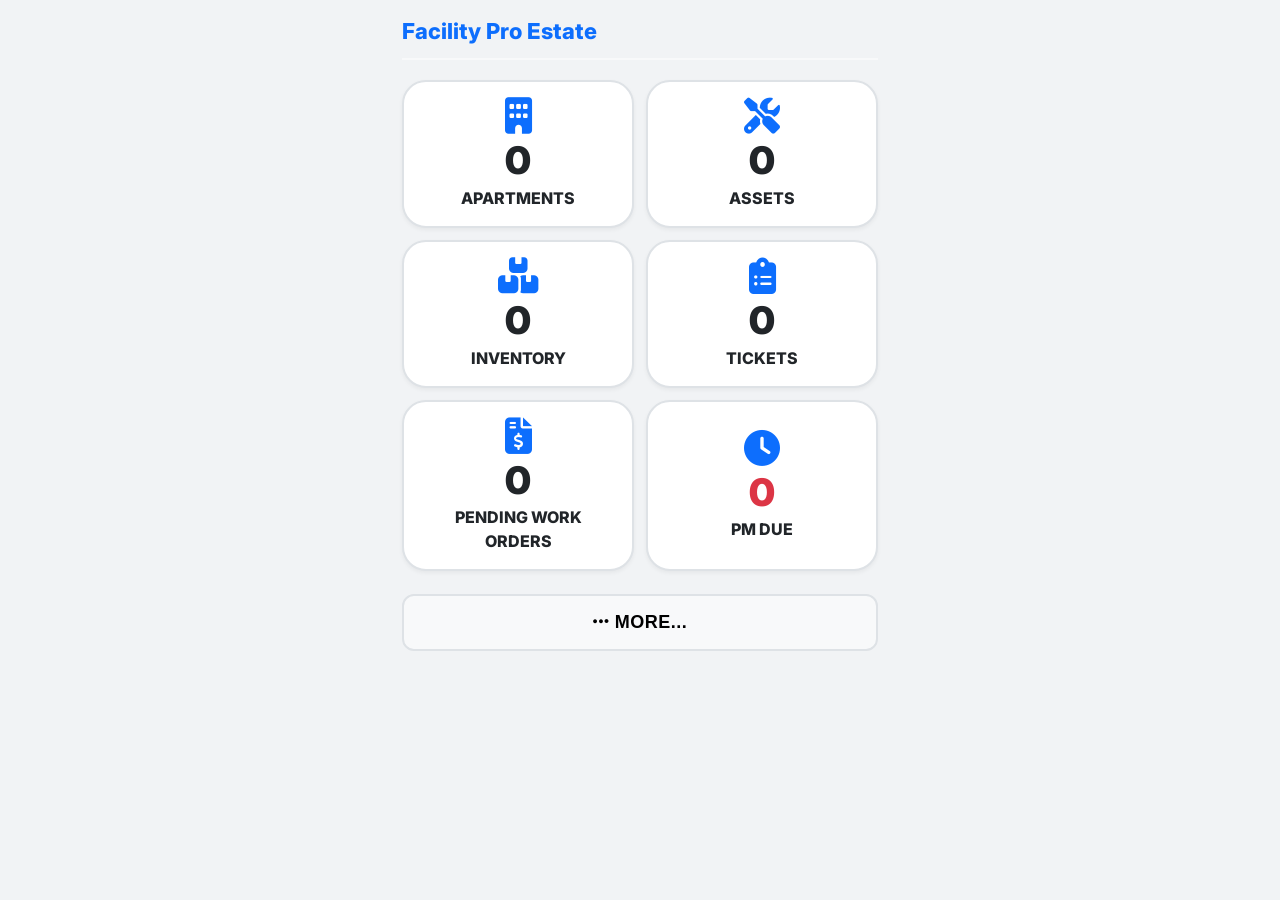
==== index.html @ bde61ac3 "Update index.html" ====
<!DOCTYPE html>
<html lang="en">
<head>
  <meta charset="UTF-8">
  <meta name="viewport" content="width=device-width, initial-scale=1.0, maximum-scale=1.0, user-scalable=no, viewport-fit=cover">
  
  <meta name="theme-color" content="#F1F3F5">

  <meta name="mobile-web-app-capable" content="yes">
  <meta name="apple-mobile-web-app-capable" content="yes">
  <meta name="apple-mobile-web-app-status-bar-style" content="default">
  <meta name="apple-mobile-web-app-title" content="Facility Pro">
  
  <link rel="apple-touch-icon" href="/facility-pro/logo.png">
  
  <link rel="icon" type="image/png" href="/facility-pro/logo.png">
  <title>Facility Pro Mobile</title>
  
  <link rel="manifest" href="/facility-pro/manifest.json">
  <link href="https://fonts.googleapis.com/css2?family=Inter:wght@400;500;600;700;800&display=swap" rel="stylesheet">
  <link rel="stylesheet" href="https://cdnjs.cloudflare.com/ajax/libs/font-awesome/6.4.0/css/all.min.css">  
  <script src="https://cdnjs.cloudflare.com/ajax/libs/html2pdf.js/0.10.1/html2pdf.bundle.min.js"></script>
  <script src="https://unpkg.com/pdf-lib@1.17.1/dist/pdf-lib.min.js"></script>

  <style>
    :root {
      --bg: #F1F3F5;           /* App background */
      --card: #FFFFFF;         /* Solid white for cards */
      --card-light: #F8F9FA;   /* Slightly off-white for hovered items */
      --border: #DEE2E6;       /* Clean gray borders */
      --text: #212529;         /* Near-black for high contrast readability */
      --muted: #6C757D;        /* Gray for secondary text */
      --primary: #0D6EFD;      /* Professional blue for main accents */
      --success: #198754;      /* Green for approvals/operational */
      --danger: #DC3545;       /* Red for declined/archived */
    }
    * { 
      margin: 0; 
      padding: 0; 
      box-sizing: border-box; 
      /* Stop blue tap highlights on mobile */
      -webkit-tap-highlight-color: transparent; 
    }

    body { 
      font-family: 'Inter', sans-serif; 
      background: var(--bg); 
      color: var(--text); 
      width: 100%; 
      overflow-x: hidden; 
      line-height: 1.5;
      /* Stop the "pull-to-refresh" browser bounce effect */
      overscroll-behavior-y: none; 
      /* Stop users from accidentally highlighting text while tapping */
      -webkit-user-select: none; 
      user-select: none; 
      /* Support for iPhone Notch Safe Areas */
      padding-top: env(safe-area-inset-top);
      padding-bottom: env(safe-area-inset-bottom);
    }

    /* Re-enable text selection ONLY for input fields so users can type and edit */
    input, textarea, select {
      -webkit-user-select: auto;
      user-select: auto;
    }
    
    .main { 
      width: 100%; 
      max-width: 500px; 
      margin: 0 auto; 
      padding: 15px 12px 100px 12px; 
      min-height: 100vh; 
    }

    .nav-grid { 
      display: grid; 
      grid-template-columns: repeat(2, 1fr); 
      gap: 12px; 
      margin-bottom: 15px; 
    }
    .nav-card {
      background: var(--card); 
      border: 2px solid var(--border); 
      border-radius: 24px; 
      padding: 16px;
      text-align: center; 
      display: flex; 
      flex-direction: column;
      justify-content: center; 
      align-items: center; 
      cursor: pointer; 
      box-shadow: 0 2px 4px rgba(0,0,0,0.05);
      min-height: 145px; 
    }
    .nav-card:active { background: var(--card-light); transform: scale(0.98); }
    .nav-card i { font-size: 36px; color: var(--primary); margin-bottom: 6px; } 
    .nav-card .count { font-size: 38px; font-weight: 900; color: var(--text); line-height: 1.1; } 
    .nav-card small { font-size: 16px; text-transform: uppercase; color: var(--text); font-weight: 800; margin-top: 4px; } 

    .nav-card-small {
      background: var(--card); border: 2px solid var(--border); border-radius: 16px; 
      padding: 12px; text-align: center; display: flex; flex-direction: column;
      justify-content: center; align-items: center; cursor: pointer; 
      box-shadow: 0 2px 4px rgba(0,0,0,0.05); min-height: 58px;
    }
    .nav-card-small:active { background: var(--card-light); transform: scale(0.98); }
    .nav-card-small i { font-size: 24px; color: var(--primary); margin-bottom: 4px; } 
    .nav-card-small small { font-size: 13px; text-transform: uppercase; color: var(--text); font-weight: 800; }

    .alert-banner {
      background: #FFF3CD; border: 2px solid #FFEBAA; color: #856404; padding: 14px;
      border-radius: 16px; margin-bottom: 15px; font-weight: 700; font-size: 15px;
      display: none; align-items: center; gap: 10px; cursor: pointer;
    }

    .page-header { 
      display: flex; align-items: center; justify-content: space-between; 
      margin-bottom: 20px; padding-bottom: 12px; border-bottom: 3px solid var(--text); 
    }
    .header-group { display: flex; align-items: center; gap: 10px; }
    .home-btn { background: var(--text); border: none; color: white; width: 44px; height: 44px; border-radius: 12px; display: flex; align-items: center; justify-content: center; cursor: pointer; }
    h2 { font-size: 22px; font-weight: 800; color: var(--text); }

    .card { 
      background: var(--bg); border-radius: 16px; padding: 16px; 
      border: 2px solid var(--border); margin-bottom: 12px; box-shadow: 0 2px 4px rgba(0,0,0,0.05);
    }
    
    label { 
      display: block; font-weight: 800; font-size: 15px; color: var(--text); 
      margin-bottom: 4px; margin-top: 10px; 
    }

    input, select, textarea { 
      width: 100%; padding: 14px; margin-bottom: 8px; border-radius: 10px; 
      border: 2px solid var(--text); background: white; color: black; 
      font-size: 18px !important; font-weight: 500;
    }
    
    input:disabled, select:disabled, textarea:disabled { background: #e9ecef; border-color: #adb5bd; color: #495057; opacity: 1; }

    .action-btn { 
      background: var(--text); color: white; border: none; padding: 16px; 
      border-radius: 12px; font-weight: 900; width: 100%; font-size: 18px; 
      text-transform: uppercase; letter-spacing: 0.5px; cursor: pointer;
    }

    .icon-upload-label {
      background: var(--card-light); border: 2px solid var(--text); width: 56px; height: 56px;
      border-radius: 50%; display: flex; align-items: center; justify-content: center;
      font-size: 22px; cursor: pointer; color: var(--text); margin: 10px auto;
      box-shadow: 0 2px 5px rgba(0,0,0,0.15);
    }
    .icon-upload-label:active { background: var(--border); }

    .modal-preview-grid {
      display: flex; flex-wrap: wrap; gap: 12px; justify-content: center;
      margin-top: 8px; background: var(--card); padding: 12px;
      border-radius: 10px; border: 1px dashed var(--border);
    }

    .passport-frame-container {
      position: relative; width: 110px; height: 110px; margin: 0 auto 12px auto; 
      border: 3px solid var(--text); border-radius: 14px; background: #ffffff; 
      overflow: hidden; display: flex; align-items: center; justify-content: center;
      box-shadow: 0 3px 6px rgba(0,0,0,0.1);
    }

    .modal-overlay { 
      position: fixed; inset: 0; background: rgba(255,255,255,0.96); 
      display: none; justify-content: center; align-items: center; 
      z-index: 5000; padding: 15px; 
    }
    .modal { 
      background: var(--bg); width: 100%; max-width: 480px; padding: 20px; 
      border-radius: 20px; border: 3px solid var(--text); 
      max-height: 90vh; overflow-y: auto; 
    }

    .page-view { display: none; }
    .active-view { display: block; }

    #report-print-container { display: none; }
    /* ========================================= */
    /* PRINT & PDF GENERATION STYLES             */
    /* ========================================= */
    @media print {
      /* 1. Completely collapse the main app so it takes ZERO space */
      .app, .modal-overlay, #sync-status, #pdf-toast { 
        display: none !important; 
      }
      
      /* 2. Strip background colors from the body */
      body {
        background: #ffffff !important;
        margin: 0;
        padding: 0;
      }

      /* 3. Let the print container flow naturally (No position: absolute!) */
      #report-print-container { 
        display: block !important; 
        position: relative !important;
        left: auto;
        top: auto;
        width: 100%; 
      }
      
      /* 4. Ensure your colored tags and headers print beautifully */
      #report-print-container * {
        visibility: visible;
        -webkit-print-color-adjust: exact !important; 
        print-color-adjust: exact !important;
      }

      @page { 
        size: A4 portrait; 
        margin: 15mm; 
      }
    }
   
  </style>
</head>
<body>

  <div id="sync-status" style="position:fixed; top:0; right:10px; z-index:9999; font-size:11px; background:rgba(0,0,0,0.7); color:#fff; padding:4px 10px; border-radius:0 0 8px 8px; font-weight:bold; display:none;">
    <i class="fas fa-sync-alt fa-spin"></i> Syncing Offline Data...
  </div>

  <div class="app">
    <main class="main">
      
      <div id="view-dashboard" class="page-view active-view">
        <div style="display: flex; align-items: center; gap: 12px; margin-bottom: 20px; padding-bottom: 10px; border-bottom: 2px solid var(--card-light);">
          <img id="app-header-logo" src="" alt="Logo" style="height: 45px; max-width: 130px; object-fit: contain;" onerror="this.style.display='none';">
          <h2 id="app-header-title" style="color:var(--primary); font-weight:800; margin: 0;">Facility Pro</h2>
        </div>

        <div id="pms-alert-banner" class="alert-banner" onclick="showPage('assets')">
          <i class="fas fa-exclamation-triangle"></i>
          <span id="pms-alert-text">0 Heavy Assets Overdue for Scheduled PM Check</span>
        </div>
        
        <div class="nav-grid">
          <div class="nav-card" onclick="showPage('apartments')">
            <i class="fas fa-building"></i>
            <div id="s-tenancy" class="count">--</div>
            <small>Apartments</small>
          </div>
          <div class="nav-card" onclick="showPage('assets')">
            <i class="fas fa-tools"></i>
            <div id="s-asset" class="count">--</div>
            <small>Assets</small>
          </div>
          <div class="nav-card" onclick="showPage('inventory')">
            <i class="fas fa-boxes"></i>
            <div id="s-inv" class="count">--</div>
            <small>Inventory</small>
          </div>
          <div class="nav-card" onclick="showPage('maint')">
            <i class="fas fa-clipboard-list"></i>
            <div id="count-maint" class="count">--</div> 
            <small>Tickets</small>
          </div>
          <div class="nav-card" onclick="showPage('workorders')">
            <i class="fas fa-file-invoice-dollar"></i>
            <div id="s-wo" class="count">--</div>
            <small>Pending Work Orders</small>
          </div>
          <div class="nav-card" onclick="showPage('assets')">
            <i class="fas fa-clock"></i>
            <div id="s-pm-due" class="count" style="color:var(--danger);">--</div>
            <small>PM Due</small>
          </div>
        </div>

        <button class="action-btn" style="background:var(--card-light); border:2px solid var(--border); color:#000; margin-top: 8px;" onclick="showPage('more')">
          <i class="fas fa-ellipsis-h"></i> More...
        </button>
      </div>

      <div id="view-more" class="page-view">
        <div class="page-header">
          <div class="header-group">
            <button class="home-btn" onclick="showPage('dashboard')"><i class="fas fa-home"></i></button>
            <h2>More Options</h2>
          </div>
        </div>
        
        <div class="nav-grid">
          <div class="nav-card-small" onclick="showPage('serviceunits')">
            <i class="fas fa-warehouse"></i>
            <small>Service Units</small>
          </div>
          <div class="nav-card-small" onclick="showPage('utilities')">
            <i class="fas fa-bolt"></i>
            <small>Utilities & Plant</small>
          </div>
          <div class="nav-card-small" onclick="showPage('expenserequests')">
            <i class="fas fa-file-signature"></i>
            <small>Expense Req</small>
          </div>
          <div class="nav-card-small" onclick="showPage('cashexpenses')">
            <i class="fas fa-money-bill-wave"></i>
            <small>Cash Expenses</small>
          </div>
          <div class="nav-card-small" onclick="showPage('payments')">
            <i class="fas fa-wallet"></i>
            <small>Ledger</small>
          </div>
          <div class="nav-card-small" onclick="showPage('staff')">
            <i class="fas fa-users"></i>
            <small>Staff</small>
          </div>
          <div class="nav-card-small" onclick="showPage('vendors')">
            <i class="fas fa-truck"></i>
            <small>Vendors</small>
          </div>
          <div class="nav-card-small" onclick="showPage('archived')">
            <i class="fas fa-archive"></i>
            <small>Archive Bin</small>
          </div>
          <div class="nav-card-small" onclick="showPage('reports')" style="grid-column: span 2;">
            <i class="fas fa-print"></i>
            <small>Reports Console</small>
          </div>
          <div class="nav-card-small" onclick="showPage('settings')" style="grid-column: span 2; background: #e9ecef;">
            <i class="fas fa-cog" style="color: #6c757d;"></i>
            <small style="color: #6c757d;">Settings</small>
          </div>
        </div>
      </div>

      <div id="view-apartments" class="page-view">
        <div class="page-header">
          <div class="header-group">
            <button class="home-btn" onclick="showPage('dashboard')"><i class="fas fa-home"></i></button>
            <h2>Apartments</h2>
          </div>
        </div>
        <div id="apt-list"></div>
      </div>

      <div id="view-serviceunits" class="page-view">
        <div class="page-header">
          <div class="header-group">
            <button class="home-btn" onclick="showPage('dashboard')"><i class="fas fa-home"></i></button>
            <h2>Service Units</h2>
          </div>
        </div>
        <div id="service-list"></div>
      </div>

      <div id="view-assets" class="page-view">
        <div class="page-header">
          <div class="header-group">
            <button class="home-btn" onclick="showPage('dashboard')"><i class="fas fa-home"></i></button>
            <h2>Assets</h2>
          </div>
          <button class="action-btn" style="width:auto; padding:10px 20px;" onclick="openModal('asset')">Add</button>
        </div>
        <div style="margin-bottom: 15px;">
          <label>VIEW BY UNIT:</label>
          <select id="asset-unit-filter" onchange="refreshData('assets')">
            <option value="ALL">-- ALL ASSETS --</option>
          </select>
        </div>
        <div id="asset-list"></div>
      </div>

      <div id="view-maint" class="page-view">
        <div class="page-header">
          <div class="header-group">
            <button class="home-btn" onclick="showPage('dashboard')"><i class="fas fa-home"></i></button>
            <h2>Maintenance</h2>
          </div>
          <button class="action-btn" style="width:auto; padding:10px 20px;" onclick="openModal('maintenance')">Add</button>
        </div>
        <div style="margin-bottom: 15px;">
          <label>FILTER BY STATUS:</label>
          <select id="maint-status-filter" onchange="refreshData('maintenance')">
            <option value="ALL">-- ALL TICKETS --</option>
            <option value="Open">Open</option>
            <option value="In Progress">In Progress</option>
            <option value="Resolved">Resolved</option>
          </select>
        </div>
        <div id="maint-list"></div>
      </div>

      <div id="view-workorders" class="page-view">
        <div class="page-header">
          <div class="header-group">
            <button class="home-btn" onclick="showPage('dashboard')"><i class="fas fa-home"></i></button>
            <h2>Work Orders</h2>
          </div>
          <button class="action-btn" style="width:auto; padding:10px 20px;" onclick="openModal('workorder')">Add</button>
        </div>
        <div style="margin-bottom: 15px;">
          <label>FILTER BY STATUS:</label>
          <select id="wo-status-filter" onchange="refreshData('workorders')">
            <option value="ALL">-- ALL RECORDS --</option>
            <option value="Pending Approval">Pending Approval</option>
            <option value="Approved">Approved</option>
            <option value="Declined">Declined</option>
          </select>
        </div>
        <div id="wo-list"></div>
      </div>

      <div id="view-expenserequests" class="page-view">
        <div class="page-header">
          <div class="header-group">
            <button class="home-btn" onclick="showPage('dashboard')"><i class="fas fa-home"></i></button>
            <h2>Expense Requests</h2>
          </div>
          <button class="action-btn" style="width:auto; padding:10px 20px;" onclick="openModal('expenserequest')">Add</button>
        </div>
        <div id="expense-req-list"></div>
      </div>

      <div id="view-cashexpenses" class="page-view">
        <div class="page-header">
          <div class="header-group">
            <button class="home-btn" onclick="showPage('dashboard')"><i class="fas fa-home"></i></button>
            <h2>Cash Expenses</h2>
          </div>
          <button class="action-btn" style="width:auto; padding:10px 20px;" onclick="openModal('cashexpense')">Add</button>
        </div>
        <div id="cash-expense-list"></div>
      </div>
      
      <div id="view-inventory" class="page-view">
        <div class="page-header">
          <div class="header-group">
            <button class="home-btn" onclick="showPage('dashboard')"><i class="fas fa-home"></i></button>
            <h2>Inventory</h2>
          </div>
          <button class="action-btn" style="width:auto; padding:10px 20px;" onclick="openModal('inventory')">Add</button>
        </div>
        <div id="inventory-list"></div>
      </div>

      <div id="view-payments" class="page-view">
        <div class="page-header" style="flex-direction: column; align-items: flex-start; gap: 10px; border-bottom: 3px solid var(--text); padding-bottom:15px;">
          <div style="display:flex; width:100%; justify-content:space-between; align-items:center;">
            <div class="header-group">
              <button class="home-btn" onclick="showPage('dashboard')"><i class="fas fa-home"></i></button>
              <h2>Ledger Transactions</h2>
            </div>
            <button class="action-btn" style="width:auto; padding:10px 20px;" onclick="openModal('payment')">Add</button>
          </div>
        </div>
        <div id="ledger-balance-card" class="card" style="background:#E8F0FE; border-color:#B3D1FF; margin-bottom:15px;">
          <h4><i class="fas fa-chart-pie"></i> Net Financial Position</h4>
          <p style="font-size:14px; font-weight:600; margin-top:4px;">Inflow (Payments) vs. Outflow (Cash Expenses)</p>
          <div id="s-ledger-balance" style="font-size:26px; font-weight:900; color:var(--text); margin-top:5px;">₦0.00</div>
        </div>
        <div id="payment-list" style="margin-top:15px;"></div>
      </div>

      <div id="view-utilities" class="page-view">
        <div class="page-header" style="flex-direction: column; align-items: flex-start; gap: 10px; border-bottom: 3px solid var(--text); padding-bottom:15px;">
          <div style="display:flex; width:100%; justify-content:space-between; align-items:center;">
            <div class="header-group">
              <button class="home-btn" onclick="showPage('dashboard')"><i class="fas fa-home"></i></button>
              <h2>Utilities & Plant</h2>
            </div>
          </div>
          <div style="display:flex; gap:10px; width:100%;">
            <button class="action-btn" style="flex:1; padding:12px; font-size:16px;" onclick="openModal('utility')"><i class="fas fa-bolt"></i> Meter Log</button>
            <button class="action-btn" style="flex:1; padding:12px; font-size:16px; background:var(--primary);" onclick="openModal('generator')"><i class="fas fa-charging-station"></i> Plant Log</button>
          </div>
        </div>
        <div id="generator-efficiency-card" class="card" style="background:#E8F0FE; border-color:#B3D1FF; display:none; margin-bottom:15px;"></div>
        <div id="util-list" style="margin-top:15px;"></div>
      </div>

      <div id="view-staff" class="page-view">
        <div class="page-header">
          <div class="header-group">
            <button class="home-btn" onclick="showPage('dashboard')"><i class="fas fa-home"></i></button>
            <h2>Staff Directory</h2>
          </div>
          <button class="action-btn" style="width:auto; padding:10px 20px;" onclick="openModal('staff')">Add</button>
        </div>
        <div id="staff-list"></div>
      </div>

      <div id="view-vendors" class="page-view">
        <div class="page-header">
          <div class="header-group">
            <button class="home-btn" onclick="showPage('dashboard')"><i class="fas fa-home"></i></button>
            <h2>Vendors</h2>
          </div>
          <button class="action-btn" style="width:auto; padding:10px 20px;" onclick="openModal('vendor')">Add</button>
        </div>
        <div id="vendor-list"></div>
      </div>

      <div id="view-archived" class="page-view">
        <div class="page-header">
          <div class="header-group">
            <button class="home-btn" onclick="showPage('dashboard')"><i class="fas fa-home"></i></button>
            <h2>Archive Bin</h2>
          </div>
        </div>
        <div style="margin-bottom: 15px;">
          <label>FILTER BY SYSTEM SEGMENT:</label>
          <select id="archive-segment-filter" onchange="refreshData('archived')">
            <option value="ALL">-- ALL ARCHIVED RECORDS --</option>
            <option value="assets">Assets</option>
            <option value="inventory">Inventory</option>
            <option value="staff">Staff</option>
            <option value="vendors">Vendors</option>
          </select>
        </div>
        <div id="archived-list"></div>
      </div>

      <div id="view-reports" class="page-view">
        <div class="page-header">
          <div class="header-group">
            <button class="home-btn" onclick="showPage('dashboard')"><i class="fas fa-home"></i></button>
            <h2>Reports Console</h2>
          </div>
        </div>
        <div class="card">
          <label>SELECT CATEGORY PROFILE</label>
          <select id="rep-profile-selector" onchange="handleReportProfileSwitch()">
            <option value="">-- Choose Profile Group --</option>
            <option value="apartments">Apartments / Tenancy</option>
            <option value="financials">Financials & Accounts</option>
          </select>

          <label>SELECT PRINT TYPE CONFIGURATION</label>
          <select id="rep-layout-selector" onchange="handleReportLayoutSwitch()"></select>
          <div id="rep-dynamic-parameters-frame"></div>
          <button class="action-btn" style="background:var(--primary); margin-top:15px;" onclick="compileReportPreview()">Generate Data Preview</button>
        </div>

        <div id="report-onscreen-preview-card" class="card" style="display:none; border:3px dashed var(--text);">
          <h4 style="text-transform:uppercase; font-weight:800; margin-bottom:10px;"><i class="fas fa-eye"></i> Layout Print Preview</h4>
          <div id="report-preview-viewport" style="max-height:320px; overflow-y:auto; font-size:12px; background:#ffffff; border:1px solid var(--border); padding:10px;"></div>
          <button class="action-btn" style="margin-top:15px; background:var(--success);" onclick="downloadCurrentReportPDF()"><i class="fas fa-file-pdf"></i> Download Master PDF</button>
        </div>
      </div>

      <div id="view-settings" class="page-view">
        <div class="page-header">
          <div class="header-group">
            <button class="home-btn" onclick="showPage('dashboard')"><i class="fas fa-home"></i></button>
            <h2>Settings Console</h2>
          </div>
        </div>
        <div class="card">
          <h4 style="font-weight: 800; text-transform: uppercase; margin-bottom: 10px; color: var(--primary);">Printout & Header Meta Configurations</h4>
          
          <label>ESTATE NAME</label>
          <input type="text" id="cfg-estate-name" placeholder="Loading...">
          
          <label>ESTATE ADDRESS</label>
          <input type="text" id="cfg-estate-address" placeholder="Loading...">
          
          <label>FM COMPANY NAME</label>
          <input type="text" id="cfg-fm-name" placeholder="Loading...">
          
          <label>FM COMPANY ADDRESS</label>
          <input type="text" id="cfg-fm-address" placeholder="Loading...">
          
          <label>COMPANY LOGO URL</label>
          <input type="text" id="cfg-logo-url" placeholder="Loading...">
          
          <button class="action-btn" style="background: var(--success); margin-top: 15px;" onclick="commitApplicationSettingsData()">Save Settings</button>
        </div>
      </div>

    </main>
  </div>

  <div id="report-print-container"></div>

  <div class="modal-overlay" id="modalOverlay">
    <div class="modal">
      <h3 id="modalTitle">Form</h3>
      <div id="modalBody" style="margin-top:15px;"></div>
      <div style="display:flex; gap:10px; margin-top:20px;">
        <button class="action-btn" style="background:#444" onclick="closeModal()">Cancel</button>
        <button class="action-btn" id="modalSubmit">Save</button>
      </div>
    </div>
  </div>

  <script>
    // REPLACE THIS URL WITH YOUR ACTUAL APP SCRIPT URL
    const GAS_URL = "https://script.google.com/macros/s/AKfycbywuJnim2WBgSIrM-uFvLxKyBtKvMevnbbs0QOHQBShlsHHtAHbUdJAxeaP524v_Boj/exec"; 
                       
    // --- FORMATTING HELPERS ---
    function formatMoney(amount) {
      return Number(amount || 0).toLocaleString('en-US', { 
        minimumFractionDigits: 2, 
        maximumFractionDigits: 2 
      });
    }

    function convertAmountToWords(amount) {
      const val = parseFloat(amount);
      if (isNaN(val) || val === 0) return "Zero Naira Only";

      const a = ['','One ','Two ','Three ','Four ','Five ','Six ','Seven ','Eight ','Nine ','Ten ','Eleven ','Twelve ','Thirteen ','Fourteen ','Fifteen ','Sixteen ','Seventeen ','Eighteen ','Nineteen '];
      const b = ['', '', 'Twenty ','Thirty ','Forty ','Fifty ','Sixty ','Seventy ','Eighty ','Ninety '];

      const toWords = (num) => {
        if (num === 0) return '';
        if (num < 20) return a[num];
        if (num < 100) return b[Math.floor(num / 10)] + a[num % 10];
        if (num < 1000) return a[Math.floor(num / 100)] + "Hundred " + (num % 100 > 0 ? "and " + toWords(num % 100) : "");
        if (num < 1000000) return toWords(Math.floor(num / 1000)) + "Thousand " + toWords(num % 1000);
        if (num < 1000000000) return toWords(Math.floor(num / 1000000)) + "Million " + toWords(num % 1000000);
        return toWords(Math.floor(num / 1000000000)) + "Billion " + toWords(num % 1000000000);
      };

      const naira = Math.floor(val);
      const kobo = Math.round((val - naira) * 100);

      let result = toWords(naira).trim() + " Naira";
      if (kobo > 0) result += " and " + toWords(kobo).trim() + " Kobo";
      
      return result + " Only";
    }

    // --- UNIFIED PDF COMPILER ENGINE (UPGRADED WITH SHARE API) ---
    function extractDriveFileId(url) {
      if (!url) return null;
      let match = url.match(/\/d\/(.+?)(\/|$)/);
      if (match) return match[1];
      match = url.match(/id=(.+?)(&|$)/);
      if (match) return match[1];
      return null;
    }

    async function compileAndDownloadUnifiedPDF(htmlContent, attachmentUrls, filename) {
  // 1. Bulletproof Cleanup: Remove ALL stuck layers from previous runs
  document.querySelectorAll('#pdf-render-box, #pdf-toast').forEach(el => el.remove());

  // 2. THE "PRINT PREVIEW" FIX: Show it actively on screen!
  const renderBox = document.createElement('div');
  renderBox.id = 'pdf-render-box';
  renderBox.style.cssText = 'position:fixed; top:0; left:0; width:100vw; height:100vh; background:#e9ecef; z-index:99998; overflow:auto; display:block; text-align:center; padding-top:20px;';
  
  // Wrap the HTML in an 800px card so html2canvas captures a perfect rectangle
  renderBox.innerHTML = `
    <div id="pdf-capture-target" style="width:800px; background:#ffffff; margin:0 auto 40px auto; text-align:left; box-shadow:0 5px 15px rgba(0,0,0,0.1);">
       ${htmlContent}
    </div>
  `;
  document.body.appendChild(renderBox);

  // 3. UI Toast for feedback
  const toast = document.createElement('div');
  toast.id = 'pdf-toast';
  toast.style.cssText = 'position:fixed; bottom:30px; left:50%; transform:translateX(-50%); background:#212529; color:#ffffff; padding:16px 32px; border-radius:50px; font-weight:800; font-size:16px; z-index:99999; box-shadow:0 10px 20px rgba(0,0,0,0.3); display:flex; align-items:center; gap:12px; white-space:nowrap;';
  toast.innerHTML = '<i class="fas fa-spinner fa-spin"></i> Generating Document...';
  document.body.appendChild(toast);

  // 4. Force browser GPU to paint the document
  await new Promise(resolve => setTimeout(resolve, 800));

  try {
    const target = document.getElementById('pdf-capture-target');
    
    const opt = {
      margin: [15, 0, 15, 0],
      filename: filename,
      image: { type: 'jpeg', quality: 0.98 },
      html2canvas: { 
        scale: 2, 
        useCORS: true, 
        logging: false,
        scrollY: 0, // Anchors capture to the top
        scrollX: 0, 
        windowY: 0  
      },
      jsPDF: { unit: 'mm', format: 'a4', orientation: 'portrait' }
    };

    // 5. Native Promise resolution for the ArrayBuffer
    const htmlPdfBuffer = await html2pdf().set(opt).from(target).output('arraybuffer');
    
    // 6. Merge Attachments
    const { PDFDocument } = PDFLib;
    const masterPdf = await PDFDocument.load(htmlPdfBuffer);

    if (attachmentUrls && attachmentUrls.length > 0) {
      toast.innerHTML = '<i class="fas fa-cog fa-spin"></i> Stitching Attachments...';
      for (let url of attachmentUrls) {
        const fileId = extractDriveFileId(url);
        if (!fileId) continue;
        try {
          const fileData = await callApi('getFileBase64', { id: fileId });
          if (fileData?.status === 'success') {
            const bytes = Uint8Array.from(atob(fileData.base64.replace(/\s/g, '')), c => c.charCodeAt(0));
            if (fileData.mimeType === 'application/pdf') {
              const extPdf = await PDFDocument.load(bytes);
              const pages = await masterPdf.copyPages(extPdf, extPdf.getPageIndices());
              pages.forEach(p => masterPdf.addPage(p));
            } else if (fileData.mimeType.startsWith('image/')) {
              const img = fileData.mimeType === 'image/png' ? await masterPdf.embedPng(bytes) : await masterPdf.embedJpg(bytes);
              const p = masterPdf.addPage();
              const dims = img.scale(0.5);
              p.drawImage(img, { x: 50, y: 50, width: dims.width, height: dims.height });
            }
          }
        } catch (e) { console.error("Attachment error", e); }
      }
    }

    // 7. Finalize & Direct Download
    toast.innerHTML = '<i class="fas fa-download"></i> Saving to device...';
    const finalPdfBytes = await masterPdf.save();
    const blob = new Blob([finalPdfBytes], { type: 'application/pdf' });

    const link = document.createElement('a');
    link.href = URL.createObjectURL(blob);
    link.download = filename + '.pdf';
    
    // Append, click, and remove for maximum browser compatibility
    document.body.appendChild(link);
    link.click();
    document.body.removeChild(link);

  } catch (err) {
    console.error("PDF Fail:", err);
    alert("PDF Generation Failed. Check console.");
  } finally {
    // 8. Bulletproof Cleanup: Ensure all layers are destroyed on exit
    document.querySelectorAll('#pdf-render-box, #pdf-toast').forEach(el => el.remove());
  }
}
    
    async function callApi(action, data = {}) {
      try {
        const response = await fetch(GAS_URL, { method: "POST", body: JSON.stringify({ action: action, data: data }) });
        const result = await response.json();
        
        if (action.startsWith('get')) {
          localStorage.setItem('facility_pro_backup_' + action, JSON.stringify(result));
        }
        
        return result;
      } catch (err) { 
        console.warn("Network Error / Offline:", err);
        
        if (action.startsWith('get')) {
          const backup = localStorage.getItem('facility_pro_backup_' + action);
          return backup ? JSON.parse(backup) : []; 
        }

        if (action === 'uploadImage') {
          alert("Cannot upload photos while offline. Please try again when connected.");
          return null; 
        }

        const queue = JSON.parse(localStorage.getItem('facility_pro_sync_queue') || '[]');
        queue.push({ action, data, timestamp: Date.now() });
        localStorage.setItem('facility_pro_sync_queue', JSON.stringify(queue));
        
        // Show sync status indicator globally
        document.getElementById('sync-status').style.display = 'block';
        alert("Connection lost. Your data was saved locally and will sync automatically when you regain signal.");
        return { status: "queued" };
      }
    }
    
    let cache = { apts: [], assets: [], tickets: [], staff: [], vendors: [], utilities: [], workorders: [], inventory: [], payments: [], expenseRequests: [], cashExpenses: [] };
    
    let currentModalFiles = [];
    let currentAvatarPhoto = "";
    let currentSelectedRecord = null;
    
    let appSettings = {
      estateName: "Facility Pro Estate",
      estateAddress: "123 Infrastructure Way, Lagos, Nigeria",
      fmName: "Facility Operations Management",
      fmAddress: "Primary Support Office Center",
      logoUrl: ""
    };

    window.onload = async () => { 
      await loadApplicationSettingsData();
      bootstrapDataRegistriesPipeline(); 
    };

    function generateNextId(prefix, list, idKey) {
      let maxId = 0;
      const safeList = Array.isArray(list) ? list : [];
      
      safeList.forEach(item => {
        const idVal = item[idKey] || item[idKey.charAt(0).toUpperCase() + idKey.slice(1)] || item[idKey.toUpperCase()];
        if (idVal && typeof idVal === 'string' && idVal.startsWith(prefix)) {
          const parts = idVal.split('-');
          if (parts.length > 1) {
            const numPart = parseInt(parts[1], 10);
            if (!isNaN(numPart) && numPart > maxId) maxId = numPart;
          }
        }
      });
      return `${prefix}-${String(maxId + 1).padStart(4, '0')}`;
    }


    async function loadApplicationSettingsData() {
      const stored = localStorage.getItem("facility_pro_config_meta");
      if (stored) {
        try {
          const parsed = JSON.parse(stored);
          if (parsed) appSettings = { ...appSettings, ...parsed };
        } catch(e) {}
      }
      applySettingsToUIHeaders();

      try {
        const cloudSettings = await callApi('getSettings', {});
        if (cloudSettings && (cloudSettings.estateName || cloudSettings.fmName)) {
          appSettings = { ...appSettings, ...cloudSettings };
          localStorage.setItem("facility_pro_config_meta", JSON.stringify(appSettings));
          applySettingsToUIHeaders();
          syncSettingsInputsToUIFields();
        }
      } catch(e) { console.error("Cloud configuration load failed:", e); }
    }

    function applySettingsToUIHeaders() {
      const logoEl = document.getElementById("app-header-logo");
      if (logoEl) {
        if (appSettings.logoUrl) {
          logoEl.src = appSettings.logoUrl;
          logoEl.style.display = "block";
        } else {
          logoEl.style.display = "none";
        }
      }
      const titleEl = document.getElementById("app-header-title");
      if (titleEl) {
        titleEl.innerText = appSettings.estateName || "Facility Pro";
      }
    }

    async function commitApplicationSettingsData() {
      appSettings.estateName = document.getElementById("cfg-estate-name").value.trim();
      appSettings.estateAddress = document.getElementById("cfg-estate-address").value.trim();
      appSettings.fmName = document.getElementById("cfg-fm-name").value.trim();
      appSettings.fmAddress = document.getElementById("cfg-fm-address").value.trim();
      appSettings.logoUrl = document.getElementById("cfg-logo-url").value.trim();
      
      localStorage.setItem("facility_pro_config_meta", JSON.stringify(appSettings));
      applySettingsToUIHeaders();
      
      try {
        await callApi('saveSettings', appSettings);
        alert("Settings successfully synchronized globally to Google Sheet across all devices!");
      } catch (err) {
        console.error("Cloud synchronization failing, saved locally:", err);
        alert("Saved locally! Cloud syncing is currently offline.");
      }
      showPage("dashboard");
    }

    function syncSettingsInputsToUIFields() {
      if (document.getElementById("cfg-estate-name")) {
        document.getElementById("cfg-estate-name").value = appSettings.estateName || "";
        document.getElementById("cfg-estate-address").value = appSettings.estateAddress || "";
        document.getElementById("cfg-fm-name").value = appSettings.fmName || "";
        document.getElementById("cfg-fm-address").value = appSettings.fmAddress || "";
        document.getElementById("cfg-logo-url").value = appSettings.logoUrl || "";
      }
    }

    async function bootstrapDataRegistriesPipeline() {
      const actions = [
        'getApartments', 'getAssets', 'getMaintenance', 'getStaff', 'getVendors', 
        'getUtilities', 'getWorkOrders', 'getInventory', 'getPayments', 
        'getExpenseRequests', 'getCashExpenses'
      ];
      const map = [
        'apts', 'assets', 'tickets', 'staff', 'vendors', 
        'utilities', 'workorders', 'inventory', 'payments', 
        'expenseRequests', 'cashExpenses'
      ];
      
      console.log("Starting Data Pipeline...");

      const results = await Promise.all(actions.map(async (act) => {
        try { return await callApi(act, {}); } 
        catch (e) { return []; }
      }));

      results.forEach((res, i) => { 
        if(res && res.status !== "queued") { cache[map[i]] = res; }
      });

      if (cache.apts) sortApartmentsCacheList();
      
      updateDashboardCounters();
      evalPreventiveMaintenanceAlerts();
      prepopulateStaticFilterSelectors();
      
      console.log("Registry Pipeline Finished.");
    }
    
    function getUnitNumber(u) {
      if (!u) return '';
      if (u.apt !== undefined) return u.apt;
      if (u.Apt !== undefined) return u.Apt;
      if (u.APT !== undefined) return u.APT;
      for (var key in u) {
        if (key.toLowerCase().trim() === 'apt') return u[key];
      }
      return '';
    }

    function fromSheetDate(dStr) {
      if (!dStr) return "";
      dStr = String(dStr).trim();
      if (dStr.match(/^\d{4}-\d{2}-\d{2}/)) return dStr.substring(0, 10);
      if (dStr.includes('/')) {
        const clean = dStr.split(' ')[0];
        const parts = clean.split('/');
        if (parts.length === 3) return `${parts[2]}-${parts[1].padStart(2, '0')}-${parts[0].padStart(2, '0')}`;
      }
      const parsed = Date.parse(dStr);
      if (!isNaN(parsed)) {
        const dt = new Date(parsed);
        const pad = (num) => String(num).padStart(2, '0');
        return `${dt.getFullYear()}-${pad(dt.getMonth() + 1)}-${pad(dt.getDate())}`;
      }
      return "";
    }

    function formatDateForDisplay(dStr) {
      if (!dStr) return "Not Tracked";
      dStr = String(dStr).trim();
      if (dStr.match(/^\d{2}\/\d{2}\/\d{4}$/)) return dStr;
      if (dStr.match(/^\d{4}-\d{2}-\d{2}/)) {
        const parts = dStr.substring(0, 10).split('-');
        return `${parts[2]}/${parts[1]}/${parts[0]}`;
      }
      if (dStr.includes('/')) {
        const clean = dStr.split(' ')[0];
        const parts = clean.split('/');
        if (parts.length === 3) return `${parts[0].padStart(2, '0')}/${parts[1].padStart(2, '0')}/${parts[2]}`;
      }
      const parsed = Date.parse(dStr);
      if (!isNaN(parsed)) {
        const dt = new Date(parsed);
        const pad = (num) => String(num).padStart(2, '0');
        return `${pad(dt.getDate())}/${pad(dt.getMonth() + 1)}/${dt.getFullYear()}`;
      }
      return dStr;
    }

    function parseToLocalDateObject(dateStr) {
      if (!dateStr) return null;
      const normalized = fromSheetDate(dateStr);
      if (!normalized) return null;
      const [y, m, d] = normalized.split('-');
      return new Date(parseInt(y, 10), parseInt(m, 10) - 1, parseInt(d, 10));
    }

    function sortApartmentsCacheList() {
      if (!cache.apts || !Array.isArray(cache.apts)) return;
      cache.apts.sort((a, b) => {
        const aNum = String(getUnitNumber(a)).replace(/[^0-9]/g, '');
        const bNum = String(getUnitNumber(b)).replace(/[^0-9]/g, '');
        const aVal = parseInt(aNum, 10) || 0;
        const bVal = parseInt(bNum, 10) || 0;
        return aVal - bVal;
      });
    }

    function prepopulateStaticFilterSelectors() {
      const uFilter = document.getElementById('asset-unit-filter');
      if (uFilter && cache.apts.length > 0) {
        uFilter.innerHTML = '<option value="ALL">-- ALL ASSETS --</option>';
        cache.apts.forEach(a => {
          const uNum = getUnitNumber(a);
          if (uNum !== undefined && uNum !== '') {
            const o = document.createElement('option'); o.value = uNum; o.innerText = `Unit ${uNum}`; uFilter.appendChild(o);
          }
        });
      }
    }

    function populateUnitDropdown(selectElementId, currentlySelectedValue) {
      const selectElement = document.getElementById(selectElementId);
      if (!selectElement) return;
      selectElement.innerHTML = '<option value="">-- Choose Unit Reference --</option>';
      
      function renderPickerOptions() {
        (cache.apts || []).forEach(u => {
          const uNum = getUnitNumber(u);
          if (uNum !== undefined && uNum !== '') {
            const statusLabel = String(u.status || u.Status || '').toLowerCase();
            if (statusLabel === 'services') return;
            const opt = document.createElement('option');
            opt.value = uNum;
            opt.innerText = 'Unit ' + uNum;
            if (currentlySelectedValue && String(uNum) === String(currentlySelectedValue)) opt.selected = true;
            selectElement.appendChild(opt);
          }
        });
      }

      if (!cache.apts || cache.apts.length === 0) {
        callApi('getApartments', {}).then(res => {
          if (res) {
            cache.apts = res;
            sortApartmentsCacheList();
            renderPickerOptions();
          }
        });
      } else {
        renderPickerOptions();
      }
    }

    function evalPreventiveMaintenanceAlerts() {
      if (!cache.assets) return;
      const today = new Date(); today.setHours(0,0,0,0);
      let overdueCount = 0;
      cache.assets.forEach(a => {
        if (String(a.status || a.Status || '') !== 'Archived' && String(a.archived || a.Archived || '') !== 'Yes') {
          const nextServiceDate = parseToLocalDateObject(a.nextService || a.NextService || '');
          if (nextServiceDate && nextServiceDate <= today) overdueCount++;
        }
      });
      const banner = document.getElementById('pms-alert-banner');
      const text = document.getElementById('pms-alert-text');
      if (overdueCount > 0 && banner && text) {
        text.innerText = `${overdueCount} Heavy Asset${overdueCount > 1 ? 's Are' : ' Is'} Overdue for Scheduled PM Check`;
        banner.style.display = 'flex';
      } else if (banner) {
        banner.style.display = 'none';
      }
    }

    function renderGeneratorEfficiencyLogs() {
      const card = document.getElementById('generator-efficiency-card'); if (!card) return;
      const plantLogs = (cache.utilities || []).filter(u => u.type === 'Plant Check' && String(getUnitNumber(u)).includes('GENERATOR')).sort((a,b) => parseFloat(b.reading || 0) - parseFloat(a.reading || 0));
      if (plantLogs.length < 2) { card.style.display = 'none'; return; }
      
      const current = plantLogs[0];
      const previous = plantLogs[1];
      const deltaHours = parseFloat(current.reading || 0) - parseFloat(previous.reading || 0);
      const litersAdded = parseFloat(current.amount || current.Amount || 0);
      if (deltaHours > 0 && litersAdded > 0) {
        const rate = (litersAdded / deltaHours).toFixed(2);
        card.innerHTML = `<h4><i class="fas fa-chart-line"></i> Generator Burn Analytics</h4>
                          <p style="font-size:14px; font-weight:600; margin-top:4px;">Last run logged <strong>${deltaHours} Hours</strong> with <strong>${litersAdded}L</strong> addition.</p>
                          <div style="font-size:22px; font-weight:900; color:var(--primary); margin-top:5px;">${rate} L / Hr <span style="font-size:12px; color:var(--muted);">Consumption Rate</span></div>`;
        card.style.display = 'block';
      } else {
        card.style.display = 'none';
      }
    }

    function renderTotalBalance() {
      const balEl = document.getElementById('s-ledger-balance');
      if (!balEl) return;
      
      let totalInflow = 0;
      let totalOutflow = 0;
      
      if (cache.payments) {
        cache.payments.forEach(p => {
          if (p.direction === 'OUTFLOW') totalOutflow += parseFloat(p.amount || p.Amount || 0);
          else totalInflow += parseFloat(p.amount || p.Amount || 0);
        });
      }
      
      if (cache.cashExpenses) {
        cache.cashExpenses.forEach(c => {
          totalOutflow += parseFloat(c.amount || c.Amount || 0);
        });
      }
      
      const netBalance = totalInflow - totalOutflow;
      
      balEl.innerText = `${netBalance >= 0 ? '+' : '-'}₦${formatMoney(Math.abs(netBalance))}`;
      balEl.style.color = netBalance >= 0 ? 'var(--success)' : 'var(--danger)';
    }
    
    function updateDashboardCounters() {
      const tenancyCount = cache.apts ? cache.apts.filter(a => {
        var status = String(a.status || a.Status || '').toLowerCase();
        var tenant = String(a.tenant || a.Tenant || '').toLowerCase();
        var type = String(a.type || a.Type || '').toLowerCase();
        return status !== 'services' && tenant !== 'services' && type !== 'services';
      }).length : 0;
      
      const assetCount = cache.assets ? cache.assets.filter(a => String(a.status || a.Status || '') !== 'Archived' && String(a.archived || a.Archived || '') !== 'Yes').length : 0;
      const invCount = cache.inventory ? cache.inventory.filter(i => String(i.archived || i.Archived || '') !== 'Yes').length : 0;
      const maintCount = cache.tickets ? cache.tickets.filter(t => String(t.status || t.Status || '') !== 'Resolved').length : 0;
      const woCount = cache.workorders ? cache.workorders.filter(w => String(w.status || w.Status || '') === 'Pending Approval').length : 0;

      const today = new Date(); today.setHours(0,0,0,0);
      const fourteenDaysLimit = new Date(); fourteenDaysLimit.setDate(today.getDate() + 14); fourteenDaysLimit.setHours(23,59,59,999);
      let pmCombinedSum = 0;
      
      if (cache.assets) {
        cache.assets.forEach(a => {
          if (String(a.status || a.Status || '') !== 'Archived' && String(a.archived || a.Archived || '') !== 'Yes') {
            const nextServiceDate = parseToLocalDateObject(a.nextService || a.NextService || '');
            if (nextServiceDate && nextServiceDate <= fourteenDaysLimit) pmCombinedSum++;
          }
        });
      }

      if (document.getElementById('s-tenancy')) document.getElementById('s-tenancy').innerText = tenancyCount || '0';
      if (document.getElementById('s-asset')) document.getElementById('s-asset').innerText = assetCount || '0';
      if (document.getElementById('s-inv')) document.getElementById('s-inv').innerText = invCount || '0';
      if (document.getElementById('count-maint')) document.getElementById('count-maint').innerText = maintCount || '0';
      if (document.getElementById('s-wo')) document.getElementById('s-wo').innerText = woCount || '0';
      if (document.getElementById('s-pm-due')) document.getElementById('s-pm-due').innerText = pmCombinedSum || '0';
    }

    function showPage(p) {
      document.querySelectorAll('.page-view').forEach(v => v.classList.remove('active-view'));
      document.getElementById('report-print-container').innerHTML = '';
      
      const target = document.getElementById('view-' + p);
      if (target) { target.classList.add('active-view'); window.scrollTo(0,0); }
      
      const homeBtn = document.querySelector('.active-view .home-btn');
      if (homeBtn) {
        const moreChildren = ['serviceunits', 'utilities', 'expenserequests', 'cashexpenses', 'payments', 'staff', 'vendors', 'archived', 'reports', 'settings'];
        homeBtn.onclick = () => showPage(moreChildren.includes(p) ? 'more' : 'dashboard');
      }
      
      if (p === 'dashboard') { updateDashboardCounters(); evalPreventiveMaintenanceAlerts(); }
      else if (p === 'reports') { initReportsEngine(); }
      else if (p === 'settings') { syncSettingsInputsToUIFields(); }
      else if (p === 'utilities') { refreshData('utilities'); setTimeout(renderGeneratorEfficiencyLogs, 500); }
      else if (p === 'payments') { refreshData('payments'); }
      else if (p !== 'more') { refreshData(p); }
    }

    function openRecordRow(type, lookupId) {
      let match = null;
      if (type === 'apartment') match = cache.apts.find(i => String(getUnitNumber(i)) === String(lookupId));
      if (type === 'asset') match = cache.assets.find(i => String(i.tag || i.Tag || i.TAG) === String(lookupId));
      if (type === 'maintenance') match = cache.tickets.find(i => String(i.ticketId || i.TicketId || i.TICKETID) === String(lookupId));
      if (type === 'staff') match = cache.staff.find(i => String(i.rowId || i.RowId || i.ROWID) === String(lookupId));
      if (type === 'vendor') match = cache.vendors.find(i => String(i.rowId || i.RowId || i.ROWID) === String(lookupId));
      if (type === 'workorder') match = cache.workorders.find(i => String(i.workOrderId || i.WorkOrderId || i.WORKORDERID) === String(lookupId));
      if (type === 'inventory') match = cache.inventory.find(i => String(i.itemId || i.ItemId || i.ITEMID) === String(lookupId));
      if (type === 'payment') match = cache.payments.find(i => String(i.paymentId || i.PaymentId) === String(lookupId));
      if (type === 'expenserequest') match = cache.expenseRequests.find(i => String(i.reqId) === String(lookupId));
      if (type === 'cashexpense') match = cache.cashExpenses.find(i => String(i.cashId) === String(lookupId));
      if (type === 'utility' || type === 'generator') {
        match = cache.utilities.find((i, idx) => String(i.rowId || i.id || idx) === String(lookupId));
      }
      
      if (match) openModal(type, match);
    }

    window.processExpenseAction = function(actionType, reqId) {
      const req = cache.expenseRequests.find(r => r.reqId === reqId);
      if(!req) return;

      if (actionType === 'DELETE') {
        if(confirm("Permanently delete this request?")) {
          callApi('deleteExpenseRequest', { reqId: reqId }).then(() => refreshData('expenserequests'));
        }
      } 
      else if (actionType === 'CREATE_WO') {
        openModal('workorder', { apt: req.apt, description: req.job, amount: req.cost, asset: req.assetTag });
        const originalSubmit = document.getElementById('modalSubmit').onclick;
        document.getElementById('modalSubmit').onclick = () => {
          originalSubmit();
          callApi('deleteExpenseRequest', { reqId: reqId }); 
        };
      }
      else if (actionType === 'CREATE_CASH') {
         openModal('cashexpense', { amount: req.cost, description: req.job, apt: req.apt });
         const originalSubmit = document.getElementById('modalSubmit').onclick;
         document.getElementById('modalSubmit').onclick = () => {
           originalSubmit();
           callApi('deleteExpenseRequest', { reqId: reqId });
         };
      }
    };

    function refreshData(p) {
      const idMap = { 
        'apartments': 'apt-list', 'serviceunits': 'service-list', 'assets': 'asset-list', 
        'maintenance': 'maint-list', 'maint': 'maint-list', 'utilities': 'util-list', 
        'staff': 'staff-list', 'vendors': 'vendor-list', 'workorders': 'wo-list', 
        'inventory': 'inventory-list', 'payments': 'payment-list', 'archived': 'archived-list',
        'expenserequests': 'expense-req-list', 'cashexpenses': 'cash-expense-list'
      };
      const listEl = document.getElementById(idMap[p]); if (!listEl) return;
      
      const isMaint = (p === 'maintenance' || p === 'maint');
      
      let apiCmd = p === 'assets' ? 'getAssets' : 
                   p === 'vendors' ? 'getVendors' : 
                   isMaint ? 'getMaintenance' : 
                   p === 'utilities' ? 'getUtilities' : 
                   p === 'staff' ? 'getStaff' : 
                   p === 'workorders' ? 'getWorkOrders' : 
                   p === 'inventory' ? 'getInventory' : 
                   p === 'payments' ? 'getPayments' : 
                   p === 'expenserequests' ? 'getExpenseRequests' :
                   p === 'cashexpenses' ? 'getCashExpenses' : 'getApartments';

      if (p === 'archived') { renderArchiveBinDashboardView(listEl); return; }

      callApi(apiCmd, {}).then(data => {
        let displayData = data || [];
        if (p === 'apartments' || p === 'serviceunits') { 
          cache.apts = displayData; sortApartmentsCacheList(); 
          if (p === 'apartments') {
            displayData = cache.apts.filter(item => item && String(item.type || item.Type || '').toLowerCase() !== 'services');
          } else {
            displayData = cache.apts.filter(item => item && String(item.type || item.Type || '').toLowerCase() === 'services');
          }
        }
        if (p === 'assets') { cache.assets = displayData; displayData = displayData.filter(item => item && String(item.status || item.Status || '') !== 'Archived' && String(item.archived || item.Archived || '') !== 'Yes'); }
        if (isMaint) cache.tickets = displayData;
        if (p === 'staff') { cache.staff = displayData; displayData = displayData.filter(item => item && String(item.archived || item.Archived || '') !== 'Yes'); }
        if (p === 'vendors') { cache.vendors = displayData; displayData = displayData.filter(item => item && String(item.archived || item.Archived || '') !== 'Yes'); }
        if (p === 'utilities') cache.utilities = displayData;
        if (p === 'workorders') cache.workorders = displayData;
        if (p === 'payments') {
            cache.payments = displayData; 
            if(!cache.cashExpenses || cache.cashExpenses.length === 0) {
               callApi('getCashExpenses', {}).then(cashData => {
                 cache.cashExpenses = cashData || [];
                 renderTotalBalance();
               });
            } else {
               renderTotalBalance();
            }
        }
        if (p === 'expenserequests') cache.expenseRequests = displayData;
        if (p === 'cashexpenses') {
             cache.cashExpenses = displayData;
             if(!cache.payments || cache.payments.length === 0) {
                callApi('getPayments', {}).then(payData => {
                    cache.payments = payData || [];
                    renderTotalBalance();
                });
             } else {
                 renderTotalBalance();
             }
        }
        if (p === 'inventory') { cache.inventory = displayData; displayData = displayData.filter(item => item && String(item.archived || item.Archived || '') !== 'Yes'); }
    
        if (p === 'assets') {
          const filter = document.getElementById('asset-unit-filter');
          if (filter && filter.value !== "ALL") displayData = displayData.filter(item => String(getUnitNumber(item)) === filter.value);
        }
        if (isMaint) {
          const filter = document.getElementById('maint-status-filter');
          if (filter && filter.value !== "ALL") displayData = displayData.filter(item => String(item.status || item.Status || '') === filter.value);
        }
        if (p === 'workorders') {
          const filter = document.getElementById('wo-status-filter');
          if (filter && filter.value !== "ALL") displayData = displayData.filter(item => String(item.status || item.Status || '') === filter.value);
        }
    
        listEl.innerHTML = displayData.map((item, idx) => {
          if (!item) return '';
          var unitId = getUnitNumber(item);
          
          if (p === 'expenserequests') {
            return `
              <div class="card">
                <div style="display:flex; justify-content:space-between; align-items:start;" onclick="openRecordRow('expenserequest', '${item.reqId}')">
                  <div><strong style="font-size:20px;">Unit ${unitId}</strong><br><small style="color:var(--muted); font-weight:700;">${item.reqId}</small></div>
                  <div style="font-size:20px; font-weight:900; color:var(--primary)">₦${formatMoney(item.cost)}</div>
                </div>
                <div style="font-size:15px; margin:8px 0; font-weight:600; color:#000;">${item.job || ''}</div>
                <div style="display:flex; gap:8px; margin-top:10px;">
                  <button onclick="processExpenseAction('CREATE_WO', '${item.reqId}')" style="flex:1; background:#000; color:#fff; padding:10px; border-radius:8px; font-weight:900; border:none; cursor:pointer;">New WO</button>
                  <button onclick="processExpenseAction('CREATE_CASH', '${item.reqId}')" style="flex:1; background:var(--primary); color:#fff; padding:10px; border-radius:8px; font-weight:900; border:none; cursor:pointer;">Cash Exp</button>
                  <button onclick="processExpenseAction('DELETE', '${item.reqId}')" style="background:var(--danger); color:#fff; padding:10px 15px; border-radius:8px; border:none; cursor:pointer;"><i class="fas fa-trash"></i></button>
                </div>
                <button onclick="event.stopPropagation(); printSingleExpenseRequestDirect('${item.reqId}')" style="width:100%; margin-top:8px; background:var(--card-light); color:#000; border:2px solid var(--border); padding:10px; border-radius:8px; font-size:12px; font-weight:800; cursor:pointer; text-transform:uppercase;">
                  <i class="fas fa-print"></i> Print Request
                </button>
              </div>`;
          }
          else if (p === 'cashexpenses') {
             return `
              <div class="card" onclick="openRecordRow('cashexpense', '${item.cashId}')">
                <div style="display:flex; justify-content:space-between; align-items:start; margin-bottom:4px;">
                  <div><strong style="font-size:20px;">Unit ${unitId || 'N/A'}</strong><br><small style="color:var(--muted); font-weight:700;">ID: ${item.cashId}</small></div>
                  <div style="display:flex; flex-direction:column; align-items:flex-end; gap:8px;">
                    <div style="text-align:right;"><span style="font-size:20px; font-weight:900; color:var(--danger);">-₦${formatMoney(item.amount)}</span><br><small style="font-size:11px; font-weight:700; color:var(--muted);">${formatDateForDisplay(item.date)}</small></div>
                    <button onclick="event.stopPropagation(); printSingleCashExpenseDirect('${item.cashId}')" style="background:var(--primary); color:#fff; border:none; padding:6px 12px; border-radius:6px; font-size:11px; font-weight:800; cursor:pointer; text-transform:uppercase;">
                      <i class="fas fa-print"></i> Print
                    </button>
                  </div>
                </div>
                <div style="font-size:15px; font-weight:600; color:#000;">${item.description || ''}</div>
              </div>`;
          }
          else if (isMaint) {
            return `
              <div class="card" onclick="openRecordRow('maintenance', '${item.ticketId || item.TicketId}')">
                <div style="display:flex; justify-content:space-between; align-items:start; margin-bottom:4px;">
                  <div><strong style="font-size:20px;">Unit ${unitId}</strong><br><small style="color:var(--muted); font-weight:700;">${item.ticketId || item.TicketId}</small></div>
                  <span style="padding:4px 10px; border:2px solid #000; border-radius:6px; font-size:12px; font-weight:900; background:${String(item.status || '').toLowerCase() === 'resolved' ? 'var(--success)' : 'var(--danger)'}; color:#fff;">${String(item.status || 'OPEN').toUpperCase()}</span>
                </div>
                <div style="font-size:16px; font-weight:800; color:var(--primary);">${item.category || item.Category || ''}</div>
                <div style="font-size:15px; color:#000; font-weight:600;">${item.description || item.Description || ''}</div>
              </div>`;
          } 
          else if (p === 'workorders') {
            const woId = item.workOrderId || item.WorkOrderId;
            
            const submittedPreview = (item.submittedValue || item.SubmittedValue) 
              ? `<span style="font-size:13px; font-weight:700; color:var(--muted); text-decoration:line-through; margin-left:8px;">₦${formatMoney(item.submittedValue || item.SubmittedValue)}</span>` 
              : '';

            return `
              <div class="card" onclick="openRecordRow('workorder', '${woId}')">
                <div style="display:flex; justify-content:space-between; align-items:start; margin-bottom:4px;">
                  <div>
                    <strong style="font-size:20px;">Unit ${unitId}</strong><br>
                    <small style="color:var(--muted); font-weight:700;">${woId}</small>
                  </div>
                  <div style="display:flex; flex-direction:column; align-items:flex-end; gap:8px;">
                    <span style="padding:4px 10px; border:2px solid #000; border-radius:6px; font-size:12px; font-weight:900; background:${String(item.status || '') === 'Approved' ? 'var(--success)' : String(item.status || '') === 'Declined' ? 'var(--danger)' : '#ffc107'}; color:#fff; text-align:center;">
                      ${String(item.status || 'PENDING').toUpperCase()}
                    </span>
                    
                    <div style="display:flex; gap:5px;">
                      <button onclick="event.stopPropagation(); printSingleWorkOrderDirect('${woId}', false)" style="background:var(--card-light); color:#000; border:2px solid var(--border); padding:6px 10px; border-radius:6px; font-size:11px; font-weight:800; cursor:pointer; text-transform:uppercase;">
                        <i class="fas fa-file-alt"></i> Text
                      </button>
                      <button onclick="event.stopPropagation(); printSingleWorkOrderDirect('${woId}', true)" style="background:var(--primary); color:#fff; border:none; padding:6px 10px; border-radius:6px; font-size:11px; font-weight:800; cursor:pointer; text-transform:uppercase;">
                        <i class="fas fa-paperclip"></i> Full
                      </button>
                    </div>

                  </div>
                </div>
                
                <div style="display:flex; align-items:baseline; margin:4px 0;">
                   <div style="font-size:18px; font-weight:900; color:var(--success)">₦${formatMoney(item.amount)}</div>
                   ${submittedPreview}
                </div>
                
                ${item.assigned ? `<div style="font-size:14px; font-weight:700; color:var(--muted); margin-bottom:4px;"><i class="fas fa-user-check"></i> ${item.assigned} ${item.duration ? `• ${item.duration}` : ''}</div>` : ''}
                <div style="font-size:15px; font-weight:600; color:#000;">${item.description || item.Description || ''}</div>
              </div>`;
          }
          else if (p === 'payments') {
            const isOutflow = item.direction === 'OUTFLOW';
            const color = isOutflow ? 'var(--danger)' : 'var(--success)';
            const sign = isOutflow ? '-' : '+';
            
            const reasonPreview = item.reason ? `<div style="font-size:13px; color:var(--muted); margin-top:2px;">${item.reason}</div>` : '';
            const linkPreview = item.reference ? `<span style="background:var(--card-light); padding:2px 6px; border:1px solid var(--border); border-radius:4px; font-size:10px; margin-left:6px;"><i class="fas fa-link"></i> ${item.reference}</span>` : '';
            const bankPreview = item.bank ? `${item.bank}: ` : 'Acc: ';
            
            // Generate Paperclip icon if attachments exist
            const hasAttachments = item.attachments || item.Attachments;
            const attachmentPreview = hasAttachments ? `<span style="background:#e8f4fd; color:#0D6EFD; padding:2px 6px; border:1px solid #b6d4fe; border-radius:4px; font-size:10px; margin-left:6px;"><i class="fas fa-paperclip"></i></span>` : '';
            
            return `
              <div class="card" onclick="openRecordRow('payment', '${item.paymentId || item.PaymentId}')">
                <div style="display:flex; justify-content:space-between; align-items:start; margin-bottom:4px;">
                  <div>
                    <strong style="font-size:18px;">${item.party || 'No Party Listed'}</strong><br>
                    <small style="color:var(--muted); font-weight:700;">ID: ${item.paymentId || item.PaymentId || ''} | ${bankPreview}${(item.account || item.Account) ? String(item.account || item.Account).padStart(10, '0') : 'N/A'}</small>
                  </div>
                  <div style="display:flex; flex-direction:column; align-items:flex-end; gap:8px;">
                    <div style="text-align:right;">
                      <span style="font-size:20px; font-weight:900; color:${color};">${sign}₦${formatMoney(item.amount)}</span><br>
                      <small style="font-size:11px; font-weight:700; color:var(--muted);">${formatDateForDisplay(item.date)}</small>
                    </div>
                    <button onclick="event.stopPropagation(); printSinglePaymentDirect('${item.paymentId || item.PaymentId}')" style="background:var(--primary); color:#fff; border:none; padding:6px 12px; border-radius:6px; font-size:11px; font-weight:800; cursor:pointer; text-transform:uppercase;">
                      <i class="fas fa-print"></i> Print
                    </button>
                  </div>
                </div>
                <div style="font-size:15px; font-weight:800; color:${color};">${item.direction || 'INFLOW'} &bull; ${item.type || 'General Record'} ${linkPreview} ${attachmentPreview}</div>
                ${reasonPreview}
              </div>`;
          }
          else if (p === 'inventory') {
            return `
              <div class="card" onclick="openRecordRow('inventory', '${item.itemId || item.ItemId}')">
                <div style="display:flex; justify-content:space-between; align-items:center;">
                  <div><strong style="font-size:20px;">Unit ${unitId}</strong><br><small style="color:var(--muted); font-weight:700;">ID: ${item.itemId || item.ItemId || ''} [${item.category || item.Category || 'General'}]</small></div>
                  <div style="text-align:right;"><span style="font-size:22px; font-weight:900; color:var(--primary);">${item.qty || item.Qty || 0}</span><br><small style="font-weight:800; font-size:10px; color:var(--muted)">UNITS</small></div>
                </div>
              </div>`;
          }
          else if (p === 'assets') {
            const nextDateStr = item.nextService || item.NextService || '';
            let isOverdue = false;
            const nextServiceDate = parseToLocalDateObject(nextDateStr);
            if (nextServiceDate) {
              isOverdue = nextServiceDate <= new Date().setHours(0,0,0,0);
            }
            return `
              <div class="card" onclick="openRecordRow('asset', '${item.tag || item.Tag}')" style="${isOverdue ? 'border-left: 6px solid var(--danger);' : ''}">
                <div style="display:flex; justify-content:space-between; align-items:start;">
                  <div><strong style="font-size:20px;">Unit ${unitId}</strong><br><span style="font-weight:800; color:var(--primary);">${item.type || item.Type || ''}</span></div>
                  <span style="padding:4px 10px; border:2px solid #000; border-radius:6px; font-size:12px; font-weight:900; background:#000; color:#fff;">${String(item.status || 'OPERATIONAL').toUpperCase()}</span>
                </div>
                <div style="font-size:14px; font-weight:700; margin-top:4px;">Tag Parameter: ${item.tag || item.Tag || ''}</div>
                <div style="font-size:13px; font-weight:700; margin-top:2px; color:${isOverdue ? 'var(--danger)' : 'var(--muted)'};">Next PM Check: ${formatDateForDisplay(nextDateStr)}</div>
              </div>`;
          }
          else if (p === 'staff') {
            return `
              <div class="card" onclick="openRecordRow('staff', '${item.rowId || item.RowId}')">
                <div style="display:flex; gap:12px; align-items:center;">
                  <img src="${getDirectImageUrl(item.passport || item.Passport) || 'data:image/svg+xml;utf8,<svg xmlns=%22http://www.w3.org/2000/svg%22 viewBox=%220 0 24 24%22 width=%2240%22 height=%2240%22><path d=%22M12 12c2.21 0 4-1.79 4-4s-1.79-4-4-4-4 1.79-4 4 1.79 4 4 4zm0 2c-2.67 0-8 1.34-8 4v2h16v-2c0-2.66-5.33-4-8-4z%22 fill=%22%23ccc%22/></svg>'}" style="width:60px; height:60px; object-fit:cover; border-radius:50%; border:2px solid #000;">
                  <div style="flex:1;"><strong style="font-size:18px;">${item.name || item.Name || ''}</strong><br><span style="font-weight:700; color:var(--muted); font-size:13px;">ID: ${item.rowId || item.RowId || ''}</span><br><span style="font-weight:700; color:var(--primary); font-size:14px;">${item.role || item.Role || ''}</span></div>
                </div>
              </div>`;
          }
          else if (p === 'vendors') {
            return `
              <div class="card" onclick="openRecordRow('vendor', '${item.rowId || item.RowId || ''}')">
                <div style="display:flex; gap:12px; align-items:center;">
                  <div style="flex:1;">
                    <strong style="font-size:18px;">${item.company || item.Company || 'Unnamed Corporate Vendor'}</strong><br>
                    <span style="font-weight:700; color:var(--muted); font-size:13px;">ID: ${item.rowId || item.RowId || ''}</span><br>
                    <span style="font-weight:700; color:var(--success); font-size:14px;">${String(item.trade || item.Trade || '').toUpperCase()}</span>
                  </div>
                </div>
              </div>`;
          }
          else if (p === 'utilities') {
            const isPlant = item.type === 'Plant Check' || String(unitId).includes('GENERATOR') || unitId === 'DIESEL-TANK';
            const itemType = isPlant ? 'generator' : 'utility';
            const lookupId = item.rowId || item.id || idx;
            return `
              <div class="card" onclick="openRecordRow('${itemType}', '${lookupId}')" style="border-left: 6px solid ${isPlant ? '#fd7e14' : 'var(--primary)'}; cursor: pointer;">
                <div style="display:flex; justify-content:space-between; align-items:start;">
                  <div><strong>${unitId}</strong><br><span style="font-size:12px; font-weight:800; color:var(--muted);">${String(item.type || '').toUpperCase()}</span></div>
                  <span style="padding:4px 10px; font-weight:900; background:#000; color:#fff; border-radius:6px; font-size:14px;">${item.reading || item.Reading || 0}</span>
                </div>
              </div>`;
          }
          else {
            return `
              <div class="card" onclick="openRecordRow('apartment', '${unitId}')">
                <div style="display:flex; justify-content:space-between; align-items:center;">
                  <div><strong style="font-size:22px;">Unit ${unitId}</strong><br><span style="font-weight:600; color:var(--muted);">${item.tenant || item.Tenant || 'Vacant Infrastructure'}</span></div>
                  <span style="padding:4px 10px; border:2px solid #000; border-radius:6px; font-size:12px; font-weight:900; background:${String(item.status || '') === 'Occupied' ? 'var(--success)' : String(item.status || '') === 'Common Area' ? 'var(--primary)' : 'var(--danger)'}; color:#fff;">${item.status || item.Status || 'Vacant'}</span>
                </div>
              </div>`;
          }
        }).join('');
      });
    }

    function renderArchiveBinDashboardView(targetContainerElement) {
      let archiveBundleHTML = "";
      const selectedFilterSegment = document.getElementById('archive-segment-filter') ? document.getElementById('archive-segment-filter').value : 'ALL';
      
      const archivedAssets = cache.assets.filter(a => a && (String(a.status || a.Status || '') === 'Archived' || String(a.archived || a.Archived || '') === 'Yes'));
      const archivedStaff = cache.staff.filter(s => s && String(s.archived || s.Archived || '') === 'Yes');
      const archivedVendors = cache.vendors.filter(v => v && String(v.archived || v.Archived || '') === 'Yes');
      const archivedInventory = cache.inventory.filter(i => i && String(i.archived || i.Archived || '') === 'Yes');

      if (selectedFilterSegment === 'ALL' || selectedFilterSegment === 'assets') {
        archivedAssets.forEach(a => { archiveBundleHTML += `<div class="card" style="border-left:5px solid var(--danger)"><strong>[ASSET ARCHIVE] ${a.type || 'Asset'}</strong><br><small>Tag Ref ID: ${a.tag || a.Tag} | Location: Unit ${getUnitNumber(a)}</small></div>`; });
      }
      if (selectedFilterSegment === 'ALL' || selectedFilterSegment === 'inventory') {
        archivedInventory.forEach(i => { archiveBundleHTML += `<div class="card" style="border-left:5px solid #ffc107"><strong>[INVENTORY ARCHIVE] ${i.name || i.Name || ''}</strong><br><small>Category: ${i.category || i.Category} | Qty: ${i.qty || i.Qty} | ID: ${i.itemId || i.ItemId}</small></div>`; });
      }
      if (selectedFilterSegment === 'ALL' || selectedFilterSegment === 'staff') {
        archivedStaff.forEach(s => { archiveBundleHTML += `<div class="card" style="border-left:5px solid var(--primary)"><strong>[STAFF ARCHIVE] ${s.name || s.Name || ''}</strong><br><small>Role: ${s.role || s.Role} | Staff ID: ${s.rowId || s.RowId}</small></div>`; });
      }
      if (selectedFilterSegment === 'ALL' || selectedFilterSegment === 'vendors') {
        archivedVendors.forEach(v => { archiveBundleHTML += `<div class="card" style="border-left:5px solid var(--success)"><strong>[VENDOR ARCHIVE] ${v.company || v.Company || ''}</strong><br><small>Trade Field: ${v.trade || v.Trade} | Vendor ID: ${v.rowId || v.RowId}</small></div>`; });
      }

      if(!archiveBundleHTML) {
        targetContainerElement.innerHTML = `<p style="text-align:center; padding:30px; font-weight:700; color:var(--muted)">No archived items match this selection profile.</p>`;
        return;
      }
      targetContainerElement.innerHTML = archiveBundleHTML;
    }

    function populateModalInlineImageGalleryPreviews(renderBoxId) {
      const box = document.getElementById(renderBoxId); if(!box) return;
      if(currentModalFiles.length === 0) { box.innerHTML = ''; box.style.display = 'none'; return; }
      box.style.display = 'flex';
      box.innerHTML = currentModalFiles.map((url, idx) => {
        const isPdf = url.toLowerCase().includes('.pdf') || url.toLowerCase().includes('pdf_');
        let content = isPdf 
          ? `<div style="width:100%; height:100%; border:2px solid var(--text); border-radius:6px; background:#fff; display:flex; align-items:center; justify-content:center;"><i class="fas fa-file-pdf" style="font-size:24px; color:var(--danger);"></i></div>`
          : `<img src="${getDirectImageUrl(url)}" style="width:100%; height:100%; object-fit:cover; border:2px solid var(--text); border-radius:6px; margin:0;">`;
        
        return `
          <div style="position: relative; width: 60px; height: 60px; flex-shrink: 0;">
            ${content}
            <div onclick="removeAttachmentByIndex(${idx}, '${renderBoxId}')" style="position: absolute; top: -6px; right: -6px; background: var(--danger); color: white; border: 2px solid white; border-radius: 50%; width: 22px; height: 22px; display: flex; align-items: center; justify-content: center; font-size: 12px; font-weight: 900; cursor: pointer; box-shadow: 0 1px 3px rgba(0,0,0,0.3); z-index: 10;">&times;</div>
          </div>
        `;
      }).join('');
    }

    function removeAttachmentByIndex(index, renderBoxId) {
      currentModalFiles.splice(index, 1);
      populateModalInlineImageGalleryPreviews(renderBoxId);
    }

    function clearAvatarPhotoFrame() {
      currentAvatarPhoto = "";
      document.getElementById('passport_frame_view').src = 'data:image/svg+xml;utf8,<svg xmlns=%22http://www.w3.org/2000/svg%22 viewBox=%220 0 24 24%22 width=%2250%22 height=%2250%22><path d=%22M12 12c2.21 0 4-1.79 4-4s-1.79-4-4-4-4 1.79-4 4 1.79 4 4 4zm0 2c-2.67 0-8 1.34-8 4v2h16v-2c0-2.66-5.33-4-8-4z%22 fill=%22%236c757d%22/></svg>';
      if(document.getElementById('p_avatar_remove_btn')) document.getElementById('p_avatar_remove_btn').style.display = 'none';
    }

    function processIncomingMultiAttachments(filesList, previewTargetId) {
      if(!filesList || filesList.length === 0) return;
      Array.from(filesList).forEach(file => {
        const isPdf = file.type === 'application/pdf' || file.name.toLowerCase().endsWith('.pdf');
        
        if (isPdf) {
          if (file.size > 500 * 1024) {
            alert(`Boundary Warning: "${file.name}" exceeds limits (PDF limit is 500KB). Skipped.`);
            return;
          }
          const reader = new FileReader();
          reader.onload = (evt) => {
            const generatedName = "pdf_" + Date.now() + "_" + file.name.replace(/[^a-zA-Z0-9.]/g, "_");
            callApi('uploadImage', { base64: evt.target.result, name: generatedName }).then(res => {
              if(res && res.url) {
                currentModalFiles.push(res.url);
                populateModalInlineImageGalleryPreviews(previewTargetId);
              }
            });
          };
          reader.readAsDataURL(file);
        } else {
          const reader = new FileReader();
          reader.onload = async (evt) => {
            let base64StringData = evt.target.result;
            if (file.size > 200 * 1024) {
              base64StringData = await compressImageToTargetLimit(evt.target.result, 185000);
            }
            const generatedName = "img_" + Date.now() + "_" + file.name.replace(/[^a-zA-Z0-9.]/g, "_");
            callApi('uploadImage', { base64: base64StringData, name: generatedName }).then(res => {
              if(res && res.url) {
                currentModalFiles.push(res.url);
                populateModalInlineImageGalleryPreviews(previewTargetId);
              }
            });
          };
          reader.readAsDataURL(file);
        }
      });
    }

    function openModal(type, editData = null) {
      const body = document.getElementById('modalBody'); const submit = document.getElementById('modalSubmit');
      const title = document.getElementById('modalTitle'); const overlay = document.getElementById('modalOverlay');
      const isEdit = !!editData; overlay.style.display = 'flex'; body.innerHTML = ''; submit.disabled = false; submit.style.display = 'block';
      submit.innerText = isEdit ? "Update" : "Save";
      
      const largeInput = 'style="font-size: 19px; padding: 12px; margin-bottom: 6px;"';
      const labelStyle = 'style="font-size: 15px; color: var(--text); font-weight:800; display: block; margin-top: 8px; margin-bottom: 2px;"';
      
      currentModalFiles = [];
      currentAvatarPhoto = "";
      currentSelectedRecord = editData; // SET ACTIVE RECORD FOR SHARING
      
      if (type === 'expenserequest') {
        const uniqueId = isEdit ? (editData.reqId || editData.ReqId) : generateNextId('EXR', cache.expenseRequests || [], 'reqId');
        title.innerText = isEdit ? "Update Expense Request" : "Draft Expense Request";
        if (isEdit && (editData.attachments || editData.Attachments)) currentModalFiles = (editData.attachments || editData.Attachments).split(',').filter(Boolean);
        
        body.innerHTML = `
          <label ${labelStyle}>Request ID</label><input type="text" value="${uniqueId}" disabled ${largeInput} style="background:#e9ecef; font-weight:900;">
          <label ${labelStyle}>Date Created</label><input id="er_date" type="date" value="${isEdit ? fromSheetDate(editData.date) : new Date().toISOString().split('T')[0]}" ${largeInput}>
          <label ${labelStyle}>Target Unit</label><select id="er_apt" ${largeInput}></select>
          <label ${labelStyle}>Asset Tag (Optional)</label><input id="er_asset" value="${isEdit ? (editData.assetTag || '') : ''}" placeholder="e.g. AST-12345" ${largeInput}>
          <label ${labelStyle}>Job Profile / Scope</label><textarea id="er_job" rows="3" placeholder="Multiline description..." ${largeInput}>${isEdit ? (editData.job || '') : ''}</textarea>
          <label ${labelStyle}>Estimated Cost (₦)</label><input id="er_cost" type="number" required placeholder="Amount (₦)" value="${isEdit ? (editData.cost || '') : ''}" ${largeInput}>
          
          <label ${labelStyle}>Supporting Attachments</label>
          <div id="erPreviews" class="modal-preview-grid" style="display:none;"></div>
          <label class="icon-upload-label"><i class="fas fa-paperclip"></i><input type="file" id="erCameraInput" accept="image/*,application/pdf" multiple style="display:none"></label>
        `;
        
        populateUnitDropdown('er_apt', isEdit ? getUnitNumber(editData) : '');
        if(isEdit && currentModalFiles.length > 0) populateModalInlineImageGalleryPreviews('erPreviews');
        document.getElementById('erCameraInput').onchange = (e) => { processIncomingMultiAttachments(e.target.files, 'erPreviews'); };
        
        submit.onclick = () => {
          if(!document.getElementById('er_cost').value) { alert("Estimated Cost is required."); return; }
          submit.disabled = true;
          callApi(isEdit ? 'updateExpenseRequest' : 'saveExpenseRequest', {
            reqId: uniqueId, 
            date: toSheetDate(document.getElementById('er_date').value), 
            apt: document.getElementById('er_apt').value,
            assetTag: document.getElementById('er_asset').value, 
            job: document.getElementById('er_job').value, 
            cost: document.getElementById('er_cost').value,
            attachments: currentModalFiles.join(',')
          }).then(() => { closeModal(); refreshData('expenserequests'); });
        };
    }
    else if (type === 'cashexpense') {
        const uniqueId = isEdit ? (editData.cashId || editData.CashId) : generateNextId('CSH', cache.cashExpenses || [], 'cashId');
        title.innerText = isEdit ? "Edit Cash Expense" : "Log Cash Expense";
        if (isEdit && (editData.attachments || editData.Attachments)) currentModalFiles = (editData.attachments || editData.Attachments).split(',').filter(Boolean);
        
        body.innerHTML = `
          <label ${labelStyle}>Cash ID</label><input type="text" value="${uniqueId}" disabled ${largeInput} style="background:#e9ecef; font-weight:900;">
          <label ${labelStyle}>Date</label><input id="ce_date" type="date" value="${isEdit ? fromSheetDate(editData.date) : new Date().toISOString().split('T')[0]}" ${largeInput}>
          <label ${labelStyle}>Target Unit</label><select id="ce_apt" ${largeInput}></select>
          <label ${labelStyle}>Amount (₦)</label><input id="ce_amount" type="number" required placeholder="Amount (₦)" value="${isEdit ? (editData.amount || '') : ''}" ${largeInput}>
          <label ${labelStyle}>Description / Notes</label><textarea id="ce_desc" rows="3" ${largeInput}>${isEdit ? (editData.description || '') : ''}</textarea>
          
          <label ${labelStyle}>Supporting Attachments</label>
          <div id="cePreviews" class="modal-preview-grid" style="display:none;"></div>
          <label class="icon-upload-label"><i class="fas fa-paperclip"></i><input type="file" id="ceCameraInput" accept="image/*,application/pdf" multiple style="display:none"></label>
        `;
        
        populateUnitDropdown('ce_apt', isEdit ? getUnitNumber(editData) : '');
        if(isEdit && currentModalFiles.length > 0) populateModalInlineImageGalleryPreviews('cePreviews');
        document.getElementById('ceCameraInput').onchange = (e) => { processIncomingMultiAttachments(e.target.files, 'cePreviews'); };

        submit.onclick = () => {
          if(!document.getElementById('ce_amount').value) { alert("Amount is required."); return; }
          submit.disabled = true;
          callApi(isEdit ? 'updateCashExpense' : 'saveCashExpense', {
            cashId: uniqueId, 
            date: toSheetDate(document.getElementById('ce_date').value), 
            apt: document.getElementById('ce_apt').value,
            amount: document.getElementById('ce_amount').value, 
            description: document.getElementById('ce_desc').value,
            attachments: currentModalFiles.join(',')
          }).then(() => { closeModal(); refreshData('cashexpenses'); });
        };
    }
      else if (type === 'apartment') {
        var currentUnit = getUnitNumber(editData);
        title.innerText = "Unit Profile: " + currentUnit;
        if (isEdit && (editData.photos || editData.Photos)) currentModalFiles = (editData.photos || editData.Photos).split(',').filter(Boolean);
        body.innerHTML = `
          <label ${labelStyle}>Tenant Name</label><input id="f_tenant" value="${editData.tenant || editData.Tenant || ''}" ${largeInput}>
          <label ${labelStyle}>Apartment Type</label><input id="f_type" value="${editData.type || editData.Type || 'Standard'}" disabled ${largeInput}>
          <label ${labelStyle}>Status State</label>
          <select id="f_status" ${largeInput}>
            <option value="Occupied" ${String(editData.status || editData.Status)==='Occupied'?'selected':''}>Occupied</option>
            <option value="Vacant" ${String(editData.status || editData.Status)==='Vacant'?'selected':''}>Vacant</option>
            <option value="Common Area" ${String(editData.status || editData.Status)==='Common Area'?'selected':''}>Common Area</option>
          </select>
          <label ${labelStyle}>Phone 1</label><input id="f_p1" type="tel" maxlength="11" oninput="this.value=this.value.replace(/[^0-9]/g,'')" value="${editData.phone1 || editData.Phone1 || ''}" ${largeInput}>
          <label ${labelStyle}>Phone 2</label><input id="f_p2" type="tel" maxlength="11" oninput="this.value=this.value.replace(/[^0-9]/g,'')" value="${editData.phone2 || editData.Phone2 || ''}" ${largeInput}>
          <label ${labelStyle}>Lease End</label><input id="f_lease" type="date" value="${fromSheetDate(editData.leaseEnd || editData.LeaseEnd)}" ${largeInput}>
          <label ${labelStyle}>Last Inspected</label><input id="f_inspected" type="date" value="${fromSheetDate(editData.inspected || editData.Inspected)}" ${largeInput}>
          <label ${labelStyle}>Notes</label><textarea id="f_notes" rows="2" ${largeInput}>${editData.notes || editData.Notes || ''}</textarea>
          
          <label ${labelStyle}>Form Attachments</label>
          <div id="aptPreviews" class="modal-preview-grid" style="display:none;"></div>
          <label class="icon-upload-label"><i class="fas fa-paperclip"></i><input type="file" id="cameraInput" accept="image/*,application/pdf" style="display:none"></label>`;
        
        if(isEdit && currentModalFiles.length > 0) populateModalInlineImageGalleryPreviews('aptPreviews');
        document.getElementById('cameraInput').onchange = (e) => { processIncomingMultiAttachments(e.target.files, 'aptPreviews'); };

        submit.onclick = () => {
          submit.disabled = true;
          callApi('updateApartment', { apt: currentUnit, tenant: document.getElementById('f_tenant').value, status: document.getElementById('f_status').value, phone1: String(document.getElementById('f_p1').value), phone2: String(document.getElementById('f_p2').value), leaseEnd: toSheetDate(document.getElementById('f_lease').value), inspected: toSheetDate(document.getElementById('f_inspected').value), notes: document.getElementById('f_notes').value, photos: currentModalFiles.join(','), type: editData.type || editData.Type || '', oldApt: currentUnit }).then(() => { closeModal(); refreshData('apartments'); });
        };
      }
      else if (type === 'asset') {
        const uniqueTag = isEdit ? (editData.tag || editData.Tag) : "AST-" + Math.random().toString(36).substr(2, 5).toUpperCase();
        
        title.innerText = isEdit ? "Update Asset" : "Register Facility Asset";
        if (isEdit && (editData.photos || editData.Photos)) currentModalFiles = (editData.photos || editData.Photos).split(',').filter(Boolean);
        
        let defaultInterval = "30";
        if (isEdit) {
          const lsNormalized = fromSheetDate(editData.lastServiced || editData.LastServiced || '');
          const nsNormalized = fromSheetDate(editData.nextService || editData.NextService || '');
          if (lsNormalized && nsNormalized) {
            const lsDate = new Date(lsNormalized);
            const nsDate = new Date(nsNormalized);
            const dTime = Math.abs(nsDate - lsDate);
            const dDays = Math.ceil(dTime / (1000 * 60 * 60 * 24));
            const optionsArr = [30, 60, 90, 120, 150, 180];
            const closest = optionsArr.reduce((prev, curr) => Math.abs(curr - dDays) < Math.abs(prev - dDays) ? curr : prev);
            defaultInterval = String(closest);
          }
        }

        body.innerHTML = `
          <label ${labelStyle}>Asset Tag (System ID)</label>
          <input type="text" value="${uniqueTag}" disabled ${largeInput} style="background: #e9ecef; font-weight: 900; color: #495057;">
          
          <label ${labelStyle}>Unit Connection Location</label><select id="a_apt" ${largeInput}></select>
          <label ${labelStyle}>Category Class Type</label><input id="a_type" value="${isEdit ? (editData.type || editData.Type) : ''}" ${largeInput}>
          <label ${labelStyle}>Asset Functional Status</label>
          <select id="a_status" ${largeInput}>
            <option value="Operational" ${isEdit&&String(editData.status || editData.Status)==='Operational'?'selected':''}>Operational</option>
            <option value="Faulty" ${isEdit&&String(editData.status || editData.Status)==='Faulty'?'selected':''}>Faulty</option>
            <option value="Under Repair" ${isEdit&&String(editData.status || editData.Status)==='Under Repair'?'selected':''}>Under Repair</option>
            <option value="Archived" ${isEdit&&String(editData.status || editData.Status)==='Archived'?'selected':''}>Archived</option>
          </select>
          <label ${labelStyle}>Specs Configuration Profile</label><input id="a_specs" value="${isEdit ? (editData.specs || editData.Specs) : ''}" ${largeInput}>
          <label ${labelStyle}>Internal Placement Area</label><input id="a_loc" value="${isEdit ? (editData.loc || editData.Loc) : ''}" ${largeInput}>
          <label ${labelStyle}>Last Serviced Date</label><input id="a_serviced" type="date" value="${isEdit ? fromSheetDate(editData.lastServiced || editData.LastServiced) : ''}" ${largeInput}>
          <label ${labelStyle}>Last Inspected Date</label><input id="a_inspected" type="date" value="${isEdit ? fromSheetDate(editData.lastInspected || editData.LastInspected) : ''}" ${largeInput}>
          
          <label ${labelStyle}>Next Scheduled PM Due in</label>
          <select id="a_nextServiceInterval" ${largeInput}>
            <option value="30" ${defaultInterval==='30'?'selected':''}>30 days</option>
            <option value="60" ${defaultInterval==='60'?'selected':''}>60 days</option>
            <option value="90" ${defaultInterval==='90'?'selected':''}>90 days</option>
            <option value="120" ${defaultInterval==='120'?'selected':''}>120 days</option>
            <option value="150" ${defaultInterval==='150'?'selected':''}>150 days</option>
            <option value="180" ${defaultInterval==='180'?'selected':''}>180 days</option>
          </select>

          <label ${labelStyle}>Notes</label><textarea id="a_notes" rows="2" ${largeInput}>${isEdit ? (editData.notes || editData.Notes) : ''}</textarea>
          
          <label ${labelStyle}>Form Attachments</label>
          <div id="assetPreviews" class="modal-preview-grid" style="display:none;"></div>
          <label class="icon-upload-label"><i class="fas fa-paperclip"></i><input type="file" id="assetCameraInput" accept="image/*,application/pdf" style="display:none"></label>`;
        
        populateUnitDropdown('a_apt', isEdit ? getUnitNumber(editData) : '');
        if(isEdit && currentModalFiles.length > 0) populateModalInlineImageGalleryPreviews('assetPreviews');
        document.getElementById('assetCameraInput').onchange = (e) => { processIncomingMultiAttachments(e.target.files, 'assetPreviews'); };

        submit.onclick = () => {
          submit.disabled = true;
          const lastServicedVal = document.getElementById('a_serviced').value;
          let calculatedNextServiceStr = "";
          
          if (lastServicedVal) {
            const [y, m, d] = lastServicedVal.split('-');
            const lastServicedDate = new Date(y, m - 1, d);
            const daysToAdd = parseInt(document.getElementById('a_nextServiceInterval').value, 10) || 30;
            lastServicedDate.setDate(lastServicedDate.getDate() + daysToAdd);
            const pad = (num) => String(num).padStart(2, '0');
            calculatedNextServiceStr = `${pad(lastServicedDate.getDate())}/${pad(lastServicedDate.getMonth() + 1)}/${lastServicedDate.getFullYear()}`;
          }

          callApi(isEdit?'updateAsset':'saveAsset', { 
            apt: document.getElementById('a_apt').value, 
            tag: uniqueTag, 
            type: document.getElementById('a_type').value, 
            status: document.getElementById('a_status').value, 
            specs: document.getElementById('a_specs').value, 
            loc: document.getElementById('a_loc').value, 
            lastServiced: toSheetDate(lastServicedVal), 
            lastInspected: toSheetDate(document.getElementById('a_inspected').value), 
            nextService: calculatedNextServiceStr, 
            notes: document.getElementById('a_notes').value, 
            photos: currentModalFiles.join(','), 
            archived: document.getElementById('a_status').value === "Archived" ? "Yes" : "No" 
          }).then(() => { closeModal(); refreshData('assets'); });
        };
      }
      else if (type === 'maintenance') {
        const uniqueTicket = isEdit ? (editData.ticketId || editData.TicketId) : generateNextId('TKT', cache.tickets, 'ticketId');
        title.innerText = isEdit ? "Update Ticket" : "Log Maintenance Issue";
        if (isEdit && (editData.photos || editData.Photos)) currentModalFiles = (editData.photos || editData.Photos).split(',').filter(Boolean);
        body.innerHTML = `
          <label ${labelStyle}>Ticket ID</label><input type="text" value="${uniqueTicket}" disabled ${largeInput} style="background:#e9ecef; font-weight:900;">
          <label ${labelStyle}>Property Target Unit Coordinate</label><select id="m_apt" ${largeInput}></select>
          <label ${labelStyle}>Issue Category</label><input id="m_category" value="${isEdit ? (editData.category || editData.Category) : ''}" ${largeInput}>
          <label ${labelStyle}>Priority Level</label>
          <select id="m_priority" ${largeInput}>
            <option value="Low" ${isEdit&&String(editData.priority || editData.Priority)==='Low'?'selected':''}>Low</option>
            <option value="Medium" ${isEdit&&String(editData.priority || editData.Priority)==='Medium'?'selected':''}>Medium</option>
            <option value="High" ${isEdit&&String(editData.priority || editData.Priority)==='High'?'selected':''}>High</option>
          </select>
          <label ${labelStyle}>Ticket Lifecycle Status</label>
          <select id="m_status" ${largeInput}>
            <option value="Open" ${isEdit&&String(editData.status || editData.Status)==='Open'?'selected':''}>Open</option>
            <option value="In Progress" ${isEdit&&String(editData.status || editData.Status)==='In Progress'?'selected':''}>In Progress</option>
            <option value="Resolved" ${isEdit&&String(editData.status || editData.Status)==='Resolved'?'selected':''}>Resolved</option>
          </select>
          <label ${labelStyle}>Assigned Responder Entity</label><select id="m_tech" ${largeInput}></select>
          <label ${labelStyle}>Problem Narrative Description</label><textarea id="m_desc" rows="3" ${largeInput}>${isEdit ? (editData.description || editData.Description) : ''}</textarea>
          
          <label ${labelStyle}>Form Attachments</label>
          <div id="maintPreviews" class="modal-preview-grid" style="display:none;"></div>
          <label class="icon-upload-label"><i class="fas fa-paperclip"></i><input type="file" id="maintCameraInput" accept="image/*,application/pdf" style="display:none"></label>`;

        populateUnitDropdown('m_apt', isEdit ? getUnitNumber(editData) : '');
        const tSel = document.getElementById('m_tech'); tSel.innerHTML = '<option value="">-- Unassigned Responder --</option>';
        (cache.staff || []).forEach(s => { const o=document.createElement('option'); o.value=`${s.name || s.Name} (${s.role || s.Role})`; o.innerText=`${s.name || s.Name} [Staff]`; if(isEdit&&(editData.tech || editData.Tech)===o.value) o.selected=true; tSel.appendChild(o); });
        (cache.vendors || []).forEach(v => { const o=document.createElement('option'); o.value=`${v.company || v.Company} (${v.trade || v.Trade})`; o.innerText=`${v.company || v.Company} [Vendor]`; if(isEdit&&(editData.tech || editData.Tech)===o.value) o.selected=true; tSel.appendChild(o); });
        
        if(isEdit && currentModalFiles.length > 0) populateModalInlineImageGalleryPreviews('maintPreviews');
        document.getElementById('maintCameraInput').onchange = (e) => { processIncomingMultiAttachments(e.target.files, 'maintPreviews'); };

        submit.onclick = () => {
          submit.disabled = true;
          callApi(isEdit?'updateMaintenance':'saveMaintenance', { ticketId: uniqueTicket, apt: document.getElementById('m_apt').value, category: document.getElementById('m_category').value, priority: document.getElementById('m_priority').value, status: document.getElementById('m_status').value, tech: tSel.value, description: document.getElementById('m_desc').value, photos: currentModalFiles.join(',') }).then(() => { closeModal(); refreshData('maintenance'); });
        };
      }
      else if (type === 'workorder') {
        const uniqueWO = isEdit ? (editData.workOrderId || editData.WorkOrderId) : generateNextId('WO', cache.workorders, 'workOrderId');
        title.innerText = isEdit ? "Work Order Portfolio" : "Log Work Order Expense";
        const isApproved = isEdit && String(editData.status || editData.Status) === "Approved";
        if (isEdit && (editData.attachments || editData.Attachments)) currentModalFiles = (editData.attachments || editData.Attachments).split(',').filter(Boolean);
        
        const communicationButtons = isEdit ? `
          <div style="margin-top:15px; margin-bottom:15px; border-top:2px solid var(--border); padding-top:15px; border-bottom:2px solid var(--border); padding-bottom:15px; display:flex; gap:10px;">
            <button type="button" onclick="printSingleWorkOrderDirect('${uniqueWO}', true)" style="flex:1; background:#0D6EFD; color:#fff; border:none; padding:12px; border-radius:8px; font-weight:800; cursor:pointer; font-size:12px; text-transform:uppercase; box-shadow:0 2px 4px rgba(0,0,0,0.1);">
              <i class="fas fa-paperclip"></i> Full PDF
            </button>
            <button type="button" onclick="printSingleWorkOrderDirect('${uniqueWO}', false)" style="flex:1; background:#6c757d; color:#fff; border:none; padding:12px; border-radius:8px; font-weight:800; cursor:pointer; font-size:12px; text-transform:uppercase; box-shadow:0 2px 4px rgba(0,0,0,0.1);">
              <i class="fas fa-file-alt"></i> Text Only
            </button>
          </div>
        ` : '';
        
        body.innerHTML = `
          <label ${labelStyle}>Work Order ID</label><input type="text" value="${uniqueWO}" disabled ${largeInput} style="background:#e9ecef; font-weight:900;">
          ${communicationButtons}
          <label ${labelStyle}>Date Logged</label><input id="w_date" type="date" value="${isEdit && (editData.date || editData.Date) ? fromSheetDate(editData.date || editData.Date) : new Date().toISOString().split('T')[0]}" ${largeInput} ${isApproved ? 'disabled' : ''}>
          <label ${labelStyle}>Unit Node</label><select id="w_apt" ${largeInput} ${isApproved ? 'disabled' : ''}></select>
          <label ${labelStyle}>Target Asset (Optional)</label><select id="w_asset" ${largeInput} ${isApproved ? 'disabled' : ''}><option value="">-- No Specific Asset --</option></select>
          <label ${labelStyle}>Assigned</label><select id="w_assigned" ${largeInput} ${isApproved ? 'disabled' : ''}></select>
          <label ${labelStyle}>Duration</label><input id="w_duration" type="text" value="${isEdit ? (editData.duration || editData.Duration || '') : ''}" placeholder="e.g. 3 Days, 1 Week" ${largeInput} ${isApproved ? 'disabled' : ''}>
          
          <label ${labelStyle}>Submitted Value (₦)</label><input id="w_submitted_val" type="number" placeholder="Initial proposed cost" value="${isEdit ? (editData.submittedValue || editData.SubmittedValue || '') : ''}" ${largeInput} ${isApproved ? 'disabled' : ''}>
          <label ${labelStyle}>Negotiated Value (₦)</label><input id="w_amount" type="number" required placeholder="Final agreed cost" value="${isEdit ? (editData.amount || editData.Amount || '') : ''}" ${largeInput} ${isApproved ? 'disabled' : ''}>
          
          <label ${labelStyle}>Authorization Status</label>
          <select id="w_status" ${largeInput} ${isApproved ? 'disabled' : ''}>
            <option value="Pending Approval" ${isEdit && String(editData.status || editData.Status)==='Pending Approval'?'selected':''}>Pending Approval</option>
            <option value="Approved" ${isEdit && String(editData.status || editData.Status)==='Approved'?'selected':''}>Approved</option>
            <option value="Declined" ${isEdit && String(editData.status || editData.Status)==='Declined'?'selected':''}>Declined</option>
          </select>
          <label ${labelStyle}>Scope / Narrative</label><textarea id="w_desc" rows="3" ${largeInput} ${isApproved ? 'disabled' : ''}>${isEdit ? (editData.description || editData.Description || '') : ''}</textarea>
          <label ${labelStyle}>Operational Remarks</label><textarea id="w_notes" rows="2" ${largeInput} ${isApproved ? 'disabled' : ''}>${isEdit ? (editData.notes || editData.Notes || '') : ''}</textarea>
          
          <label ${labelStyle}>Supporting Attachments</label>
          <div id="woPreviews" class="modal-preview-grid" style="display:none;"></div>
          <label class="icon-upload-label"><i class="fas fa-paperclip"></i><input type="file" id="woCameraInput" accept="image/*,application/pdf" multiple style="display:none" ${isApproved ? 'disabled' : ''}></label>
        `;       
        
        populateUnitDropdown('w_apt', isEdit ? getUnitNumber(editData) : '');
        
        const assetSel = document.getElementById('w_asset');
        const populateAssets = (unitNum) => {
            assetSel.innerHTML = '<option value="">-- No Specific Asset (Unit Level) --</option>';
            if (!unitNum) return;
            const related = cache.assets.filter(a => String(getUnitNumber(a)) === String(unitNum) && String(a.status || a.Status) !== 'Archived');
            related.forEach(a => {
                const o = document.createElement('option');
                o.value = a.tag || a.Tag;
                o.innerText = `${a.type || 'Asset'} (${a.tag || a.Tag})`;
                if (isEdit && String(editData.asset || editData.Asset) === String(o.value)) o.selected = true;
                assetSel.appendChild(o);
            });
        };
        setTimeout(() => populateAssets(isEdit ? getUnitNumber(editData) : ''), 100);
        document.getElementById('w_apt').addEventListener('change', (e) => populateAssets(e.target.value));

        const asSel = document.getElementById('w_assigned');
        asSel.innerHTML = '<option value="">-- Choose Participant --</option>';
        (cache.staff || []).forEach(s => { const o=document.createElement('option'); o.value=`${s.name || s.Name} (${s.role || s.Role})`; o.innerText=`${s.name || s.Name} [Staff]`; if(isEdit && (editData.assigned || editData.Assigned)===o.value) o.selected=true; asSel.appendChild(o); });
        (cache.vendors || []).forEach(v => { const o=document.createElement('option'); o.value=`${v.company || v.Company} (${v.trade || v.Trade})`; o.innerText=`${v.company || v.Company} [Vendor]`; if(isEdit && (editData.assigned || editData.Assigned)===o.value) o.selected=true; asSel.appendChild(o); });

        if(isEdit && currentModalFiles.length > 0) populateModalInlineImageGalleryPreviews('woPreviews');
        document.getElementById('woCameraInput').onchange = (e) => { processIncomingMultiAttachments(e.target.files, 'woPreviews'); };

        if (isApproved) { 
          submit.style.display = "none"; 
        } else {
          submit.onclick = () => {
            if(!document.getElementById('w_amount').value) { alert("Negotiated Value is required."); return; }
            submit.disabled = true;
            callApi(isEdit ? 'updateWorkOrder' : 'saveWorkOrder', { 
              workOrderId: uniqueWO, 
              date: toSheetDate(document.getElementById('w_date').value),
              apt: document.getElementById('w_apt').value, 
              asset: document.getElementById('w_asset').value,
              assigned: asSel.value,
              duration: document.getElementById('w_duration').value,
              submittedValue: document.getElementById('w_submitted_val').value, // Add new value to payload
              amount: document.getElementById('w_amount').value, 
              status: document.getElementById('w_status').value, 
              description: document.getElementById('w_desc').value, 
              notes: document.getElementById('w_notes').value,
              attachments: currentModalFiles.join(',') 
            }).then(() => { closeModal(); refreshData('workorders'); });
          };
        }
      }
      else if (type === 'payment') {
        const uniqueId = isEdit ? (editData.paymentId) : generateNextId('PAY', cache.payments, 'paymentId');
        title.innerText = isEdit ? "Edit Ledger Record" : "Log Financial Ledger";
        
        if (isEdit && (editData.attachments || editData.Attachments)) {
            currentModalFiles = (editData.attachments || editData.Attachments).split(',').filter(Boolean);
        }

        let partyOpts = '';
        (cache.apts || []).forEach(a => { if(a.tenant && a.tenant.toLowerCase() !== 'services') partyOpts += `<option value="${a.tenant}">`; });
        (cache.staff || []).forEach(s => { if(s.name) partyOpts += `<option value="${s.name}">`; });
        (cache.vendors || []).forEach(v => { if(v.company) partyOpts += `<option value="${v.company}">`; });

        let inflowRefOpts = '<option value="">-- No Linked Unit --</option>';
        (cache.apts || []).forEach(a => {
            const uNum = getUnitNumber(a);
            if(uNum && String(a.type).toLowerCase() !== 'services') {
                const valStr = `Unit ${uNum}`;
                inflowRefOpts += `<option value="${valStr}" ${isEdit && editData.reference === valStr ? 'selected' : ''}>${valStr} - ${a.tenant || 'Vacant'}</option>`;
            }
        });

        let outflowRefOpts = '<option value="">-- No Linked Record --</option>';
        const approvedWOs = (cache.workorders || []).filter(w => String(w.status) === 'Approved');
        const expReqs = cache.expenseRequests || [];
        
        if (approvedWOs.length > 0) {
            outflowRefOpts += '<optgroup label="Approved Work Orders">';
            approvedWOs.forEach(w => {
                const wid = w.workOrderId || w.WorkOrderId;
                outflowRefOpts += `<option value="${wid}" ${isEdit && editData.reference===wid?'selected':''}>${wid} - ₦${formatMoney(w.amount)}</option>`;
            });
            outflowRefOpts += '</optgroup>';
        }
        if (expReqs.length > 0) {
            outflowRefOpts += '<optgroup label="Expense Requests">';
            expReqs.forEach(r => {
                outflowRefOpts += `<option value="${r.reqId}" ${isEdit && editData.reference===r.reqId?'selected':''}>${r.reqId} - ₦${formatMoney(r.cost)}</option>`;
            });
            outflowRefOpts += '</optgroup>';
        }
        if (approvedWOs.length === 0 && expReqs.length === 0) {
            outflowRefOpts += '<option disabled>⚠️ No Approved Records Available</option>';
        }

        body.innerHTML = `
          <label ${labelStyle}>Payment ID</label><input type="text" value="${uniqueId}" disabled ${largeInput} style="background:#e9ecef; font-weight:900;">
          <label ${labelStyle}>Transaction Direction</label>
          <select id="p_direction" ${largeInput}>
            <option value="INFLOW" ${isEdit && editData.direction==='INFLOW'?'selected':''}>INFLOW (+ Receivables)</option>
            <option value="OUTFLOW" ${isEdit && editData.direction==='OUTFLOW'?'selected':''}>OUTFLOW (- Payables)</option>
          </select>
          
          <label ${labelStyle}>Party / Payer / Payee Name</label>
          <input list="party_list" id="p_party" value="${isEdit ? (editData.party || '') : ''}" placeholder="Type or select from list..." ${largeInput}>
          <datalist id="party_list">${partyOpts}</datalist>
          
          <label ${labelStyle}>Bank Name</label>
          <input list="bank_list" id="p_bank" type="text" value="${isEdit ? (editData.bank || editData.Bank || '') : ''}" placeholder="e.g. GTBank, Zenith, Access" ${largeInput}>
          <datalist id="bank_list">
            <option value="Access Bank"><option value="First Bank"><option value="GTBank"><option value="Kuda Bank"><option value="Moniepoint"><option value="Opay"><option value="UBA"><option value="Zenith Bank">
          </datalist>

          <label ${labelStyle}>Account Number (10 Digits)</label>
          <input id="p_account" type="text" inputmode="numeric" maxlength="10" oninput="this.value=this.value.replace(/[^0-9]/g,'')" value="${isEdit ? (editData.account || editData.Account || '') : ''}" placeholder="e.g. 0123456789" ${largeInput}>
          
          <label ${labelStyle}>Linked Record</label>
          <select id="p_reference" ${largeInput}></select>

          <label ${labelStyle}>Classification Note</label><input id="p_type" value="${isEdit ? (editData.type || '') : ''}" placeholder="e.g. Rent, Vendor Payment" ${largeInput}>
          <label ${labelStyle}>Reason / Justification</label><textarea id="p_reason" rows="2" placeholder="Describe the transaction..." ${largeInput}>${isEdit ? (editData.reason || '') : ''}</textarea>
          
          <div style="background:#f8f9fa; padding:15px; border-radius:8px; border:1px solid #dee2e6; margin:15px 0;">
            <h4 style="margin-top:0; margin-bottom:10px; font-size:13px; color:#6c757d; text-transform:uppercase; letter-spacing:0.5px;">Contract Financials</h4>
            
            <label ${labelStyle}>Total Job Value (₦)</label>
            <input id="p_total_job" type="number" value="${isEdit ? (editData.totalJobValue || editData.TotalJobValue || '') : ''}" placeholder="e.g. 500000" ${largeInput}>
            
            <label ${labelStyle}>Paid to Date (₦)</label>
            <input id="p_paid_todate" type="number" value="${isEdit ? (editData.paidToDate || editData.PaidToDate || '') : ''}" placeholder="Amount already paid" ${largeInput}>
            
            <label ${labelStyle}>Amount to Pay (₦)</label>
            <input id="p_amount" type="number" required value="${isEdit ? (editData.amount || '') : ''}" placeholder="Current payment amount" ${largeInput} style="border-color:var(--primary); border-width:3px;">
            
            <label ${labelStyle}>Balance Due (₦)</label>
            <input id="p_balance_due" type="number" value="${isEdit ? (editData.balanceDue || editData.BalanceDue || '') : ''}" placeholder="Remaining balance" ${largeInput}>
          </div>

          <label ${labelStyle}>Date</label><input id="p_date" type="date" value="${isEdit ? fromSheetDate(editData.date) : new Date().toISOString().split('T')[0]}" ${largeInput}>
          
          <label ${labelStyle}>Supporting Attachments</label>
          <div id="paymentPreviews" class="modal-preview-grid" style="display:none;"></div>
          <label class="icon-upload-label"><i class="fas fa-paperclip"></i><input type="file" id="p_multi_uploader" accept="image/*,application/pdf" multiple style="display:none"></label>
        `;
        
        const pDir = document.getElementById('p_direction');
        const pRef = document.getElementById('p_reference');
        
        const updateRefDropdown = () => { pRef.innerHTML = pDir.value === 'INFLOW' ? inflowRefOpts : outflowRefOpts; };
        pDir.addEventListener('change', updateRefDropdown);
        updateRefDropdown(); 
        // Auto-fill account details when a Staff or Vendor is selected
        document.getElementById('p_party').addEventListener('change', (e) => {
            const selectedParty = e.target.value.trim();
            if (!selectedParty) return;

            // 1. Check Vendors Registry
            const vendorMatch = cache.vendors.find(v => (v.company || v.Company) === selectedParty);
            if (vendorMatch && (vendorMatch.account || vendorMatch.Account)) {
                document.getElementById('p_bank').value = vendorMatch.bank || vendorMatch.Bank || '';
                document.getElementById('p_account').value = vendorMatch.account || vendorMatch.Account || '';
                return;
            }

            // 2. Check Staff Registry
            const staffMatch = cache.staff.find(s => (s.name || s.Name) === selectedParty);
            if (staffMatch && (staffMatch.account || staffMatch.Account)) {
                document.getElementById('p_bank').value = staffMatch.bank || staffMatch.Bank || '';
                document.getElementById('p_account').value = staffMatch.account || staffMatch.Account || '';
                return;
            }
        });

        // Auto-Calculate Balance Due UX
        const calcBalance = () => {
            const tjv = parseFloat(document.getElementById('p_total_job').value) || 0;
            const ptd = parseFloat(document.getElementById('p_paid_todate').value) || 0;
            const amt = parseFloat(document.getElementById('p_amount').value) || 0;
            if (tjv > 0) document.getElementById('p_balance_due').value = (tjv - ptd - amt);
        };
        ['p_total_job', 'p_paid_todate', 'p_amount'].forEach(id => {
            document.getElementById(id).addEventListener('input', calcBalance);
        });

        if(isEdit && currentModalFiles.length > 0) populateModalInlineImageGalleryPreviews('paymentPreviews');
        document.getElementById('p_multi_uploader').onchange = (e) => { processIncomingMultiAttachments(e.target.files, 'paymentPreviews'); };

        submit.onclick = () => {
          if(!document.getElementById('p_amount').value) { alert("Amount to Pay is required."); return; }
          
          // Grab the account and pad it to 10 digits if it exists
          let accVal = document.getElementById('p_account').value;
          if (accVal) accVal = String(accVal).padStart(10, '0');

          // (Optional) You can keep this check if you want to ensure they didn't type more than 10 digits
          if (accVal && accVal.length !== 10) { alert("Account Number must be exactly 10 digits."); return; }
          submit.disabled = true;
          submit.innerHTML = '<i class="fas fa-spinner fa-spin"></i> Saving...'; 

          callApi(isEdit ? 'updatePayment' : 'savePayment', {
            paymentId: uniqueId, 
            direction: document.getElementById('p_direction').value, 
            party: document.getElementById('p_party').value,
            bank: document.getElementById('p_bank').value,
            account: accVal, // Send the padded value
            reference: document.getElementById('p_reference').value,
            type: document.getElementById('p_type').value, 
            reason: document.getElementById('p_reason').value,
            
            // Send new payload items
            totalJobValue: document.getElementById('p_total_job').value,
            paidToDate: document.getElementById('p_paid_todate').value,
            amount: document.getElementById('p_amount').value, 
            balanceDue: document.getElementById('p_balance_due').value,
            
            date: toSheetDate(document.getElementById('p_date').value),
            attachments: currentModalFiles.join(',')
          }).then(() => { closeModal(); refreshData('payments'); })
            .catch(() => { submit.disabled = false; submit.innerHTML = isEdit ? "Update" : "Save"; });
        };
      }
      else if (type === 'inventory') {
        const uniqueItem = isEdit ? (editData.itemId || editData.ItemId) : generateNextId('INV', cache.inventory, 'itemId');
        title.innerText = isEdit ? "Edit Stock Ledger Item" : "Register New Inventory Item";
        body.innerHTML = `
          <label ${labelStyle}>Item Identity Code</label><input id="i_id" value="${uniqueItem}" disabled ${largeInput}>
          <label ${labelStyle}>Material Item / Resource Name</label><input id="i_name" value="${isEdit ? (editData.name || editData.Name) : ''}" placeholder="e.g. Led Bulb 18W" ${largeInput}>
          <label ${labelStyle}>Resource Stock Quantity</label><input id="i_qty" type="number" value="${isEdit ? (editData.qty || editData.Qty) : '0'}" ${largeInput}>
          <label ${labelStyle}>Material Category Classification</label><input id="i_category" value="${isEdit ? (editData.category || editData.Category) : ''}" placeholder="e.g. Electrical" ${largeInput}>
          <label ${labelStyle}>Restock Minimum Alert Threshold</label><input id="i_min" type="number" value="${isEdit ? (editData.minAlert || editData.MinAlert) : '5'}" ${largeInput}>
          <label ${labelStyle}>Warehouse Location Placement Notes</label><textarea id="i_notes" rows="2" ${largeInput}>${isEdit ? (editData.notes || editData.Notes) : ''}</textarea>
          
          <label ${labelStyle}>Archive Profile State</label>
          <select id="i_archived" ${largeInput}>
            <option value="No" ${isEdit && String(editData.archived || editData.Archived) === 'Yes' ? '' : 'selected'}>Active Asset Track</option>
            <option value="Yes" ${isEdit && String(editData.archived || editData.Archived) === 'Yes' ? 'selected' : ''}>Archived / Pinned Out</option>
          </select>`;
        
        submit.onclick = () => {
          submit.disabled = true;
          callApi(isEdit ? 'updateInventory' : 'saveInventory', { itemId: uniqueItem, name: document.getElementById('i_name').value, qty: document.getElementById('i_qty').value, category: document.getElementById('i_category').value, minAlert: document.getElementById('i_min').value, notes: document.getElementById('i_notes').value, archived: document.getElementById('i_archived').value }).then(() => { closeModal(); refreshData('inventory'); });
        };
      }
      else if (type === 'utility') {
        title.innerText = isEdit ? "Update Utility Data" : "Record Utility Data";
        body.innerHTML = `
          <label ${labelStyle}>Select Asset Unit</label><select id="u_apt" ${largeInput}></select>
          <label ${labelStyle}>Utility Profile Class</label>
          <select id="u_type" ${largeInput}>
            <option value="Electricity" ${isEdit && String(editData.type)==='Electricity'?'selected':''}>Electricity Meter</option>
            <option value="Water" ${isEdit && String(editData.type)==='Water'?'selected':''}>Water Gauge</option>
          </select>
          <label ${labelStyle}>Meter Box Serial No</label><input id="u_meter" value="${isEdit ? (editData.meterNo || '') : ''}" disabled ${largeInput}>
          <label ${labelStyle}>Consumption Meter Reading</label><input id="u_reading" type="number" value="${isEdit ? (editData.reading || '') : ''}" ${largeInput}>
          <label ${labelStyle}>Token Purchase Cost (₦)</label><input id="u_amount" type="number" value="${isEdit ? (editData.amount || editData.Amount || '') : ''}" ${largeInput}>
          <label ${labelStyle}>Log Notes</label><textarea id="u_notes" rows="2" ${largeInput}>${isEdit ? (editData.notes || '') : ''}</textarea>`;
        
        populateUnitDropdown('u_apt', isEdit ? getUnitNumber(editData) : '');
        submit.onclick = () => {
          submit.disabled = true;
          callApi(isEdit ? 'updateUtility' : 'saveUtility', { 
            rowId: isEdit ? (editData.rowId || editData.id || '') : '',
            apt: document.getElementById('u_apt').value, 
            type: document.getElementById('u_type').value, 
            meterNo: document.getElementById('u_meter').value, 
            reading: document.getElementById('u_reading').value, 
            amount: document.getElementById('u_amount').value, 
            notes: document.getElementById('u_notes').value, 
            photos: isEdit ? (editData.photos || '') : '' 
          }).then(() => { closeModal(); refreshData('utilities'); });
        };
      }
      else if (type === 'generator') {
        title.innerText = isEdit ? "Update Plant Status" : "Log Plant Status";
        body.innerHTML = `
          <label ${labelStyle}>Select Heavy Plant Machine</label>
          <select id="g_equipment" ${largeInput}>
            <option value="GENERATOR-1" ${isEdit && String(editData.apt || editData.Apt)==='GENERATOR-1'?'selected':''}>Generator 1 (Main)</option>
            <option value="GENERATOR-2" ${isEdit && String(editData.apt || editData.Apt)==='GENERATOR-2'?'selected':''}>Generator 2 (Backup)</option>
            <option value="DIESEL-TANK" ${isEdit && String(editData.apt || editData.Apt)==='DIESEL-TANK'?'selected':''}>Bulk Diesel Fuel Reservoir</option>
          </select>
          <label ${labelStyle}>S/N</label><input id="g_sn" value="${isEdit ? (editData.sn || editData.SN || '') : ''}" disabled ${largeInput}>
          <label ${labelStyle}>Engine Run Hours Meter</label><input id="g_reading" type="number" step="0.1" value="${isEdit ? (editData.reading || '') : ''}" ${largeInput}>
          <label ${labelStyle}>Tank Current Storage Capacity Level</label>
          <select id="g_tank" ${largeInput}>
            <option value="Tank Level: Full (100%)" ${isEdit && String(editData.meterNo)==='Tank Level: Full (100%)'?'selected':''}>Full (100%)</option>
            <option value="Tank Level: Half Full (50%)" ${isEdit && String(editData.meterNo)==='Tank Level: Half Full (50%)'?'selected':''}>Half Full (50%)</option>
            <option value="Tank Level: Critical (10%)" ${isEdit && String(editData.meterNo)==='Tank Level: Critical (10%)'?'selected':''}>Critical Threshold (10%)</option>
          </select>
          <label ${labelStyle}>Diesel Liters Added</label><input id="g_added" type="number" value="${isEdit ? (editData.amount || editData.Amount || '') : ''}" ${largeInput}>
          <label ${labelStyle}>Field Observations Remark</label><textarea id="g_notes" rows="2" ${largeInput}>${isEdit ? (editData.notes || '') : ''}</textarea>`;

        setTimeout(() => {
          const updatePlantSN = () => {
            const eq = document.getElementById('g_equipment').value;
            const snInput = document.getElementById('g_sn');
            if (!snInput) return;
            if (isEdit && editData.sn) { snInput.value = editData.sn; return; }
            if (eq === 'GENERATOR-1') snInput.value = 'SN-G1-MAIN-101';
            else if (eq === 'GENERATOR-2') snInput.value = 'SN-G2-STBY-202';
            else if (eq === 'DIESEL-TANK') snInput.value = 'SN-DT-BULK-303';
          };
          document.getElementById('g_equipment').addEventListener('change', updatePlantSN);
          updatePlantSN();
        }, 0);

        submit.onclick = () => {
          submit.disabled = true;
          callApi(isEdit ? 'updateUtility' : 'saveUtility', { 
            rowId: isEdit ? (editData.rowId || editData.id || '') : '',
            apt: document.getElementById('g_equipment').value, 
            type: "Plant Check", 
            meterNo: document.getElementById('g_tank').value, 
            reading: document.getElementById('g_reading').value, 
            amount: document.getElementById('g_added').value || 0, 
            notes: document.getElementById('g_notes').value, 
            photos: isEdit ? (editData.photos || '') : '',
            sn: document.getElementById('g_sn').value
          }).then(() => { closeModal(); refreshData('utilities'); });
        };
      }
      else if (type === 'staff') {
        const uniqueId = isEdit ? (editData.rowId || editData.RowId) : generateNextId('STF', cache.staff, 'rowId');
        title.innerText = "Staff Profile Management";
        currentAvatarPhoto = isEdit ? (editData.passport || editData.Passport) : "";
        if (isEdit && (editData.attachments || editData.Attachments)) currentModalFiles = (editData.attachments || editData.Attachments).split(',').filter(Boolean);

        body.innerHTML = `
          <div class="passport-frame-container" style="position:relative;">
            <img id="passport_frame_view" src="${currentAvatarPhoto ? getDirectImageUrl(currentAvatarPhoto) : 'data:image/svg+xml;utf8,<svg xmlns=%22http://www.w3.org/2000/svg%22 viewBox=%220 0 24 24%22 width=%2260%22 height=%2260%22><path d=%22M12 12c2.21 0 4-1.79 4-4s-1.79-4-4-4-4 1.79-4 4 1.79 4 4 4zm0 2c-2.67 0-8 1.34-8 4v2h16v-2c0-2.66-5.33-4-8-4z%22 fill=%22%236c757d%22/></svg>'}" style="width:100%; height:100%; object-fit:cover;">
            <label style="position:absolute; bottom:2px; right:2px; background:var(--primary); color:#fff; width:28px; height:28px; border-radius:50%; display:flex; align-items:center; justify-content:center; border:2px solid #fff; cursor:pointer;">
              <i class="fas fa-camera" style="font-size:12px;"></i>
              <input type="file" id="st_pass_uploader" accept="image/*" capture="environment" style="display:none">
            </label>
            <div id="p_avatar_remove_btn" onclick="clearAvatarPhotoFrame()" style="position:absolute; top:2px; right:2px; background:var(--danger); color:white; border:2px solid white; border-radius:50%; width:22px; height:22px; display:${currentAvatarPhoto?'flex':'none'}; align-items:center; justify-content:center; font-size:12px; font-weight:900; cursor:pointer; z-index:15;">&times;</div>
          </div>

          <label ${labelStyle}>Staff ID</label><input id="st_id" value="${uniqueId}" ${largeInput} ${isEdit?'disabled':''}>
          <label ${labelStyle}>Employee Full Name</label><input id="st_name" value="${isEdit ? (editData.name || editData.Name) : ''}" ${largeInput}>
          <label ${labelStyle}>Contact Address</label><input id="st_address" value="${isEdit ? (editData.address || editData.Address || '') : ''}" ${largeInput}>
          <label ${labelStyle}>Core Specialization / Role</label><input id="st_role" value="${isEdit ? (editData.role || editData.Role) : ''}" ${largeInput}>
          <label ${labelStyle}>Phone 1</label><input id="st_p1" type="tel" maxlength="11" inputmode="numeric" oninput="this.value=this.value.replace(/[^0-9]/g,'')" value="${isEdit?(editData.phone1 || editData.Phone1 || ''):''}" ${largeInput}>
          <label ${labelStyle}>Phone 2</label><input id="st_p2" type="tel" maxlength="11" inputmode="numeric" oninput="this.value=this.value.replace(/[^0-9]/g,'')" value="${isEdit?(editData.phone2 || editData.Phone2 || ''):''}" ${largeInput}>
          <label ${labelStyle}>Staff Email Address</label><input id="st_email" type="email" value="${isEdit?(editData.email || editData.Email || ''):''}" ${largeInput}>
          <label ${labelStyle}>Bank Name</label>
          <input list="bank_list" id="st_bank" value="${isEdit?(editData.bank || editData.Bank || ''):''}" placeholder="e.g. GTBank" ${largeInput}>
          <label ${labelStyle}>Account Number</label>
          <input id="st_account" type="text" inputmode="numeric" maxlength="10" oninput="this.value=this.value.replace(/[^0-9]/g,'')" value="${isEdit?(editData.account || editData.Account || ''):''}" placeholder="10 Digit Account Number" ${largeInput}>
          
          <label ${labelStyle}>Profile Archive Lifecycle Deployment State</label>
          <select id="st_archived" ${largeInput}>
            <option value="No" ${isEdit && String(editData.archived || editData.Archived) === 'No' ? 'selected' : ''}>Active Member</option>
            <option value="Yes" ${isEdit && String(editData.archived || editData.Archived) === 'Yes' ? 'selected' : ''}>Archived / Deactivated Account</option>
          </select>

          <label ${labelStyle}>Form Attachments</label>
          <div id="stAttachmentsPreviews" class="modal-preview-grid" style="display:none;"></div>
          <label class="icon-upload-label"><i class="fas fa-paperclip"></i><input type="file" id="st_multi_uploader" accept="image/*,application/pdf" multiple style="display:none"></label>`;

        if(isEdit && currentModalFiles.length > 0) populateModalInlineImageGalleryPreviews('stAttachmentsPreviews');

        document.getElementById('st_pass_uploader').onchange = (e) => {
          const file = e.target.files[0]; if(!file) return;
          const r = new FileReader(); r.onload = async (evt) => {
            let comp = evt.target.result;
            if (file.size > 200 * 1024) {
              comp = await compressImageToTargetLimit(evt.target.result, 185000);
            }
            callApi('uploadImage', { base64: comp, name: "pass_" + uniqueId + ".jpg" }).then(res => { if(res.url){ currentAvatarPhoto = res.url; document.getElementById('passport_frame_view').src = getDirectImageUrl(res.url); document.getElementById('p_avatar_remove_btn').style.display='flex'; } });
          }; r.readAsDataURL(file);
        };
        document.getElementById('st_multi_uploader').onchange = (e) => { processIncomingMultiAttachments(e.target.files, 'stAttachmentsPreviews'); };

        submit.onclick = () => {
          const p1 = document.getElementById('st_p1').value; const p2 = document.getElementById('st_p2').value;
          if(!p1 || p1.length !== 11) { alert("Phone 1 must be exactly 11 numeric digits."); return; }
          if(p2 && p2.length !== 11) { alert("Phone 2 must be exactly 11 numeric digits if provided."); return; }
          submit.disabled = true;
          
          callApi(isEdit?'updateStaff':'saveStaff', { 
            rowId: document.getElementById('st_id').value, 
            name: document.getElementById('st_name').value, 
            address: document.getElementById('st_address').value, 
            role: document.getElementById('st_role').value, 
            phone1: String(p1), 
            phone2: String(p2), 
            email: document.getElementById('st_email').value,
            bank: document.getElementById('st_bank').value,                   // NEW
            account: String(document.getElementById('st_account').value).padStart(10, '0'), // Auto-pads to 10 digits
            passport: currentAvatarPhoto, 
            attachments: currentModalFiles.join(','), 
            archived: document.getElementById('st_archived').value 
          }).then(() => { closeModal(); refreshData('staff'); });
        };
      }
      else if (type === 'vendor') {
        const uniqueId = isEdit ? (editData.rowId || editData.RowId) : generateNextId('VND', cache.vendors, 'rowId');
        title.innerText = "Vendor SLA Registry Profile";
        currentAvatarPhoto = isEdit ? (editData.passport || editData.Passport) : "";
        if (isEdit && (editData.attachments || editData.Attachments)) currentModalFiles = (editData.attachments || editData.Attachments).split(',').filter(Boolean);

        // Auto-restore stripped leading zeros from Google Sheets
        let vPhone1 = isEdit ? String(editData.phone1 || editData.Phone1 || '').replace(/[^0-9]/g, '') : '';
        if (vPhone1.length === 10 && !vPhone1.startsWith('0')) vPhone1 = '0' + vPhone1;

        let vPhone2 = isEdit ? String(editData.phone2 || editData.Phone2 || '').replace(/[^0-9]/g, '') : '';
        if (vPhone2.length === 10 && !vPhone2.startsWith('0')) vPhone2 = '0' + vPhone2;
        
        body.innerHTML = `
          <div class="passport-frame-container" style="position:relative;">
            <img id="vendor_frame_view" src="${currentAvatarPhoto ? getDirectImageUrl(currentAvatarPhoto) : 'data:image/svg+xml;utf8,<svg xmlns=%22http://www.w3.org/2000/svg%22 viewBox=%220 0 24 24%22 width=%2260%22 height=%2260%22><path d=%22M12 12c2.21 0 4-1.79 4-4s-1.79-4-4-4-4 1.79-4 4 1.79 4 4 4zm0 2c-2.67 0-8 1.34-8 4v2h16v-2c0-2.66-5.33-4-8-4z%22 fill=%22%236c757d%22/></svg>'}" style="width:100%; height:100%; object-fit:cover;">
            <label style="position:absolute; bottom:2px; right:2px; background:var(--primary); color:#fff; width:28px; height:28px; border-radius:50%; display:flex; align-items:center; justify-content:center; border:2px solid #fff; cursor:pointer;">
              <i class="fas fa-camera" style="font-size:12px;"></i>
              <input type="file" id="v_pass_uploader" accept="image/*" capture="environment" style="display:none">
            </label>
            <div id="p_avatar_remove_btn" onclick="clearAvatarPhotoFrame()" style="position:absolute; top:2px; right:2px; background:var(--danger); color:white; border:2px solid white; border-radius:50%; width:22px; height:22px; display:${currentAvatarPhoto?'flex':'none'}; align-items:center; justify-content:center; font-size:12px; font-weight:900; cursor:pointer; z-index:15;">&times;</div>
          </div>

          <label ${labelStyle}>Vendor ID</label><input id="v_id" value="${uniqueId}" ${largeInput} ${isEdit?'disabled':''}>
          <label ${labelStyle}>Corporate Entity Name</label><input id="v_company" value="${isEdit ? (editData.company || editData.Company) : ''}" ${largeInput}>
          <label ${labelStyle}>Business Address</label><input id="v_address" value="${isEdit ? (editData.address || editData.Address || '') : ''}" ${largeInput}>
          <label ${labelStyle}>Trade Domain Specialization</label><input id="v_trade" value="${isEdit ? (editData.trade || editData.Trade) : ''}" ${largeInput}>
          <label ${labelStyle}>Primary Account Contact Name</label><input id="v_contact" value="${isEdit ? (editData.contactName || editData.ContactName) : ''}" ${largeInput}>
          <label ${labelStyle}>Phone 1</label><input id="v_phone1" type="tel" maxlength="11" inputmode="numeric" oninput="this.value=this.value.replace(/[^0-9]/g,'')" value="${vPhone1}" ${largeInput}>
          <label ${labelStyle}>Phone 2</label><input id="v_phone2" type="tel" maxlength="11" inputmode="numeric" oninput="this.value=this.value.replace(/[^0-9]/g,'')" value="${vPhone2}" ${largeInput}>
          <label ${labelStyle}>Corporate Support Email</label><input id="v_email" type="email" value="${isEdit?(editData.email || editData.Email || ''):''}" ${largeInput}>
          <label ${labelStyle}>Bank Name</label>
          <input list="bank_list" id="v_bank" value="${isEdit?(editData.bank || editData.Bank || ''):''}" placeholder="e.g. Zenith Bank" ${largeInput}>
          <label ${labelStyle}>Account Number</label>
          <input id="v_account" type="text" inputmode="numeric" maxlength="10" oninput="this.value=this.value.replace(/[^0-9]/g,'')" value="${isEdit?(editData.account || editData.Account || ''):''}" placeholder="10 Digit Account Number" ${largeInput}>
          <label ${labelStyle}>SLA Contract Expiration Timeline</label><input id="v_end" type="date" value="${isEdit?fromSheetDate(editData.contractEnd || editData.ContractEnd):''}" ${largeInput}>
          
          <label ${labelStyle}>Archive Profile Account</label>
          <select id="v_archived" ${largeInput}>
            <option value="No" ${isEdit && String(editData.archived || editData.Archived) === 'No' ? 'selected' : ''}>Active Portfolio</option>
            <option value="Yes" ${isEdit && String(editData.archived || editData.Archived) === 'Yes' ? 'selected' : ''}>Archived</option>
          </select>

          <label ${labelStyle}>Form Attachments</label>
          <div id="vAttachmentsPreviews" class="modal-preview-grid" style="display:none;"></div>
          <label class="icon-upload-label"><i class="fas fa-paperclip"></i><input type="file" id="v_multi_uploader" accept="image/*,application/pdf" multiple style="display:none"></label>`;

        if(isEdit && currentModalFiles.length > 0) populateModalInlineImageGalleryPreviews('vAttachmentsPreviews');

        document.getElementById('v_pass_uploader').onchange = (e) => {
          const file = e.target.files[0]; if(!file) return;
          const r = new FileReader(); r.onload = async (evt) => {
            let comp = evt.target.result;
            if (file.size > 200 * 1024) {
              comp = await compressImageToTargetLimit(evt.target.result, 185000);
            }
            callApi('uploadImage', { base64: comp, name: "vpass_" + uniqueId + ".jpg" }).then(res => { if(res.url){ currentAvatarPhoto = res.url; document.getElementById('vendor_frame_view').src = getDirectImageUrl(res.url); document.getElementById('p_avatar_remove_btn').style.display='flex'; } });
          }; r.readAsDataURL(file);
        };
        document.getElementById('v_multi_uploader').onchange = (e) => { processIncomingMultiAttachments(e.target.files, 'vAttachmentsPreviews'); };

        submit.onclick = () => {
          const p1 = document.getElementById('v_phone1').value; const p2 = document.getElementById('v_phone2').value;
          if(!p1 || p1.length !== 11) { alert("Phone 1 must be exactly 11 numeric digits."); return; }
          if(p2 && p2.length !== 11) { alert("Phone 2 must be exactly 11 numeric digits if provided."); return; }
          submit.disabled = true;
          
          callApi(isEdit?'updateVendor':'saveVendor', { 
            rowId: document.getElementById('v_id').value, 
            company: document.getElementById('v_company').value, 
            address: document.getElementById('v_address').value, 
            trade: document.getElementById('v_trade').value, 
            contactName: document.getElementById('v_contact').value, 
            phone1: String(p1), 
            phone2: String(p2), 
            email: document.getElementById('v_email').value, 
            bank: document.getElementById('v_bank').value,                    // NEW
            account: String(document.getElementById('v_account').value).padStart(10, '0'), // Auto-pads to 10 digits
            contractEnd: toSheetDate(document.getElementById('v_end').value), 
            passport: currentAvatarPhoto, 
            attachments: currentModalFiles.join(','), 
            archived: document.getElementById('v_archived').value 
          }).then(() => { closeModal(); refreshData('vendors'); });
        };
      }
    }

    // --- PDF PRINT LAYOUT ENGINE ---
    function printSingleWorkOrderDirect(woId, includeAttachments = true) {
      const orderItem = cache.workorders.find(w => String(w.workOrderId || w.WorkOrderId) === woId); if(!orderItem) return;
      var unitId = getUnitNumber(orderItem);
      
      let assetInfo = "N/A";
      if (orderItem.asset || orderItem.Asset) {
          const ast = cache.assets.find(a => String(a.tag || a.Tag) === String(orderItem.asset || orderItem.Asset));
          assetInfo = ast ? `${ast.tag || 'N/A'}; ${ast.type || 'N/A'}; ${ast.specs || 'N/A'}; ${ast.loc || ast.Loc || 'N/A'}` : (orderItem.asset || orderItem.Asset);
      }
      
      // Dynamic Styling for the Approved Badge
      const woStatus = String(orderItem.status || orderItem.Status || 'PENDING').toUpperCase();
      const statusBadge = woStatus === 'APPROVED' 
        ? `<span style="background-color: #198754; color: #ffffff; padding: 4px 10px; border-radius: 4px;">${woStatus}</span>` 
        : woStatus;
      
      let invoiceLayoutHtml = `
        <div style="width: 800px; padding: 20px 40px; font-family:'Inter', sans-serif; color:#000; background:#fff; box-sizing: border-box;">
          <div style="display:flex; justify-content:space-between; align-items:center; border-bottom:3px solid #000; padding-bottom:10px; margin-bottom:20px;">
            <div>
              <h2 style="font-size:32px; margin:0; text-transform:uppercase;">${appSettings.estateName || 'Work Order Dossier'}</h2>
              <small style="display:block; font-weight:700; color:#444; margin-top:2px;">Managed by: ${appSettings.fmName || 'Facility Pro Engine'}</small>
            </div>
            <div style="text-align:right; font-size:12px; font-weight:800;">PRINT DATE:<br>${new Date().toLocaleDateString()}</div>
          </div>
          
          <h3 style="text-transform: uppercase; margin-bottom: 15px;">Work Order Authorization Form</h3>
          <table style="width:100%; border-collapse:collapse; margin-bottom:20px; font-size:14px;">
            <tr><th style="width:30%; padding:10px; border:1px solid #000; background:#f0f0f0; text-align:left;">Work Order Ref</th><td style="padding:10px; border:1px solid #000;"><strong>${orderItem.workOrderId || orderItem.WorkOrderId}</strong></td></tr>
            <tr><th style="padding:10px; border:1px solid #000; background:#f0f0f0; text-align:left;">Date Logged</th><td style="padding:10px; border:1px solid #000;">${formatDateForDisplay(orderItem.date || orderItem.Date)}</td></tr>
            <tr><th style="padding:10px; border:1px solid #000; background:#f0f0f0; text-align:left;">Target Node</th><td style="padding:10px; border:1px solid #000;">Unit ${unitId} | Asset: ${assetInfo}</td></tr>
            <tr><th style="padding:10px; border:1px solid #000; background:#f0f0f0; text-align:left;">Assigned</th><td style="padding:10px; border:1px solid #000;">${orderItem.assigned || orderItem.Assigned || 'Unassigned'}</td></tr>
            <tr><th style="padding:10px; border:1px solid #000; background:#f0f0f0; text-align:left;">Project Duration</th><td style="padding:10px; border:1px solid #000;">${orderItem.duration || orderItem.Duration || 'Not Specified'}</td></tr>
            
            <tr><th style="padding:10px; border:1px solid #000; background:#f9f9f9; text-align:left;">Submitted Value</th><td style="padding:10px; border:1px solid #000; background:#f9f9f9; font-size:15px; color:#555;"><strong>₦${formatMoney(orderItem.submittedValue || orderItem.SubmittedValue)}</strong></td></tr>
            <tr><th style="padding:10px; border:1px solid #000; background:#e8f4fd; text-align:left;">Negotiated Value</th><td style="padding:10px; border:1px solid #000; background:#e8f4fd; font-size:18px;"><strong>₦${formatMoney(orderItem.amount || orderItem.Amount)}</strong></td></tr>
            <tr><th style="padding:10px; border:1px solid #000; background:#f9f9f9; text-align:left;">Amount in Words</th><td style="padding:10px; border:1px solid #000; font-style:italic;"><strong>${convertAmountToWords(orderItem.amount || orderItem.Amount)}</strong></td></tr>
            
            <tr><th style="padding:10px; border:1px solid #000; background:#f0f0f0; text-align:left;">Lifecycle Auth Status</th><td style="padding:10px; border:1px solid #000;"><strong>${statusBadge}</strong></td></tr>
            <tr><th style="padding:10px; border:1px solid #000; background:#f0f0f0; text-align:left; vertical-align:top;">Scope / Narrative</th><td style="padding:10px; border:1px solid #000;">${orderItem.description || orderItem.Description || 'No description provided.'}</td></tr>
            <tr><th style="padding:10px; border:1px solid #000; background:#f0f0f0; text-align:left; vertical-align:top;">Operational Remarks</th><td style="padding:10px; border:1px solid #000;">${orderItem.notes || orderItem.Notes || 'No operational feedback logged.'}</td></tr>
          </table>
        </div>`;

      let attachmentsArr = [];
      // Respect the includeAttachments toggle
      if (includeAttachments && (orderItem.attachments || orderItem.Attachments)) {
          attachmentsArr = (orderItem.attachments || orderItem.Attachments).split(',').filter(Boolean);
      }
      compileAndDownloadUnifiedPDF(invoiceLayoutHtml, attachmentsArr, `WorkOrder_${woId}`);
    }
    
    function printSingleExpenseRequestDirect(reqId) {
      const orderItem = cache.expenseRequests.find(w => String(w.reqId || w.ReqId) === reqId); if(!orderItem) return;
      var unitId = getUnitNumber(orderItem);
      
      let invoiceLayoutHtml = `
        <div style="width: 800px; padding: 20px 40px; font-family:'Inter', sans-serif; color:#000; background:#fff; box-sizing: border-box;">
          <div style="display:flex; justify-content:space-between; align-items:center; border-bottom:3px solid #000; padding-bottom:10px; margin-bottom:20px;">
            <div>
              <h2 style="font-size:32px; margin:0; text-transform:uppercase;">${appSettings.estateName || 'Facility Pro'}</h2>
              <small style="display:block; font-weight:700; color:#444; margin-top:2px;">Expense Request Form</small>
            </div>
            <div style="text-align:right; font-size:12px; font-weight:800;">PRINT DATE:<br>${new Date().toLocaleDateString()}</div>
          </div>
          
          <table style="width:100%; border-collapse:collapse; margin-bottom:20px; font-size:14px;">
            <tr><th style="width:30%; padding:10px; border:1px solid #000; background:#f0f0f0; text-align:left;">Request Ref</th><td style="padding:10px; border:1px solid #000;"><strong>${orderItem.reqId || orderItem.ReqId}</strong></td></tr>
            <tr><th style="padding:10px; border:1px solid #000; background:#f0f0f0; text-align:left;">Apt : Asset</th><td style="padding:10px; border:1px solid #000;">Unit ${unitId} : ${orderItem.assetTag || 'N/A'}</td></tr>
            <tr><th style="padding:10px; border:1px solid #000; background:#e8f4fd; text-align:left;">Estimated Cost</th><td style="padding:10px; border:1px solid #000; background:#e8f4fd; font-size:18px;"><strong>₦${formatMoney(orderItem.cost || orderItem.Cost)}</strong></td></tr>
            <tr><th style="padding:10px; border:1px solid #000; background:#f9f9f9; text-align:left;">Amount in Words</th><td style="padding:10px; border:1px solid #000; font-style:italic;"><strong>${convertAmountToWords(orderItem.cost || orderItem.Cost)}</strong></td></tr>
            <tr><th style="padding:10px; border:1px solid #000; background:#f0f0f0; text-align:left; vertical-align:top;">Job Scope</th><td style="padding:10px; border:1px solid #000;">${orderItem.job || orderItem.Job || 'No description provided.'}</td></tr>
          </table>
        </div>`;

      let attachmentsArr = [];
      if (orderItem.attachments || orderItem.Attachments) {
          attachmentsArr = (orderItem.attachments || orderItem.Attachments).split(',').filter(Boolean);
      }
      compileAndDownloadUnifiedPDF(invoiceLayoutHtml, attachmentsArr, `ExpenseReq_${reqId}`);
    }

    function printSingleCashExpenseDirect(cashId) {
      const orderItem = cache.cashExpenses.find(w => String(w.cashId || w.CashId) === cashId); if(!orderItem) return;
      var unitId = getUnitNumber(orderItem);
      
      let invoiceLayoutHtml = `
        <div style="width: 800px; padding: 20px 40px; font-family:'Inter', sans-serif; color:#000; background:#fff; box-sizing: border-box;">
          <div style="display:flex; justify-content:space-between; align-items:center; border-bottom:3px solid #000; padding-bottom:10px; margin-bottom:20px;">
            <div>
              <h2 style="font-size:32px; margin:0; text-transform:uppercase;">${appSettings.estateName || 'Facility Pro'}</h2>
              <small style="display:block; font-weight:700; color:#444; margin-top:2px;">Cash Expense Voucher</small>
            </div>
            <div style="text-align:right; font-size:12px; font-weight:800;">PRINT DATE:<br>${new Date().toLocaleDateString()}</div>
          </div>
          
          <table style="width:100%; border-collapse:collapse; margin-bottom:20px; font-size:14px;">
            <tr><th style="width:30%; padding:10px; border:1px solid #000; background:#f0f0f0; text-align:left;">Voucher ID</th><td style="padding:10px; border:1px solid #000;"><strong>${orderItem.cashId || orderItem.CashId}</strong></td></tr>
            <tr><th style="padding:10px; border:1px solid #000; background:#f0f0f0; text-align:left;">Associated Unit</th><td style="padding:10px; border:1px solid #000;">Unit ${unitId}</td></tr>
            <tr><th style="padding:10px; border:1px solid #000; background:#e8f4fd; text-align:left;">Amount Dispensed</th><td style="padding:10px; border:1px solid #000; background:#e8f4fd; font-size:22px;"><strong>₦${formatMoney(orderItem.amount || orderItem.Amount)}</strong></td></tr>
            <tr><th style="padding:10px; border:1px solid #000; background:#f9f9f9; text-align:left;">Amount in Words</th><td style="padding:10px; border:1px solid #000; font-style:italic;"><strong>${convertAmountToWords(orderItem.amount || orderItem.Amount)}</strong></td></tr>
            <tr><th style="padding:10px; border:1px solid #000; background:#f0f0f0; text-align:left; vertical-align:top;">Justification</th><td style="padding:10px; border:1px solid #000;">${orderItem.description || orderItem.Description || 'No description provided.'}</td></tr>
          </table>
        </div>`;

      let attachmentsArr = [];
      if (orderItem.attachments || orderItem.Attachments) {
          attachmentsArr = (orderItem.attachments || orderItem.Attachments).split(',').filter(Boolean);
      }
      compileAndDownloadUnifiedPDF(invoiceLayoutHtml, attachmentsArr, `CashVoucher_${cashId}`);
    }

    function printSinglePaymentDirect(paymentId) {
      const orderItem = cache.payments.find(p => String(p.paymentId || p.PaymentId) === paymentId); 
      if(!orderItem) return;
      
      const isOutflow = orderItem.direction === 'OUTFLOW';
      const documentTitle = isOutflow ? 'Payment Voucher / Request' : 'Official Receipt';
      const partyLabel = isOutflow ? 'Payee / Vendor' : 'Received From';
      
      // 1. Get Payment Attachments
      const rawAttachments = orderItem.attachments || orderItem.Attachments;
      let combinedAttachmentsArray = rawAttachments ? String(rawAttachments).split(',').map(s => s.trim()).filter(Boolean) : [];
      
      // 2. Build the Primary Ledger HTML
      // 2. Build the Primary Ledger HTML
      let finalLayoutHtml = `
        <div style="width: 800px; padding: 20px 40px; font-family:'Inter', sans-serif; color:#000; background:#fff; box-sizing: border-box;">
          <div style="display:flex; justify-content:space-between; align-items:center; border-bottom:3px solid #000; padding-bottom:10px; margin-bottom:20px;">
            <div>
              <h2 style="font-size:32px; margin:0; text-transform:uppercase;">${appSettings.estateName || 'Facility Pro'}</h2>
              <small style="display:block; font-weight:700; color:#444; margin-top:2px;">${documentTitle}</small>
            </div>
            <div style="text-align:right; font-size:12px; font-weight:800;">PRINT DATE:<br>${new Date().toLocaleDateString()}</div>
          </div>
          
          <table style="width:100%; border-collapse:collapse; margin-bottom:10px; font-size:14px;">
            <tr><th style="width:30%; padding:10px; border:1px solid #000; background:#f0f0f0; text-align:left;">Transaction Ref</th><td style="padding:10px; border:1px solid #000;"><strong>${orderItem.paymentId || orderItem.PaymentId}</strong></td></tr>
            <tr><th style="padding:10px; border:1px solid #000; background:#f0f0f0; text-align:left;">Date Logged</th><td style="padding:10px; border:1px solid #000;">${formatDateForDisplay(orderItem.date || orderItem.Date)}</td></tr>
            ${(orderItem.reference || orderItem.Reference) ? `<tr><th style="padding:10px; border:1px solid #000; background:#f0f0f0; text-align:left;">Linked Record</th><td style="padding:10px; border:1px solid #000;"><strong>${orderItem.reference || orderItem.Reference}</strong></td></tr>` : ''}
            <tr><th style="padding:10px; border:1px solid #000; background:#f0f0f0; text-align:left;">Reason / Justification</th><td style="padding:10px; border:1px solid #000;">${orderItem.reason || orderItem.Reason || 'No specific reason provided.'}</td></tr>
            
            ${(orderItem.totalJobValue || orderItem.TotalJobValue) ? `<tr><th style="padding:10px; border:1px solid #000; background:#f0f0f0; text-align:left;">Total Job Value</th><td style="padding:10px; border:1px solid #000; font-size:16px;"><strong>₦${formatMoney(orderItem.totalJobValue || orderItem.TotalJobValue)}</strong></td></tr>` : ''}
            ${(orderItem.paidToDate || orderItem.PaidToDate) ? `<tr><th style="padding:10px; border:1px solid #000; background:#f0f0f0; text-align:left;">Paid to Date</th><td style="padding:10px; border:1px solid #000;">₦${formatMoney(orderItem.paidToDate || orderItem.PaidToDate)}</td></tr>` : ''}
            
            <tr><th style="padding:10px; border:1px solid #000; background:#e8f4fd; text-align:left;">Amount to Pay</th><td style="padding:10px; border:1px solid #000; background:#e8f4fd; font-size:18px;"><strong>₦${formatMoney(orderItem.amount || orderItem.Amount)}</strong></td></tr>
            <tr><th style="padding:10px; border:1px solid #000; background:#f9f9f9; text-align:left;">Amount in Words</th><td style="padding:10px; border:1px solid #000; font-style:italic;"><strong>${convertAmountToWords(orderItem.amount || orderItem.Amount)}</strong></td></tr>
            
            ${(orderItem.balanceDue || orderItem.BalanceDue) ? `<tr><th style="padding:10px; border:1px solid #000; background:#f0f0f0; text-align:left;">Balance Due</th><td style="padding:10px; border:1px solid #000; font-size:16px; color:#dc3545;"><strong>₦${formatMoney(orderItem.balanceDue || orderItem.BalanceDue)}</strong></td></tr>` : ''}
          </table>

          <div style="border: 2px dashed #000; padding: 20px; margin-top: 25px; background-color: #fafafa; border-radius: 8px; page-break-inside: avoid;">
            <h4 style="margin-top:0; margin-bottom: 15px; text-transform: uppercase; font-size: 14px; color: #444; border-bottom: 1px solid #ccc; padding-bottom: 5px;">Transaction Disbursement Details</h4>
            <div style="display: flex; justify-content: space-between; font-size: 16px; align-items: flex-end;">
              <div style="width: 35%;">
                <small style="color: #666; font-weight: 700; font-size: 12px; display: block; text-transform: uppercase;">${partyLabel}</small>
                <strong>${orderItem.party || orderItem.Party || 'N/A'}</strong>
              </div>
              <div style="width: 30%;">
                <small style="color: #666; font-weight: 700; font-size: 12px; display: block; text-transform: uppercase;">Bank Account</small>
                <strong>${(orderItem.account || orderItem.Account) ? String(orderItem.account || orderItem.Account).padStart(10, '0') : 'N/A'}</strong><br>
                <span style="font-size: 14px; color: #555;">${orderItem.bank || orderItem.Bank || ''}</span>
              </div>
              <div style="width: 35%; text-align: right;">
                <small style="color: #666; font-weight: 700; font-size: 12px; display: block; text-transform: uppercase; margin-bottom: 4px;">Amount to Pay</small>
                <span style="font-size: 30px; font-weight: 900; color: #000; display: block; line-height: 1;">₦${formatMoney(orderItem.amount || orderItem.Amount)}</span>
              </div>
            </div>
          </div>
        </div>`;
      
      // 3. Check for and stitch Linked Records (Work Orders or Expense Requests)
      const ref = orderItem.reference || orderItem.Reference;
      
      if (ref) {
          if (ref.startsWith('WO-')) {
              const wo = cache.workorders.find(w => String(w.workOrderId || w.WorkOrderId) === ref);
              if (wo) {
                  let assetInfo = "N/A";
                  if (wo.asset || wo.Asset) {
                      const ast = cache.assets.find(a => String(a.tag || a.Tag) === String(wo.asset || wo.Asset));
                      assetInfo = ast ? `${ast.tag || 'N/A'}; ${ast.type || 'N/A'}; ${ast.specs || 'N/A'}; ${ast.loc || ast.Loc || 'N/A'}` : (wo.asset || wo.Asset);
                  }
                  
                  finalLayoutHtml += `
                    <div style="page-break-before: always; height: 0; clear: both;"></div>
                    <div style="width: 800px; padding: 20px 40px; font-family:'Inter', sans-serif; color:#000; background:#fff; box-sizing: border-box;">
                      <div style="display:flex; justify-content:space-between; align-items:center; border-bottom:3px solid #000; padding-bottom:10px; margin-bottom:20px;">
                        <div>
                          <h2 style="font-size:32px; margin:0; text-transform:uppercase;">${appSettings.estateName || 'Work Order Dossier'}</h2>
                          <small style="display:block; font-weight:700; color:#444; margin-top:2px;">[SUPPORTING DOCUMENT] Managed by: ${appSettings.fmName || 'Facility Pro'}</small>
                        </div>
                        <div style="text-align:right; font-size:12px; font-weight:800;">PRINT DATE:<br>${new Date().toLocaleDateString()}</div>
                      </div>
                      <h3 style="text-transform: uppercase; margin-bottom: 15px;">Work Order Authorization Form</h3>
                      <table style="width:100%; border-collapse:collapse; margin-bottom:20px; font-size:14px;">
                        <tr><th style="width:30%; padding:10px; border:1px solid #000; background:#f0f0f0; text-align:left;">Work Order Ref</th><td style="padding:10px; border:1px solid #000;"><strong>${wo.workOrderId || wo.WorkOrderId}</strong></td></tr>
                        <tr><th style="padding:10px; border:1px solid #000; background:#f0f0f0; text-align:left;">Date Logged</th><td style="padding:10px; border:1px solid #000;">${formatDateForDisplay(wo.date || wo.Date)}</td></tr>
                        <tr><th style="padding:10px; border:1px solid #000; background:#f0f0f0; text-align:left;">Target Node</th><td style="padding:10px; border:1px solid #000;">Unit ${getUnitNumber(wo)} | Asset: ${assetInfo}</td></tr>
                        <tr><th style="padding:10px; border:1px solid #000; background:#f0f0f0; text-align:left;">Assigned</th><td style="padding:10px; border:1px solid #000;">${wo.assigned || wo.Assigned || 'Unassigned'}</td></tr>
                        <tr><th style="padding:10px; border:1px solid #000; background:#f0f0f0; text-align:left;">Project Duration</th><td style="padding:10px; border:1px solid #000;">${wo.duration || wo.Duration || 'Not Specified'}</td></tr>
                        <tr><th style="padding:10px; border:1px solid #000; background:#f9f9f9; text-align:left;">Submitted Value</th><td style="padding:10px; border:1px solid #000; background:#f9f9f9; font-size:15px; color:#555;"><strong>₦${formatMoney(wo.submittedValue || wo.SubmittedValue)}</strong></td></tr>
                        <tr><th style="padding:10px; border:1px solid #000; background:#e8f4fd; text-align:left;">Negotiated Value</th><td style="padding:10px; border:1px solid #000; background:#e8f4fd; font-size:18px;"><strong>₦${formatMoney(wo.amount || wo.Amount)}</strong></td></tr>
                        <tr><th style="padding:10px; border:1px solid #000; background:#f0f0f0; text-align:left;">Lifecycle Auth Status</th><td style="padding:10px; border:1px solid #000;"><strong>${String(wo.status || wo.Status || 'PENDING').toUpperCase()}</strong></td></tr>
                        <tr><th style="padding:10px; border:1px solid #000; background:#f0f0f0; text-align:left; vertical-align:top;">Scope / Narrative</th><td style="padding:10px; border:1px solid #000;">${wo.description || wo.Description || 'No description provided.'}</td></tr>
                      </table>
                    </div>`;
                    
                  if (wo.attachments || wo.Attachments) combinedAttachmentsArray.push(...(wo.attachments || wo.Attachments).split(',').filter(Boolean));
              }
          } 
          else if (ref.startsWith('EXR-')) {
              const exr = cache.expenseRequests.find(r => String(r.reqId || r.ReqId) === ref);
              if (exr) {
                  finalLayoutHtml += `
                    <div style="page-break-before: always; height: 0; clear: both;"></div>
                    <div style="width: 800px; padding: 20px 40px; font-family:'Inter', sans-serif; color:#000; background:#fff; box-sizing: border-box;">
                      <div style="display:flex; justify-content:space-between; align-items:center; border-bottom:3px solid #000; padding-bottom:10px; margin-bottom:20px;">
                        <div>
                          <h2 style="font-size:32px; margin:0; text-transform:uppercase;">${appSettings.estateName || 'Facility Pro'}</h2>
                          <small style="display:block; font-weight:700; color:#444; margin-top:2px;">[SUPPORTING DOCUMENT] Expense Request Form</small>
                        </div>
                        <div style="text-align:right; font-size:12px; font-weight:800;">PRINT DATE:<br>${new Date().toLocaleDateString()}</div>
                      </div>
                      <table style="width:100%; border-collapse:collapse; margin-bottom:20px; font-size:14px;">
                        <tr><th style="width:30%; padding:10px; border:1px solid #000; background:#f0f0f0; text-align:left;">Request Ref</th><td style="padding:10px; border:1px solid #000;"><strong>${exr.reqId || exr.ReqId}</strong></td></tr>
                        <tr><th style="padding:10px; border:1px solid #000; background:#f0f0f0; text-align:left;">Apt : Asset</th><td style="padding:10px; border:1px solid #000;">Unit ${getUnitNumber(exr)} : ${exr.assetTag || 'N/A'}</td></tr>
                        <tr><th style="padding:10px; border:1px solid #000; background:#e8f4fd; text-align:left;">Estimated Cost</th><td style="padding:10px; border:1px solid #000; background:#e8f4fd; font-size:18px;"><strong>₦${formatMoney(exr.cost || exr.Cost)}</strong></td></tr>
                        <tr><th style="padding:10px; border:1px solid #000; background:#f0f0f0; text-align:left; vertical-align:top;">Job Scope</th><td style="padding:10px; border:1px solid #000;">${exr.job || exr.Job || 'No description provided.'}</td></tr>
                      </table>
                    </div>`;
                    
                  if (exr.attachments || exr.Attachments) combinedAttachmentsArray.push(...(exr.attachments || exr.Attachments).split(',').filter(Boolean));
              }
          }
      }

      // 4. Clean up any duplicate attachments (in case the same receipt was uploaded to both)
      combinedAttachmentsArray = Array.from(new Set(combinedAttachmentsArray));

      // 5. Send everything to the PDF compiler
      compileAndDownloadUnifiedPDF(finalLayoutHtml, combinedAttachmentsArray, `Ledger_Dossier_${orderItem.paymentId || orderItem.PaymentId}`);
    }
    
    // ---------------------------------------------------------
    // COMPRESSION LOGIC
    // ---------------------------------------------------------
    function compressImageToTargetLimit(base64Str, targetMaxBytes) {
      return new Promise((resolve) => {
        const img = new Image(); img.src = base64Str; img.onload = () => {
          const canvas = document.createElement('canvas'); let w = img.width; let h = img.height;
          if (w > h) { if (w > 1000) { h *= 1000 / w; w = 1000; } } else { if (h > 1000) { w *= 1000 / h; h = 1000; } }
          canvas.width = w; canvas.height = h; const ctx = canvas.getContext('2d'); ctx.drawImage(img, 0, 0, w, h);
          let q = 0.8; let res = canvas.toDataURL('image/jpeg', q);
          while (res.length > targetMaxBytes && q > 0.15) { q -= 0.1; res = canvas.toDataURL('image/jpeg', q); }
          resolve(res);
        };
      });
    }

    function toSheetDate(dStr) { if (!dStr) return ""; const [y, m, d] = dStr.split('-'); return `${d}/${m}/${y}`; }
    function getDirectImageUrl(url) { if (!url) return ""; if (url.includes('drive.google.com')) { const fileId = url.split('/d/')[1]?.split('/')[0] || url.split('id=')[1]?.split('&')[0]; return `https://drive.google.com/thumbnail?id=${fileId}&sz=w800`; } return url; }
    function closeModal() { document.getElementById('modalOverlay').style.display = 'none'; bootstrapDataRegistriesPipeline(); }

    function initReportsEngine() {
      const pipeline = [
        callApi('getApartments', {}).then(r => cache.apts = r || []), 
        callApi('getAssets', {}).then(r => cache.assets = r || []), 
        callApi('getMaintenance', {}).then(r => cache.tickets = r || []), 
        callApi('getWorkOrders', {}).then(r => cache.workorders = r || [])
      ];
      Promise.all(pipeline).then(() => { 
        if(cache.apts) sortApartmentsCacheList();
        document.getElementById('rep-profile-selector').value = ""; 
        document.getElementById('rep-layout-selector').innerHTML = "<option value=''>-- Choose Configurations --</option>"; 
        document.getElementById('rep-dynamic-parameters-frame').innerHTML = ""; 
        document.getElementById('report-onscreen-preview-card').style.display = "none"; 
      });
    }

    function handleReportProfileSwitch() {
      const p = document.getElementById('rep-profile-selector').value; 
      const l = document.getElementById('rep-layout-selector');
      let out = "<option value=''>-- Choose Option Layout --</option>";
      
      if (p === "apartments") { 
        out += `<option value="apt_custom_print">Apartments Manifest</option>`; 
      } 
      else if (p === "financials") { 
        out += `
          <option value="fin_vendor">Vendor Account Ledger</option>
          <option value="fin_wo">Approved Work Orders (Time Period)</option>
          <option value="fin_cash">Cash Expenses (Time Period)</option>
          <option value="fin_income">Income Accounts (Inflows)</option>
          <option value="fin_pl">Full Account (Income & Expense)</option>`; 
      }
      l.innerHTML = out; 
      document.getElementById('rep-dynamic-parameters-frame').innerHTML = "";
    }

    function handleReportLayoutSwitch() {
      const layout = document.getElementById('rep-layout-selector').value; 
      const f = document.getElementById('rep-dynamic-parameters-frame'); 
      f.innerHTML = "";
      
      if (layout === "fin_wo" || layout === "fin_cash" || layout === "fin_pl" || layout === "fin_income") {
        f.innerHTML = `
          <label>START DATE:</label><input type="date" id="rep_start_date" style="font-size: 16px; padding: 10px; margin-bottom: 6px; width: 100%;">
          <label>END DATE:</label><input type="date" id="rep_end_date" style="font-size: 16px; padding: 10px; margin-bottom: 15px; width: 100%;">
        `;
      }
    }

    function compileReportPreview() {
      const layout = document.getElementById('rep-layout-selector').value;
      if (!layout) return;
      
      let headerStr = `<div style="display: flex; align-items: center; justify-content: space-between; padding-bottom: 12px; border-bottom: 3px solid #000; margin-bottom: 20px;">
        <div style="display: flex; align-items: center; gap: 14px;">
          <div style="text-align: left;">
            <h2 style="font-size: 32px; font-weight: 800; margin: 0; line-height: 1.2; text-transform:uppercase;">${appSettings.estateName || 'FACILITY OPERATIONS REPORT'}</h2>
            <small style="display: block; font-weight: 700; color: #444; margin-top: 4px;">${appSettings.estateAddress || ''}</small>
            <small style="display: block; font-weight: 700; color: #444; margin-top: 2px;">Managed by: ${appSettings.fmName || 'Facility Pro Engine'}</small>
          </div>
        </div>
        <div style="text-align: right; font-size: 11px; font-weight: 800; white-space: nowrap;">RUN DATE:<br><span>${new Date().toLocaleDateString()}</span></div>
      </div>`;

      let contentHtml = "";

      if (layout === "apt_custom_print") {
        const filteredApts = cache.apts.filter(a => String(a.type || a.Type || '').toLowerCase() !== 'services');
        contentHtml = `<h3 style="margin-bottom: 15px; text-transform: uppercase;">APARTMENTS MANIFEST</h3>`;

        filteredApts.forEach((a) => {
          const uNum = getUnitNumber(a);
          let meterNo = a.meterNo || a.MeterNo || ((cache.utilities || []).find(u => String(getUnitNumber(u)) === String(uNum) && String(u.type) === 'Electricity') || {}).meterNo || 'N/A';
          const relatedAssets = cache.assets.filter(ast => String(getUnitNumber(ast)) === String(uNum) && String(ast.status || ast.Status || '') !== 'Archived');

          let assetRows = "";
          for (let i = 0; i < relatedAssets.length; i += 2) {
            assetRows += "<tr>";
            for (let j = 0; j < 2; j++) {
              const ast = relatedAssets[i + j];
              assetRows += ast ? `<td style="width: 50%; padding: 3px; border: 1px dashed #ccc;">• <strong>${ast.type || 'Asset'}</strong> (${ast.tag || ''}) - ${ast.specs || ''}</td>` : `<td style="width: 50%;"></td>`;
            }
            assetRows += "</tr>";
          }

          contentHtml += `
            <div style="margin-bottom: 25px; padding-bottom: 20px; border-bottom: 4px solid #333; page-break-inside: avoid;">
              <table style="width: 100%; border-collapse: collapse; font-size: 11px; margin-bottom: 8px;">
                <tr><td style="padding: 4px; border: 1px solid #999; font-weight: 800; background: #f0f0f0;">Unit</td><td style="padding: 4px; border: 1px solid #999;">${uNum}</td><td style="padding: 4px; border: 1px solid #999; font-weight: 800; background: #f0f0f0;">Tenant</td><td style="padding: 4px; border: 1px solid #999;">${a.tenant || a.Tenant || 'VACANT'}</td></tr>
                <tr><td style="padding: 4px; border: 1px solid #999; font-weight: 800; background: #f0f0f0;">Type</td><td style="padding: 4px; border: 1px solid #999;">${a.type || a.Type || 'Standard'}</td><td style="padding: 4px; border: 1px solid #999; font-weight: 800; background: #f0f0f0;">Meter No</td><td style="padding: 4px; border: 1px solid #999;">${meterNo}</td></tr>
              </table>
              <div style="font-weight: 800; font-size: 11px; text-transform: uppercase; margin-bottom: 4px;">REGISTERED ASSETS:</div>
              <table style="width: 100%; border-collapse: collapse; font-size: 10px;">${assetRows}</table>
            </div>`;
        });
      }
      else if (layout === "fin_wo") {
        const startDate = new Date(document.getElementById('rep_start_date').value);
        const endDate = new Date(document.getElementById('rep_end_date').value);
        
        if (isNaN(startDate) || isNaN(endDate)) { alert("Please select a valid date range."); return; }
        
        const diffDays = (endDate - startDate) / (1000 * 60 * 60 * 24);
        if (diffDays > 30) { alert("Report period cannot exceed 30 days for this table."); return; }

        const filteredWOs = (cache.workorders || []).filter(w => {
          const wDate = parseToLocalDateObject(w.date || w.Date);
          const isApproved = String(w.status || w.Status) === "Approved";
          return isApproved && wDate >= startDate && wDate <= endDate;
        });

        let totalBudget = 0;
        let rows = filteredWOs.map(w => {
          const amt = parseFloat(w.amount || w.Amount || 0);
          totalBudget += amt;
          return `<tr>
            <td style="padding:8px; border:1px solid #000;">${w.workOrderId || w.WorkOrderId}</td>
            <td style="padding:8px; border:1px solid #000;">${formatDateForDisplay(w.date)}</td>
            <td style="padding:8px; border:1px solid #000;">${w.description || w.Description || ''}</td>
            <td style="padding:8px; border:1px solid #000; font-weight:800; text-align:right;">₦${formatMoney(amt)}</td>
          </tr>`;
        }).join('');

        contentHtml = `
          <h3 style="margin-bottom: 15px; text-transform: uppercase;">Approved Work Orders Ledger</h3>
          <p style="font-weight:700; margin-bottom:15px;">Period: ${startDate.toLocaleDateString()} to ${endDate.toLocaleDateString()}</p>
          <table style="width: 100%; border-collapse: collapse; font-size: 12px; margin-bottom: 15px;">
            <tr style="background:#f0f0f0;">
              <th style="padding:8px; border:1px solid #000; text-align:left;">WO #</th>
              <th style="padding:8px; border:1px solid #000; text-align:left;">Date</th>
              <th style="padding:8px; border:1px solid #000; text-align:left;">Scope</th>
              <th style="padding:8px; border:1px solid #000; text-align:right;">Budget (₦)</th>
            </tr>
            ${rows}
            <tr>
              <td colspan="3" style="padding:10px; border:1px solid #000; font-weight:900; text-align:right;">TOTAL BUDGET EXPENDITURE:</td>
              <td style="padding:10px; border:1px solid #000; font-weight:900; font-size:16px; text-align:right;">₦${formatMoney(totalBudget)}</td>
            </tr>
          </table>`;
      }
      else {
          contentHtml = `<p>This specific financial report layout is under construction. Please use the Work Orders layout to test the date filters.</p>`;
      }

      const out = headerStr + contentHtml;
      document.getElementById('report-preview-viewport').innerHTML = out;
      document.getElementById('report-print-container').innerHTML = out;
      document.getElementById('report-onscreen-preview-card').style.display = "block";
    }

    function downloadCurrentReportPDF() {
      const htmlData = document.getElementById('report-preview-viewport').innerHTML;
      compileAndDownloadUnifiedPDF(htmlData, [], "Facility_Report_" + new Date().getTime());
    }
    
    // ---------------------------------------------------------
    // OFFLINE SYNC & PWA REGISTRATION
    // ---------------------------------------------------------
    
    window.addEventListener('online', async () => {
      document.getElementById('sync-status').style.display = 'none';
      const queue = JSON.parse(localStorage.getItem('facility_pro_sync_queue') || '[]');
      if (queue.length === 0) return;

      alert("Connection restored! Syncing offline records to the server...");
      
      for (const item of queue) {
        await fetch(GAS_URL, { method: "POST", body: JSON.stringify({ action: item.action, data: item.data }) });
      }
      
      localStorage.removeItem('facility_pro_sync_queue');
      bootstrapDataRegistriesPipeline(); 
    });

    if ('serviceWorker' in navigator) {
      window.addEventListener('load', () => {
        navigator.serviceWorker.register('sw.js')
          .then(reg => console.log('Service Worker Registered Successfully!', reg))
          .catch(err => console.error('Service Worker Registration Failed:', err));
      });
    }

  </script>
</body>
</html>
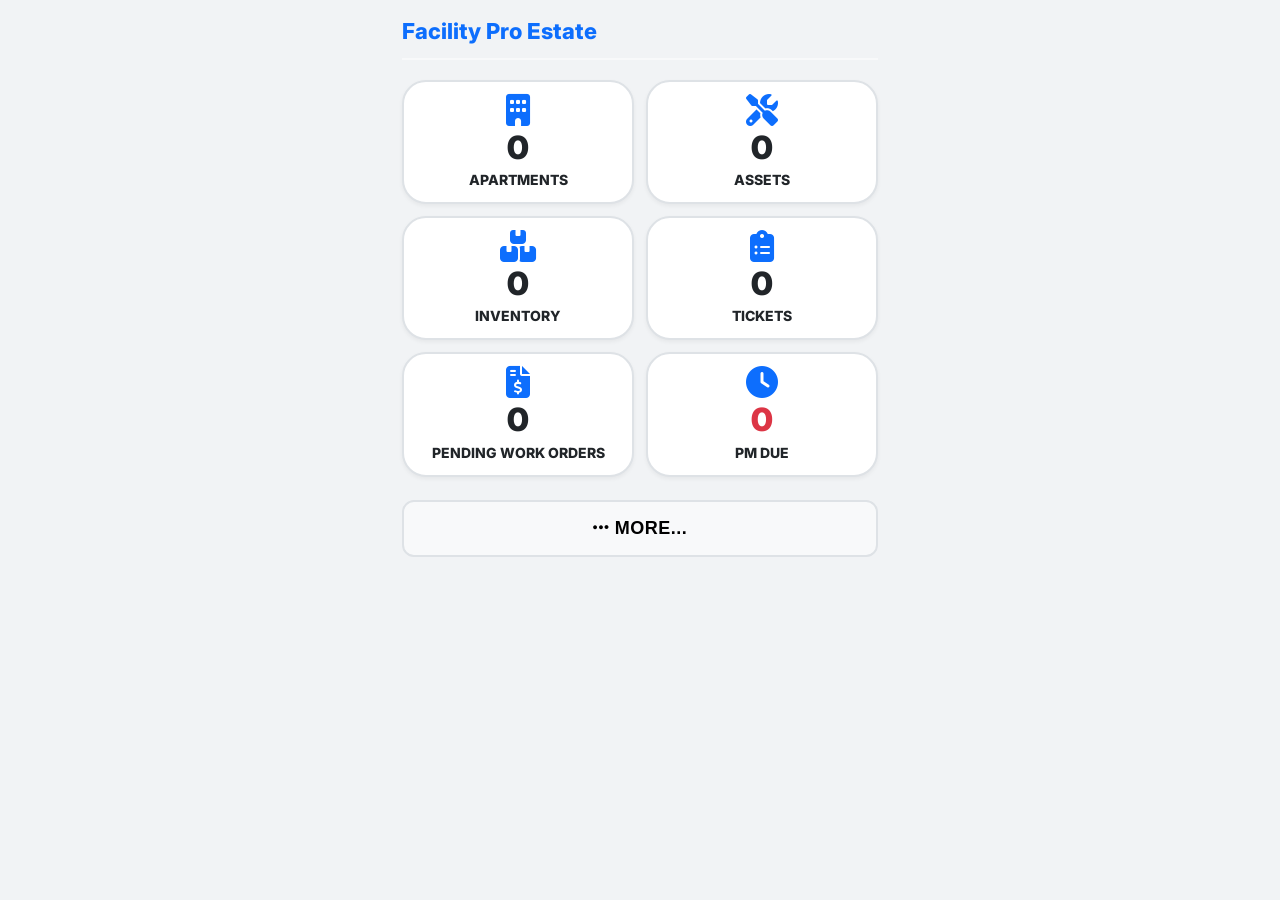
==== commit 76d8c3c5: "Add files via upload" ====
--- a/index.html
+++ b/index.html
@@ -11,216 +11,20 @@
   <meta name="apple-mobile-web-app-status-bar-style" content="default">
   <meta name="apple-mobile-web-app-title" content="Facility Pro">
   
-  <link rel="apple-touch-icon" href="/facility-pro/logo.png">
+  <link rel="apple-touch-icon" href="logo.png">
   
-  <link rel="icon" type="image/png" href="/facility-pro/logo.png">
+  <link rel="icon" type="image/png" href="logo.png">
   <title>Facility Pro Mobile</title>
   
-  <link rel="manifest" href="/facility-pro/manifest.json">
+  <link rel="manifest" href="manifest.json">
   <link href="https://fonts.googleapis.com/css2?family=Inter:wght@400;500;600;700;800&display=swap" rel="stylesheet">
   <link rel="stylesheet" href="https://cdnjs.cloudflare.com/ajax/libs/font-awesome/6.4.0/css/all.min.css">  
   <script src="https://cdnjs.cloudflare.com/ajax/libs/html2pdf.js/0.10.1/html2pdf.bundle.min.js"></script>
   <script src="https://unpkg.com/pdf-lib@1.17.1/dist/pdf-lib.min.js"></script>
 
-  <style>
-    :root {
-      --bg: #F1F3F5;           /* App background */
-      --card: #FFFFFF;         /* Solid white for cards */
-      --card-light: #F8F9FA;   /* Slightly off-white for hovered items */
-      --border: #DEE2E6;       /* Clean gray borders */
-      --text: #212529;         /* Near-black for high contrast readability */
-      --muted: #6C757D;        /* Gray for secondary text */
-      --primary: #0D6EFD;      /* Professional blue for main accents */
-      --success: #198754;      /* Green for approvals/operational */
-      --danger: #DC3545;       /* Red for declined/archived */
-    }
-    * { 
-      margin: 0; 
-      padding: 0; 
-      box-sizing: border-box; 
-      /* Stop blue tap highlights on mobile */
-      -webkit-tap-highlight-color: transparent; 
-    }
-
-    body { 
-      font-family: 'Inter', sans-serif; 
-      background: var(--bg); 
-      color: var(--text); 
-      width: 100%; 
-      overflow-x: hidden; 
-      line-height: 1.5;
-      /* Stop the "pull-to-refresh" browser bounce effect */
-      overscroll-behavior-y: none; 
-      /* Stop users from accidentally highlighting text while tapping */
-      -webkit-user-select: none; 
-      user-select: none; 
-      /* Support for iPhone Notch Safe Areas */
-      padding-top: env(safe-area-inset-top);
-      padding-bottom: env(safe-area-inset-bottom);
-    }
-
-    /* Re-enable text selection ONLY for input fields so users can type and edit */
-    input, textarea, select {
-      -webkit-user-select: auto;
-      user-select: auto;
-    }
-    
-    .main { 
-      width: 100%; 
-      max-width: 500px; 
-      margin: 0 auto; 
-      padding: 15px 12px 100px 12px; 
-      min-height: 100vh; 
-    }
-
-    .nav-grid { 
-      display: grid; 
-      grid-template-columns: repeat(2, 1fr); 
-      gap: 12px; 
-      margin-bottom: 15px; 
-    }
-    .nav-card {
-      background: var(--card); 
-      border: 2px solid var(--border); 
-      border-radius: 24px; 
-      padding: 16px;
-      text-align: center; 
-      display: flex; 
-      flex-direction: column;
-      justify-content: center; 
-      align-items: center; 
-      cursor: pointer; 
-      box-shadow: 0 2px 4px rgba(0,0,0,0.05);
-      min-height: 145px; 
-    }
-    .nav-card:active { background: var(--card-light); transform: scale(0.98); }
-    .nav-card i { font-size: 36px; color: var(--primary); margin-bottom: 6px; } 
-    .nav-card .count { font-size: 38px; font-weight: 900; color: var(--text); line-height: 1.1; } 
-    .nav-card small { font-size: 16px; text-transform: uppercase; color: var(--text); font-weight: 800; margin-top: 4px; } 
-
-    .nav-card-small {
-      background: var(--card); border: 2px solid var(--border); border-radius: 16px; 
-      padding: 12px; text-align: center; display: flex; flex-direction: column;
-      justify-content: center; align-items: center; cursor: pointer; 
-      box-shadow: 0 2px 4px rgba(0,0,0,0.05); min-height: 58px;
-    }
-    .nav-card-small:active { background: var(--card-light); transform: scale(0.98); }
-    .nav-card-small i { font-size: 24px; color: var(--primary); margin-bottom: 4px; } 
-    .nav-card-small small { font-size: 13px; text-transform: uppercase; color: var(--text); font-weight: 800; }
-
-    .alert-banner {
-      background: #FFF3CD; border: 2px solid #FFEBAA; color: #856404; padding: 14px;
-      border-radius: 16px; margin-bottom: 15px; font-weight: 700; font-size: 15px;
-      display: none; align-items: center; gap: 10px; cursor: pointer;
-    }
-
-    .page-header { 
-      display: flex; align-items: center; justify-content: space-between; 
-      margin-bottom: 20px; padding-bottom: 12px; border-bottom: 3px solid var(--text); 
-    }
-    .header-group { display: flex; align-items: center; gap: 10px; }
-    .home-btn { background: var(--text); border: none; color: white; width: 44px; height: 44px; border-radius: 12px; display: flex; align-items: center; justify-content: center; cursor: pointer; }
-    h2 { font-size: 22px; font-weight: 800; color: var(--text); }
-
-    .card { 
-      background: var(--bg); border-radius: 16px; padding: 16px; 
-      border: 2px solid var(--border); margin-bottom: 12px; box-shadow: 0 2px 4px rgba(0,0,0,0.05);
-    }
-    
-    label { 
-      display: block; font-weight: 800; font-size: 15px; color: var(--text); 
-      margin-bottom: 4px; margin-top: 10px; 
-    }
-
-    input, select, textarea { 
-      width: 100%; padding: 14px; margin-bottom: 8px; border-radius: 10px; 
-      border: 2px solid var(--text); background: white; color: black; 
-      font-size: 18px !important; font-weight: 500;
-    }
-    
-    input:disabled, select:disabled, textarea:disabled { background: #e9ecef; border-color: #adb5bd; color: #495057; opacity: 1; }
-
-    .action-btn { 
-      background: var(--text); color: white; border: none; padding: 16px; 
-      border-radius: 12px; font-weight: 900; width: 100%; font-size: 18px; 
-      text-transform: uppercase; letter-spacing: 0.5px; cursor: pointer;
-    }
-
-    .icon-upload-label {
-      background: var(--card-light); border: 2px solid var(--text); width: 56px; height: 56px;
-      border-radius: 50%; display: flex; align-items: center; justify-content: center;
-      font-size: 22px; cursor: pointer; color: var(--text); margin: 10px auto;
-      box-shadow: 0 2px 5px rgba(0,0,0,0.15);
-    }
-    .icon-upload-label:active { background: var(--border); }
-
-    .modal-preview-grid {
-      display: flex; flex-wrap: wrap; gap: 12px; justify-content: center;
-      margin-top: 8px; background: var(--card); padding: 12px;
-      border-radius: 10px; border: 1px dashed var(--border);
-    }
-
-    .passport-frame-container {
-      position: relative; width: 110px; height: 110px; margin: 0 auto 12px auto; 
-      border: 3px solid var(--text); border-radius: 14px; background: #ffffff; 
-      overflow: hidden; display: flex; align-items: center; justify-content: center;
-      box-shadow: 0 3px 6px rgba(0,0,0,0.1);
-    }
-
-    .modal-overlay { 
-      position: fixed; inset: 0; background: rgba(255,255,255,0.96); 
-      display: none; justify-content: center; align-items: center; 
-      z-index: 5000; padding: 15px; 
-    }
-    .modal { 
-      background: var(--bg); width: 100%; max-width: 480px; padding: 20px; 
-      border-radius: 20px; border: 3px solid var(--text); 
-      max-height: 90vh; overflow-y: auto; 
-    }
-
-    .page-view { display: none; }
-    .active-view { display: block; }
-
-    #report-print-container { display: none; }
-    /* ========================================= */
-    /* PRINT & PDF GENERATION STYLES             */
-    /* ========================================= */
-    @media print {
-      /* 1. Completely collapse the main app so it takes ZERO space */
-      .app, .modal-overlay, #sync-status, #pdf-toast { 
-        display: none !important; 
-      }
-      
-      /* 2. Strip background colors from the body */
-      body {
-        background: #ffffff !important;
-        margin: 0;
-        padding: 0;
-      }
-
-      /* 3. Let the print container flow naturally (No position: absolute!) */
-      #report-print-container { 
-        display: block !important; 
-        position: relative !important;
-        left: auto;
-        top: auto;
-        width: 100%; 
-      }
-      
-      /* 4. Ensure your colored tags and headers print beautifully */
-      #report-print-container * {
-        visibility: visible;
-        -webkit-print-color-adjust: exact !important; 
-        print-color-adjust: exact !important;
-      }
-
-      @page { 
-        size: A4 portrait; 
-        margin: 15mm; 
-      }
-    }
-   
-  </style>
+  <link rel="stylesheet" href="styles.css">
+
+  <script src="app.js" defer></script>
 </head>
 <body>
 
@@ -529,21 +333,26 @@
         <div class="card">
           <label>SELECT CATEGORY PROFILE</label>
           <select id="rep-profile-selector" onchange="handleReportProfileSwitch()">
-            <option value="">-- Choose Profile Group --</option>
-            <option value="apartments">Apartments / Tenancy</option>
-            <option value="financials">Financials & Accounts</option>
+            <option value="">-- Select Category --</option>
+            <option value="apartments">Apartments & Tenancy</option>
+            <option value="equipment">Assets, Equipment & Maintenance</option>
+            <option value="financials">Financials & Ledger</option>
+            <option value="executive">Executive & Dashboards (Phase 3)</option>
           </select>
 
           <label>SELECT PRINT TYPE CONFIGURATION</label>
           <select id="rep-layout-selector" onchange="handleReportLayoutSwitch()"></select>
           <div id="rep-dynamic-parameters-frame"></div>
-          <button class="action-btn" style="background:var(--primary); margin-top:15px;" onclick="compileReportPreview()">Generate Data Preview</button>
+          <button class="action-btn" style="background:var(--primary); margin-top:15px;" onclick="compileReportPreview()">Generate Preview</button>
         </div>
 
         <div id="report-onscreen-preview-card" class="card" style="display:none; border:3px dashed var(--text);">
           <h4 style="text-transform:uppercase; font-weight:800; margin-bottom:10px;"><i class="fas fa-eye"></i> Layout Print Preview</h4>
           <div id="report-preview-viewport" style="max-height:320px; overflow-y:auto; font-size:12px; background:#ffffff; border:1px solid var(--border); padding:10px;"></div>
-          <button class="action-btn" style="margin-top:15px; background:var(--success);" onclick="downloadCurrentReportPDF()"><i class="fas fa-file-pdf"></i> Download Master PDF</button>
+          <div style="display:grid; grid-template-columns:1fr 1fr; gap:10px; margin-top:15px;">
+            <button class="action-btn" style="background:var(--success); font-size:14px; padding:13px;" onclick="downloadCurrentReportPDF()"><i class="fas fa-share-alt"></i> Share / Save PDF</button>
+            <button class="action-btn" style="background:var(--text); font-size:14px; padding:13px;" onclick="printCurrentReport()"><i class="fas fa-print"></i> Print</button>
+          </div>
         </div>
       </div>
 
@@ -592,2193 +401,5 @@
     </div>
   </div>
 
-  <script>
-    // REPLACE THIS URL WITH YOUR ACTUAL APP SCRIPT URL
-    const GAS_URL = "https://script.google.com/macros/s/AKfycbywuJnim2WBgSIrM-uFvLxKyBtKvMevnbbs0QOHQBShlsHHtAHbUdJAxeaP524v_Boj/exec"; 
-                       
-    // --- FORMATTING HELPERS ---
-    function formatMoney(amount) {
-      return Number(amount || 0).toLocaleString('en-US', { 
-        minimumFractionDigits: 2, 
-        maximumFractionDigits: 2 
-      });
-    }
-
-    function convertAmountToWords(amount) {
-      const val = parseFloat(amount);
-      if (isNaN(val) || val === 0) return "Zero Naira Only";
-
-      const a = ['','One ','Two ','Three ','Four ','Five ','Six ','Seven ','Eight ','Nine ','Ten ','Eleven ','Twelve ','Thirteen ','Fourteen ','Fifteen ','Sixteen ','Seventeen ','Eighteen ','Nineteen '];
-      const b = ['', '', 'Twenty ','Thirty ','Forty ','Fifty ','Sixty ','Seventy ','Eighty ','Ninety '];
-
-      const toWords = (num) => {
-        if (num === 0) return '';
-        if (num < 20) return a[num];
-        if (num < 100) return b[Math.floor(num / 10)] + a[num % 10];
-        if (num < 1000) return a[Math.floor(num / 100)] + "Hundred " + (num % 100 > 0 ? "and " + toWords(num % 100) : "");
-        if (num < 1000000) return toWords(Math.floor(num / 1000)) + "Thousand " + toWords(num % 1000);
-        if (num < 1000000000) return toWords(Math.floor(num / 1000000)) + "Million " + toWords(num % 1000000);
-        return toWords(Math.floor(num / 1000000000)) + "Billion " + toWords(num % 1000000000);
-      };
-
-      const naira = Math.floor(val);
-      const kobo = Math.round((val - naira) * 100);
-
-      let result = toWords(naira).trim() + " Naira";
-      if (kobo > 0) result += " and " + toWords(kobo).trim() + " Kobo";
-      
-      return result + " Only";
-    }
-
-    // --- UNIFIED PDF COMPILER ENGINE (UPGRADED WITH SHARE API) ---
-    function extractDriveFileId(url) {
-      if (!url) return null;
-      let match = url.match(/\/d\/(.+?)(\/|$)/);
-      if (match) return match[1];
-      match = url.match(/id=(.+?)(&|$)/);
-      if (match) return match[1];
-      return null;
-    }
-
-    async function compileAndDownloadUnifiedPDF(htmlContent, attachmentUrls, filename) {
-  // 1. Bulletproof Cleanup: Remove ALL stuck layers from previous runs
-  document.querySelectorAll('#pdf-render-box, #pdf-toast').forEach(el => el.remove());
-
-  // 2. THE "PRINT PREVIEW" FIX: Show it actively on screen!
-  const renderBox = document.createElement('div');
-  renderBox.id = 'pdf-render-box';
-  renderBox.style.cssText = 'position:fixed; top:0; left:0; width:100vw; height:100vh; background:#e9ecef; z-index:99998; overflow:auto; display:block; text-align:center; padding-top:20px;';
-  
-  // Wrap the HTML in an 800px card so html2canvas captures a perfect rectangle
-  renderBox.innerHTML = `
-    <div id="pdf-capture-target" style="width:800px; background:#ffffff; margin:0 auto 40px auto; text-align:left; box-shadow:0 5px 15px rgba(0,0,0,0.1);">
-       ${htmlContent}
-    </div>
-  `;
-  document.body.appendChild(renderBox);
-
-  // 3. UI Toast for feedback
-  const toast = document.createElement('div');
-  toast.id = 'pdf-toast';
-  toast.style.cssText = 'position:fixed; bottom:30px; left:50%; transform:translateX(-50%); background:#212529; color:#ffffff; padding:16px 32px; border-radius:50px; font-weight:800; font-size:16px; z-index:99999; box-shadow:0 10px 20px rgba(0,0,0,0.3); display:flex; align-items:center; gap:12px; white-space:nowrap;';
-  toast.innerHTML = '<i class="fas fa-spinner fa-spin"></i> Generating Document...';
-  document.body.appendChild(toast);
-
-  // 4. Force browser GPU to paint the document
-  await new Promise(resolve => setTimeout(resolve, 800));
-
-  try {
-    const target = document.getElementById('pdf-capture-target');
-    
-    const opt = {
-      margin: [15, 0, 15, 0],
-      filename: filename,
-      image: { type: 'jpeg', quality: 0.98 },
-      html2canvas: { 
-        scale: 2, 
-        useCORS: true, 
-        logging: false,
-        scrollY: 0, // Anchors capture to the top
-        scrollX: 0, 
-        windowY: 0  
-      },
-      jsPDF: { unit: 'mm', format: 'a4', orientation: 'portrait' }
-    };
-
-    // 5. Native Promise resolution for the ArrayBuffer
-    const htmlPdfBuffer = await html2pdf().set(opt).from(target).output('arraybuffer');
-    
-    // 6. Merge Attachments
-    const { PDFDocument } = PDFLib;
-    const masterPdf = await PDFDocument.load(htmlPdfBuffer);
-
-    if (attachmentUrls && attachmentUrls.length > 0) {
-      toast.innerHTML = '<i class="fas fa-cog fa-spin"></i> Stitching Attachments...';
-      for (let url of attachmentUrls) {
-        const fileId = extractDriveFileId(url);
-        if (!fileId) continue;
-        try {
-          const fileData = await callApi('getFileBase64', { id: fileId });
-          if (fileData?.status === 'success') {
-            const bytes = Uint8Array.from(atob(fileData.base64.replace(/\s/g, '')), c => c.charCodeAt(0));
-            if (fileData.mimeType === 'application/pdf') {
-              const extPdf = await PDFDocument.load(bytes);
-              const pages = await masterPdf.copyPages(extPdf, extPdf.getPageIndices());
-              pages.forEach(p => masterPdf.addPage(p));
-            } else if (fileData.mimeType.startsWith('image/')) {
-              const img = fileData.mimeType === 'image/png' ? await masterPdf.embedPng(bytes) : await masterPdf.embedJpg(bytes);
-              const p = masterPdf.addPage();
-              const dims = img.scale(0.5);
-              p.drawImage(img, { x: 50, y: 50, width: dims.width, height: dims.height });
-            }
-          }
-        } catch (e) { console.error("Attachment error", e); }
-      }
-    }
-
-    // 7. Finalize & Direct Download
-    toast.innerHTML = '<i class="fas fa-download"></i> Saving to device...';
-    const finalPdfBytes = await masterPdf.save();
-    const blob = new Blob([finalPdfBytes], { type: 'application/pdf' });
-
-    const link = document.createElement('a');
-    link.href = URL.createObjectURL(blob);
-    link.download = filename + '.pdf';
-    
-    // Append, click, and remove for maximum browser compatibility
-    document.body.appendChild(link);
-    link.click();
-    document.body.removeChild(link);
-
-  } catch (err) {
-    console.error("PDF Fail:", err);
-    alert("PDF Generation Failed. Check console.");
-  } finally {
-    // 8. Bulletproof Cleanup: Ensure all layers are destroyed on exit
-    document.querySelectorAll('#pdf-render-box, #pdf-toast').forEach(el => el.remove());
-  }
-}
-    
-    async function callApi(action, data = {}) {
-      try {
-        const response = await fetch(GAS_URL, { method: "POST", body: JSON.stringify({ action: action, data: data }) });
-        const result = await response.json();
-        
-        if (action.startsWith('get')) {
-          localStorage.setItem('facility_pro_backup_' + action, JSON.stringify(result));
-        }
-        
-        return result;
-      } catch (err) { 
-        console.warn("Network Error / Offline:", err);
-        
-        if (action.startsWith('get')) {
-          const backup = localStorage.getItem('facility_pro_backup_' + action);
-          return backup ? JSON.parse(backup) : []; 
-        }
-
-        if (action === 'uploadImage') {
-          alert("Cannot upload photos while offline. Please try again when connected.");
-          return null; 
-        }
-
-        const queue = JSON.parse(localStorage.getItem('facility_pro_sync_queue') || '[]');
-        queue.push({ action, data, timestamp: Date.now() });
-        localStorage.setItem('facility_pro_sync_queue', JSON.stringify(queue));
-        
-        // Show sync status indicator globally
-        document.getElementById('sync-status').style.display = 'block';
-        alert("Connection lost. Your data was saved locally and will sync automatically when you regain signal.");
-        return { status: "queued" };
-      }
-    }
-    
-    let cache = { apts: [], assets: [], tickets: [], staff: [], vendors: [], utilities: [], workorders: [], inventory: [], payments: [], expenseRequests: [], cashExpenses: [] };
-    
-    let currentModalFiles = [];
-    let currentAvatarPhoto = "";
-    let currentSelectedRecord = null;
-    
-    let appSettings = {
-      estateName: "Facility Pro Estate",
-      estateAddress: "123 Infrastructure Way, Lagos, Nigeria",
-      fmName: "Facility Operations Management",
-      fmAddress: "Primary Support Office Center",
-      logoUrl: ""
-    };
-
-    window.onload = async () => { 
-      await loadApplicationSettingsData();
-      bootstrapDataRegistriesPipeline(); 
-    };
-
-    function generateNextId(prefix, list, idKey) {
-      let maxId = 0;
-      const safeList = Array.isArray(list) ? list : [];
-      
-      safeList.forEach(item => {
-        const idVal = item[idKey] || item[idKey.charAt(0).toUpperCase() + idKey.slice(1)] || item[idKey.toUpperCase()];
-        if (idVal && typeof idVal === 'string' && idVal.startsWith(prefix)) {
-          const parts = idVal.split('-');
-          if (parts.length > 1) {
-            const numPart = parseInt(parts[1], 10);
-            if (!isNaN(numPart) && numPart > maxId) maxId = numPart;
-          }
-        }
-      });
-      return `${prefix}-${String(maxId + 1).padStart(4, '0')}`;
-    }
-
-
-    async function loadApplicationSettingsData() {
-      const stored = localStorage.getItem("facility_pro_config_meta");
-      if (stored) {
-        try {
-          const parsed = JSON.parse(stored);
-          if (parsed) appSettings = { ...appSettings, ...parsed };
-        } catch(e) {}
-      }
-      applySettingsToUIHeaders();
-
-      try {
-        const cloudSettings = await callApi('getSettings', {});
-        if (cloudSettings && (cloudSettings.estateName || cloudSettings.fmName)) {
-          appSettings = { ...appSettings, ...cloudSettings };
-          localStorage.setItem("facility_pro_config_meta", JSON.stringify(appSettings));
-          applySettingsToUIHeaders();
-          syncSettingsInputsToUIFields();
-        }
-      } catch(e) { console.error("Cloud configuration load failed:", e); }
-    }
-
-    function applySettingsToUIHeaders() {
-      const logoEl = document.getElementById("app-header-logo");
-      if (logoEl) {
-        if (appSettings.logoUrl) {
-          logoEl.src = appSettings.logoUrl;
-          logoEl.style.display = "block";
-        } else {
-          logoEl.style.display = "none";
-        }
-      }
-      const titleEl = document.getElementById("app-header-title");
-      if (titleEl) {
-        titleEl.innerText = appSettings.estateName || "Facility Pro";
-      }
-    }
-
-    async function commitApplicationSettingsData() {
-      appSettings.estateName = document.getElementById("cfg-estate-name").value.trim();
-      appSettings.estateAddress = document.getElementById("cfg-estate-address").value.trim();
-      appSettings.fmName = document.getElementById("cfg-fm-name").value.trim();
-      appSettings.fmAddress = document.getElementById("cfg-fm-address").value.trim();
-      appSettings.logoUrl = document.getElementById("cfg-logo-url").value.trim();
-      
-      localStorage.setItem("facility_pro_config_meta", JSON.stringify(appSettings));
-      applySettingsToUIHeaders();
-      
-      try {
-        await callApi('saveSettings', appSettings);
-        alert("Settings successfully synchronized globally to Google Sheet across all devices!");
-      } catch (err) {
-        console.error("Cloud synchronization failing, saved locally:", err);
-        alert("Saved locally! Cloud syncing is currently offline.");
-      }
-      showPage("dashboard");
-    }
-
-    function syncSettingsInputsToUIFields() {
-      if (document.getElementById("cfg-estate-name")) {
-        document.getElementById("cfg-estate-name").value = appSettings.estateName || "";
-        document.getElementById("cfg-estate-address").value = appSettings.estateAddress || "";
-        document.getElementById("cfg-fm-name").value = appSettings.fmName || "";
-        document.getElementById("cfg-fm-address").value = appSettings.fmAddress || "";
-        document.getElementById("cfg-logo-url").value = appSettings.logoUrl || "";
-      }
-    }
-
-    async function bootstrapDataRegistriesPipeline() {
-      const actions = [
-        'getApartments', 'getAssets', 'getMaintenance', 'getStaff', 'getVendors', 
-        'getUtilities', 'getWorkOrders', 'getInventory', 'getPayments', 
-        'getExpenseRequests', 'getCashExpenses'
-      ];
-      const map = [
-        'apts', 'assets', 'tickets', 'staff', 'vendors', 
-        'utilities', 'workorders', 'inventory', 'payments', 
-        'expenseRequests', 'cashExpenses'
-      ];
-      
-      console.log("Starting Data Pipeline...");
-
-      const results = await Promise.all(actions.map(async (act) => {
-        try { return await callApi(act, {}); } 
-        catch (e) { return []; }
-      }));
-
-      results.forEach((res, i) => { 
-        if(res && res.status !== "queued") { cache[map[i]] = res; }
-      });
-
-      if (cache.apts) sortApartmentsCacheList();
-      
-      updateDashboardCounters();
-      evalPreventiveMaintenanceAlerts();
-      prepopulateStaticFilterSelectors();
-      
-      console.log("Registry Pipeline Finished.");
-    }
-    
-    function getUnitNumber(u) {
-      if (!u) return '';
-      if (u.apt !== undefined) return u.apt;
-      if (u.Apt !== undefined) return u.Apt;
-      if (u.APT !== undefined) return u.APT;
-      for (var key in u) {
-        if (key.toLowerCase().trim() === 'apt') return u[key];
-      }
-      return '';
-    }
-
-    function fromSheetDate(dStr) {
-      if (!dStr) return "";
-      dStr = String(dStr).trim();
-      if (dStr.match(/^\d{4}-\d{2}-\d{2}/)) return dStr.substring(0, 10);
-      if (dStr.includes('/')) {
-        const clean = dStr.split(' ')[0];
-        const parts = clean.split('/');
-        if (parts.length === 3) return `${parts[2]}-${parts[1].padStart(2, '0')}-${parts[0].padStart(2, '0')}`;
-      }
-      const parsed = Date.parse(dStr);
-      if (!isNaN(parsed)) {
-        const dt = new Date(parsed);
-        const pad = (num) => String(num).padStart(2, '0');
-        return `${dt.getFullYear()}-${pad(dt.getMonth() + 1)}-${pad(dt.getDate())}`;
-      }
-      return "";
-    }
-
-    function formatDateForDisplay(dStr) {
-      if (!dStr) return "Not Tracked";
-      dStr = String(dStr).trim();
-      if (dStr.match(/^\d{2}\/\d{2}\/\d{4}$/)) return dStr;
-      if (dStr.match(/^\d{4}-\d{2}-\d{2}/)) {
-        const parts = dStr.substring(0, 10).split('-');
-        return `${parts[2]}/${parts[1]}/${parts[0]}`;
-      }
-      if (dStr.includes('/')) {
-        const clean = dStr.split(' ')[0];
-        const parts = clean.split('/');
-        if (parts.length === 3) return `${parts[0].padStart(2, '0')}/${parts[1].padStart(2, '0')}/${parts[2]}`;
-      }
-      const parsed = Date.parse(dStr);
-      if (!isNaN(parsed)) {
-        const dt = new Date(parsed);
-        const pad = (num) => String(num).padStart(2, '0');
-        return `${pad(dt.getDate())}/${pad(dt.getMonth() + 1)}/${dt.getFullYear()}`;
-      }
-      return dStr;
-    }
-
-    function parseToLocalDateObject(dateStr) {
-      if (!dateStr) return null;
-      const normalized = fromSheetDate(dateStr);
-      if (!normalized) return null;
-      const [y, m, d] = normalized.split('-');
-      return new Date(parseInt(y, 10), parseInt(m, 10) - 1, parseInt(d, 10));
-    }
-
-    function sortApartmentsCacheList() {
-      if (!cache.apts || !Array.isArray(cache.apts)) return;
-      cache.apts.sort((a, b) => {
-        const aNum = String(getUnitNumber(a)).replace(/[^0-9]/g, '');
-        const bNum = String(getUnitNumber(b)).replace(/[^0-9]/g, '');
-        const aVal = parseInt(aNum, 10) || 0;
-        const bVal = parseInt(bNum, 10) || 0;
-        return aVal - bVal;
-      });
-    }
-
-    function prepopulateStaticFilterSelectors() {
-      const uFilter = document.getElementById('asset-unit-filter');
-      if (uFilter && cache.apts.length > 0) {
-        uFilter.innerHTML = '<option value="ALL">-- ALL ASSETS --</option>';
-        cache.apts.forEach(a => {
-          const uNum = getUnitNumber(a);
-          if (uNum !== undefined && uNum !== '') {
-            const o = document.createElement('option'); o.value = uNum; o.innerText = `Unit ${uNum}`; uFilter.appendChild(o);
-          }
-        });
-      }
-    }
-
-    function populateUnitDropdown(selectElementId, currentlySelectedValue) {
-      const selectElement = document.getElementById(selectElementId);
-      if (!selectElement) return;
-      selectElement.innerHTML = '<option value="">-- Choose Unit Reference --</option>';
-      
-      function renderPickerOptions() {
-        (cache.apts || []).forEach(u => {
-          const uNum = getUnitNumber(u);
-          if (uNum !== undefined && uNum !== '') {
-            const statusLabel = String(u.status || u.Status || '').toLowerCase();
-            if (statusLabel === 'services') return;
-            const opt = document.createElement('option');
-            opt.value = uNum;
-            opt.innerText = 'Unit ' + uNum;
-            if (currentlySelectedValue && String(uNum) === String(currentlySelectedValue)) opt.selected = true;
-            selectElement.appendChild(opt);
-          }
-        });
-      }
-
-      if (!cache.apts || cache.apts.length === 0) {
-        callApi('getApartments', {}).then(res => {
-          if (res) {
-            cache.apts = res;
-            sortApartmentsCacheList();
-            renderPickerOptions();
-          }
-        });
-      } else {
-        renderPickerOptions();
-      }
-    }
-
-    function evalPreventiveMaintenanceAlerts() {
-      if (!cache.assets) return;
-      const today = new Date(); today.setHours(0,0,0,0);
-      let overdueCount = 0;
-      cache.assets.forEach(a => {
-        if (String(a.status || a.Status || '') !== 'Archived' && String(a.archived || a.Archived || '') !== 'Yes') {
-          const nextServiceDate = parseToLocalDateObject(a.nextService || a.NextService || '');
-          if (nextServiceDate && nextServiceDate <= today) overdueCount++;
-        }
-      });
-      const banner = document.getElementById('pms-alert-banner');
-      const text = document.getElementById('pms-alert-text');
-      if (overdueCount > 0 && banner && text) {
-        text.innerText = `${overdueCount} Heavy Asset${overdueCount > 1 ? 's Are' : ' Is'} Overdue for Scheduled PM Check`;
-        banner.style.display = 'flex';
-      } else if (banner) {
-        banner.style.display = 'none';
-      }
-    }
-
-    function renderGeneratorEfficiencyLogs() {
-      const card = document.getElementById('generator-efficiency-card'); if (!card) return;
-      const plantLogs = (cache.utilities || []).filter(u => u.type === 'Plant Check' && String(getUnitNumber(u)).includes('GENERATOR')).sort((a,b) => parseFloat(b.reading || 0) - parseFloat(a.reading || 0));
-      if (plantLogs.length < 2) { card.style.display = 'none'; return; }
-      
-      const current = plantLogs[0];
-      const previous = plantLogs[1];
-      const deltaHours = parseFloat(current.reading || 0) - parseFloat(previous.reading || 0);
-      const litersAdded = parseFloat(current.amount || current.Amount || 0);
-      if (deltaHours > 0 && litersAdded > 0) {
-        const rate = (litersAdded / deltaHours).toFixed(2);
-        card.innerHTML = `<h4><i class="fas fa-chart-line"></i> Generator Burn Analytics</h4>
-                          <p style="font-size:14px; font-weight:600; margin-top:4px;">Last run logged <strong>${deltaHours} Hours</strong> with <strong>${litersAdded}L</strong> addition.</p>
-                          <div style="font-size:22px; font-weight:900; color:var(--primary); margin-top:5px;">${rate} L / Hr <span style="font-size:12px; color:var(--muted);">Consumption Rate</span></div>`;
-        card.style.display = 'block';
-      } else {
-        card.style.display = 'none';
-      }
-    }
-
-    function renderTotalBalance() {
-      const balEl = document.getElementById('s-ledger-balance');
-      if (!balEl) return;
-      
-      let totalInflow = 0;
-      let totalOutflow = 0;
-      
-      if (cache.payments) {
-        cache.payments.forEach(p => {
-          if (p.direction === 'OUTFLOW') totalOutflow += parseFloat(p.amount || p.Amount || 0);
-          else totalInflow += parseFloat(p.amount || p.Amount || 0);
-        });
-      }
-      
-      if (cache.cashExpenses) {
-        cache.cashExpenses.forEach(c => {
-          totalOutflow += parseFloat(c.amount || c.Amount || 0);
-        });
-      }
-      
-      const netBalance = totalInflow - totalOutflow;
-      
-      balEl.innerText = `${netBalance >= 0 ? '+' : '-'}₦${formatMoney(Math.abs(netBalance))}`;
-      balEl.style.color = netBalance >= 0 ? 'var(--success)' : 'var(--danger)';
-    }
-    
-    function updateDashboardCounters() {
-      const tenancyCount = cache.apts ? cache.apts.filter(a => {
-        var status = String(a.status || a.Status || '').toLowerCase();
-        var tenant = String(a.tenant || a.Tenant || '').toLowerCase();
-        var type = String(a.type || a.Type || '').toLowerCase();
-        return status !== 'services' && tenant !== 'services' && type !== 'services';
-      }).length : 0;
-      
-      const assetCount = cache.assets ? cache.assets.filter(a => String(a.status || a.Status || '') !== 'Archived' && String(a.archived || a.Archived || '') !== 'Yes').length : 0;
-      const invCount = cache.inventory ? cache.inventory.filter(i => String(i.archived || i.Archived || '') !== 'Yes').length : 0;
-      const maintCount = cache.tickets ? cache.tickets.filter(t => String(t.status || t.Status || '') !== 'Resolved').length : 0;
-      const woCount = cache.workorders ? cache.workorders.filter(w => String(w.status || w.Status || '') === 'Pending Approval').length : 0;
-
-      const today = new Date(); today.setHours(0,0,0,0);
-      const fourteenDaysLimit = new Date(); fourteenDaysLimit.setDate(today.getDate() + 14); fourteenDaysLimit.setHours(23,59,59,999);
-      let pmCombinedSum = 0;
-      
-      if (cache.assets) {
-        cache.assets.forEach(a => {
-          if (String(a.status || a.Status || '') !== 'Archived' && String(a.archived || a.Archived || '') !== 'Yes') {
-            const nextServiceDate = parseToLocalDateObject(a.nextService || a.NextService || '');
-            if (nextServiceDate && nextServiceDate <= fourteenDaysLimit) pmCombinedSum++;
-          }
-        });
-      }
-
-      if (document.getElementById('s-tenancy')) document.getElementById('s-tenancy').innerText = tenancyCount || '0';
-      if (document.getElementById('s-asset')) document.getElementById('s-asset').innerText = assetCount || '0';
-      if (document.getElementById('s-inv')) document.getElementById('s-inv').innerText = invCount || '0';
-      if (document.getElementById('count-maint')) document.getElementById('count-maint').innerText = maintCount || '0';
-      if (document.getElementById('s-wo')) document.getElementById('s-wo').innerText = woCount || '0';
-      if (document.getElementById('s-pm-due')) document.getElementById('s-pm-due').innerText = pmCombinedSum || '0';
-    }
-
-    function showPage(p) {
-      document.querySelectorAll('.page-view').forEach(v => v.classList.remove('active-view'));
-      document.getElementById('report-print-container').innerHTML = '';
-      
-      const target = document.getElementById('view-' + p);
-      if (target) { target.classList.add('active-view'); window.scrollTo(0,0); }
-      
-      const homeBtn = document.querySelector('.active-view .home-btn');
-      if (homeBtn) {
-        const moreChildren = ['serviceunits', 'utilities', 'expenserequests', 'cashexpenses', 'payments', 'staff', 'vendors', 'archived', 'reports', 'settings'];
-        homeBtn.onclick = () => showPage(moreChildren.includes(p) ? 'more' : 'dashboard');
-      }
-      
-      if (p === 'dashboard') { updateDashboardCounters(); evalPreventiveMaintenanceAlerts(); }
-      else if (p === 'reports') { initReportsEngine(); }
-      else if (p === 'settings') { syncSettingsInputsToUIFields(); }
-      else if (p === 'utilities') { refreshData('utilities'); setTimeout(renderGeneratorEfficiencyLogs, 500); }
-      else if (p === 'payments') { refreshData('payments'); }
-      else if (p !== 'more') { refreshData(p); }
-    }
-
-    function openRecordRow(type, lookupId) {
-      let match = null;
-      if (type === 'apartment') match = cache.apts.find(i => String(getUnitNumber(i)) === String(lookupId));
-      if (type === 'asset') match = cache.assets.find(i => String(i.tag || i.Tag || i.TAG) === String(lookupId));
-      if (type === 'maintenance') match = cache.tickets.find(i => String(i.ticketId || i.TicketId || i.TICKETID) === String(lookupId));
-      if (type === 'staff') match = cache.staff.find(i => String(i.rowId || i.RowId || i.ROWID) === String(lookupId));
-      if (type === 'vendor') match = cache.vendors.find(i => String(i.rowId || i.RowId || i.ROWID) === String(lookupId));
-      if (type === 'workorder') match = cache.workorders.find(i => String(i.workOrderId || i.WorkOrderId || i.WORKORDERID) === String(lookupId));
-      if (type === 'inventory') match = cache.inventory.find(i => String(i.itemId || i.ItemId || i.ITEMID) === String(lookupId));
-      if (type === 'payment') match = cache.payments.find(i => String(i.paymentId || i.PaymentId) === String(lookupId));
-      if (type === 'expenserequest') match = cache.expenseRequests.find(i => String(i.reqId) === String(lookupId));
-      if (type === 'cashexpense') match = cache.cashExpenses.find(i => String(i.cashId) === String(lookupId));
-      if (type === 'utility' || type === 'generator') {
-        match = cache.utilities.find((i, idx) => String(i.rowId || i.id || idx) === String(lookupId));
-      }
-      
-      if (match) openModal(type, match);
-    }
-
-    window.processExpenseAction = function(actionType, reqId) {
-      const req = cache.expenseRequests.find(r => r.reqId === reqId);
-      if(!req) return;
-
-      if (actionType === 'DELETE') {
-        if(confirm("Permanently delete this request?")) {
-          callApi('deleteExpenseRequest', { reqId: reqId }).then(() => refreshData('expenserequests'));
-        }
-      } 
-      else if (actionType === 'CREATE_WO') {
-        openModal('workorder', { apt: req.apt, description: req.job, amount: req.cost, asset: req.assetTag });
-        const originalSubmit = document.getElementById('modalSubmit').onclick;
-        document.getElementById('modalSubmit').onclick = () => {
-          originalSubmit();
-          callApi('deleteExpenseRequest', { reqId: reqId }); 
-        };
-      }
-      else if (actionType === 'CREATE_CASH') {
-         openModal('cashexpense', { amount: req.cost, description: req.job, apt: req.apt });
-         const originalSubmit = document.getElementById('modalSubmit').onclick;
-         document.getElementById('modalSubmit').onclick = () => {
-           originalSubmit();
-           callApi('deleteExpenseRequest', { reqId: reqId });
-         };
-      }
-    };
-
-    function refreshData(p) {
-      const idMap = { 
-        'apartments': 'apt-list', 'serviceunits': 'service-list', 'assets': 'asset-list', 
-        'maintenance': 'maint-list', 'maint': 'maint-list', 'utilities': 'util-list', 
-        'staff': 'staff-list', 'vendors': 'vendor-list', 'workorders': 'wo-list', 
-        'inventory': 'inventory-list', 'payments': 'payment-list', 'archived': 'archived-list',
-        'expenserequests': 'expense-req-list', 'cashexpenses': 'cash-expense-list'
-      };
-      const listEl = document.getElementById(idMap[p]); if (!listEl) return;
-      
-      const isMaint = (p === 'maintenance' || p === 'maint');
-      
-      let apiCmd = p === 'assets' ? 'getAssets' : 
-                   p === 'vendors' ? 'getVendors' : 
-                   isMaint ? 'getMaintenance' : 
-                   p === 'utilities' ? 'getUtilities' : 
-                   p === 'staff' ? 'getStaff' : 
-                   p === 'workorders' ? 'getWorkOrders' : 
-                   p === 'inventory' ? 'getInventory' : 
-                   p === 'payments' ? 'getPayments' : 
-                   p === 'expenserequests' ? 'getExpenseRequests' :
-                   p === 'cashexpenses' ? 'getCashExpenses' : 'getApartments';
-
-      if (p === 'archived') { renderArchiveBinDashboardView(listEl); return; }
-
-      callApi(apiCmd, {}).then(data => {
-        let displayData = data || [];
-        if (p === 'apartments' || p === 'serviceunits') { 
-          cache.apts = displayData; sortApartmentsCacheList(); 
-          if (p === 'apartments') {
-            displayData = cache.apts.filter(item => item && String(item.type || item.Type || '').toLowerCase() !== 'services');
-          } else {
-            displayData = cache.apts.filter(item => item && String(item.type || item.Type || '').toLowerCase() === 'services');
-          }
-        }
-        if (p === 'assets') { cache.assets = displayData; displayData = displayData.filter(item => item && String(item.status || item.Status || '') !== 'Archived' && String(item.archived || item.Archived || '') !== 'Yes'); }
-        if (isMaint) cache.tickets = displayData;
-        if (p === 'staff') { cache.staff = displayData; displayData = displayData.filter(item => item && String(item.archived || item.Archived || '') !== 'Yes'); }
-        if (p === 'vendors') { cache.vendors = displayData; displayData = displayData.filter(item => item && String(item.archived || item.Archived || '') !== 'Yes'); }
-        if (p === 'utilities') cache.utilities = displayData;
-        if (p === 'workorders') cache.workorders = displayData;
-        if (p === 'payments') {
-            cache.payments = displayData; 
-            if(!cache.cashExpenses || cache.cashExpenses.length === 0) {
-               callApi('getCashExpenses', {}).then(cashData => {
-                 cache.cashExpenses = cashData || [];
-                 renderTotalBalance();
-               });
-            } else {
-               renderTotalBalance();
-            }
-        }
-        if (p === 'expenserequests') cache.expenseRequests = displayData;
-        if (p === 'cashexpenses') {
-             cache.cashExpenses = displayData;
-             if(!cache.payments || cache.payments.length === 0) {
-                callApi('getPayments', {}).then(payData => {
-                    cache.payments = payData || [];
-                    renderTotalBalance();
-                });
-             } else {
-                 renderTotalBalance();
-             }
-        }
-        if (p === 'inventory') { cache.inventory = displayData; displayData = displayData.filter(item => item && String(item.archived || item.Archived || '') !== 'Yes'); }
-    
-        if (p === 'assets') {
-          const filter = document.getElementById('asset-unit-filter');
-          if (filter && filter.value !== "ALL") displayData = displayData.filter(item => String(getUnitNumber(item)) === filter.value);
-        }
-        if (isMaint) {
-          const filter = document.getElementById('maint-status-filter');
-          if (filter && filter.value !== "ALL") displayData = displayData.filter(item => String(item.status || item.Status || '') === filter.value);
-        }
-        if (p === 'workorders') {
-          const filter = document.getElementById('wo-status-filter');
-          if (filter && filter.value !== "ALL") displayData = displayData.filter(item => String(item.status || item.Status || '') === filter.value);
-        }
-    
-        listEl.innerHTML = displayData.map((item, idx) => {
-          if (!item) return '';
-          var unitId = getUnitNumber(item);
-          
-          if (p === 'expenserequests') {
-            return `
-              <div class="card">
-                <div style="display:flex; justify-content:space-between; align-items:start;" onclick="openRecordRow('expenserequest', '${item.reqId}')">
-                  <div><strong style="font-size:20px;">Unit ${unitId}</strong><br><small style="color:var(--muted); font-weight:700;">${item.reqId}</small></div>
-                  <div style="font-size:20px; font-weight:900; color:var(--primary)">₦${formatMoney(item.cost)}</div>
-                </div>
-                <div style="font-size:15px; margin:8px 0; font-weight:600; color:#000;">${item.job || ''}</div>
-                <div style="display:flex; gap:8px; margin-top:10px;">
-                  <button onclick="processExpenseAction('CREATE_WO', '${item.reqId}')" style="flex:1; background:#000; color:#fff; padding:10px; border-radius:8px; font-weight:900; border:none; cursor:pointer;">New WO</button>
-                  <button onclick="processExpenseAction('CREATE_CASH', '${item.reqId}')" style="flex:1; background:var(--primary); color:#fff; padding:10px; border-radius:8px; font-weight:900; border:none; cursor:pointer;">Cash Exp</button>
-                  <button onclick="processExpenseAction('DELETE', '${item.reqId}')" style="background:var(--danger); color:#fff; padding:10px 15px; border-radius:8px; border:none; cursor:pointer;"><i class="fas fa-trash"></i></button>
-                </div>
-                <button onclick="event.stopPropagation(); printSingleExpenseRequestDirect('${item.reqId}')" style="width:100%; margin-top:8px; background:var(--card-light); color:#000; border:2px solid var(--border); padding:10px; border-radius:8px; font-size:12px; font-weight:800; cursor:pointer; text-transform:uppercase;">
-                  <i class="fas fa-print"></i> Print Request
-                </button>
-              </div>`;
-          }
-          else if (p === 'cashexpenses') {
-             return `
-              <div class="card" onclick="openRecordRow('cashexpense', '${item.cashId}')">
-                <div style="display:flex; justify-content:space-between; align-items:start; margin-bottom:4px;">
-                  <div><strong style="font-size:20px;">Unit ${unitId || 'N/A'}</strong><br><small style="color:var(--muted); font-weight:700;">ID: ${item.cashId}</small></div>
-                  <div style="display:flex; flex-direction:column; align-items:flex-end; gap:8px;">
-                    <div style="text-align:right;"><span style="font-size:20px; font-weight:900; color:var(--danger);">-₦${formatMoney(item.amount)}</span><br><small style="font-size:11px; font-weight:700; color:var(--muted);">${formatDateForDisplay(item.date)}</small></div>
-                    <button onclick="event.stopPropagation(); printSingleCashExpenseDirect('${item.cashId}')" style="background:var(--primary); color:#fff; border:none; padding:6px 12px; border-radius:6px; font-size:11px; font-weight:800; cursor:pointer; text-transform:uppercase;">
-                      <i class="fas fa-print"></i> Print
-                    </button>
-                  </div>
-                </div>
-                <div style="font-size:15px; font-weight:600; color:#000;">${item.description || ''}</div>
-              </div>`;
-          }
-          else if (isMaint) {
-            return `
-              <div class="card" onclick="openRecordRow('maintenance', '${item.ticketId || item.TicketId}')">
-                <div style="display:flex; justify-content:space-between; align-items:start; margin-bottom:4px;">
-                  <div><strong style="font-size:20px;">Unit ${unitId}</strong><br><small style="color:var(--muted); font-weight:700;">${item.ticketId || item.TicketId}</small></div>
-                  <span style="padding:4px 10px; border:2px solid #000; border-radius:6px; font-size:12px; font-weight:900; background:${String(item.status || '').toLowerCase() === 'resolved' ? 'var(--success)' : 'var(--danger)'}; color:#fff;">${String(item.status || 'OPEN').toUpperCase()}</span>
-                </div>
-                <div style="font-size:16px; font-weight:800; color:var(--primary);">${item.category || item.Category || ''}</div>
-                <div style="font-size:15px; color:#000; font-weight:600;">${item.description || item.Description || ''}</div>
-              </div>`;
-          } 
-          else if (p === 'workorders') {
-            const woId = item.workOrderId || item.WorkOrderId;
-            
-            const submittedPreview = (item.submittedValue || item.SubmittedValue) 
-              ? `<span style="font-size:13px; font-weight:700; color:var(--muted); text-decoration:line-through; margin-left:8px;">₦${formatMoney(item.submittedValue || item.SubmittedValue)}</span>` 
-              : '';
-
-            return `
-              <div class="card" onclick="openRecordRow('workorder', '${woId}')">
-                <div style="display:flex; justify-content:space-between; align-items:start; margin-bottom:4px;">
-                  <div>
-                    <strong style="font-size:20px;">Unit ${unitId}</strong><br>
-                    <small style="color:var(--muted); font-weight:700;">${woId}</small>
-                  </div>
-                  <div style="display:flex; flex-direction:column; align-items:flex-end; gap:8px;">
-                    <span style="padding:4px 10px; border:2px solid #000; border-radius:6px; font-size:12px; font-weight:900; background:${String(item.status || '') === 'Approved' ? 'var(--success)' : String(item.status || '') === 'Declined' ? 'var(--danger)' : '#ffc107'}; color:#fff; text-align:center;">
-                      ${String(item.status || 'PENDING').toUpperCase()}
-                    </span>
-                    
-                    <div style="display:flex; gap:5px;">
-                      <button onclick="event.stopPropagation(); printSingleWorkOrderDirect('${woId}', false)" style="background:var(--card-light); color:#000; border:2px solid var(--border); padding:6px 10px; border-radius:6px; font-size:11px; font-weight:800; cursor:pointer; text-transform:uppercase;">
-                        <i class="fas fa-file-alt"></i> Text
-                      </button>
-                      <button onclick="event.stopPropagation(); printSingleWorkOrderDirect('${woId}', true)" style="background:var(--primary); color:#fff; border:none; padding:6px 10px; border-radius:6px; font-size:11px; font-weight:800; cursor:pointer; text-transform:uppercase;">
-                        <i class="fas fa-paperclip"></i> Full
-                      </button>
-                    </div>
-
-                  </div>
-                </div>
-                
-                <div style="display:flex; align-items:baseline; margin:4px 0;">
-                   <div style="font-size:18px; font-weight:900; color:var(--success)">₦${formatMoney(item.amount)}</div>
-                   ${submittedPreview}
-                </div>
-                
-                ${item.assigned ? `<div style="font-size:14px; font-weight:700; color:var(--muted); margin-bottom:4px;"><i class="fas fa-user-check"></i> ${item.assigned} ${item.duration ? `• ${item.duration}` : ''}</div>` : ''}
-                <div style="font-size:15px; font-weight:600; color:#000;">${item.description || item.Description || ''}</div>
-              </div>`;
-          }
-          else if (p === 'payments') {
-            const isOutflow = item.direction === 'OUTFLOW';
-            const color = isOutflow ? 'var(--danger)' : 'var(--success)';
-            const sign = isOutflow ? '-' : '+';
-            
-            const reasonPreview = item.reason ? `<div style="font-size:13px; color:var(--muted); margin-top:2px;">${item.reason}</div>` : '';
-            const linkPreview = item.reference ? `<span style="background:var(--card-light); padding:2px 6px; border:1px solid var(--border); border-radius:4px; font-size:10px; margin-left:6px;"><i class="fas fa-link"></i> ${item.reference}</span>` : '';
-            const bankPreview = item.bank ? `${item.bank}: ` : 'Acc: ';
-            
-            // Generate Paperclip icon if attachments exist
-            const hasAttachments = item.attachments || item.Attachments;
-            const attachmentPreview = hasAttachments ? `<span style="background:#e8f4fd; color:#0D6EFD; padding:2px 6px; border:1px solid #b6d4fe; border-radius:4px; font-size:10px; margin-left:6px;"><i class="fas fa-paperclip"></i></span>` : '';
-            
-            return `
-              <div class="card" onclick="openRecordRow('payment', '${item.paymentId || item.PaymentId}')">
-                <div style="display:flex; justify-content:space-between; align-items:start; margin-bottom:4px;">
-                  <div>
-                    <strong style="font-size:18px;">${item.party || 'No Party Listed'}</strong><br>
-                    <small style="color:var(--muted); font-weight:700;">ID: ${item.paymentId || item.PaymentId || ''} | ${bankPreview}${(item.account || item.Account) ? String(item.account || item.Account).padStart(10, '0') : 'N/A'}</small>
-                  </div>
-                  <div style="display:flex; flex-direction:column; align-items:flex-end; gap:8px;">
-                    <div style="text-align:right;">
-                      <span style="font-size:20px; font-weight:900; color:${color};">${sign}₦${formatMoney(item.amount)}</span><br>
-                      <small style="font-size:11px; font-weight:700; color:var(--muted);">${formatDateForDisplay(item.date)}</small>
-                    </div>
-                    <button onclick="event.stopPropagation(); printSinglePaymentDirect('${item.paymentId || item.PaymentId}')" style="background:var(--primary); color:#fff; border:none; padding:6px 12px; border-radius:6px; font-size:11px; font-weight:800; cursor:pointer; text-transform:uppercase;">
-                      <i class="fas fa-print"></i> Print
-                    </button>
-                  </div>
-                </div>
-                <div style="font-size:15px; font-weight:800; color:${color};">${item.direction || 'INFLOW'} &bull; ${item.type || 'General Record'} ${linkPreview} ${attachmentPreview}</div>
-                ${reasonPreview}
-              </div>`;
-          }
-          else if (p === 'inventory') {
-            return `
-              <div class="card" onclick="openRecordRow('inventory', '${item.itemId || item.ItemId}')">
-                <div style="display:flex; justify-content:space-between; align-items:center;">
-                  <div><strong style="font-size:20px;">Unit ${unitId}</strong><br><small style="color:var(--muted); font-weight:700;">ID: ${item.itemId || item.ItemId || ''} [${item.category || item.Category || 'General'}]</small></div>
-                  <div style="text-align:right;"><span style="font-size:22px; font-weight:900; color:var(--primary);">${item.qty || item.Qty || 0}</span><br><small style="font-weight:800; font-size:10px; color:var(--muted)">UNITS</small></div>
-                </div>
-              </div>`;
-          }
-          else if (p === 'assets') {
-            const nextDateStr = item.nextService || item.NextService || '';
-            let isOverdue = false;
-            const nextServiceDate = parseToLocalDateObject(nextDateStr);
-            if (nextServiceDate) {
-              isOverdue = nextServiceDate <= new Date().setHours(0,0,0,0);
-            }
-            return `
-              <div class="card" onclick="openRecordRow('asset', '${item.tag || item.Tag}')" style="${isOverdue ? 'border-left: 6px solid var(--danger);' : ''}">
-                <div style="display:flex; justify-content:space-between; align-items:start;">
-                  <div><strong style="font-size:20px;">Unit ${unitId}</strong><br><span style="font-weight:800; color:var(--primary);">${item.type || item.Type || ''}</span></div>
-                  <span style="padding:4px 10px; border:2px solid #000; border-radius:6px; font-size:12px; font-weight:900; background:#000; color:#fff;">${String(item.status || 'OPERATIONAL').toUpperCase()}</span>
-                </div>
-                <div style="font-size:14px; font-weight:700; margin-top:4px;">Tag Parameter: ${item.tag || item.Tag || ''}</div>
-                <div style="font-size:13px; font-weight:700; margin-top:2px; color:${isOverdue ? 'var(--danger)' : 'var(--muted)'};">Next PM Check: ${formatDateForDisplay(nextDateStr)}</div>
-              </div>`;
-          }
-          else if (p === 'staff') {
-            return `
-              <div class="card" onclick="openRecordRow('staff', '${item.rowId || item.RowId}')">
-                <div style="display:flex; gap:12px; align-items:center;">
-                  <img src="${getDirectImageUrl(item.passport || item.Passport) || 'data:image/svg+xml;utf8,<svg xmlns=%22http://www.w3.org/2000/svg%22 viewBox=%220 0 24 24%22 width=%2240%22 height=%2240%22><path d=%22M12 12c2.21 0 4-1.79 4-4s-1.79-4-4-4-4 1.79-4 4 1.79 4 4 4zm0 2c-2.67 0-8 1.34-8 4v2h16v-2c0-2.66-5.33-4-8-4z%22 fill=%22%23ccc%22/></svg>'}" style="width:60px; height:60px; object-fit:cover; border-radius:50%; border:2px solid #000;">
-                  <div style="flex:1;"><strong style="font-size:18px;">${item.name || item.Name || ''}</strong><br><span style="font-weight:700; color:var(--muted); font-size:13px;">ID: ${item.rowId || item.RowId || ''}</span><br><span style="font-weight:700; color:var(--primary); font-size:14px;">${item.role || item.Role || ''}</span></div>
-                </div>
-              </div>`;
-          }
-          else if (p === 'vendors') {
-            return `
-              <div class="card" onclick="openRecordRow('vendor', '${item.rowId || item.RowId || ''}')">
-                <div style="display:flex; gap:12px; align-items:center;">
-                  <div style="flex:1;">
-                    <strong style="font-size:18px;">${item.company || item.Company || 'Unnamed Corporate Vendor'}</strong><br>
-                    <span style="font-weight:700; color:var(--muted); font-size:13px;">ID: ${item.rowId || item.RowId || ''}</span><br>
-                    <span style="font-weight:700; color:var(--success); font-size:14px;">${String(item.trade || item.Trade || '').toUpperCase()}</span>
-                  </div>
-                </div>
-              </div>`;
-          }
-          else if (p === 'utilities') {
-            const isPlant = item.type === 'Plant Check' || String(unitId).includes('GENERATOR') || unitId === 'DIESEL-TANK';
-            const itemType = isPlant ? 'generator' : 'utility';
-            const lookupId = item.rowId || item.id || idx;
-            return `
-              <div class="card" onclick="openRecordRow('${itemType}', '${lookupId}')" style="border-left: 6px solid ${isPlant ? '#fd7e14' : 'var(--primary)'}; cursor: pointer;">
-                <div style="display:flex; justify-content:space-between; align-items:start;">
-                  <div><strong>${unitId}</strong><br><span style="font-size:12px; font-weight:800; color:var(--muted);">${String(item.type || '').toUpperCase()}</span></div>
-                  <span style="padding:4px 10px; font-weight:900; background:#000; color:#fff; border-radius:6px; font-size:14px;">${item.reading || item.Reading || 0}</span>
-                </div>
-              </div>`;
-          }
-          else {
-            return `
-              <div class="card" onclick="openRecordRow('apartment', '${unitId}')">
-                <div style="display:flex; justify-content:space-between; align-items:center;">
-                  <div><strong style="font-size:22px;">Unit ${unitId}</strong><br><span style="font-weight:600; color:var(--muted);">${item.tenant || item.Tenant || 'Vacant Infrastructure'}</span></div>
-                  <span style="padding:4px 10px; border:2px solid #000; border-radius:6px; font-size:12px; font-weight:900; background:${String(item.status || '') === 'Occupied' ? 'var(--success)' : String(item.status || '') === 'Common Area' ? 'var(--primary)' : 'var(--danger)'}; color:#fff;">${item.status || item.Status || 'Vacant'}</span>
-                </div>
-              </div>`;
-          }
-        }).join('');
-      });
-    }
-
-    function renderArchiveBinDashboardView(targetContainerElement) {
-      let archiveBundleHTML = "";
-      const selectedFilterSegment = document.getElementById('archive-segment-filter') ? document.getElementById('archive-segment-filter').value : 'ALL';
-      
-      const archivedAssets = cache.assets.filter(a => a && (String(a.status || a.Status || '') === 'Archived' || String(a.archived || a.Archived || '') === 'Yes'));
-      const archivedStaff = cache.staff.filter(s => s && String(s.archived || s.Archived || '') === 'Yes');
-      const archivedVendors = cache.vendors.filter(v => v && String(v.archived || v.Archived || '') === 'Yes');
-      const archivedInventory = cache.inventory.filter(i => i && String(i.archived || i.Archived || '') === 'Yes');
-
-      if (selectedFilterSegment === 'ALL' || selectedFilterSegment === 'assets') {
-        archivedAssets.forEach(a => { archiveBundleHTML += `<div class="card" style="border-left:5px solid var(--danger)"><strong>[ASSET ARCHIVE] ${a.type || 'Asset'}</strong><br><small>Tag Ref ID: ${a.tag || a.Tag} | Location: Unit ${getUnitNumber(a)}</small></div>`; });
-      }
-      if (selectedFilterSegment === 'ALL' || selectedFilterSegment === 'inventory') {
-        archivedInventory.forEach(i => { archiveBundleHTML += `<div class="card" style="border-left:5px solid #ffc107"><strong>[INVENTORY ARCHIVE] ${i.name || i.Name || ''}</strong><br><small>Category: ${i.category || i.Category} | Qty: ${i.qty || i.Qty} | ID: ${i.itemId || i.ItemId}</small></div>`; });
-      }
-      if (selectedFilterSegment === 'ALL' || selectedFilterSegment === 'staff') {
-        archivedStaff.forEach(s => { archiveBundleHTML += `<div class="card" style="border-left:5px solid var(--primary)"><strong>[STAFF ARCHIVE] ${s.name || s.Name || ''}</strong><br><small>Role: ${s.role || s.Role} | Staff ID: ${s.rowId || s.RowId}</small></div>`; });
-      }
-      if (selectedFilterSegment === 'ALL' || selectedFilterSegment === 'vendors') {
-        archivedVendors.forEach(v => { archiveBundleHTML += `<div class="card" style="border-left:5px solid var(--success)"><strong>[VENDOR ARCHIVE] ${v.company || v.Company || ''}</strong><br><small>Trade Field: ${v.trade || v.Trade} | Vendor ID: ${v.rowId || v.RowId}</small></div>`; });
-      }
-
-      if(!archiveBundleHTML) {
-        targetContainerElement.innerHTML = `<p style="text-align:center; padding:30px; font-weight:700; color:var(--muted)">No archived items match this selection profile.</p>`;
-        return;
-      }
-      targetContainerElement.innerHTML = archiveBundleHTML;
-    }
-
-    function populateModalInlineImageGalleryPreviews(renderBoxId) {
-      const box = document.getElementById(renderBoxId); if(!box) return;
-      if(currentModalFiles.length === 0) { box.innerHTML = ''; box.style.display = 'none'; return; }
-      box.style.display = 'flex';
-      box.innerHTML = currentModalFiles.map((url, idx) => {
-        const isPdf = url.toLowerCase().includes('.pdf') || url.toLowerCase().includes('pdf_');
-        let content = isPdf 
-          ? `<div style="width:100%; height:100%; border:2px solid var(--text); border-radius:6px; background:#fff; display:flex; align-items:center; justify-content:center;"><i class="fas fa-file-pdf" style="font-size:24px; color:var(--danger);"></i></div>`
-          : `<img src="${getDirectImageUrl(url)}" style="width:100%; height:100%; object-fit:cover; border:2px solid var(--text); border-radius:6px; margin:0;">`;
-        
-        return `
-          <div style="position: relative; width: 60px; height: 60px; flex-shrink: 0;">
-            ${content}
-            <div onclick="removeAttachmentByIndex(${idx}, '${renderBoxId}')" style="position: absolute; top: -6px; right: -6px; background: var(--danger); color: white; border: 2px solid white; border-radius: 50%; width: 22px; height: 22px; display: flex; align-items: center; justify-content: center; font-size: 12px; font-weight: 900; cursor: pointer; box-shadow: 0 1px 3px rgba(0,0,0,0.3); z-index: 10;">&times;</div>
-          </div>
-        `;
-      }).join('');
-    }
-
-    function removeAttachmentByIndex(index, renderBoxId) {
-      currentModalFiles.splice(index, 1);
-      populateModalInlineImageGalleryPreviews(renderBoxId);
-    }
-
-    function clearAvatarPhotoFrame() {
-      currentAvatarPhoto = "";
-      document.getElementById('passport_frame_view').src = 'data:image/svg+xml;utf8,<svg xmlns=%22http://www.w3.org/2000/svg%22 viewBox=%220 0 24 24%22 width=%2250%22 height=%2250%22><path d=%22M12 12c2.21 0 4-1.79 4-4s-1.79-4-4-4-4 1.79-4 4 1.79 4 4 4zm0 2c-2.67 0-8 1.34-8 4v2h16v-2c0-2.66-5.33-4-8-4z%22 fill=%22%236c757d%22/></svg>';
-      if(document.getElementById('p_avatar_remove_btn')) document.getElementById('p_avatar_remove_btn').style.display = 'none';
-    }
-
-    function processIncomingMultiAttachments(filesList, previewTargetId) {
-      if(!filesList || filesList.length === 0) return;
-      Array.from(filesList).forEach(file => {
-        const isPdf = file.type === 'application/pdf' || file.name.toLowerCase().endsWith('.pdf');
-        
-        if (isPdf) {
-          if (file.size > 500 * 1024) {
-            alert(`Boundary Warning: "${file.name}" exceeds limits (PDF limit is 500KB). Skipped.`);
-            return;
-          }
-          const reader = new FileReader();
-          reader.onload = (evt) => {
-            const generatedName = "pdf_" + Date.now() + "_" + file.name.replace(/[^a-zA-Z0-9.]/g, "_");
-            callApi('uploadImage', { base64: evt.target.result, name: generatedName }).then(res => {
-              if(res && res.url) {
-                currentModalFiles.push(res.url);
-                populateModalInlineImageGalleryPreviews(previewTargetId);
-              }
-            });
-          };
-          reader.readAsDataURL(file);
-        } else {
-          const reader = new FileReader();
-          reader.onload = async (evt) => {
-            let base64StringData = evt.target.result;
-            if (file.size > 200 * 1024) {
-              base64StringData = await compressImageToTargetLimit(evt.target.result, 185000);
-            }
-            const generatedName = "img_" + Date.now() + "_" + file.name.replace(/[^a-zA-Z0-9.]/g, "_");
-            callApi('uploadImage', { base64: base64StringData, name: generatedName }).then(res => {
-              if(res && res.url) {
-                currentModalFiles.push(res.url);
-                populateModalInlineImageGalleryPreviews(previewTargetId);
-              }
-            });
-          };
-          reader.readAsDataURL(file);
-        }
-      });
-    }
-
-    function openModal(type, editData = null) {
-      const body = document.getElementById('modalBody'); const submit = document.getElementById('modalSubmit');
-      const title = document.getElementById('modalTitle'); const overlay = document.getElementById('modalOverlay');
-      const isEdit = !!editData; overlay.style.display = 'flex'; body.innerHTML = ''; submit.disabled = false; submit.style.display = 'block';
-      submit.innerText = isEdit ? "Update" : "Save";
-      
-      const largeInput = 'style="font-size: 19px; padding: 12px; margin-bottom: 6px;"';
-      const labelStyle = 'style="font-size: 15px; color: var(--text); font-weight:800; display: block; margin-top: 8px; margin-bottom: 2px;"';
-      
-      currentModalFiles = [];
-      currentAvatarPhoto = "";
-      currentSelectedRecord = editData; // SET ACTIVE RECORD FOR SHARING
-      
-      if (type === 'expenserequest') {
-        const uniqueId = isEdit ? (editData.reqId || editData.ReqId) : generateNextId('EXR', cache.expenseRequests || [], 'reqId');
-        title.innerText = isEdit ? "Update Expense Request" : "Draft Expense Request";
-        if (isEdit && (editData.attachments || editData.Attachments)) currentModalFiles = (editData.attachments || editData.Attachments).split(',').filter(Boolean);
-        
-        body.innerHTML = `
-          <label ${labelStyle}>Request ID</label><input type="text" value="${uniqueId}" disabled ${largeInput} style="background:#e9ecef; font-weight:900;">
-          <label ${labelStyle}>Date Created</label><input id="er_date" type="date" value="${isEdit ? fromSheetDate(editData.date) : new Date().toISOString().split('T')[0]}" ${largeInput}>
-          <label ${labelStyle}>Target Unit</label><select id="er_apt" ${largeInput}></select>
-          <label ${labelStyle}>Asset Tag (Optional)</label><input id="er_asset" value="${isEdit ? (editData.assetTag || '') : ''}" placeholder="e.g. AST-12345" ${largeInput}>
-          <label ${labelStyle}>Job Profile / Scope</label><textarea id="er_job" rows="3" placeholder="Multiline description..." ${largeInput}>${isEdit ? (editData.job || '') : ''}</textarea>
-          <label ${labelStyle}>Estimated Cost (₦)</label><input id="er_cost" type="number" required placeholder="Amount (₦)" value="${isEdit ? (editData.cost || '') : ''}" ${largeInput}>
-          
-          <label ${labelStyle}>Supporting Attachments</label>
-          <div id="erPreviews" class="modal-preview-grid" style="display:none;"></div>
-          <label class="icon-upload-label"><i class="fas fa-paperclip"></i><input type="file" id="erCameraInput" accept="image/*,application/pdf" multiple style="display:none"></label>
-        `;
-        
-        populateUnitDropdown('er_apt', isEdit ? getUnitNumber(editData) : '');
-        if(isEdit && currentModalFiles.length > 0) populateModalInlineImageGalleryPreviews('erPreviews');
-        document.getElementById('erCameraInput').onchange = (e) => { processIncomingMultiAttachments(e.target.files, 'erPreviews'); };
-        
-        submit.onclick = () => {
-          if(!document.getElementById('er_cost').value) { alert("Estimated Cost is required."); return; }
-          submit.disabled = true;
-          callApi(isEdit ? 'updateExpenseRequest' : 'saveExpenseRequest', {
-            reqId: uniqueId, 
-            date: toSheetDate(document.getElementById('er_date').value), 
-            apt: document.getElementById('er_apt').value,
-            assetTag: document.getElementById('er_asset').value, 
-            job: document.getElementById('er_job').value, 
-            cost: document.getElementById('er_cost').value,
-            attachments: currentModalFiles.join(',')
-          }).then(() => { closeModal(); refreshData('expenserequests'); });
-        };
-    }
-    else if (type === 'cashexpense') {
-        const uniqueId = isEdit ? (editData.cashId || editData.CashId) : generateNextId('CSH', cache.cashExpenses || [], 'cashId');
-        title.innerText = isEdit ? "Edit Cash Expense" : "Log Cash Expense";
-        if (isEdit && (editData.attachments || editData.Attachments)) currentModalFiles = (editData.attachments || editData.Attachments).split(',').filter(Boolean);
-        
-        body.innerHTML = `
-          <label ${labelStyle}>Cash ID</label><input type="text" value="${uniqueId}" disabled ${largeInput} style="background:#e9ecef; font-weight:900;">
-          <label ${labelStyle}>Date</label><input id="ce_date" type="date" value="${isEdit ? fromSheetDate(editData.date) : new Date().toISOString().split('T')[0]}" ${largeInput}>
-          <label ${labelStyle}>Target Unit</label><select id="ce_apt" ${largeInput}></select>
-          <label ${labelStyle}>Amount (₦)</label><input id="ce_amount" type="number" required placeholder="Amount (₦)" value="${isEdit ? (editData.amount || '') : ''}" ${largeInput}>
-          <label ${labelStyle}>Description / Notes</label><textarea id="ce_desc" rows="3" ${largeInput}>${isEdit ? (editData.description || '') : ''}</textarea>
-          
-          <label ${labelStyle}>Supporting Attachments</label>
-          <div id="cePreviews" class="modal-preview-grid" style="display:none;"></div>
-          <label class="icon-upload-label"><i class="fas fa-paperclip"></i><input type="file" id="ceCameraInput" accept="image/*,application/pdf" multiple style="display:none"></label>
-        `;
-        
-        populateUnitDropdown('ce_apt', isEdit ? getUnitNumber(editData) : '');
-        if(isEdit && currentModalFiles.length > 0) populateModalInlineImageGalleryPreviews('cePreviews');
-        document.getElementById('ceCameraInput').onchange = (e) => { processIncomingMultiAttachments(e.target.files, 'cePreviews'); };
-
-        submit.onclick = () => {
-          if(!document.getElementById('ce_amount').value) { alert("Amount is required."); return; }
-          submit.disabled = true;
-          callApi(isEdit ? 'updateCashExpense' : 'saveCashExpense', {
-            cashId: uniqueId, 
-            date: toSheetDate(document.getElementById('ce_date').value), 
-            apt: document.getElementById('ce_apt').value,
-            amount: document.getElementById('ce_amount').value, 
-            description: document.getElementById('ce_desc').value,
-            attachments: currentModalFiles.join(',')
-          }).then(() => { closeModal(); refreshData('cashexpenses'); });
-        };
-    }
-      else if (type === 'apartment') {
-        var currentUnit = getUnitNumber(editData);
-        title.innerText = "Unit Profile: " + currentUnit;
-        if (isEdit && (editData.photos || editData.Photos)) currentModalFiles = (editData.photos || editData.Photos).split(',').filter(Boolean);
-        body.innerHTML = `
-          <label ${labelStyle}>Tenant Name</label><input id="f_tenant" value="${editData.tenant || editData.Tenant || ''}" ${largeInput}>
-          <label ${labelStyle}>Apartment Type</label><input id="f_type" value="${editData.type || editData.Type || 'Standard'}" disabled ${largeInput}>
-          <label ${labelStyle}>Status State</label>
-          <select id="f_status" ${largeInput}>
-            <option value="Occupied" ${String(editData.status || editData.Status)==='Occupied'?'selected':''}>Occupied</option>
-            <option value="Vacant" ${String(editData.status || editData.Status)==='Vacant'?'selected':''}>Vacant</option>
-            <option value="Common Area" ${String(editData.status || editData.Status)==='Common Area'?'selected':''}>Common Area</option>
-          </select>
-          <label ${labelStyle}>Phone 1</label><input id="f_p1" type="tel" maxlength="11" oninput="this.value=this.value.replace(/[^0-9]/g,'')" value="${editData.phone1 || editData.Phone1 || ''}" ${largeInput}>
-          <label ${labelStyle}>Phone 2</label><input id="f_p2" type="tel" maxlength="11" oninput="this.value=this.value.replace(/[^0-9]/g,'')" value="${editData.phone2 || editData.Phone2 || ''}" ${largeInput}>
-          <label ${labelStyle}>Lease End</label><input id="f_lease" type="date" value="${fromSheetDate(editData.leaseEnd || editData.LeaseEnd)}" ${largeInput}>
-          <label ${labelStyle}>Last Inspected</label><input id="f_inspected" type="date" value="${fromSheetDate(editData.inspected || editData.Inspected)}" ${largeInput}>
-          <label ${labelStyle}>Notes</label><textarea id="f_notes" rows="2" ${largeInput}>${editData.notes || editData.Notes || ''}</textarea>
-          
-          <label ${labelStyle}>Form Attachments</label>
-          <div id="aptPreviews" class="modal-preview-grid" style="display:none;"></div>
-          <label class="icon-upload-label"><i class="fas fa-paperclip"></i><input type="file" id="cameraInput" accept="image/*,application/pdf" style="display:none"></label>`;
-        
-        if(isEdit && currentModalFiles.length > 0) populateModalInlineImageGalleryPreviews('aptPreviews');
-        document.getElementById('cameraInput').onchange = (e) => { processIncomingMultiAttachments(e.target.files, 'aptPreviews'); };
-
-        submit.onclick = () => {
-          submit.disabled = true;
-          callApi('updateApartment', { apt: currentUnit, tenant: document.getElementById('f_tenant').value, status: document.getElementById('f_status').value, phone1: String(document.getElementById('f_p1').value), phone2: String(document.getElementById('f_p2').value), leaseEnd: toSheetDate(document.getElementById('f_lease').value), inspected: toSheetDate(document.getElementById('f_inspected').value), notes: document.getElementById('f_notes').value, photos: currentModalFiles.join(','), type: editData.type || editData.Type || '', oldApt: currentUnit }).then(() => { closeModal(); refreshData('apartments'); });
-        };
-      }
-      else if (type === 'asset') {
-        const uniqueTag = isEdit ? (editData.tag || editData.Tag) : "AST-" + Math.random().toString(36).substr(2, 5).toUpperCase();
-        
-        title.innerText = isEdit ? "Update Asset" : "Register Facility Asset";
-        if (isEdit && (editData.photos || editData.Photos)) currentModalFiles = (editData.photos || editData.Photos).split(',').filter(Boolean);
-        
-        let defaultInterval = "30";
-        if (isEdit) {
-          const lsNormalized = fromSheetDate(editData.lastServiced || editData.LastServiced || '');
-          const nsNormalized = fromSheetDate(editData.nextService || editData.NextService || '');
-          if (lsNormalized && nsNormalized) {
-            const lsDate = new Date(lsNormalized);
-            const nsDate = new Date(nsNormalized);
-            const dTime = Math.abs(nsDate - lsDate);
-            const dDays = Math.ceil(dTime / (1000 * 60 * 60 * 24));
-            const optionsArr = [30, 60, 90, 120, 150, 180];
-            const closest = optionsArr.reduce((prev, curr) => Math.abs(curr - dDays) < Math.abs(prev - dDays) ? curr : prev);
-            defaultInterval = String(closest);
-          }
-        }
-
-        body.innerHTML = `
-          <label ${labelStyle}>Asset Tag (System ID)</label>
-          <input type="text" value="${uniqueTag}" disabled ${largeInput} style="background: #e9ecef; font-weight: 900; color: #495057;">
-          
-          <label ${labelStyle}>Unit Connection Location</label><select id="a_apt" ${largeInput}></select>
-          <label ${labelStyle}>Category Class Type</label><input id="a_type" value="${isEdit ? (editData.type || editData.Type) : ''}" ${largeInput}>
-          <label ${labelStyle}>Asset Functional Status</label>
-          <select id="a_status" ${largeInput}>
-            <option value="Operational" ${isEdit&&String(editData.status || editData.Status)==='Operational'?'selected':''}>Operational</option>
-            <option value="Faulty" ${isEdit&&String(editData.status || editData.Status)==='Faulty'?'selected':''}>Faulty</option>
-            <option value="Under Repair" ${isEdit&&String(editData.status || editData.Status)==='Under Repair'?'selected':''}>Under Repair</option>
-            <option value="Archived" ${isEdit&&String(editData.status || editData.Status)==='Archived'?'selected':''}>Archived</option>
-          </select>
-          <label ${labelStyle}>Specs Configuration Profile</label><input id="a_specs" value="${isEdit ? (editData.specs || editData.Specs) : ''}" ${largeInput}>
-          <label ${labelStyle}>Internal Placement Area</label><input id="a_loc" value="${isEdit ? (editData.loc || editData.Loc) : ''}" ${largeInput}>
-          <label ${labelStyle}>Last Serviced Date</label><input id="a_serviced" type="date" value="${isEdit ? fromSheetDate(editData.lastServiced || editData.LastServiced) : ''}" ${largeInput}>
-          <label ${labelStyle}>Last Inspected Date</label><input id="a_inspected" type="date" value="${isEdit ? fromSheetDate(editData.lastInspected || editData.LastInspected) : ''}" ${largeInput}>
-          
-          <label ${labelStyle}>Next Scheduled PM Due in</label>
-          <select id="a_nextServiceInterval" ${largeInput}>
-            <option value="30" ${defaultInterval==='30'?'selected':''}>30 days</option>
-            <option value="60" ${defaultInterval==='60'?'selected':''}>60 days</option>
-            <option value="90" ${defaultInterval==='90'?'selected':''}>90 days</option>
-            <option value="120" ${defaultInterval==='120'?'selected':''}>120 days</option>
-            <option value="150" ${defaultInterval==='150'?'selected':''}>150 days</option>
-            <option value="180" ${defaultInterval==='180'?'selected':''}>180 days</option>
-          </select>
-
-          <label ${labelStyle}>Notes</label><textarea id="a_notes" rows="2" ${largeInput}>${isEdit ? (editData.notes || editData.Notes) : ''}</textarea>
-          
-          <label ${labelStyle}>Form Attachments</label>
-          <div id="assetPreviews" class="modal-preview-grid" style="display:none;"></div>
-          <label class="icon-upload-label"><i class="fas fa-paperclip"></i><input type="file" id="assetCameraInput" accept="image/*,application/pdf" style="display:none"></label>`;
-        
-        populateUnitDropdown('a_apt', isEdit ? getUnitNumber(editData) : '');
-        if(isEdit && currentModalFiles.length > 0) populateModalInlineImageGalleryPreviews('assetPreviews');
-        document.getElementById('assetCameraInput').onchange = (e) => { processIncomingMultiAttachments(e.target.files, 'assetPreviews'); };
-
-        submit.onclick = () => {
-          submit.disabled = true;
-          const lastServicedVal = document.getElementById('a_serviced').value;
-          let calculatedNextServiceStr = "";
-          
-          if (lastServicedVal) {
-            const [y, m, d] = lastServicedVal.split('-');
-            const lastServicedDate = new Date(y, m - 1, d);
-            const daysToAdd = parseInt(document.getElementById('a_nextServiceInterval').value, 10) || 30;
-            lastServicedDate.setDate(lastServicedDate.getDate() + daysToAdd);
-            const pad = (num) => String(num).padStart(2, '0');
-            calculatedNextServiceStr = `${pad(lastServicedDate.getDate())}/${pad(lastServicedDate.getMonth() + 1)}/${lastServicedDate.getFullYear()}`;
-          }
-
-          callApi(isEdit?'updateAsset':'saveAsset', { 
-            apt: document.getElementById('a_apt').value, 
-            tag: uniqueTag, 
-            type: document.getElementById('a_type').value, 
-            status: document.getElementById('a_status').value, 
-            specs: document.getElementById('a_specs').value, 
-            loc: document.getElementById('a_loc').value, 
-            lastServiced: toSheetDate(lastServicedVal), 
-            lastInspected: toSheetDate(document.getElementById('a_inspected').value), 
-            nextService: calculatedNextServiceStr, 
-            notes: document.getElementById('a_notes').value, 
-            photos: currentModalFiles.join(','), 
-            archived: document.getElementById('a_status').value === "Archived" ? "Yes" : "No" 
-          }).then(() => { closeModal(); refreshData('assets'); });
-        };
-      }
-      else if (type === 'maintenance') {
-        const uniqueTicket = isEdit ? (editData.ticketId || editData.TicketId) : generateNextId('TKT', cache.tickets, 'ticketId');
-        title.innerText = isEdit ? "Update Ticket" : "Log Maintenance Issue";
-        if (isEdit && (editData.photos || editData.Photos)) currentModalFiles = (editData.photos || editData.Photos).split(',').filter(Boolean);
-        body.innerHTML = `
-          <label ${labelStyle}>Ticket ID</label><input type="text" value="${uniqueTicket}" disabled ${largeInput} style="background:#e9ecef; font-weight:900;">
-          <label ${labelStyle}>Property Target Unit Coordinate</label><select id="m_apt" ${largeInput}></select>
-          <label ${labelStyle}>Issue Category</label><input id="m_category" value="${isEdit ? (editData.category || editData.Category) : ''}" ${largeInput}>
-          <label ${labelStyle}>Priority Level</label>
-          <select id="m_priority" ${largeInput}>
-            <option value="Low" ${isEdit&&String(editData.priority || editData.Priority)==='Low'?'selected':''}>Low</option>
-            <option value="Medium" ${isEdit&&String(editData.priority || editData.Priority)==='Medium'?'selected':''}>Medium</option>
-            <option value="High" ${isEdit&&String(editData.priority || editData.Priority)==='High'?'selected':''}>High</option>
-          </select>
-          <label ${labelStyle}>Ticket Lifecycle Status</label>
-          <select id="m_status" ${largeInput}>
-            <option value="Open" ${isEdit&&String(editData.status || editData.Status)==='Open'?'selected':''}>Open</option>
-            <option value="In Progress" ${isEdit&&String(editData.status || editData.Status)==='In Progress'?'selected':''}>In Progress</option>
-            <option value="Resolved" ${isEdit&&String(editData.status || editData.Status)==='Resolved'?'selected':''}>Resolved</option>
-          </select>
-          <label ${labelStyle}>Assigned Responder Entity</label><select id="m_tech" ${largeInput}></select>
-          <label ${labelStyle}>Problem Narrative Description</label><textarea id="m_desc" rows="3" ${largeInput}>${isEdit ? (editData.description || editData.Description) : ''}</textarea>
-          
-          <label ${labelStyle}>Form Attachments</label>
-          <div id="maintPreviews" class="modal-preview-grid" style="display:none;"></div>
-          <label class="icon-upload-label"><i class="fas fa-paperclip"></i><input type="file" id="maintCameraInput" accept="image/*,application/pdf" style="display:none"></label>`;
-
-        populateUnitDropdown('m_apt', isEdit ? getUnitNumber(editData) : '');
-        const tSel = document.getElementById('m_tech'); tSel.innerHTML = '<option value="">-- Unassigned Responder --</option>';
-        (cache.staff || []).forEach(s => { const o=document.createElement('option'); o.value=`${s.name || s.Name} (${s.role || s.Role})`; o.innerText=`${s.name || s.Name} [Staff]`; if(isEdit&&(editData.tech || editData.Tech)===o.value) o.selected=true; tSel.appendChild(o); });
-        (cache.vendors || []).forEach(v => { const o=document.createElement('option'); o.value=`${v.company || v.Company} (${v.trade || v.Trade})`; o.innerText=`${v.company || v.Company} [Vendor]`; if(isEdit&&(editData.tech || editData.Tech)===o.value) o.selected=true; tSel.appendChild(o); });
-        
-        if(isEdit && currentModalFiles.length > 0) populateModalInlineImageGalleryPreviews('maintPreviews');
-        document.getElementById('maintCameraInput').onchange = (e) => { processIncomingMultiAttachments(e.target.files, 'maintPreviews'); };
-
-        submit.onclick = () => {
-          submit.disabled = true;
-          callApi(isEdit?'updateMaintenance':'saveMaintenance', { ticketId: uniqueTicket, apt: document.getElementById('m_apt').value, category: document.getElementById('m_category').value, priority: document.getElementById('m_priority').value, status: document.getElementById('m_status').value, tech: tSel.value, description: document.getElementById('m_desc').value, photos: currentModalFiles.join(',') }).then(() => { closeModal(); refreshData('maintenance'); });
-        };
-      }
-      else if (type === 'workorder') {
-        const uniqueWO = isEdit ? (editData.workOrderId || editData.WorkOrderId) : generateNextId('WO', cache.workorders, 'workOrderId');
-        title.innerText = isEdit ? "Work Order Portfolio" : "Log Work Order Expense";
-        const isApproved = isEdit && String(editData.status || editData.Status) === "Approved";
-        if (isEdit && (editData.attachments || editData.Attachments)) currentModalFiles = (editData.attachments || editData.Attachments).split(',').filter(Boolean);
-        
-        const communicationButtons = isEdit ? `
-          <div style="margin-top:15px; margin-bottom:15px; border-top:2px solid var(--border); padding-top:15px; border-bottom:2px solid var(--border); padding-bottom:15px; display:flex; gap:10px;">
-            <button type="button" onclick="printSingleWorkOrderDirect('${uniqueWO}', true)" style="flex:1; background:#0D6EFD; color:#fff; border:none; padding:12px; border-radius:8px; font-weight:800; cursor:pointer; font-size:12px; text-transform:uppercase; box-shadow:0 2px 4px rgba(0,0,0,0.1);">
-              <i class="fas fa-paperclip"></i> Full PDF
-            </button>
-            <button type="button" onclick="printSingleWorkOrderDirect('${uniqueWO}', false)" style="flex:1; background:#6c757d; color:#fff; border:none; padding:12px; border-radius:8px; font-weight:800; cursor:pointer; font-size:12px; text-transform:uppercase; box-shadow:0 2px 4px rgba(0,0,0,0.1);">
-              <i class="fas fa-file-alt"></i> Text Only
-            </button>
-          </div>
-        ` : '';
-        
-        body.innerHTML = `
-          <label ${labelStyle}>Work Order ID</label><input type="text" value="${uniqueWO}" disabled ${largeInput} style="background:#e9ecef; font-weight:900;">
-          ${communicationButtons}
-          <label ${labelStyle}>Date Logged</label><input id="w_date" type="date" value="${isEdit && (editData.date || editData.Date) ? fromSheetDate(editData.date || editData.Date) : new Date().toISOString().split('T')[0]}" ${largeInput} ${isApproved ? 'disabled' : ''}>
-          <label ${labelStyle}>Unit Node</label><select id="w_apt" ${largeInput} ${isApproved ? 'disabled' : ''}></select>
-          <label ${labelStyle}>Target Asset (Optional)</label><select id="w_asset" ${largeInput} ${isApproved ? 'disabled' : ''}><option value="">-- No Specific Asset --</option></select>
-          <label ${labelStyle}>Assigned</label><select id="w_assigned" ${largeInput} ${isApproved ? 'disabled' : ''}></select>
-          <label ${labelStyle}>Duration</label><input id="w_duration" type="text" value="${isEdit ? (editData.duration || editData.Duration || '') : ''}" placeholder="e.g. 3 Days, 1 Week" ${largeInput} ${isApproved ? 'disabled' : ''}>
-          
-          <label ${labelStyle}>Submitted Value (₦)</label><input id="w_submitted_val" type="number" placeholder="Initial proposed cost" value="${isEdit ? (editData.submittedValue || editData.SubmittedValue || '') : ''}" ${largeInput} ${isApproved ? 'disabled' : ''}>
-          <label ${labelStyle}>Negotiated Value (₦)</label><input id="w_amount" type="number" required placeholder="Final agreed cost" value="${isEdit ? (editData.amount || editData.Amount || '') : ''}" ${largeInput} ${isApproved ? 'disabled' : ''}>
-          
-          <label ${labelStyle}>Authorization Status</label>
-          <select id="w_status" ${largeInput} ${isApproved ? 'disabled' : ''}>
-            <option value="Pending Approval" ${isEdit && String(editData.status || editData.Status)==='Pending Approval'?'selected':''}>Pending Approval</option>
-            <option value="Approved" ${isEdit && String(editData.status || editData.Status)==='Approved'?'selected':''}>Approved</option>
-            <option value="Declined" ${isEdit && String(editData.status || editData.Status)==='Declined'?'selected':''}>Declined</option>
-          </select>
-          <label ${labelStyle}>Scope / Narrative</label><textarea id="w_desc" rows="3" ${largeInput} ${isApproved ? 'disabled' : ''}>${isEdit ? (editData.description || editData.Description || '') : ''}</textarea>
-          <label ${labelStyle}>Operational Remarks</label><textarea id="w_notes" rows="2" ${largeInput} ${isApproved ? 'disabled' : ''}>${isEdit ? (editData.notes || editData.Notes || '') : ''}</textarea>
-          
-          <label ${labelStyle}>Supporting Attachments</label>
-          <div id="woPreviews" class="modal-preview-grid" style="display:none;"></div>
-          <label class="icon-upload-label"><i class="fas fa-paperclip"></i><input type="file" id="woCameraInput" accept="image/*,application/pdf" multiple style="display:none" ${isApproved ? 'disabled' : ''}></label>
-        `;       
-        
-        populateUnitDropdown('w_apt', isEdit ? getUnitNumber(editData) : '');
-        
-        const assetSel = document.getElementById('w_asset');
-        const populateAssets = (unitNum) => {
-            assetSel.innerHTML = '<option value="">-- No Specific Asset (Unit Level) --</option>';
-            if (!unitNum) return;
-            const related = cache.assets.filter(a => String(getUnitNumber(a)) === String(unitNum) && String(a.status || a.Status) !== 'Archived');
-            related.forEach(a => {
-                const o = document.createElement('option');
-                o.value = a.tag || a.Tag;
-                o.innerText = `${a.type || 'Asset'} (${a.tag || a.Tag})`;
-                if (isEdit && String(editData.asset || editData.Asset) === String(o.value)) o.selected = true;
-                assetSel.appendChild(o);
-            });
-        };
-        setTimeout(() => populateAssets(isEdit ? getUnitNumber(editData) : ''), 100);
-        document.getElementById('w_apt').addEventListener('change', (e) => populateAssets(e.target.value));
-
-        const asSel = document.getElementById('w_assigned');
-        asSel.innerHTML = '<option value="">-- Choose Participant --</option>';
-        (cache.staff || []).forEach(s => { const o=document.createElement('option'); o.value=`${s.name || s.Name} (${s.role || s.Role})`; o.innerText=`${s.name || s.Name} [Staff]`; if(isEdit && (editData.assigned || editData.Assigned)===o.value) o.selected=true; asSel.appendChild(o); });
-        (cache.vendors || []).forEach(v => { const o=document.createElement('option'); o.value=`${v.company || v.Company} (${v.trade || v.Trade})`; o.innerText=`${v.company || v.Company} [Vendor]`; if(isEdit && (editData.assigned || editData.Assigned)===o.value) o.selected=true; asSel.appendChild(o); });
-
-        if(isEdit && currentModalFiles.length > 0) populateModalInlineImageGalleryPreviews('woPreviews');
-        document.getElementById('woCameraInput').onchange = (e) => { processIncomingMultiAttachments(e.target.files, 'woPreviews'); };
-
-        if (isApproved) { 
-          submit.style.display = "none"; 
-        } else {
-          submit.onclick = () => {
-            if(!document.getElementById('w_amount').value) { alert("Negotiated Value is required."); return; }
-            submit.disabled = true;
-            callApi(isEdit ? 'updateWorkOrder' : 'saveWorkOrder', { 
-              workOrderId: uniqueWO, 
-              date: toSheetDate(document.getElementById('w_date').value),
-              apt: document.getElementById('w_apt').value, 
-              asset: document.getElementById('w_asset').value,
-              assigned: asSel.value,
-              duration: document.getElementById('w_duration').value,
-              submittedValue: document.getElementById('w_submitted_val').value, // Add new value to payload
-              amount: document.getElementById('w_amount').value, 
-              status: document.getElementById('w_status').value, 
-              description: document.getElementById('w_desc').value, 
-              notes: document.getElementById('w_notes').value,
-              attachments: currentModalFiles.join(',') 
-            }).then(() => { closeModal(); refreshData('workorders'); });
-          };
-        }
-      }
-      else if (type === 'payment') {
-        const uniqueId = isEdit ? (editData.paymentId) : generateNextId('PAY', cache.payments, 'paymentId');
-        title.innerText = isEdit ? "Edit Ledger Record" : "Log Financial Ledger";
-        
-        if (isEdit && (editData.attachments || editData.Attachments)) {
-            currentModalFiles = (editData.attachments || editData.Attachments).split(',').filter(Boolean);
-        }
-
-        let partyOpts = '';
-        (cache.apts || []).forEach(a => { if(a.tenant && a.tenant.toLowerCase() !== 'services') partyOpts += `<option value="${a.tenant}">`; });
-        (cache.staff || []).forEach(s => { if(s.name) partyOpts += `<option value="${s.name}">`; });
-        (cache.vendors || []).forEach(v => { if(v.company) partyOpts += `<option value="${v.company}">`; });
-
-        let inflowRefOpts = '<option value="">-- No Linked Unit --</option>';
-        (cache.apts || []).forEach(a => {
-            const uNum = getUnitNumber(a);
-            if(uNum && String(a.type).toLowerCase() !== 'services') {
-                const valStr = `Unit ${uNum}`;
-                inflowRefOpts += `<option value="${valStr}" ${isEdit && editData.reference === valStr ? 'selected' : ''}>${valStr} - ${a.tenant || 'Vacant'}</option>`;
-            }
-        });
-
-        let outflowRefOpts = '<option value="">-- No Linked Record --</option>';
-        const approvedWOs = (cache.workorders || []).filter(w => String(w.status) === 'Approved');
-        const expReqs = cache.expenseRequests || [];
-        
-        if (approvedWOs.length > 0) {
-            outflowRefOpts += '<optgroup label="Approved Work Orders">';
-            approvedWOs.forEach(w => {
-                const wid = w.workOrderId || w.WorkOrderId;
-                outflowRefOpts += `<option value="${wid}" ${isEdit && editData.reference===wid?'selected':''}>${wid} - ₦${formatMoney(w.amount)}</option>`;
-            });
-            outflowRefOpts += '</optgroup>';
-        }
-        if (expReqs.length > 0) {
-            outflowRefOpts += '<optgroup label="Expense Requests">';
-            expReqs.forEach(r => {
-                outflowRefOpts += `<option value="${r.reqId}" ${isEdit && editData.reference===r.reqId?'selected':''}>${r.reqId} - ₦${formatMoney(r.cost)}</option>`;
-            });
-            outflowRefOpts += '</optgroup>';
-        }
-        if (approvedWOs.length === 0 && expReqs.length === 0) {
-            outflowRefOpts += '<option disabled>⚠️ No Approved Records Available</option>';
-        }
-
-        body.innerHTML = `
-          <label ${labelStyle}>Payment ID</label><input type="text" value="${uniqueId}" disabled ${largeInput} style="background:#e9ecef; font-weight:900;">
-          <label ${labelStyle}>Transaction Direction</label>
-          <select id="p_direction" ${largeInput}>
-            <option value="INFLOW" ${isEdit && editData.direction==='INFLOW'?'selected':''}>INFLOW (+ Receivables)</option>
-            <option value="OUTFLOW" ${isEdit && editData.direction==='OUTFLOW'?'selected':''}>OUTFLOW (- Payables)</option>
-          </select>
-          
-          <label ${labelStyle}>Party / Payer / Payee Name</label>
-          <input list="party_list" id="p_party" value="${isEdit ? (editData.party || '') : ''}" placeholder="Type or select from list..." ${largeInput}>
-          <datalist id="party_list">${partyOpts}</datalist>
-          
-          <label ${labelStyle}>Bank Name</label>
-          <input list="bank_list" id="p_bank" type="text" value="${isEdit ? (editData.bank || editData.Bank || '') : ''}" placeholder="e.g. GTBank, Zenith, Access" ${largeInput}>
-          <datalist id="bank_list">
-            <option value="Access Bank"><option value="First Bank"><option value="GTBank"><option value="Kuda Bank"><option value="Moniepoint"><option value="Opay"><option value="UBA"><option value="Zenith Bank">
-          </datalist>
-
-          <label ${labelStyle}>Account Number (10 Digits)</label>
-          <input id="p_account" type="text" inputmode="numeric" maxlength="10" oninput="this.value=this.value.replace(/[^0-9]/g,'')" value="${isEdit ? (editData.account || editData.Account || '') : ''}" placeholder="e.g. 0123456789" ${largeInput}>
-          
-          <label ${labelStyle}>Linked Record</label>
-          <select id="p_reference" ${largeInput}></select>
-
-          <label ${labelStyle}>Classification Note</label><input id="p_type" value="${isEdit ? (editData.type || '') : ''}" placeholder="e.g. Rent, Vendor Payment" ${largeInput}>
-          <label ${labelStyle}>Reason / Justification</label><textarea id="p_reason" rows="2" placeholder="Describe the transaction..." ${largeInput}>${isEdit ? (editData.reason || '') : ''}</textarea>
-          
-          <div style="background:#f8f9fa; padding:15px; border-radius:8px; border:1px solid #dee2e6; margin:15px 0;">
-            <h4 style="margin-top:0; margin-bottom:10px; font-size:13px; color:#6c757d; text-transform:uppercase; letter-spacing:0.5px;">Contract Financials</h4>
-            
-            <label ${labelStyle}>Total Job Value (₦)</label>
-            <input id="p_total_job" type="number" value="${isEdit ? (editData.totalJobValue || editData.TotalJobValue || '') : ''}" placeholder="e.g. 500000" ${largeInput}>
-            
-            <label ${labelStyle}>Paid to Date (₦)</label>
-            <input id="p_paid_todate" type="number" value="${isEdit ? (editData.paidToDate || editData.PaidToDate || '') : ''}" placeholder="Amount already paid" ${largeInput}>
-            
-            <label ${labelStyle}>Amount to Pay (₦)</label>
-            <input id="p_amount" type="number" required value="${isEdit ? (editData.amount || '') : ''}" placeholder="Current payment amount" ${largeInput} style="border-color:var(--primary); border-width:3px;">
-            
-            <label ${labelStyle}>Balance Due (₦)</label>
-            <input id="p_balance_due" type="number" value="${isEdit ? (editData.balanceDue || editData.BalanceDue || '') : ''}" placeholder="Remaining balance" ${largeInput}>
-          </div>
-
-          <label ${labelStyle}>Date</label><input id="p_date" type="date" value="${isEdit ? fromSheetDate(editData.date) : new Date().toISOString().split('T')[0]}" ${largeInput}>
-          
-          <label ${labelStyle}>Supporting Attachments</label>
-          <div id="paymentPreviews" class="modal-preview-grid" style="display:none;"></div>
-          <label class="icon-upload-label"><i class="fas fa-paperclip"></i><input type="file" id="p_multi_uploader" accept="image/*,application/pdf" multiple style="display:none"></label>
-        `;
-        
-        const pDir = document.getElementById('p_direction');
-        const pRef = document.getElementById('p_reference');
-        
-        const updateRefDropdown = () => { pRef.innerHTML = pDir.value === 'INFLOW' ? inflowRefOpts : outflowRefOpts; };
-        pDir.addEventListener('change', updateRefDropdown);
-        updateRefDropdown(); 
-        // Auto-fill account details when a Staff or Vendor is selected
-        document.getElementById('p_party').addEventListener('change', (e) => {
-            const selectedParty = e.target.value.trim();
-            if (!selectedParty) return;
-
-            // 1. Check Vendors Registry
-            const vendorMatch = cache.vendors.find(v => (v.company || v.Company) === selectedParty);
-            if (vendorMatch && (vendorMatch.account || vendorMatch.Account)) {
-                document.getElementById('p_bank').value = vendorMatch.bank || vendorMatch.Bank || '';
-                document.getElementById('p_account').value = vendorMatch.account || vendorMatch.Account || '';
-                return;
-            }
-
-            // 2. Check Staff Registry
-            const staffMatch = cache.staff.find(s => (s.name || s.Name) === selectedParty);
-            if (staffMatch && (staffMatch.account || staffMatch.Account)) {
-                document.getElementById('p_bank').value = staffMatch.bank || staffMatch.Bank || '';
-                document.getElementById('p_account').value = staffMatch.account || staffMatch.Account || '';
-                return;
-            }
-        });
-
-        // Auto-Calculate Balance Due UX
-        const calcBalance = () => {
-            const tjv = parseFloat(document.getElementById('p_total_job').value) || 0;
-            const ptd = parseFloat(document.getElementById('p_paid_todate').value) || 0;
-            const amt = parseFloat(document.getElementById('p_amount').value) || 0;
-            if (tjv > 0) document.getElementById('p_balance_due').value = (tjv - ptd - amt);
-        };
-        ['p_total_job', 'p_paid_todate', 'p_amount'].forEach(id => {
-            document.getElementById(id).addEventListener('input', calcBalance);
-        });
-
-        if(isEdit && currentModalFiles.length > 0) populateModalInlineImageGalleryPreviews('paymentPreviews');
-        document.getElementById('p_multi_uploader').onchange = (e) => { processIncomingMultiAttachments(e.target.files, 'paymentPreviews'); };
-
-        submit.onclick = () => {
-          if(!document.getElementById('p_amount').value) { alert("Amount to Pay is required."); return; }
-          
-          // Grab the account and pad it to 10 digits if it exists
-          let accVal = document.getElementById('p_account').value;
-          if (accVal) accVal = String(accVal).padStart(10, '0');
-
-          // (Optional) You can keep this check if you want to ensure they didn't type more than 10 digits
-          if (accVal && accVal.length !== 10) { alert("Account Number must be exactly 10 digits."); return; }
-          submit.disabled = true;
-          submit.innerHTML = '<i class="fas fa-spinner fa-spin"></i> Saving...'; 
-
-          callApi(isEdit ? 'updatePayment' : 'savePayment', {
-            paymentId: uniqueId, 
-            direction: document.getElementById('p_direction').value, 
-            party: document.getElementById('p_party').value,
-            bank: document.getElementById('p_bank').value,
-            account: accVal, // Send the padded value
-            reference: document.getElementById('p_reference').value,
-            type: document.getElementById('p_type').value, 
-            reason: document.getElementById('p_reason').value,
-            
-            // Send new payload items
-            totalJobValue: document.getElementById('p_total_job').value,
-            paidToDate: document.getElementById('p_paid_todate').value,
-            amount: document.getElementById('p_amount').value, 
-            balanceDue: document.getElementById('p_balance_due').value,
-            
-            date: toSheetDate(document.getElementById('p_date').value),
-            attachments: currentModalFiles.join(',')
-          }).then(() => { closeModal(); refreshData('payments'); })
-            .catch(() => { submit.disabled = false; submit.innerHTML = isEdit ? "Update" : "Save"; });
-        };
-      }
-      else if (type === 'inventory') {
-        const uniqueItem = isEdit ? (editData.itemId || editData.ItemId) : generateNextId('INV', cache.inventory, 'itemId');
-        title.innerText = isEdit ? "Edit Stock Ledger Item" : "Register New Inventory Item";
-        body.innerHTML = `
-          <label ${labelStyle}>Item Identity Code</label><input id="i_id" value="${uniqueItem}" disabled ${largeInput}>
-          <label ${labelStyle}>Material Item / Resource Name</label><input id="i_name" value="${isEdit ? (editData.name || editData.Name) : ''}" placeholder="e.g. Led Bulb 18W" ${largeInput}>
-          <label ${labelStyle}>Resource Stock Quantity</label><input id="i_qty" type="number" value="${isEdit ? (editData.qty || editData.Qty) : '0'}" ${largeInput}>
-          <label ${labelStyle}>Material Category Classification</label><input id="i_category" value="${isEdit ? (editData.category || editData.Category) : ''}" placeholder="e.g. Electrical" ${largeInput}>
-          <label ${labelStyle}>Restock Minimum Alert Threshold</label><input id="i_min" type="number" value="${isEdit ? (editData.minAlert || editData.MinAlert) : '5'}" ${largeInput}>
-          <label ${labelStyle}>Warehouse Location Placement Notes</label><textarea id="i_notes" rows="2" ${largeInput}>${isEdit ? (editData.notes || editData.Notes) : ''}</textarea>
-          
-          <label ${labelStyle}>Archive Profile State</label>
-          <select id="i_archived" ${largeInput}>
-            <option value="No" ${isEdit && String(editData.archived || editData.Archived) === 'Yes' ? '' : 'selected'}>Active Asset Track</option>
-            <option value="Yes" ${isEdit && String(editData.archived || editData.Archived) === 'Yes' ? 'selected' : ''}>Archived / Pinned Out</option>
-          </select>`;
-        
-        submit.onclick = () => {
-          submit.disabled = true;
-          callApi(isEdit ? 'updateInventory' : 'saveInventory', { itemId: uniqueItem, name: document.getElementById('i_name').value, qty: document.getElementById('i_qty').value, category: document.getElementById('i_category').value, minAlert: document.getElementById('i_min').value, notes: document.getElementById('i_notes').value, archived: document.getElementById('i_archived').value }).then(() => { closeModal(); refreshData('inventory'); });
-        };
-      }
-      else if (type === 'utility') {
-        title.innerText = isEdit ? "Update Utility Data" : "Record Utility Data";
-        body.innerHTML = `
-          <label ${labelStyle}>Select Asset Unit</label><select id="u_apt" ${largeInput}></select>
-          <label ${labelStyle}>Utility Profile Class</label>
-          <select id="u_type" ${largeInput}>
-            <option value="Electricity" ${isEdit && String(editData.type)==='Electricity'?'selected':''}>Electricity Meter</option>
-            <option value="Water" ${isEdit && String(editData.type)==='Water'?'selected':''}>Water Gauge</option>
-          </select>
-          <label ${labelStyle}>Meter Box Serial No</label><input id="u_meter" value="${isEdit ? (editData.meterNo || '') : ''}" disabled ${largeInput}>
-          <label ${labelStyle}>Consumption Meter Reading</label><input id="u_reading" type="number" value="${isEdit ? (editData.reading || '') : ''}" ${largeInput}>
-          <label ${labelStyle}>Token Purchase Cost (₦)</label><input id="u_amount" type="number" value="${isEdit ? (editData.amount || editData.Amount || '') : ''}" ${largeInput}>
-          <label ${labelStyle}>Log Notes</label><textarea id="u_notes" rows="2" ${largeInput}>${isEdit ? (editData.notes || '') : ''}</textarea>`;
-        
-        populateUnitDropdown('u_apt', isEdit ? getUnitNumber(editData) : '');
-        submit.onclick = () => {
-          submit.disabled = true;
-          callApi(isEdit ? 'updateUtility' : 'saveUtility', { 
-            rowId: isEdit ? (editData.rowId || editData.id || '') : '',
-            apt: document.getElementById('u_apt').value, 
-            type: document.getElementById('u_type').value, 
-            meterNo: document.getElementById('u_meter').value, 
-            reading: document.getElementById('u_reading').value, 
-            amount: document.getElementById('u_amount').value, 
-            notes: document.getElementById('u_notes').value, 
-            photos: isEdit ? (editData.photos || '') : '' 
-          }).then(() => { closeModal(); refreshData('utilities'); });
-        };
-      }
-      else if (type === 'generator') {
-        title.innerText = isEdit ? "Update Plant Status" : "Log Plant Status";
-        body.innerHTML = `
-          <label ${labelStyle}>Select Heavy Plant Machine</label>
-          <select id="g_equipment" ${largeInput}>
-            <option value="GENERATOR-1" ${isEdit && String(editData.apt || editData.Apt)==='GENERATOR-1'?'selected':''}>Generator 1 (Main)</option>
-            <option value="GENERATOR-2" ${isEdit && String(editData.apt || editData.Apt)==='GENERATOR-2'?'selected':''}>Generator 2 (Backup)</option>
-            <option value="DIESEL-TANK" ${isEdit && String(editData.apt || editData.Apt)==='DIESEL-TANK'?'selected':''}>Bulk Diesel Fuel Reservoir</option>
-          </select>
-          <label ${labelStyle}>S/N</label><input id="g_sn" value="${isEdit ? (editData.sn || editData.SN || '') : ''}" disabled ${largeInput}>
-          <label ${labelStyle}>Engine Run Hours Meter</label><input id="g_reading" type="number" step="0.1" value="${isEdit ? (editData.reading || '') : ''}" ${largeInput}>
-          <label ${labelStyle}>Tank Current Storage Capacity Level</label>
-          <select id="g_tank" ${largeInput}>
-            <option value="Tank Level: Full (100%)" ${isEdit && String(editData.meterNo)==='Tank Level: Full (100%)'?'selected':''}>Full (100%)</option>
-            <option value="Tank Level: Half Full (50%)" ${isEdit && String(editData.meterNo)==='Tank Level: Half Full (50%)'?'selected':''}>Half Full (50%)</option>
-            <option value="Tank Level: Critical (10%)" ${isEdit && String(editData.meterNo)==='Tank Level: Critical (10%)'?'selected':''}>Critical Threshold (10%)</option>
-          </select>
-          <label ${labelStyle}>Diesel Liters Added</label><input id="g_added" type="number" value="${isEdit ? (editData.amount || editData.Amount || '') : ''}" ${largeInput}>
-          <label ${labelStyle}>Field Observations Remark</label><textarea id="g_notes" rows="2" ${largeInput}>${isEdit ? (editData.notes || '') : ''}</textarea>`;
-
-        setTimeout(() => {
-          const updatePlantSN = () => {
-            const eq = document.getElementById('g_equipment').value;
-            const snInput = document.getElementById('g_sn');
-            if (!snInput) return;
-            if (isEdit && editData.sn) { snInput.value = editData.sn; return; }
-            if (eq === 'GENERATOR-1') snInput.value = 'SN-G1-MAIN-101';
-            else if (eq === 'GENERATOR-2') snInput.value = 'SN-G2-STBY-202';
-            else if (eq === 'DIESEL-TANK') snInput.value = 'SN-DT-BULK-303';
-          };
-          document.getElementById('g_equipment').addEventListener('change', updatePlantSN);
-          updatePlantSN();
-        }, 0);
-
-        submit.onclick = () => {
-          submit.disabled = true;
-          callApi(isEdit ? 'updateUtility' : 'saveUtility', { 
-            rowId: isEdit ? (editData.rowId || editData.id || '') : '',
-            apt: document.getElementById('g_equipment').value, 
-            type: "Plant Check", 
-            meterNo: document.getElementById('g_tank').value, 
-            reading: document.getElementById('g_reading').value, 
-            amount: document.getElementById('g_added').value || 0, 
-            notes: document.getElementById('g_notes').value, 
-            photos: isEdit ? (editData.photos || '') : '',
-            sn: document.getElementById('g_sn').value
-          }).then(() => { closeModal(); refreshData('utilities'); });
-        };
-      }
-      else if (type === 'staff') {
-        const uniqueId = isEdit ? (editData.rowId || editData.RowId) : generateNextId('STF', cache.staff, 'rowId');
-        title.innerText = "Staff Profile Management";
-        currentAvatarPhoto = isEdit ? (editData.passport || editData.Passport) : "";
-        if (isEdit && (editData.attachments || editData.Attachments)) currentModalFiles = (editData.attachments || editData.Attachments).split(',').filter(Boolean);
-
-        body.innerHTML = `
-          <div class="passport-frame-container" style="position:relative;">
-            <img id="passport_frame_view" src="${currentAvatarPhoto ? getDirectImageUrl(currentAvatarPhoto) : 'data:image/svg+xml;utf8,<svg xmlns=%22http://www.w3.org/2000/svg%22 viewBox=%220 0 24 24%22 width=%2260%22 height=%2260%22><path d=%22M12 12c2.21 0 4-1.79 4-4s-1.79-4-4-4-4 1.79-4 4 1.79 4 4 4zm0 2c-2.67 0-8 1.34-8 4v2h16v-2c0-2.66-5.33-4-8-4z%22 fill=%22%236c757d%22/></svg>'}" style="width:100%; height:100%; object-fit:cover;">
-            <label style="position:absolute; bottom:2px; right:2px; background:var(--primary); color:#fff; width:28px; height:28px; border-radius:50%; display:flex; align-items:center; justify-content:center; border:2px solid #fff; cursor:pointer;">
-              <i class="fas fa-camera" style="font-size:12px;"></i>
-              <input type="file" id="st_pass_uploader" accept="image/*" capture="environment" style="display:none">
-            </label>
-            <div id="p_avatar_remove_btn" onclick="clearAvatarPhotoFrame()" style="position:absolute; top:2px; right:2px; background:var(--danger); color:white; border:2px solid white; border-radius:50%; width:22px; height:22px; display:${currentAvatarPhoto?'flex':'none'}; align-items:center; justify-content:center; font-size:12px; font-weight:900; cursor:pointer; z-index:15;">&times;</div>
-          </div>
-
-          <label ${labelStyle}>Staff ID</label><input id="st_id" value="${uniqueId}" ${largeInput} ${isEdit?'disabled':''}>
-          <label ${labelStyle}>Employee Full Name</label><input id="st_name" value="${isEdit ? (editData.name || editData.Name) : ''}" ${largeInput}>
-          <label ${labelStyle}>Contact Address</label><input id="st_address" value="${isEdit ? (editData.address || editData.Address || '') : ''}" ${largeInput}>
-          <label ${labelStyle}>Core Specialization / Role</label><input id="st_role" value="${isEdit ? (editData.role || editData.Role) : ''}" ${largeInput}>
-          <label ${labelStyle}>Phone 1</label><input id="st_p1" type="tel" maxlength="11" inputmode="numeric" oninput="this.value=this.value.replace(/[^0-9]/g,'')" value="${isEdit?(editData.phone1 || editData.Phone1 || ''):''}" ${largeInput}>
-          <label ${labelStyle}>Phone 2</label><input id="st_p2" type="tel" maxlength="11" inputmode="numeric" oninput="this.value=this.value.replace(/[^0-9]/g,'')" value="${isEdit?(editData.phone2 || editData.Phone2 || ''):''}" ${largeInput}>
-          <label ${labelStyle}>Staff Email Address</label><input id="st_email" type="email" value="${isEdit?(editData.email || editData.Email || ''):''}" ${largeInput}>
-          <label ${labelStyle}>Bank Name</label>
-          <input list="bank_list" id="st_bank" value="${isEdit?(editData.bank || editData.Bank || ''):''}" placeholder="e.g. GTBank" ${largeInput}>
-          <label ${labelStyle}>Account Number</label>
-          <input id="st_account" type="text" inputmode="numeric" maxlength="10" oninput="this.value=this.value.replace(/[^0-9]/g,'')" value="${isEdit?(editData.account || editData.Account || ''):''}" placeholder="10 Digit Account Number" ${largeInput}>
-          
-          <label ${labelStyle}>Profile Archive Lifecycle Deployment State</label>
-          <select id="st_archived" ${largeInput}>
-            <option value="No" ${isEdit && String(editData.archived || editData.Archived) === 'No' ? 'selected' : ''}>Active Member</option>
-            <option value="Yes" ${isEdit && String(editData.archived || editData.Archived) === 'Yes' ? 'selected' : ''}>Archived / Deactivated Account</option>
-          </select>
-
-          <label ${labelStyle}>Form Attachments</label>
-          <div id="stAttachmentsPreviews" class="modal-preview-grid" style="display:none;"></div>
-          <label class="icon-upload-label"><i class="fas fa-paperclip"></i><input type="file" id="st_multi_uploader" accept="image/*,application/pdf" multiple style="display:none"></label>`;
-
-        if(isEdit && currentModalFiles.length > 0) populateModalInlineImageGalleryPreviews('stAttachmentsPreviews');
-
-        document.getElementById('st_pass_uploader').onchange = (e) => {
-          const file = e.target.files[0]; if(!file) return;
-          const r = new FileReader(); r.onload = async (evt) => {
-            let comp = evt.target.result;
-            if (file.size > 200 * 1024) {
-              comp = await compressImageToTargetLimit(evt.target.result, 185000);
-            }
-            callApi('uploadImage', { base64: comp, name: "pass_" + uniqueId + ".jpg" }).then(res => { if(res.url){ currentAvatarPhoto = res.url; document.getElementById('passport_frame_view').src = getDirectImageUrl(res.url); document.getElementById('p_avatar_remove_btn').style.display='flex'; } });
-          }; r.readAsDataURL(file);
-        };
-        document.getElementById('st_multi_uploader').onchange = (e) => { processIncomingMultiAttachments(e.target.files, 'stAttachmentsPreviews'); };
-
-        submit.onclick = () => {
-          const p1 = document.getElementById('st_p1').value; const p2 = document.getElementById('st_p2').value;
-          if(!p1 || p1.length !== 11) { alert("Phone 1 must be exactly 11 numeric digits."); return; }
-          if(p2 && p2.length !== 11) { alert("Phone 2 must be exactly 11 numeric digits if provided."); return; }
-          submit.disabled = true;
-          
-          callApi(isEdit?'updateStaff':'saveStaff', { 
-            rowId: document.getElementById('st_id').value, 
-            name: document.getElementById('st_name').value, 
-            address: document.getElementById('st_address').value, 
-            role: document.getElementById('st_role').value, 
-            phone1: String(p1), 
-            phone2: String(p2), 
-            email: document.getElementById('st_email').value,
-            bank: document.getElementById('st_bank').value,                   // NEW
-            account: String(document.getElementById('st_account').value).padStart(10, '0'), // Auto-pads to 10 digits
-            passport: currentAvatarPhoto, 
-            attachments: currentModalFiles.join(','), 
-            archived: document.getElementById('st_archived').value 
-          }).then(() => { closeModal(); refreshData('staff'); });
-        };
-      }
-      else if (type === 'vendor') {
-        const uniqueId = isEdit ? (editData.rowId || editData.RowId) : generateNextId('VND', cache.vendors, 'rowId');
-        title.innerText = "Vendor SLA Registry Profile";
-        currentAvatarPhoto = isEdit ? (editData.passport || editData.Passport) : "";
-        if (isEdit && (editData.attachments || editData.Attachments)) currentModalFiles = (editData.attachments || editData.Attachments).split(',').filter(Boolean);
-
-        // Auto-restore stripped leading zeros from Google Sheets
-        let vPhone1 = isEdit ? String(editData.phone1 || editData.Phone1 || '').replace(/[^0-9]/g, '') : '';
-        if (vPhone1.length === 10 && !vPhone1.startsWith('0')) vPhone1 = '0' + vPhone1;
-
-        let vPhone2 = isEdit ? String(editData.phone2 || editData.Phone2 || '').replace(/[^0-9]/g, '') : '';
-        if (vPhone2.length === 10 && !vPhone2.startsWith('0')) vPhone2 = '0' + vPhone2;
-        
-        body.innerHTML = `
-          <div class="passport-frame-container" style="position:relative;">
-            <img id="vendor_frame_view" src="${currentAvatarPhoto ? getDirectImageUrl(currentAvatarPhoto) : 'data:image/svg+xml;utf8,<svg xmlns=%22http://www.w3.org/2000/svg%22 viewBox=%220 0 24 24%22 width=%2260%22 height=%2260%22><path d=%22M12 12c2.21 0 4-1.79 4-4s-1.79-4-4-4-4 1.79-4 4 1.79 4 4 4zm0 2c-2.67 0-8 1.34-8 4v2h16v-2c0-2.66-5.33-4-8-4z%22 fill=%22%236c757d%22/></svg>'}" style="width:100%; height:100%; object-fit:cover;">
-            <label style="position:absolute; bottom:2px; right:2px; background:var(--primary); color:#fff; width:28px; height:28px; border-radius:50%; display:flex; align-items:center; justify-content:center; border:2px solid #fff; cursor:pointer;">
-              <i class="fas fa-camera" style="font-size:12px;"></i>
-              <input type="file" id="v_pass_uploader" accept="image/*" capture="environment" style="display:none">
-            </label>
-            <div id="p_avatar_remove_btn" onclick="clearAvatarPhotoFrame()" style="position:absolute; top:2px; right:2px; background:var(--danger); color:white; border:2px solid white; border-radius:50%; width:22px; height:22px; display:${currentAvatarPhoto?'flex':'none'}; align-items:center; justify-content:center; font-size:12px; font-weight:900; cursor:pointer; z-index:15;">&times;</div>
-          </div>
-
-          <label ${labelStyle}>Vendor ID</label><input id="v_id" value="${uniqueId}" ${largeInput} ${isEdit?'disabled':''}>
-          <label ${labelStyle}>Corporate Entity Name</label><input id="v_company" value="${isEdit ? (editData.company || editData.Company) : ''}" ${largeInput}>
-          <label ${labelStyle}>Business Address</label><input id="v_address" value="${isEdit ? (editData.address || editData.Address || '') : ''}" ${largeInput}>
-          <label ${labelStyle}>Trade Domain Specialization</label><input id="v_trade" value="${isEdit ? (editData.trade || editData.Trade) : ''}" ${largeInput}>
-          <label ${labelStyle}>Primary Account Contact Name</label><input id="v_contact" value="${isEdit ? (editData.contactName || editData.ContactName) : ''}" ${largeInput}>
-          <label ${labelStyle}>Phone 1</label><input id="v_phone1" type="tel" maxlength="11" inputmode="numeric" oninput="this.value=this.value.replace(/[^0-9]/g,'')" value="${vPhone1}" ${largeInput}>
-          <label ${labelStyle}>Phone 2</label><input id="v_phone2" type="tel" maxlength="11" inputmode="numeric" oninput="this.value=this.value.replace(/[^0-9]/g,'')" value="${vPhone2}" ${largeInput}>
-          <label ${labelStyle}>Corporate Support Email</label><input id="v_email" type="email" value="${isEdit?(editData.email || editData.Email || ''):''}" ${largeInput}>
-          <label ${labelStyle}>Bank Name</label>
-          <input list="bank_list" id="v_bank" value="${isEdit?(editData.bank || editData.Bank || ''):''}" placeholder="e.g. Zenith Bank" ${largeInput}>
-          <label ${labelStyle}>Account Number</label>
-          <input id="v_account" type="text" inputmode="numeric" maxlength="10" oninput="this.value=this.value.replace(/[^0-9]/g,'')" value="${isEdit?(editData.account || editData.Account || ''):''}" placeholder="10 Digit Account Number" ${largeInput}>
-          <label ${labelStyle}>SLA Contract Expiration Timeline</label><input id="v_end" type="date" value="${isEdit?fromSheetDate(editData.contractEnd || editData.ContractEnd):''}" ${largeInput}>
-          
-          <label ${labelStyle}>Archive Profile Account</label>
-          <select id="v_archived" ${largeInput}>
-            <option value="No" ${isEdit && String(editData.archived || editData.Archived) === 'No' ? 'selected' : ''}>Active Portfolio</option>
-            <option value="Yes" ${isEdit && String(editData.archived || editData.Archived) === 'Yes' ? 'selected' : ''}>Archived</option>
-          </select>
-
-          <label ${labelStyle}>Form Attachments</label>
-          <div id="vAttachmentsPreviews" class="modal-preview-grid" style="display:none;"></div>
-          <label class="icon-upload-label"><i class="fas fa-paperclip"></i><input type="file" id="v_multi_uploader" accept="image/*,application/pdf" multiple style="display:none"></label>`;
-
-        if(isEdit && currentModalFiles.length > 0) populateModalInlineImageGalleryPreviews('vAttachmentsPreviews');
-
-        document.getElementById('v_pass_uploader').onchange = (e) => {
-          const file = e.target.files[0]; if(!file) return;
-          const r = new FileReader(); r.onload = async (evt) => {
-            let comp = evt.target.result;
-            if (file.size > 200 * 1024) {
-              comp = await compressImageToTargetLimit(evt.target.result, 185000);
-            }
-            callApi('uploadImage', { base64: comp, name: "vpass_" + uniqueId + ".jpg" }).then(res => { if(res.url){ currentAvatarPhoto = res.url; document.getElementById('vendor_frame_view').src = getDirectImageUrl(res.url); document.getElementById('p_avatar_remove_btn').style.display='flex'; } });
-          }; r.readAsDataURL(file);
-        };
-        document.getElementById('v_multi_uploader').onchange = (e) => { processIncomingMultiAttachments(e.target.files, 'vAttachmentsPreviews'); };
-
-        submit.onclick = () => {
-          const p1 = document.getElementById('v_phone1').value; const p2 = document.getElementById('v_phone2').value;
-          if(!p1 || p1.length !== 11) { alert("Phone 1 must be exactly 11 numeric digits."); return; }
-          if(p2 && p2.length !== 11) { alert("Phone 2 must be exactly 11 numeric digits if provided."); return; }
-          submit.disabled = true;
-          
-          callApi(isEdit?'updateVendor':'saveVendor', { 
-            rowId: document.getElementById('v_id').value, 
-            company: document.getElementById('v_company').value, 
-            address: document.getElementById('v_address').value, 
-            trade: document.getElementById('v_trade').value, 
-            contactName: document.getElementById('v_contact').value, 
-            phone1: String(p1), 
-            phone2: String(p2), 
-            email: document.getElementById('v_email').value, 
-            bank: document.getElementById('v_bank').value,                    // NEW
-            account: String(document.getElementById('v_account').value).padStart(10, '0'), // Auto-pads to 10 digits
-            contractEnd: toSheetDate(document.getElementById('v_end').value), 
-            passport: currentAvatarPhoto, 
-            attachments: currentModalFiles.join(','), 
-            archived: document.getElementById('v_archived').value 
-          }).then(() => { closeModal(); refreshData('vendors'); });
-        };
-      }
-    }
-
-    // --- PDF PRINT LAYOUT ENGINE ---
-    function printSingleWorkOrderDirect(woId, includeAttachments = true) {
-      const orderItem = cache.workorders.find(w => String(w.workOrderId || w.WorkOrderId) === woId); if(!orderItem) return;
-      var unitId = getUnitNumber(orderItem);
-      
-      let assetInfo = "N/A";
-      if (orderItem.asset || orderItem.Asset) {
-          const ast = cache.assets.find(a => String(a.tag || a.Tag) === String(orderItem.asset || orderItem.Asset));
-          assetInfo = ast ? `${ast.tag || 'N/A'}; ${ast.type || 'N/A'}; ${ast.specs || 'N/A'}; ${ast.loc || ast.Loc || 'N/A'}` : (orderItem.asset || orderItem.Asset);
-      }
-      
-      // Dynamic Styling for the Approved Badge
-      const woStatus = String(orderItem.status || orderItem.Status || 'PENDING').toUpperCase();
-      const statusBadge = woStatus === 'APPROVED' 
-        ? `<span style="background-color: #198754; color: #ffffff; padding: 4px 10px; border-radius: 4px;">${woStatus}</span>` 
-        : woStatus;
-      
-      let invoiceLayoutHtml = `
-        <div style="width: 800px; padding: 20px 40px; font-family:'Inter', sans-serif; color:#000; background:#fff; box-sizing: border-box;">
-          <div style="display:flex; justify-content:space-between; align-items:center; border-bottom:3px solid #000; padding-bottom:10px; margin-bottom:20px;">
-            <div>
-              <h2 style="font-size:32px; margin:0; text-transform:uppercase;">${appSettings.estateName || 'Work Order Dossier'}</h2>
-              <small style="display:block; font-weight:700; color:#444; margin-top:2px;">Managed by: ${appSettings.fmName || 'Facility Pro Engine'}</small>
-            </div>
-            <div style="text-align:right; font-size:12px; font-weight:800;">PRINT DATE:<br>${new Date().toLocaleDateString()}</div>
-          </div>
-          
-          <h3 style="text-transform: uppercase; margin-bottom: 15px;">Work Order Authorization Form</h3>
-          <table style="width:100%; border-collapse:collapse; margin-bottom:20px; font-size:14px;">
-            <tr><th style="width:30%; padding:10px; border:1px solid #000; background:#f0f0f0; text-align:left;">Work Order Ref</th><td style="padding:10px; border:1px solid #000;"><strong>${orderItem.workOrderId || orderItem.WorkOrderId}</strong></td></tr>
-            <tr><th style="padding:10px; border:1px solid #000; background:#f0f0f0; text-align:left;">Date Logged</th><td style="padding:10px; border:1px solid #000;">${formatDateForDisplay(orderItem.date || orderItem.Date)}</td></tr>
-            <tr><th style="padding:10px; border:1px solid #000; background:#f0f0f0; text-align:left;">Target Node</th><td style="padding:10px; border:1px solid #000;">Unit ${unitId} | Asset: ${assetInfo}</td></tr>
-            <tr><th style="padding:10px; border:1px solid #000; background:#f0f0f0; text-align:left;">Assigned</th><td style="padding:10px; border:1px solid #000;">${orderItem.assigned || orderItem.Assigned || 'Unassigned'}</td></tr>
-            <tr><th style="padding:10px; border:1px solid #000; background:#f0f0f0; text-align:left;">Project Duration</th><td style="padding:10px; border:1px solid #000;">${orderItem.duration || orderItem.Duration || 'Not Specified'}</td></tr>
-            
-            <tr><th style="padding:10px; border:1px solid #000; background:#f9f9f9; text-align:left;">Submitted Value</th><td style="padding:10px; border:1px solid #000; background:#f9f9f9; font-size:15px; color:#555;"><strong>₦${formatMoney(orderItem.submittedValue || orderItem.SubmittedValue)}</strong></td></tr>
-            <tr><th style="padding:10px; border:1px solid #000; background:#e8f4fd; text-align:left;">Negotiated Value</th><td style="padding:10px; border:1px solid #000; background:#e8f4fd; font-size:18px;"><strong>₦${formatMoney(orderItem.amount || orderItem.Amount)}</strong></td></tr>
-            <tr><th style="padding:10px; border:1px solid #000; background:#f9f9f9; text-align:left;">Amount in Words</th><td style="padding:10px; border:1px solid #000; font-style:italic;"><strong>${convertAmountToWords(orderItem.amount || orderItem.Amount)}</strong></td></tr>
-            
-            <tr><th style="padding:10px; border:1px solid #000; background:#f0f0f0; text-align:left;">Lifecycle Auth Status</th><td style="padding:10px; border:1px solid #000;"><strong>${statusBadge}</strong></td></tr>
-            <tr><th style="padding:10px; border:1px solid #000; background:#f0f0f0; text-align:left; vertical-align:top;">Scope / Narrative</th><td style="padding:10px; border:1px solid #000;">${orderItem.description || orderItem.Description || 'No description provided.'}</td></tr>
-            <tr><th style="padding:10px; border:1px solid #000; background:#f0f0f0; text-align:left; vertical-align:top;">Operational Remarks</th><td style="padding:10px; border:1px solid #000;">${orderItem.notes || orderItem.Notes || 'No operational feedback logged.'}</td></tr>
-          </table>
-        </div>`;
-
-      let attachmentsArr = [];
-      // Respect the includeAttachments toggle
-      if (includeAttachments && (orderItem.attachments || orderItem.Attachments)) {
-          attachmentsArr = (orderItem.attachments || orderItem.Attachments).split(',').filter(Boolean);
-      }
-      compileAndDownloadUnifiedPDF(invoiceLayoutHtml, attachmentsArr, `WorkOrder_${woId}`);
-    }
-    
-    function printSingleExpenseRequestDirect(reqId) {
-      const orderItem = cache.expenseRequests.find(w => String(w.reqId || w.ReqId) === reqId); if(!orderItem) return;
-      var unitId = getUnitNumber(orderItem);
-      
-      let invoiceLayoutHtml = `
-        <div style="width: 800px; padding: 20px 40px; font-family:'Inter', sans-serif; color:#000; background:#fff; box-sizing: border-box;">
-          <div style="display:flex; justify-content:space-between; align-items:center; border-bottom:3px solid #000; padding-bottom:10px; margin-bottom:20px;">
-            <div>
-              <h2 style="font-size:32px; margin:0; text-transform:uppercase;">${appSettings.estateName || 'Facility Pro'}</h2>
-              <small style="display:block; font-weight:700; color:#444; margin-top:2px;">Expense Request Form</small>
-            </div>
-            <div style="text-align:right; font-size:12px; font-weight:800;">PRINT DATE:<br>${new Date().toLocaleDateString()}</div>
-          </div>
-          
-          <table style="width:100%; border-collapse:collapse; margin-bottom:20px; font-size:14px;">
-            <tr><th style="width:30%; padding:10px; border:1px solid #000; background:#f0f0f0; text-align:left;">Request Ref</th><td style="padding:10px; border:1px solid #000;"><strong>${orderItem.reqId || orderItem.ReqId}</strong></td></tr>
-            <tr><th style="padding:10px; border:1px solid #000; background:#f0f0f0; text-align:left;">Apt : Asset</th><td style="padding:10px; border:1px solid #000;">Unit ${unitId} : ${orderItem.assetTag || 'N/A'}</td></tr>
-            <tr><th style="padding:10px; border:1px solid #000; background:#e8f4fd; text-align:left;">Estimated Cost</th><td style="padding:10px; border:1px solid #000; background:#e8f4fd; font-size:18px;"><strong>₦${formatMoney(orderItem.cost || orderItem.Cost)}</strong></td></tr>
-            <tr><th style="padding:10px; border:1px solid #000; background:#f9f9f9; text-align:left;">Amount in Words</th><td style="padding:10px; border:1px solid #000; font-style:italic;"><strong>${convertAmountToWords(orderItem.cost || orderItem.Cost)}</strong></td></tr>
-            <tr><th style="padding:10px; border:1px solid #000; background:#f0f0f0; text-align:left; vertical-align:top;">Job Scope</th><td style="padding:10px; border:1px solid #000;">${orderItem.job || orderItem.Job || 'No description provided.'}</td></tr>
-          </table>
-        </div>`;
-
-      let attachmentsArr = [];
-      if (orderItem.attachments || orderItem.Attachments) {
-          attachmentsArr = (orderItem.attachments || orderItem.Attachments).split(',').filter(Boolean);
-      }
-      compileAndDownloadUnifiedPDF(invoiceLayoutHtml, attachmentsArr, `ExpenseReq_${reqId}`);
-    }
-
-    function printSingleCashExpenseDirect(cashId) {
-      const orderItem = cache.cashExpenses.find(w => String(w.cashId || w.CashId) === cashId); if(!orderItem) return;
-      var unitId = getUnitNumber(orderItem);
-      
-      let invoiceLayoutHtml = `
-        <div style="width: 800px; padding: 20px 40px; font-family:'Inter', sans-serif; color:#000; background:#fff; box-sizing: border-box;">
-          <div style="display:flex; justify-content:space-between; align-items:center; border-bottom:3px solid #000; padding-bottom:10px; margin-bottom:20px;">
-            <div>
-              <h2 style="font-size:32px; margin:0; text-transform:uppercase;">${appSettings.estateName || 'Facility Pro'}</h2>
-              <small style="display:block; font-weight:700; color:#444; margin-top:2px;">Cash Expense Voucher</small>
-            </div>
-            <div style="text-align:right; font-size:12px; font-weight:800;">PRINT DATE:<br>${new Date().toLocaleDateString()}</div>
-          </div>
-          
-          <table style="width:100%; border-collapse:collapse; margin-bottom:20px; font-size:14px;">
-            <tr><th style="width:30%; padding:10px; border:1px solid #000; background:#f0f0f0; text-align:left;">Voucher ID</th><td style="padding:10px; border:1px solid #000;"><strong>${orderItem.cashId || orderItem.CashId}</strong></td></tr>
-            <tr><th style="padding:10px; border:1px solid #000; background:#f0f0f0; text-align:left;">Associated Unit</th><td style="padding:10px; border:1px solid #000;">Unit ${unitId}</td></tr>
-            <tr><th style="padding:10px; border:1px solid #000; background:#e8f4fd; text-align:left;">Amount Dispensed</th><td style="padding:10px; border:1px solid #000; background:#e8f4fd; font-size:22px;"><strong>₦${formatMoney(orderItem.amount || orderItem.Amount)}</strong></td></tr>
-            <tr><th style="padding:10px; border:1px solid #000; background:#f9f9f9; text-align:left;">Amount in Words</th><td style="padding:10px; border:1px solid #000; font-style:italic;"><strong>${convertAmountToWords(orderItem.amount || orderItem.Amount)}</strong></td></tr>
-            <tr><th style="padding:10px; border:1px solid #000; background:#f0f0f0; text-align:left; vertical-align:top;">Justification</th><td style="padding:10px; border:1px solid #000;">${orderItem.description || orderItem.Description || 'No description provided.'}</td></tr>
-          </table>
-        </div>`;
-
-      let attachmentsArr = [];
-      if (orderItem.attachments || orderItem.Attachments) {
-          attachmentsArr = (orderItem.attachments || orderItem.Attachments).split(',').filter(Boolean);
-      }
-      compileAndDownloadUnifiedPDF(invoiceLayoutHtml, attachmentsArr, `CashVoucher_${cashId}`);
-    }
-
-    function printSinglePaymentDirect(paymentId) {
-      const orderItem = cache.payments.find(p => String(p.paymentId || p.PaymentId) === paymentId); 
-      if(!orderItem) return;
-      
-      const isOutflow = orderItem.direction === 'OUTFLOW';
-      const documentTitle = isOutflow ? 'Payment Voucher / Request' : 'Official Receipt';
-      const partyLabel = isOutflow ? 'Payee / Vendor' : 'Received From';
-      
-      // 1. Get Payment Attachments
-      const rawAttachments = orderItem.attachments || orderItem.Attachments;
-      let combinedAttachmentsArray = rawAttachments ? String(rawAttachments).split(',').map(s => s.trim()).filter(Boolean) : [];
-      
-      // 2. Build the Primary Ledger HTML
-      // 2. Build the Primary Ledger HTML
-      let finalLayoutHtml = `
-        <div style="width: 800px; padding: 20px 40px; font-family:'Inter', sans-serif; color:#000; background:#fff; box-sizing: border-box;">
-          <div style="display:flex; justify-content:space-between; align-items:center; border-bottom:3px solid #000; padding-bottom:10px; margin-bottom:20px;">
-            <div>
-              <h2 style="font-size:32px; margin:0; text-transform:uppercase;">${appSettings.estateName || 'Facility Pro'}</h2>
-              <small style="display:block; font-weight:700; color:#444; margin-top:2px;">${documentTitle}</small>
-            </div>
-            <div style="text-align:right; font-size:12px; font-weight:800;">PRINT DATE:<br>${new Date().toLocaleDateString()}</div>
-          </div>
-          
-          <table style="width:100%; border-collapse:collapse; margin-bottom:10px; font-size:14px;">
-            <tr><th style="width:30%; padding:10px; border:1px solid #000; background:#f0f0f0; text-align:left;">Transaction Ref</th><td style="padding:10px; border:1px solid #000;"><strong>${orderItem.paymentId || orderItem.PaymentId}</strong></td></tr>
-            <tr><th style="padding:10px; border:1px solid #000; background:#f0f0f0; text-align:left;">Date Logged</th><td style="padding:10px; border:1px solid #000;">${formatDateForDisplay(orderItem.date || orderItem.Date)}</td></tr>
-            ${(orderItem.reference || orderItem.Reference) ? `<tr><th style="padding:10px; border:1px solid #000; background:#f0f0f0; text-align:left;">Linked Record</th><td style="padding:10px; border:1px solid #000;"><strong>${orderItem.reference || orderItem.Reference}</strong></td></tr>` : ''}
-            <tr><th style="padding:10px; border:1px solid #000; background:#f0f0f0; text-align:left;">Reason / Justification</th><td style="padding:10px; border:1px solid #000;">${orderItem.reason || orderItem.Reason || 'No specific reason provided.'}</td></tr>
-            
-            ${(orderItem.totalJobValue || orderItem.TotalJobValue) ? `<tr><th style="padding:10px; border:1px solid #000; background:#f0f0f0; text-align:left;">Total Job Value</th><td style="padding:10px; border:1px solid #000; font-size:16px;"><strong>₦${formatMoney(orderItem.totalJobValue || orderItem.TotalJobValue)}</strong></td></tr>` : ''}
-            ${(orderItem.paidToDate || orderItem.PaidToDate) ? `<tr><th style="padding:10px; border:1px solid #000; background:#f0f0f0; text-align:left;">Paid to Date</th><td style="padding:10px; border:1px solid #000;">₦${formatMoney(orderItem.paidToDate || orderItem.PaidToDate)}</td></tr>` : ''}
-            
-            <tr><th style="padding:10px; border:1px solid #000; background:#e8f4fd; text-align:left;">Amount to Pay</th><td style="padding:10px; border:1px solid #000; background:#e8f4fd; font-size:18px;"><strong>₦${formatMoney(orderItem.amount || orderItem.Amount)}</strong></td></tr>
-            <tr><th style="padding:10px; border:1px solid #000; background:#f9f9f9; text-align:left;">Amount in Words</th><td style="padding:10px; border:1px solid #000; font-style:italic;"><strong>${convertAmountToWords(orderItem.amount || orderItem.Amount)}</strong></td></tr>
-            
-            ${(orderItem.balanceDue || orderItem.BalanceDue) ? `<tr><th style="padding:10px; border:1px solid #000; background:#f0f0f0; text-align:left;">Balance Due</th><td style="padding:10px; border:1px solid #000; font-size:16px; color:#dc3545;"><strong>₦${formatMoney(orderItem.balanceDue || orderItem.BalanceDue)}</strong></td></tr>` : ''}
-          </table>
-
-          <div style="border: 2px dashed #000; padding: 20px; margin-top: 25px; background-color: #fafafa; border-radius: 8px; page-break-inside: avoid;">
-            <h4 style="margin-top:0; margin-bottom: 15px; text-transform: uppercase; font-size: 14px; color: #444; border-bottom: 1px solid #ccc; padding-bottom: 5px;">Transaction Disbursement Details</h4>
-            <div style="display: flex; justify-content: space-between; font-size: 16px; align-items: flex-end;">
-              <div style="width: 35%;">
-                <small style="color: #666; font-weight: 700; font-size: 12px; display: block; text-transform: uppercase;">${partyLabel}</small>
-                <strong>${orderItem.party || orderItem.Party || 'N/A'}</strong>
-              </div>
-              <div style="width: 30%;">
-                <small style="color: #666; font-weight: 700; font-size: 12px; display: block; text-transform: uppercase;">Bank Account</small>
-                <strong>${(orderItem.account || orderItem.Account) ? String(orderItem.account || orderItem.Account).padStart(10, '0') : 'N/A'}</strong><br>
-                <span style="font-size: 14px; color: #555;">${orderItem.bank || orderItem.Bank || ''}</span>
-              </div>
-              <div style="width: 35%; text-align: right;">
-                <small style="color: #666; font-weight: 700; font-size: 12px; display: block; text-transform: uppercase; margin-bottom: 4px;">Amount to Pay</small>
-                <span style="font-size: 30px; font-weight: 900; color: #000; display: block; line-height: 1;">₦${formatMoney(orderItem.amount || orderItem.Amount)}</span>
-              </div>
-            </div>
-          </div>
-        </div>`;
-      
-      // 3. Check for and stitch Linked Records (Work Orders or Expense Requests)
-      const ref = orderItem.reference || orderItem.Reference;
-      
-      if (ref) {
-          if (ref.startsWith('WO-')) {
-              const wo = cache.workorders.find(w => String(w.workOrderId || w.WorkOrderId) === ref);
-              if (wo) {
-                  let assetInfo = "N/A";
-                  if (wo.asset || wo.Asset) {
-                      const ast = cache.assets.find(a => String(a.tag || a.Tag) === String(wo.asset || wo.Asset));
-                      assetInfo = ast ? `${ast.tag || 'N/A'}; ${ast.type || 'N/A'}; ${ast.specs || 'N/A'}; ${ast.loc || ast.Loc || 'N/A'}` : (wo.asset || wo.Asset);
-                  }
-                  
-                  finalLayoutHtml += `
-                    <div style="page-break-before: always; height: 0; clear: both;"></div>
-                    <div style="width: 800px; padding: 20px 40px; font-family:'Inter', sans-serif; color:#000; background:#fff; box-sizing: border-box;">
-                      <div style="display:flex; justify-content:space-between; align-items:center; border-bottom:3px solid #000; padding-bottom:10px; margin-bottom:20px;">
-                        <div>
-                          <h2 style="font-size:32px; margin:0; text-transform:uppercase;">${appSettings.estateName || 'Work Order Dossier'}</h2>
-                          <small style="display:block; font-weight:700; color:#444; margin-top:2px;">[SUPPORTING DOCUMENT] Managed by: ${appSettings.fmName || 'Facility Pro'}</small>
-                        </div>
-                        <div style="text-align:right; font-size:12px; font-weight:800;">PRINT DATE:<br>${new Date().toLocaleDateString()}</div>
-                      </div>
-                      <h3 style="text-transform: uppercase; margin-bottom: 15px;">Work Order Authorization Form</h3>
-                      <table style="width:100%; border-collapse:collapse; margin-bottom:20px; font-size:14px;">
-                        <tr><th style="width:30%; padding:10px; border:1px solid #000; background:#f0f0f0; text-align:left;">Work Order Ref</th><td style="padding:10px; border:1px solid #000;"><strong>${wo.workOrderId || wo.WorkOrderId}</strong></td></tr>
-                        <tr><th style="padding:10px; border:1px solid #000; background:#f0f0f0; text-align:left;">Date Logged</th><td style="padding:10px; border:1px solid #000;">${formatDateForDisplay(wo.date || wo.Date)}</td></tr>
-                        <tr><th style="padding:10px; border:1px solid #000; background:#f0f0f0; text-align:left;">Target Node</th><td style="padding:10px; border:1px solid #000;">Unit ${getUnitNumber(wo)} | Asset: ${assetInfo}</td></tr>
-                        <tr><th style="padding:10px; border:1px solid #000; background:#f0f0f0; text-align:left;">Assigned</th><td style="padding:10px; border:1px solid #000;">${wo.assigned || wo.Assigned || 'Unassigned'}</td></tr>
-                        <tr><th style="padding:10px; border:1px solid #000; background:#f0f0f0; text-align:left;">Project Duration</th><td style="padding:10px; border:1px solid #000;">${wo.duration || wo.Duration || 'Not Specified'}</td></tr>
-                        <tr><th style="padding:10px; border:1px solid #000; background:#f9f9f9; text-align:left;">Submitted Value</th><td style="padding:10px; border:1px solid #000; background:#f9f9f9; font-size:15px; color:#555;"><strong>₦${formatMoney(wo.submittedValue || wo.SubmittedValue)}</strong></td></tr>
-                        <tr><th style="padding:10px; border:1px solid #000; background:#e8f4fd; text-align:left;">Negotiated Value</th><td style="padding:10px; border:1px solid #000; background:#e8f4fd; font-size:18px;"><strong>₦${formatMoney(wo.amount || wo.Amount)}</strong></td></tr>
-                        <tr><th style="padding:10px; border:1px solid #000; background:#f0f0f0; text-align:left;">Lifecycle Auth Status</th><td style="padding:10px; border:1px solid #000;"><strong>${String(wo.status || wo.Status || 'PENDING').toUpperCase()}</strong></td></tr>
-                        <tr><th style="padding:10px; border:1px solid #000; background:#f0f0f0; text-align:left; vertical-align:top;">Scope / Narrative</th><td style="padding:10px; border:1px solid #000;">${wo.description || wo.Description || 'No description provided.'}</td></tr>
-                      </table>
-                    </div>`;
-                    
-                  if (wo.attachments || wo.Attachments) combinedAttachmentsArray.push(...(wo.attachments || wo.Attachments).split(',').filter(Boolean));
-              }
-          } 
-          else if (ref.startsWith('EXR-')) {
-              const exr = cache.expenseRequests.find(r => String(r.reqId || r.ReqId) === ref);
-              if (exr) {
-                  finalLayoutHtml += `
-                    <div style="page-break-before: always; height: 0; clear: both;"></div>
-                    <div style="width: 800px; padding: 20px 40px; font-family:'Inter', sans-serif; color:#000; background:#fff; box-sizing: border-box;">
-                      <div style="display:flex; justify-content:space-between; align-items:center; border-bottom:3px solid #000; padding-bottom:10px; margin-bottom:20px;">
-                        <div>
-                          <h2 style="font-size:32px; margin:0; text-transform:uppercase;">${appSettings.estateName || 'Facility Pro'}</h2>
-                          <small style="display:block; font-weight:700; color:#444; margin-top:2px;">[SUPPORTING DOCUMENT] Expense Request Form</small>
-                        </div>
-                        <div style="text-align:right; font-size:12px; font-weight:800;">PRINT DATE:<br>${new Date().toLocaleDateString()}</div>
-                      </div>
-                      <table style="width:100%; border-collapse:collapse; margin-bottom:20px; font-size:14px;">
-                        <tr><th style="width:30%; padding:10px; border:1px solid #000; background:#f0f0f0; text-align:left;">Request Ref</th><td style="padding:10px; border:1px solid #000;"><strong>${exr.reqId || exr.ReqId}</strong></td></tr>
-                        <tr><th style="padding:10px; border:1px solid #000; background:#f0f0f0; text-align:left;">Apt : Asset</th><td style="padding:10px; border:1px solid #000;">Unit ${getUnitNumber(exr)} : ${exr.assetTag || 'N/A'}</td></tr>
-                        <tr><th style="padding:10px; border:1px solid #000; background:#e8f4fd; text-align:left;">Estimated Cost</th><td style="padding:10px; border:1px solid #000; background:#e8f4fd; font-size:18px;"><strong>₦${formatMoney(exr.cost || exr.Cost)}</strong></td></tr>
-                        <tr><th style="padding:10px; border:1px solid #000; background:#f0f0f0; text-align:left; vertical-align:top;">Job Scope</th><td style="padding:10px; border:1px solid #000;">${exr.job || exr.Job || 'No description provided.'}</td></tr>
-                      </table>
-                    </div>`;
-                    
-                  if (exr.attachments || exr.Attachments) combinedAttachmentsArray.push(...(exr.attachments || exr.Attachments).split(',').filter(Boolean));
-              }
-          }
-      }
-
-      // 4. Clean up any duplicate attachments (in case the same receipt was uploaded to both)
-      combinedAttachmentsArray = Array.from(new Set(combinedAttachmentsArray));
-
-      // 5. Send everything to the PDF compiler
-      compileAndDownloadUnifiedPDF(finalLayoutHtml, combinedAttachmentsArray, `Ledger_Dossier_${orderItem.paymentId || orderItem.PaymentId}`);
-    }
-    
-    // ---------------------------------------------------------
-    // COMPRESSION LOGIC
-    // ---------------------------------------------------------
-    function compressImageToTargetLimit(base64Str, targetMaxBytes) {
-      return new Promise((resolve) => {
-        const img = new Image(); img.src = base64Str; img.onload = () => {
-          const canvas = document.createElement('canvas'); let w = img.width; let h = img.height;
-          if (w > h) { if (w > 1000) { h *= 1000 / w; w = 1000; } } else { if (h > 1000) { w *= 1000 / h; h = 1000; } }
-          canvas.width = w; canvas.height = h; const ctx = canvas.getContext('2d'); ctx.drawImage(img, 0, 0, w, h);
-          let q = 0.8; let res = canvas.toDataURL('image/jpeg', q);
-          while (res.length > targetMaxBytes && q > 0.15) { q -= 0.1; res = canvas.toDataURL('image/jpeg', q); }
-          resolve(res);
-        };
-      });
-    }
-
-    function toSheetDate(dStr) { if (!dStr) return ""; const [y, m, d] = dStr.split('-'); return `${d}/${m}/${y}`; }
-    function getDirectImageUrl(url) { if (!url) return ""; if (url.includes('drive.google.com')) { const fileId = url.split('/d/')[1]?.split('/')[0] || url.split('id=')[1]?.split('&')[0]; return `https://drive.google.com/thumbnail?id=${fileId}&sz=w800`; } return url; }
-    function closeModal() { document.getElementById('modalOverlay').style.display = 'none'; bootstrapDataRegistriesPipeline(); }
-
-    function initReportsEngine() {
-      const pipeline = [
-        callApi('getApartments', {}).then(r => cache.apts = r || []), 
-        callApi('getAssets', {}).then(r => cache.assets = r || []), 
-        callApi('getMaintenance', {}).then(r => cache.tickets = r || []), 
-        callApi('getWorkOrders', {}).then(r => cache.workorders = r || [])
-      ];
-      Promise.all(pipeline).then(() => { 
-        if(cache.apts) sortApartmentsCacheList();
-        document.getElementById('rep-profile-selector').value = ""; 
-        document.getElementById('rep-layout-selector').innerHTML = "<option value=''>-- Choose Configurations --</option>"; 
-        document.getElementById('rep-dynamic-parameters-frame').innerHTML = ""; 
-        document.getElementById('report-onscreen-preview-card').style.display = "none"; 
-      });
-    }
-
-    function handleReportProfileSwitch() {
-      const p = document.getElementById('rep-profile-selector').value; 
-      const l = document.getElementById('rep-layout-selector');
-      let out = "<option value=''>-- Choose Option Layout --</option>";
-      
-      if (p === "apartments") { 
-        out += `<option value="apt_custom_print">Apartments Manifest</option>`; 
-      } 
-      else if (p === "financials") { 
-        out += `
-          <option value="fin_vendor">Vendor Account Ledger</option>
-          <option value="fin_wo">Approved Work Orders (Time Period)</option>
-          <option value="fin_cash">Cash Expenses (Time Period)</option>
-          <option value="fin_income">Income Accounts (Inflows)</option>
-          <option value="fin_pl">Full Account (Income & Expense)</option>`; 
-      }
-      l.innerHTML = out; 
-      document.getElementById('rep-dynamic-parameters-frame').innerHTML = "";
-    }
-
-    function handleReportLayoutSwitch() {
-      const layout = document.getElementById('rep-layout-selector').value; 
-      const f = document.getElementById('rep-dynamic-parameters-frame'); 
-      f.innerHTML = "";
-      
-      if (layout === "fin_wo" || layout === "fin_cash" || layout === "fin_pl" || layout === "fin_income") {
-        f.innerHTML = `
-          <label>START DATE:</label><input type="date" id="rep_start_date" style="font-size: 16px; padding: 10px; margin-bottom: 6px; width: 100%;">
-          <label>END DATE:</label><input type="date" id="rep_end_date" style="font-size: 16px; padding: 10px; margin-bottom: 15px; width: 100%;">
-        `;
-      }
-    }
-
-    function compileReportPreview() {
-      const layout = document.getElementById('rep-layout-selector').value;
-      if (!layout) return;
-      
-      let headerStr = `<div style="display: flex; align-items: center; justify-content: space-between; padding-bottom: 12px; border-bottom: 3px solid #000; margin-bottom: 20px;">
-        <div style="display: flex; align-items: center; gap: 14px;">
-          <div style="text-align: left;">
-            <h2 style="font-size: 32px; font-weight: 800; margin: 0; line-height: 1.2; text-transform:uppercase;">${appSettings.estateName || 'FACILITY OPERATIONS REPORT'}</h2>
-            <small style="display: block; font-weight: 700; color: #444; margin-top: 4px;">${appSettings.estateAddress || ''}</small>
-            <small style="display: block; font-weight: 700; color: #444; margin-top: 2px;">Managed by: ${appSettings.fmName || 'Facility Pro Engine'}</small>
-          </div>
-        </div>
-        <div style="text-align: right; font-size: 11px; font-weight: 800; white-space: nowrap;">RUN DATE:<br><span>${new Date().toLocaleDateString()}</span></div>
-      </div>`;
-
-      let contentHtml = "";
-
-      if (layout === "apt_custom_print") {
-        const filteredApts = cache.apts.filter(a => String(a.type || a.Type || '').toLowerCase() !== 'services');
-        contentHtml = `<h3 style="margin-bottom: 15px; text-transform: uppercase;">APARTMENTS MANIFEST</h3>`;
-
-        filteredApts.forEach((a) => {
-          const uNum = getUnitNumber(a);
-          let meterNo = a.meterNo || a.MeterNo || ((cache.utilities || []).find(u => String(getUnitNumber(u)) === String(uNum) && String(u.type) === 'Electricity') || {}).meterNo || 'N/A';
-          const relatedAssets = cache.assets.filter(ast => String(getUnitNumber(ast)) === String(uNum) && String(ast.status || ast.Status || '') !== 'Archived');
-
-          let assetRows = "";
-          for (let i = 0; i < relatedAssets.length; i += 2) {
-            assetRows += "<tr>";
-            for (let j = 0; j < 2; j++) {
-              const ast = relatedAssets[i + j];
-              assetRows += ast ? `<td style="width: 50%; padding: 3px; border: 1px dashed #ccc;">• <strong>${ast.type || 'Asset'}</strong> (${ast.tag || ''}) - ${ast.specs || ''}</td>` : `<td style="width: 50%;"></td>`;
-            }
-            assetRows += "</tr>";
-          }
-
-          contentHtml += `
-            <div style="margin-bottom: 25px; padding-bottom: 20px; border-bottom: 4px solid #333; page-break-inside: avoid;">
-              <table style="width: 100%; border-collapse: collapse; font-size: 11px; margin-bottom: 8px;">
-                <tr><td style="padding: 4px; border: 1px solid #999; font-weight: 800; background: #f0f0f0;">Unit</td><td style="padding: 4px; border: 1px solid #999;">${uNum}</td><td style="padding: 4px; border: 1px solid #999; font-weight: 800; background: #f0f0f0;">Tenant</td><td style="padding: 4px; border: 1px solid #999;">${a.tenant || a.Tenant || 'VACANT'}</td></tr>
-                <tr><td style="padding: 4px; border: 1px solid #999; font-weight: 800; background: #f0f0f0;">Type</td><td style="padding: 4px; border: 1px solid #999;">${a.type || a.Type || 'Standard'}</td><td style="padding: 4px; border: 1px solid #999; font-weight: 800; background: #f0f0f0;">Meter No</td><td style="padding: 4px; border: 1px solid #999;">${meterNo}</td></tr>
-              </table>
-              <div style="font-weight: 800; font-size: 11px; text-transform: uppercase; margin-bottom: 4px;">REGISTERED ASSETS:</div>
-              <table style="width: 100%; border-collapse: collapse; font-size: 10px;">${assetRows}</table>
-            </div>`;
-        });
-      }
-      else if (layout === "fin_wo") {
-        const startDate = new Date(document.getElementById('rep_start_date').value);
-        const endDate = new Date(document.getElementById('rep_end_date').value);
-        
-        if (isNaN(startDate) || isNaN(endDate)) { alert("Please select a valid date range."); return; }
-        
-        const diffDays = (endDate - startDate) / (1000 * 60 * 60 * 24);
-        if (diffDays > 30) { alert("Report period cannot exceed 30 days for this table."); return; }
-
-        const filteredWOs = (cache.workorders || []).filter(w => {
-          const wDate = parseToLocalDateObject(w.date || w.Date);
-          const isApproved = String(w.status || w.Status) === "Approved";
-          return isApproved && wDate >= startDate && wDate <= endDate;
-        });
-
-        let totalBudget = 0;
-        let rows = filteredWOs.map(w => {
-          const amt = parseFloat(w.amount || w.Amount || 0);
-          totalBudget += amt;
-          return `<tr>
-            <td style="padding:8px; border:1px solid #000;">${w.workOrderId || w.WorkOrderId}</td>
-            <td style="padding:8px; border:1px solid #000;">${formatDateForDisplay(w.date)}</td>
-            <td style="padding:8px; border:1px solid #000;">${w.description || w.Description || ''}</td>
-            <td style="padding:8px; border:1px solid #000; font-weight:800; text-align:right;">₦${formatMoney(amt)}</td>
-          </tr>`;
-        }).join('');
-
-        contentHtml = `
-          <h3 style="margin-bottom: 15px; text-transform: uppercase;">Approved Work Orders Ledger</h3>
-          <p style="font-weight:700; margin-bottom:15px;">Period: ${startDate.toLocaleDateString()} to ${endDate.toLocaleDateString()}</p>
-          <table style="width: 100%; border-collapse: collapse; font-size: 12px; margin-bottom: 15px;">
-            <tr style="background:#f0f0f0;">
-              <th style="padding:8px; border:1px solid #000; text-align:left;">WO #</th>
-              <th style="padding:8px; border:1px solid #000; text-align:left;">Date</th>
-              <th style="padding:8px; border:1px solid #000; text-align:left;">Scope</th>
-              <th style="padding:8px; border:1px solid #000; text-align:right;">Budget (₦)</th>
-            </tr>
-            ${rows}
-            <tr>
-              <td colspan="3" style="padding:10px; border:1px solid #000; font-weight:900; text-align:right;">TOTAL BUDGET EXPENDITURE:</td>
-              <td style="padding:10px; border:1px solid #000; font-weight:900; font-size:16px; text-align:right;">₦${formatMoney(totalBudget)}</td>
-            </tr>
-          </table>`;
-      }
-      else {
-          contentHtml = `<p>This specific financial report layout is under construction. Please use the Work Orders layout to test the date filters.</p>`;
-      }
-
-      const out = headerStr + contentHtml;
-      document.getElementById('report-preview-viewport').innerHTML = out;
-      document.getElementById('report-print-container').innerHTML = out;
-      document.getElementById('report-onscreen-preview-card').style.display = "block";
-    }
-
-    function downloadCurrentReportPDF() {
-      const htmlData = document.getElementById('report-preview-viewport').innerHTML;
-      compileAndDownloadUnifiedPDF(htmlData, [], "Facility_Report_" + new Date().getTime());
-    }
-    
-    // ---------------------------------------------------------
-    // OFFLINE SYNC & PWA REGISTRATION
-    // ---------------------------------------------------------
-    
-    window.addEventListener('online', async () => {
-      document.getElementById('sync-status').style.display = 'none';
-      const queue = JSON.parse(localStorage.getItem('facility_pro_sync_queue') || '[]');
-      if (queue.length === 0) return;
-
-      alert("Connection restored! Syncing offline records to the server...");
-      
-      for (const item of queue) {
-        await fetch(GAS_URL, { method: "POST", body: JSON.stringify({ action: item.action, data: item.data }) });
-      }
-      
-      localStorage.removeItem('facility_pro_sync_queue');
-      bootstrapDataRegistriesPipeline(); 
-    });
-
-    if ('serviceWorker' in navigator) {
-      window.addEventListener('load', () => {
-        navigator.serviceWorker.register('sw.js')
-          .then(reg => console.log('Service Worker Registered Successfully!', reg))
-          .catch(err => console.error('Service Worker Registration Failed:', err));
-      });
-    }
-
-  </script>
-</body>
+  </body>
 </html>
--- a/styles.css
+++ b/styles.css
@@ -0,0 +1,202 @@
+    :root {
+      --bg: #F1F3F5;           /* App background */
+      --card: #FFFFFF;         /* Solid white for cards */
+      --card-light: #F8F9FA;   /* Slightly off-white for hovered items */
+      --border: #DEE2E6;       /* Clean gray borders */
+      --text: #212529;         /* Near-black for high contrast readability */
+      --muted: #6C757D;        /* Gray for secondary text */
+      --primary: #0D6EFD;      /* Professional blue for main accents */
+      --success: #198754;      /* Green for approvals/operational */
+      --danger: #DC3545;       /* Red for declined/archived */
+    }
+    * { 
+      margin: 0; 
+      padding: 0; 
+      box-sizing: border-box; 
+      /* Stop blue tap highlights on mobile */
+      -webkit-tap-highlight-color: transparent; 
+    }
+
+    body { 
+      font-family: 'Inter', sans-serif; 
+      background: var(--bg); 
+      color: var(--text); 
+      width: 100%; 
+      overflow-x: hidden; 
+      line-height: 1.5;
+      /* Stop the "pull-to-refresh" browser bounce effect */
+      overscroll-behavior-y: none; 
+      /* Stop users from accidentally highlighting text while tapping */
+      -webkit-user-select: none; 
+      user-select: none; 
+      /* Support for iPhone Notch Safe Areas */
+      padding-top: env(safe-area-inset-top);
+      padding-bottom: env(safe-area-inset-bottom);
+    }
+
+    /* Re-enable text selection ONLY for input fields so users can type and edit */
+    input, textarea, select {
+      -webkit-user-select: auto;
+      user-select: auto;
+    }
+    
+    .main { 
+      width: 100%; 
+      max-width: 500px; 
+      margin: 0 auto; 
+      padding: 15px 12px 100px 12px; 
+      min-height: 100vh; 
+    }
+
+    .nav-grid { 
+      display: grid; 
+      grid-template-columns: repeat(2, 1fr); 
+      grid-auto-rows: 1fr; 
+      gap: 12px; 
+      margin-bottom: 15px; 
+    }
+    
+.nav-card {
+      background: var(--card); 
+      border: 2px solid var(--border); 
+      border-radius: 24px; 
+      padding: 12px;           /* Reduced padding from 16px */
+      text-align: center; 
+      display: flex; 
+      flex-direction: column;
+      justify-content: center; 
+      align-items: center; 
+      cursor: pointer; 
+      box-shadow: 0 2px 4px rgba(0,0,0,0.05);
+      height: 100%; 
+      min-height: 110px;       /* Reduced from 145px to make buttons shorter */
+    }
+    .nav-card:active { background: var(--card-light); transform: scale(0.98); }
+    .nav-card i { font-size: 32px; color: var(--primary); margin-bottom: 4px; } /* Slightly smaller icon */
+    .nav-card .count { font-size: 32px; font-weight: 900; color: var(--text); line-height: 1.1; } /* Scaled down from 38px */
+    .nav-card small { font-size: 14px; text-transform: uppercase; color: var(--text); font-weight: 800; margin-top: 4px; }
+
+    .nav-card-small {
+      background: var(--card); border: 2px solid var(--border); border-radius: 16px; 
+      padding: 12px; text-align: center; display: flex; flex-direction: column;
+      justify-content: center; align-items: center; cursor: pointer; 
+      box-shadow: 0 2px 4px rgba(0,0,0,0.05); 
+      height: 100%;
+      min-height: 58px;
+    }
+    .nav-card-small:active { background: var(--card-light); transform: scale(0.98); }
+    .nav-card-small i { font-size: 24px; color: var(--primary); margin-bottom: 4px; } 
+    .nav-card-small small { font-size: 13px; text-transform: uppercase; color: var(--text); font-weight: 800; }
+
+    .alert-banner {
+      background: #FFF3CD; border: 2px solid #FFEBAA; color: #856404; padding: 14px;
+      border-radius: 16px; margin-bottom: 15px; font-weight: 700; font-size: 15px;
+      display: none; align-items: center; gap: 10px; cursor: pointer;
+    }
+
+    .page-header { 
+      display: flex; align-items: center; justify-content: space-between; 
+      margin-bottom: 20px; padding-bottom: 12px; border-bottom: 3px solid var(--text); 
+    }
+    .header-group { display: flex; align-items: center; gap: 10px; }
+    .home-btn { background: var(--text); border: none; color: white; width: 44px; height: 44px; border-radius: 12px; display: flex; align-items: center; justify-content: center; cursor: pointer; }
+    h2 { font-size: 22px; font-weight: 800; color: var(--text); }
+
+    .card { 
+      background: var(--bg); border-radius: 16px; padding: 16px; 
+      border: 2px solid var(--border); margin-bottom: 12px; box-shadow: 0 2px 4px rgba(0,0,0,0.05);
+    }
+    
+    label { 
+      display: block; font-weight: 800; font-size: 15px; color: var(--text); 
+      margin-bottom: 4px; margin-top: 10px; 
+    }
+
+    input, select, textarea { 
+      width: 100%; padding: 14px; margin-bottom: 8px; border-radius: 10px; 
+      border: 2px solid var(--text); background: white; color: black; 
+      font-size: 18px !important; font-weight: 500;
+    }
+    
+    input:disabled, select:disabled, textarea:disabled { background: #e9ecef; border-color: #adb5bd; color: #495057; opacity: 1; }
+
+    .action-btn { 
+      background: var(--text); color: white; border: none; padding: 16px; 
+      border-radius: 12px; font-weight: 900; width: 100%; font-size: 18px; 
+      text-transform: uppercase; letter-spacing: 0.5px; cursor: pointer;
+    }
+
+    .icon-upload-label {
+      background: var(--card-light); border: 2px solid var(--text); width: 56px; height: 56px;
+      border-radius: 50%; display: flex; align-items: center; justify-content: center;
+      font-size: 22px; cursor: pointer; color: var(--text); margin: 10px auto;
+      box-shadow: 0 2px 5px rgba(0,0,0,0.15);
+    }
+    .icon-upload-label:active { background: var(--border); }
+
+    .modal-preview-grid {
+      display: flex; flex-wrap: wrap; gap: 12px; justify-content: center;
+      margin-top: 8px; background: var(--card); padding: 12px;
+      border-radius: 10px; border: 1px dashed var(--border);
+    }
+
+    .passport-frame-container {
+      position: relative; width: 110px; height: 110px; margin: 0 auto 12px auto; 
+      border: 3px solid var(--text); border-radius: 14px; background: #ffffff; 
+      overflow: hidden; display: flex; align-items: center; justify-content: center;
+      box-shadow: 0 3px 6px rgba(0,0,0,0.1);
+    }
+
+    .modal-overlay { 
+      position: fixed; inset: 0; background: rgba(255,255,255,0.96); 
+      display: none; justify-content: center; align-items: center; 
+      z-index: 5000; padding: 15px; 
+    }
+    .modal { 
+      background: var(--bg); width: 100%; max-width: 480px; padding: 20px; 
+      border-radius: 20px; border: 3px solid var(--text); 
+      max-height: 90vh; overflow-y: auto; 
+    }
+
+    .page-view { display: none; }
+    .active-view { display: block; }
+
+    #report-print-container { display: none; }
+    /* ========================================= */
+    /* PRINT & PDF GENERATION STYLES             */
+    /* ========================================= */
+    @media print {
+      /* 1. Completely collapse the main app so it takes ZERO space */
+      .app, .modal-overlay, #sync-status, #pdf-toast { 
+        display: none !important; 
+      }
+      
+      /* 2. Strip background colors from the body */
+      body {
+        background: #ffffff !important;
+        margin: 0;
+        padding: 0;
+      }
+
+      /* 3. Let the print container flow naturally (No position: absolute!) */
+      #report-print-container { 
+        display: block !important; 
+        position: relative !important;
+        left: auto;
+        top: auto;
+        width: 100%; 
+      }
+      
+      /* 4. Ensure your colored tags and headers print beautifully */
+      #report-print-container * {
+        visibility: visible;
+        -webkit-print-color-adjust: exact !important; 
+        print-color-adjust: exact !important;
+      }
+
+      @page { 
+        size: A4 portrait; 
+        margin: 15mm; 
+      }
+    }
+   
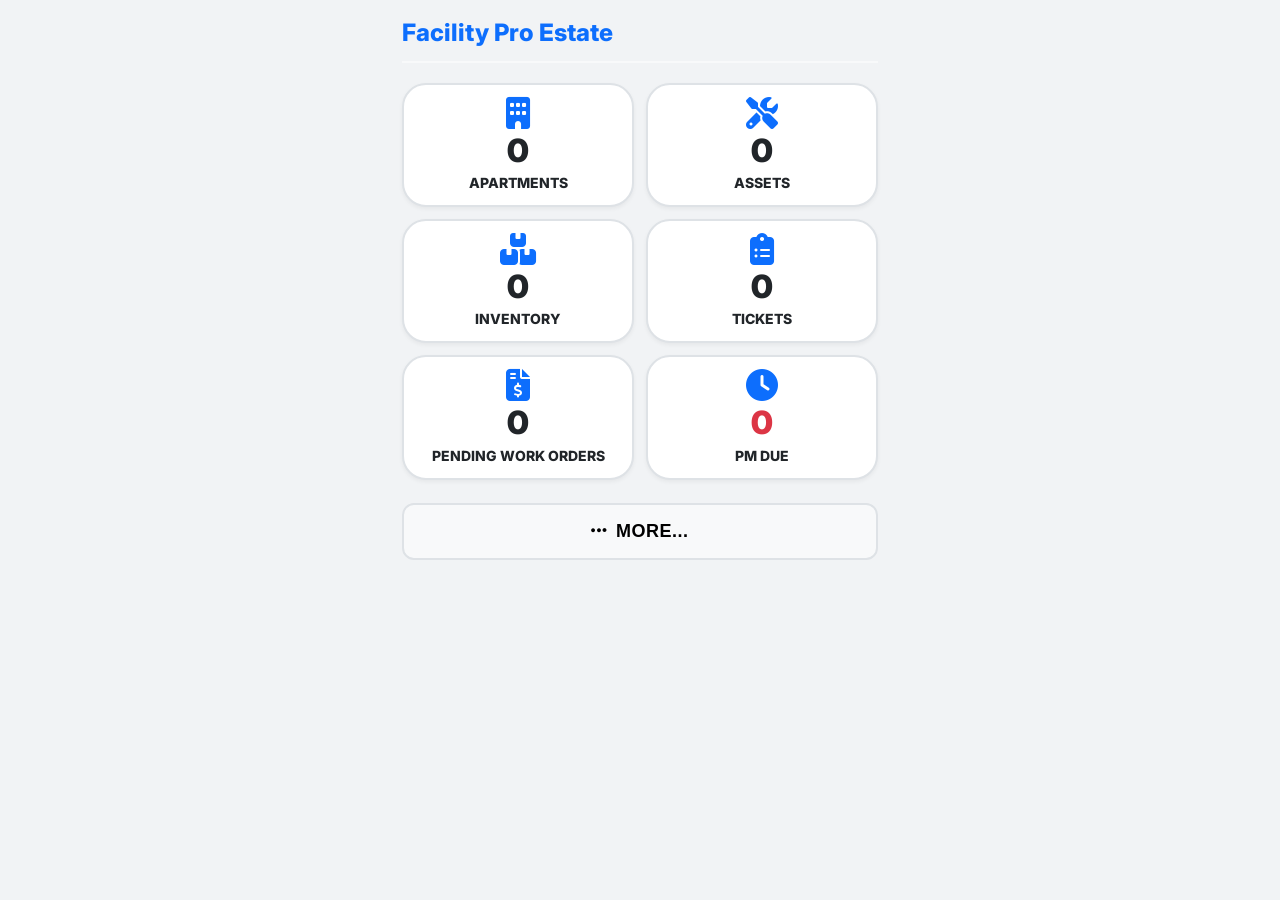
==== commit 9fb2e338: "Update" ====
--- a/index.html
+++ b/index.html
@@ -1,405 +1,1026 @@
-<!DOCTYPE html>
+<!doctype html>
 <html lang="en">
-<head>
-  <meta charset="UTF-8">
-  <meta name="viewport" content="width=device-width, initial-scale=1.0, maximum-scale=1.0, user-scalable=no, viewport-fit=cover">
-  
-  <meta name="theme-color" content="#F1F3F5">
-
-  <meta name="mobile-web-app-capable" content="yes">
-  <meta name="apple-mobile-web-app-capable" content="yes">
-  <meta name="apple-mobile-web-app-status-bar-style" content="default">
-  <meta name="apple-mobile-web-app-title" content="Facility Pro">
-  
-  <link rel="apple-touch-icon" href="logo.png">
-  
-  <link rel="icon" type="image/png" href="logo.png">
-  <title>Facility Pro Mobile</title>
-  
-  <link rel="manifest" href="manifest.json">
-  <link href="https://fonts.googleapis.com/css2?family=Inter:wght@400;500;600;700;800&display=swap" rel="stylesheet">
-  <link rel="stylesheet" href="https://cdnjs.cloudflare.com/ajax/libs/font-awesome/6.4.0/css/all.min.css">  
-  <script src="https://cdnjs.cloudflare.com/ajax/libs/html2pdf.js/0.10.1/html2pdf.bundle.min.js"></script>
-  <script src="https://unpkg.com/pdf-lib@1.17.1/dist/pdf-lib.min.js"></script>
-
-  <link rel="stylesheet" href="styles.css">
-
-  <script src="app.js" defer></script>
-</head>
-<body>
-
-  <div id="sync-status" style="position:fixed; top:0; right:10px; z-index:9999; font-size:11px; background:rgba(0,0,0,0.7); color:#fff; padding:4px 10px; border-radius:0 0 8px 8px; font-weight:bold; display:none;">
-    <i class="fas fa-sync-alt fa-spin"></i> Syncing Offline Data...
-  </div>
-
-  <div class="app">
-    <main class="main">
-      
-      <div id="view-dashboard" class="page-view active-view">
-        <div style="display: flex; align-items: center; gap: 12px; margin-bottom: 20px; padding-bottom: 10px; border-bottom: 2px solid var(--card-light);">
-          <img id="app-header-logo" src="" alt="Logo" style="height: 45px; max-width: 130px; object-fit: contain;" onerror="this.style.display='none';">
-          <h2 id="app-header-title" style="color:var(--primary); font-weight:800; margin: 0;">Facility Pro</h2>
-        </div>
-
-        <div id="pms-alert-banner" class="alert-banner" onclick="showPage('assets')">
-          <i class="fas fa-exclamation-triangle"></i>
-          <span id="pms-alert-text">0 Heavy Assets Overdue for Scheduled PM Check</span>
-        </div>
-        
-        <div class="nav-grid">
-          <div class="nav-card" onclick="showPage('apartments')">
+  <head>
+    <meta charset="UTF-8" />
+    <meta
+      name="viewport"
+      content="width=device-width, initial-scale=1.0, maximum-scale=1.0, user-scalable=no, viewport-fit=cover"
+    />
+    <meta name="theme-color" content="#F1F3F5" />
+    <meta name="mobile-web-app-capable" content="yes" />
+    <meta name="apple-mobile-web-app-capable" content="yes" />
+    <meta name="apple-mobile-web-app-status-bar-style" content="default" />
+    <meta name="apple-mobile-web-app-title" content="Facility Pro" />
+    <link rel="apple-touch-icon" href="logo.png" />
+    <link rel="icon" type="image/png" href="logo.png" />
+    <title>Facility Pro Mobile</title>
+    <link rel="manifest" href="manifest.json" />
+    <link
+      href="https://fonts.googleapis.com/css2?family=Inter:wght@400;500;600;700;800&display=swap"
+      rel="stylesheet"
+    />
+    <link
+      rel="stylesheet"
+      href="https://cdnjs.cloudflare.com/ajax/libs/font-awesome/6.4.0/css/all.min.css"
+    />
+    <script src="https://cdnjs.cloudflare.com/ajax/libs/html2pdf.js/0.10.1/html2pdf.bundle.min.js"></script>
+    <script src="https://unpkg.com/pdf-lib@1.17.1/dist/pdf-lib.min.js"></script>
+    <link rel="stylesheet" href="styles.css" />
+    <script src="app.js" defer></script>
+    <base target="_blank" />
+  </head>
+  <body>
+    <!-- Toast Notification System -->
+    <div id="toast-container" role="status" aria-live="polite"></div>
+
+    <!-- Global Loading Overlay -->
+    <div id="global-loader" class="loader-overlay" style="display: none">
+      <div class="loader-spinner"></div>
+      <p class="loader-text">Loading...</p>
+    </div>
+
+    <!-- Sync Status -->
+    <div
+      id="sync-status"
+      style="
+        position: fixed;
+        top: 0;
+        right: 10px;
+        z-index: 9999;
+        font-size: 11px;
+        background: rgba(0, 0, 0, 0.7);
+        color: #fff;
+        padding: 4px 10px;
+        border-radius: 0 0 8px 8px;
+        font-weight: bold;
+        display: none;
+      "
+    >
+      <i class="fas fa-sync-alt fa-spin"></i> Syncing Offline Data...
+    </div>
+
+    <!-- Pull to Refresh Indicator -->
+    <div
+      id="pull-indicator"
+      style="
+        position: fixed;
+        top: 0;
+        left: 0;
+        width: 100%;
+        height: 60px;
+        background: var(--primary);
+        color: #fff;
+        display: none;
+        align-items: center;
+        justify-content: center;
+        font-weight: 800;
+        font-size: 14px;
+        z-index: 9998;
+        transform: translateY(-60px);
+        transition: transform 0.2s ease;
+      "
+    >
+      <i class="fas fa-arrow-down" style="margin-right: 8px"></i> Pull to
+      refresh...
+    </div>
+
+    <div class="app">
+      <main class="main">
+        <div id="view-dashboard" class="page-view active-view">
+          <div class="dashboard-header">
+            <img
+              id="app-header-logo"
+              src=""
+              alt="Logo"
+              class="app-logo"
+              onerror="this.style.display = 'none'"
+            />
+            <h2 id="app-header-title" class="app-title">Facility Pro</h2>
+          </div>
+
+          <div
+            id="pms-alert-banner"
+            class="alert-banner"
+            onclick="showPage('assets')"
+          >
+            <i class="fas fa-exclamation-triangle"></i>
+            <span id="pms-alert-text"
+              >0 Heavy Assets Overdue for Scheduled PM Check</span
+            >
+          </div>
+
+          <div class="nav-grid">
+            <div
+              class="nav-card"
+              onclick="showPage('apartments')"
+              role="button"
+              tabindex="0"
+              aria-label="Apartments"
+            >
+              <i class="fas fa-building"></i>
+              <div id="s-tenancy" class="count">--</div>
+              <small>Apartments</small>
+            </div>
+            <div
+              class="nav-card"
+              onclick="showPage('assets')"
+              role="button"
+              tabindex="0"
+              aria-label="Assets"
+            >
+              <i class="fas fa-tools"></i>
+              <div id="s-asset" class="count">--</div>
+              <small>Assets</small>
+            </div>
+            <div
+              class="nav-card"
+              onclick="showPage('inventory')"
+              role="button"
+              tabindex="0"
+              aria-label="Inventory"
+            >
+              <i class="fas fa-boxes"></i>
+              <div id="s-inv" class="count">--</div>
+              <small>Inventory</small>
+            </div>
+            <div
+              class="nav-card"
+              onclick="showPage('maint')"
+              role="button"
+              tabindex="0"
+              aria-label="Tickets"
+            >
+              <i class="fas fa-clipboard-list"></i>
+              <div id="count-maint" class="count">--</div>
+              <small>Tickets</small>
+            </div>
+            <div
+              class="nav-card"
+              onclick="showPage('workorders')"
+              role="button"
+              tabindex="0"
+              aria-label="Work Orders"
+            >
+              <i class="fas fa-file-invoice-dollar"></i>
+              <div id="s-wo" class="count">--</div>
+              <small>Pending Work Orders</small>
+            </div>
+            <div
+              class="nav-card"
+              onclick="showPage('assets')"
+              role="button"
+              tabindex="0"
+              aria-label="PM Due"
+            >
+              <i class="fas fa-clock"></i>
+              <div id="s-pm-due" class="count" style="color: var(--danger)">
+                --
+              </div>
+              <small>PM Due</small>
+            </div>
+          </div>
+
+          <button
+            class="action-btn"
+            style="
+              background: var(--card-light);
+              border: 2px solid var(--border);
+              color: #000;
+              margin-top: 8px;
+            "
+            onclick="showPage('more')"
+          >
+            <i class="fas fa-ellipsis-h"></i> More...
+          </button>
+        </div>
+
+        <div id="view-more" class="page-view">
+          <div class="page-header">
+            <div class="header-group">
+              <button
+                class="home-btn"
+                onclick="showPage('dashboard')"
+                aria-label="Back to dashboard"
+              >
+                <i class="fas fa-home"></i>
+              </button>
+              <h2>More Options</h2>
+            </div>
+          </div>
+
+          <div class="nav-grid">
+            <div
+              class="nav-card-small"
+              onclick="showPage('serviceunits')"
+              role="button"
+              tabindex="0"
+            >
+              <i class="fas fa-warehouse"></i>
+              <small>Service Units</small>
+            </div>
+            <div
+              class="nav-card-small"
+              onclick="showPage('utilities')"
+              role="button"
+              tabindex="0"
+            >
+              <i class="fas fa-bolt"></i>
+              <small>Utilities & Plant</small>
+            </div>
+            <div
+              class="nav-card-small"
+              onclick="showPage('expenserequests')"
+              role="button"
+              tabindex="0"
+            >
+              <i class="fas fa-file-signature"></i>
+              <small>Expense Req</small>
+            </div>
+            <div
+              class="nav-card-small"
+              onclick="showPage('cashexpenses')"
+              role="button"
+              tabindex="0"
+            >
+              <i class="fas fa-money-bill-wave"></i>
+              <small>Cash Expenses</small>
+            </div>
+            <div
+              class="nav-card-small"
+              onclick="showPage('payments')"
+              role="button"
+              tabindex="0"
+            >
+              <i class="fas fa-wallet"></i>
+              <small>Ledger</small>
+            </div>
+            <div
+              class="nav-card-small"
+              onclick="showPage('staff')"
+              role="button"
+              tabindex="0"
+            >
+              <i class="fas fa-users"></i>
+              <small>Staff</small>
+            </div>
+            <div
+              class="nav-card-small"
+              onclick="showPage('vendors')"
+              role="button"
+              tabindex="0"
+            >
+              <i class="fas fa-truck"></i>
+              <small>Vendors</small>
+            </div>
+            <div
+              class="nav-card-small"
+              onclick="showPage('archived')"
+              role="button"
+              tabindex="0"
+            >
+              <i class="fas fa-archive"></i>
+              <small>Archive Bin</small>
+            </div>
+            <div
+              class="nav-card-small"
+              onclick="showPage('reports')"
+              style="grid-column: span 2"
+              role="button"
+              tabindex="0"
+            >
+              <i class="fas fa-print"></i>
+              <small>Reports Console</small>
+            </div>
+            <div
+              class="nav-card-small"
+              onclick="showPage('settings')"
+              style="grid-column: span 2; background: #e9ecef"
+              role="button"
+              tabindex="0"
+            >
+              <i class="fas fa-cog" style="color: #6c757d"></i>
+              <small style="color: #6c757d">Settings</small>
+            </div>
+          </div>
+        </div>
+
+        <div id="view-apartments" class="page-view">
+          <div class="page-header">
+            <div class="header-group">
+              <button
+                class="home-btn"
+                onclick="showPage('dashboard')"
+                aria-label="Back to dashboard"
+              >
+                <i class="fas fa-home"></i>
+              </button>
+              <h2>Apartments</h2>
+            </div>
+          </div>
+          <div class="search-box">
+            <i class="fas fa-search search-icon"></i>
+            <input
+              type="text"
+              id="apt-search"
+              placeholder="Search by unit or tenant..."
+              oninput="filterList('apartments', this.value)"
+            />
+          </div>
+          <div id="apt-list"></div>
+          <div id="apt-empty" class="empty-state" style="display: none">
             <i class="fas fa-building"></i>
-            <div id="s-tenancy" class="count">--</div>
-            <small>Apartments</small>
-          </div>
-          <div class="nav-card" onclick="showPage('assets')">
+            <p>No apartments found</p>
+          </div>
+        </div>
+
+        <div id="view-serviceunits" class="page-view">
+          <div class="page-header">
+            <div class="header-group">
+              <button
+                class="home-btn"
+                onclick="showPage('dashboard')"
+                aria-label="Back to dashboard"
+              >
+                <i class="fas fa-home"></i>
+              </button>
+              <h2>Service Units</h2>
+            </div>
+          </div>
+          <div id="service-list"></div>
+          <div id="service-empty" class="empty-state" style="display: none">
+            <i class="fas fa-warehouse"></i>
+            <p>No service units found</p>
+          </div>
+        </div>
+
+        <div id="view-assets" class="page-view">
+          <div class="page-header">
+            <div class="header-group">
+              <button
+                class="home-btn"
+                onclick="showPage('dashboard')"
+                aria-label="Back to dashboard"
+              >
+                <i class="fas fa-home"></i>
+              </button>
+              <h2>Assets</h2>
+            </div>
+            <button
+              class="action-btn"
+              style="width: auto; padding: 10px 20px"
+              onclick="openModal('asset')"
+            >
+              Add
+            </button>
+          </div>
+          <div style="margin-bottom: 15px">
+            <label>VIEW BY UNIT:</label>
+            <select id="asset-unit-filter" onchange="refreshData('assets')">
+              <option value="ALL">-- ALL ASSETS --</option>
+            </select>
+          </div>
+          <div class="search-box">
+            <i class="fas fa-search search-icon"></i>
+            <input
+              type="text"
+              id="asset-search"
+              placeholder="Search assets..."
+              oninput="filterList('assets', this.value)"
+            />
+          </div>
+          <div id="asset-list"></div>
+          <div id="asset-empty" class="empty-state" style="display: none">
             <i class="fas fa-tools"></i>
-            <div id="s-asset" class="count">--</div>
-            <small>Assets</small>
-          </div>
-          <div class="nav-card" onclick="showPage('inventory')">
+            <p>No assets found</p>
+          </div>
+        </div>
+
+        <div id="view-maint" class="page-view">
+          <div class="page-header">
+            <div class="header-group">
+              <button
+                class="home-btn"
+                onclick="showPage('dashboard')"
+                aria-label="Back to dashboard"
+              >
+                <i class="fas fa-home"></i>
+              </button>
+              <h2>Maintenance</h2>
+            </div>
+            <button
+              class="action-btn"
+              style="width: auto; padding: 10px 20px"
+              onclick="openModal('maintenance')"
+            >
+              Add
+            </button>
+          </div>
+          <div style="margin-bottom: 15px">
+            <label>FILTER BY STATUS:</label>
+            <select
+              id="maint-status-filter"
+              onchange="refreshData('maintenance')"
+            >
+              <option value="ALL">-- ALL TICKETS --</option>
+              <option value="Open">Open</option>
+              <option value="In Progress">In Progress</option>
+              <option value="Resolved">Resolved</option>
+            </select>
+          </div>
+          <div class="search-box">
+            <i class="fas fa-search search-icon"></i>
+            <input
+              type="text"
+              id="maint-search"
+              placeholder="Search tickets..."
+              oninput="filterList('maintenance', this.value)"
+            />
+          </div>
+          <div id="maint-list"></div>
+          <div id="maint-empty" class="empty-state" style="display: none">
+            <i class="fas fa-clipboard-list"></i>
+            <p>No maintenance tickets</p>
+          </div>
+        </div>
+
+        <div id="view-workorders" class="page-view">
+          <div class="page-header">
+            <div class="header-group">
+              <button
+                class="home-btn"
+                onclick="showPage('dashboard')"
+                aria-label="Back to dashboard"
+              >
+                <i class="fas fa-home"></i>
+              </button>
+              <h2>Work Orders</h2>
+            </div>
+            <button
+              class="action-btn"
+              style="width: auto; padding: 10px 20px"
+              onclick="openModal('workorder')"
+            >
+              Add
+            </button>
+          </div>
+          <div style="margin-bottom: 15px">
+            <label>FILTER BY STATUS:</label>
+            <select id="wo-status-filter" onchange="refreshData('workorders')">
+              <option value="ALL">-- ALL RECORDS --</option>
+              <option value="Pending Approval">Pending Approval</option>
+              <option value="Approved">Approved</option>
+              <option value="Declined">Declined</option>
+            </select>
+          </div>
+          <div class="search-box">
+            <i class="fas fa-search search-icon"></i>
+            <input
+              type="text"
+              id="wo-search"
+              placeholder="Search work orders..."
+              oninput="filterList('workorders', this.value)"
+            />
+          </div>
+          <div id="wo-list"></div>
+          <div id="wo-empty" class="empty-state" style="display: none">
+            <i class="fas fa-file-invoice-dollar"></i>
+            <p>No work orders found</p>
+          </div>
+        </div>
+
+        <div id="view-expenserequests" class="page-view">
+          <div class="page-header">
+            <div class="header-group">
+              <button
+                class="home-btn"
+                onclick="showPage('dashboard')"
+                aria-label="Back to dashboard"
+              >
+                <i class="fas fa-home"></i>
+              </button>
+              <h2>Expense Requests</h2>
+            </div>
+            <button
+              class="action-btn"
+              style="width: auto; padding: 10px 20px"
+              onclick="openModal('expenserequest')"
+            >
+              Add
+            </button>
+          </div>
+          <div id="expense-req-list"></div>
+          <div id="expense-req-empty" class="empty-state" style="display: none">
+            <i class="fas fa-file-signature"></i>
+            <p>No expense requests</p>
+          </div>
+        </div>
+
+        <div id="view-cashexpenses" class="page-view">
+          <div class="page-header">
+            <div class="header-group">
+              <button
+                class="home-btn"
+                onclick="showPage('dashboard')"
+                aria-label="Back to dashboard"
+              >
+                <i class="fas fa-home"></i>
+              </button>
+              <h2>Cash Expenses</h2>
+            </div>
+            <button
+              class="action-btn"
+              style="width: auto; padding: 10px 20px"
+              onclick="openModal('cashexpense')"
+            >
+              Add
+            </button>
+          </div>
+          <div id="cash-expense-list"></div>
+          <div
+            id="cash-expense-empty"
+            class="empty-state"
+            style="display: none"
+          >
+            <i class="fas fa-money-bill-wave"></i>
+            <p>No cash expenses</p>
+          </div>
+        </div>
+
+        <div id="view-inventory" class="page-view">
+          <div class="page-header">
+            <div class="header-group">
+              <button
+                class="home-btn"
+                onclick="showPage('dashboard')"
+                aria-label="Back to dashboard"
+              >
+                <i class="fas fa-home"></i>
+              </button>
+              <h2>Inventory</h2>
+            </div>
+            <button
+              class="action-btn"
+              style="width: auto; padding: 10px 20px"
+              onclick="openModal('inventory')"
+            >
+              Add
+            </button>
+          </div>
+          <div class="search-box">
+            <i class="fas fa-search search-icon"></i>
+            <input
+              type="text"
+              id="inventory-search"
+              placeholder="Search inventory..."
+              oninput="filterList('inventory', this.value)"
+            />
+          </div>
+          <div id="inventory-list"></div>
+          <div id="inventory-empty" class="empty-state" style="display: none">
             <i class="fas fa-boxes"></i>
-            <div id="s-inv" class="count">--</div>
-            <small>Inventory</small>
-          </div>
-          <div class="nav-card" onclick="showPage('maint')">
-            <i class="fas fa-clipboard-list"></i>
-            <div id="count-maint" class="count">--</div> 
-            <small>Tickets</small>
-          </div>
-          <div class="nav-card" onclick="showPage('workorders')">
-            <i class="fas fa-file-invoice-dollar"></i>
-            <div id="s-wo" class="count">--</div>
-            <small>Pending Work Orders</small>
-          </div>
-          <div class="nav-card" onclick="showPage('assets')">
-            <i class="fas fa-clock"></i>
-            <div id="s-pm-due" class="count" style="color:var(--danger);">--</div>
-            <small>PM Due</small>
-          </div>
-        </div>
-
-        <button class="action-btn" style="background:var(--card-light); border:2px solid var(--border); color:#000; margin-top: 8px;" onclick="showPage('more')">
-          <i class="fas fa-ellipsis-h"></i> More...
-        </button>
-      </div>
-
-      <div id="view-more" class="page-view">
-        <div class="page-header">
-          <div class="header-group">
-            <button class="home-btn" onclick="showPage('dashboard')"><i class="fas fa-home"></i></button>
-            <h2>More Options</h2>
-          </div>
-        </div>
-        
-        <div class="nav-grid">
-          <div class="nav-card-small" onclick="showPage('serviceunits')">
-            <i class="fas fa-warehouse"></i>
-            <small>Service Units</small>
-          </div>
-          <div class="nav-card-small" onclick="showPage('utilities')">
+            <p>No inventory items</p>
+          </div>
+        </div>
+
+        <div id="view-payments" class="page-view">
+          <div
+            class="page-header"
+            style="
+              flex-direction: column;
+              align-items: flex-start;
+              gap: 10px;
+              border-bottom: 3px solid var(--text);
+              padding-bottom: 15px;
+            "
+          >
+            <div
+              style="
+                display: flex;
+                width: 100%;
+                justify-content: space-between;
+                align-items: center;
+              "
+            >
+              <div class="header-group">
+                <button
+                  class="home-btn"
+                  onclick="showPage('dashboard')"
+                  aria-label="Back to dashboard"
+                >
+                  <i class="fas fa-home"></i>
+                </button>
+                <h2>Ledger Transactions</h2>
+              </div>
+              <button
+                class="action-btn"
+                style="width: auto; padding: 10px 20px"
+                onclick="openModal('payment')"
+              >
+                Add
+              </button>
+            </div>
+          </div>
+          <div
+            id="ledger-balance-card"
+            class="card"
+            style="
+              background: #e8f0fe;
+              border-color: #b3d1ff;
+              margin-bottom: 15px;
+            "
+          >
+            <h4><i class="fas fa-chart-pie"></i> Net Financial Position</h4>
+            <p style="font-size: 14px; font-weight: 600; margin-top: 4px">
+              Inflow (Payments) vs. Outflow (Cash Expenses)
+            </p>
+            <div
+              id="s-ledger-balance"
+              style="
+                font-size: 26px;
+                font-weight: 900;
+                color: var(--text);
+                margin-top: 5px;
+              "
+            >
+              ₦0.00
+            </div>
+          </div>
+          <div class="search-box">
+            <i class="fas fa-search search-icon"></i>
+            <input
+              type="text"
+              id="payment-search"
+              placeholder="Search transactions..."
+              oninput="filterList('payments', this.value)"
+            />
+          </div>
+          <div id="payment-list" style="margin-top: 15px"></div>
+          <div id="payment-empty" class="empty-state" style="display: none">
+            <i class="fas fa-wallet"></i>
+            <p>No transactions found</p>
+          </div>
+        </div>
+
+        <div id="view-utilities" class="page-view">
+          <div
+            class="page-header"
+            style="
+              flex-direction: column;
+              align-items: flex-start;
+              gap: 10px;
+              border-bottom: 3px solid var(--text);
+              padding-bottom: 15px;
+            "
+          >
+            <div
+              style="
+                display: flex;
+                width: 100%;
+                justify-content: space-between;
+                align-items: center;
+              "
+            >
+              <div class="header-group">
+                <button
+                  class="home-btn"
+                  onclick="showPage('dashboard')"
+                  aria-label="Back to dashboard"
+                >
+                  <i class="fas fa-home"></i>
+                </button>
+                <h2>Utilities & Plant</h2>
+              </div>
+            </div>
+            <div style="display: flex; gap: 10px; width: 100%">
+              <button
+                class="action-btn"
+                style="flex: 1; padding: 12px; font-size: 16px"
+                onclick="openModal('utility')"
+              >
+                <i class="fas fa-bolt"></i> Meter Log
+              </button>
+              <button
+                class="action-btn"
+                style="
+                  flex: 1;
+                  padding: 12px;
+                  font-size: 16px;
+                  background: var(--primary);
+                "
+                onclick="openModal('generator')"
+              >
+                <i class="fas fa-charging-station"></i> Plant Log
+              </button>
+            </div>
+          </div>
+          <div
+            id="generator-efficiency-card"
+            class="card"
+            style="
+              background: #e8f0fe;
+              border-color: #b3d1ff;
+              display: none;
+              margin-bottom: 15px;
+            "
+          ></div>
+          <div id="util-list" style="margin-top: 15px"></div>
+          <div id="util-empty" class="empty-state" style="display: none">
             <i class="fas fa-bolt"></i>
-            <small>Utilities & Plant</small>
-          </div>
-          <div class="nav-card-small" onclick="showPage('expenserequests')">
-            <i class="fas fa-file-signature"></i>
-            <small>Expense Req</small>
-          </div>
-          <div class="nav-card-small" onclick="showPage('cashexpenses')">
-            <i class="fas fa-money-bill-wave"></i>
-            <small>Cash Expenses</small>
-          </div>
-          <div class="nav-card-small" onclick="showPage('payments')">
-            <i class="fas fa-wallet"></i>
-            <small>Ledger</small>
-          </div>
-          <div class="nav-card-small" onclick="showPage('staff')">
+            <p>No utility records</p>
+          </div>
+        </div>
+
+        <div id="view-staff" class="page-view">
+          <div class="page-header">
+            <div class="header-group">
+              <button
+                class="home-btn"
+                onclick="showPage('dashboard')"
+                aria-label="Back to dashboard"
+              >
+                <i class="fas fa-home"></i>
+              </button>
+              <h2>Staff Directory</h2>
+            </div>
+            <button
+              class="action-btn"
+              style="width: auto; padding: 10px 20px"
+              onclick="openModal('staff')"
+            >
+              Add
+            </button>
+          </div>
+          <div class="search-box">
+            <i class="fas fa-search search-icon"></i>
+            <input
+              type="text"
+              id="staff-search"
+              placeholder="Search staff..."
+              oninput="filterList('staff', this.value)"
+            />
+          </div>
+          <div id="staff-list"></div>
+          <div id="staff-empty" class="empty-state" style="display: none">
             <i class="fas fa-users"></i>
-            <small>Staff</small>
-          </div>
-          <div class="nav-card-small" onclick="showPage('vendors')">
+            <p>No staff members found</p>
+          </div>
+        </div>
+
+        <div id="view-vendors" class="page-view">
+          <div class="page-header">
+            <div class="header-group">
+              <button
+                class="home-btn"
+                onclick="showPage('dashboard')"
+                aria-label="Back to dashboard"
+              >
+                <i class="fas fa-home"></i>
+              </button>
+              <h2>Vendors</h2>
+            </div>
+            <button
+              class="action-btn"
+              style="width: auto; padding: 10px 20px"
+              onclick="openModal('vendor')"
+            >
+              Add
+            </button>
+          </div>
+          <div class="search-box">
+            <i class="fas fa-search search-icon"></i>
+            <input
+              type="text"
+              id="vendor-search"
+              placeholder="Search vendors..."
+              oninput="filterList('vendors', this.value)"
+            />
+          </div>
+          <div id="vendor-list"></div>
+          <div id="vendor-empty" class="empty-state" style="display: none">
             <i class="fas fa-truck"></i>
-            <small>Vendors</small>
-          </div>
-          <div class="nav-card-small" onclick="showPage('archived')">
+            <p>No vendors found</p>
+          </div>
+        </div>
+
+        <div id="view-archived" class="page-view">
+          <div class="page-header">
+            <div class="header-group">
+              <button
+                class="home-btn"
+                onclick="showPage('dashboard')"
+                aria-label="Back to dashboard"
+              >
+                <i class="fas fa-home"></i>
+              </button>
+              <h2>Archive Bin</h2>
+            </div>
+          </div>
+          <div style="margin-bottom: 15px">
+            <label>FILTER BY SYSTEM SEGMENT:</label>
+            <select
+              id="archive-segment-filter"
+              onchange="refreshData('archived')"
+            >
+              <option value="ALL">-- ALL ARCHIVED RECORDS --</option>
+              <option value="assets">Assets</option>
+              <option value="inventory">Inventory</option>
+              <option value="staff">Staff</option>
+              <option value="vendors">Vendors</option>
+            </select>
+          </div>
+          <div id="archived-list"></div>
+          <div id="archived-empty" class="empty-state" style="display: none">
             <i class="fas fa-archive"></i>
-            <small>Archive Bin</small>
-          </div>
-          <div class="nav-card-small" onclick="showPage('reports')" style="grid-column: span 2;">
-            <i class="fas fa-print"></i>
-            <small>Reports Console</small>
-          </div>
-          <div class="nav-card-small" onclick="showPage('settings')" style="grid-column: span 2; background: #e9ecef;">
-            <i class="fas fa-cog" style="color: #6c757d;"></i>
-            <small style="color: #6c757d;">Settings</small>
-          </div>
-        </div>
-      </div>
-
-      <div id="view-apartments" class="page-view">
-        <div class="page-header">
-          <div class="header-group">
-            <button class="home-btn" onclick="showPage('dashboard')"><i class="fas fa-home"></i></button>
-            <h2>Apartments</h2>
-          </div>
-        </div>
-        <div id="apt-list"></div>
-      </div>
-
-      <div id="view-serviceunits" class="page-view">
-        <div class="page-header">
-          <div class="header-group">
-            <button class="home-btn" onclick="showPage('dashboard')"><i class="fas fa-home"></i></button>
-            <h2>Service Units</h2>
-          </div>
-        </div>
-        <div id="service-list"></div>
-      </div>
-
-      <div id="view-assets" class="page-view">
-        <div class="page-header">
-          <div class="header-group">
-            <button class="home-btn" onclick="showPage('dashboard')"><i class="fas fa-home"></i></button>
-            <h2>Assets</h2>
-          </div>
-          <button class="action-btn" style="width:auto; padding:10px 20px;" onclick="openModal('asset')">Add</button>
-        </div>
-        <div style="margin-bottom: 15px;">
-          <label>VIEW BY UNIT:</label>
-          <select id="asset-unit-filter" onchange="refreshData('assets')">
-            <option value="ALL">-- ALL ASSETS --</option>
-          </select>
-        </div>
-        <div id="asset-list"></div>
-      </div>
-
-      <div id="view-maint" class="page-view">
-        <div class="page-header">
-          <div class="header-group">
-            <button class="home-btn" onclick="showPage('dashboard')"><i class="fas fa-home"></i></button>
-            <h2>Maintenance</h2>
-          </div>
-          <button class="action-btn" style="width:auto; padding:10px 20px;" onclick="openModal('maintenance')">Add</button>
-        </div>
-        <div style="margin-bottom: 15px;">
-          <label>FILTER BY STATUS:</label>
-          <select id="maint-status-filter" onchange="refreshData('maintenance')">
-            <option value="ALL">-- ALL TICKETS --</option>
-            <option value="Open">Open</option>
-            <option value="In Progress">In Progress</option>
-            <option value="Resolved">Resolved</option>
-          </select>
-        </div>
-        <div id="maint-list"></div>
-      </div>
-
-      <div id="view-workorders" class="page-view">
-        <div class="page-header">
-          <div class="header-group">
-            <button class="home-btn" onclick="showPage('dashboard')"><i class="fas fa-home"></i></button>
-            <h2>Work Orders</h2>
-          </div>
-          <button class="action-btn" style="width:auto; padding:10px 20px;" onclick="openModal('workorder')">Add</button>
-        </div>
-        <div style="margin-bottom: 15px;">
-          <label>FILTER BY STATUS:</label>
-          <select id="wo-status-filter" onchange="refreshData('workorders')">
-            <option value="ALL">-- ALL RECORDS --</option>
-            <option value="Pending Approval">Pending Approval</option>
-            <option value="Approved">Approved</option>
-            <option value="Declined">Declined</option>
-          </select>
-        </div>
-        <div id="wo-list"></div>
-      </div>
-
-      <div id="view-expenserequests" class="page-view">
-        <div class="page-header">
-          <div class="header-group">
-            <button class="home-btn" onclick="showPage('dashboard')"><i class="fas fa-home"></i></button>
-            <h2>Expense Requests</h2>
-          </div>
-          <button class="action-btn" style="width:auto; padding:10px 20px;" onclick="openModal('expenserequest')">Add</button>
-        </div>
-        <div id="expense-req-list"></div>
-      </div>
-
-      <div id="view-cashexpenses" class="page-view">
-        <div class="page-header">
-          <div class="header-group">
-            <button class="home-btn" onclick="showPage('dashboard')"><i class="fas fa-home"></i></button>
-            <h2>Cash Expenses</h2>
-          </div>
-          <button class="action-btn" style="width:auto; padding:10px 20px;" onclick="openModal('cashexpense')">Add</button>
-        </div>
-        <div id="cash-expense-list"></div>
-      </div>
-      
-      <div id="view-inventory" class="page-view">
-        <div class="page-header">
-          <div class="header-group">
-            <button class="home-btn" onclick="showPage('dashboard')"><i class="fas fa-home"></i></button>
-            <h2>Inventory</h2>
-          </div>
-          <button class="action-btn" style="width:auto; padding:10px 20px;" onclick="openModal('inventory')">Add</button>
-        </div>
-        <div id="inventory-list"></div>
-      </div>
-
-      <div id="view-payments" class="page-view">
-        <div class="page-header" style="flex-direction: column; align-items: flex-start; gap: 10px; border-bottom: 3px solid var(--text); padding-bottom:15px;">
-          <div style="display:flex; width:100%; justify-content:space-between; align-items:center;">
-            <div class="header-group">
-              <button class="home-btn" onclick="showPage('dashboard')"><i class="fas fa-home"></i></button>
-              <h2>Ledger Transactions</h2>
-            </div>
-            <button class="action-btn" style="width:auto; padding:10px 20px;" onclick="openModal('payment')">Add</button>
-          </div>
-        </div>
-        <div id="ledger-balance-card" class="card" style="background:#E8F0FE; border-color:#B3D1FF; margin-bottom:15px;">
-          <h4><i class="fas fa-chart-pie"></i> Net Financial Position</h4>
-          <p style="font-size:14px; font-weight:600; margin-top:4px;">Inflow (Payments) vs. Outflow (Cash Expenses)</p>
-          <div id="s-ledger-balance" style="font-size:26px; font-weight:900; color:var(--text); margin-top:5px;">₦0.00</div>
-        </div>
-        <div id="payment-list" style="margin-top:15px;"></div>
-      </div>
-
-      <div id="view-utilities" class="page-view">
-        <div class="page-header" style="flex-direction: column; align-items: flex-start; gap: 10px; border-bottom: 3px solid var(--text); padding-bottom:15px;">
-          <div style="display:flex; width:100%; justify-content:space-between; align-items:center;">
-            <div class="header-group">
-              <button class="home-btn" onclick="showPage('dashboard')"><i class="fas fa-home"></i></button>
-              <h2>Utilities & Plant</h2>
-            </div>
-          </div>
-          <div style="display:flex; gap:10px; width:100%;">
-            <button class="action-btn" style="flex:1; padding:12px; font-size:16px;" onclick="openModal('utility')"><i class="fas fa-bolt"></i> Meter Log</button>
-            <button class="action-btn" style="flex:1; padding:12px; font-size:16px; background:var(--primary);" onclick="openModal('generator')"><i class="fas fa-charging-station"></i> Plant Log</button>
-          </div>
-        </div>
-        <div id="generator-efficiency-card" class="card" style="background:#E8F0FE; border-color:#B3D1FF; display:none; margin-bottom:15px;"></div>
-        <div id="util-list" style="margin-top:15px;"></div>
-      </div>
-
-      <div id="view-staff" class="page-view">
-        <div class="page-header">
-          <div class="header-group">
-            <button class="home-btn" onclick="showPage('dashboard')"><i class="fas fa-home"></i></button>
-            <h2>Staff Directory</h2>
-          </div>
-          <button class="action-btn" style="width:auto; padding:10px 20px;" onclick="openModal('staff')">Add</button>
-        </div>
-        <div id="staff-list"></div>
-      </div>
-
-      <div id="view-vendors" class="page-view">
-        <div class="page-header">
-          <div class="header-group">
-            <button class="home-btn" onclick="showPage('dashboard')"><i class="fas fa-home"></i></button>
-            <h2>Vendors</h2>
-          </div>
-          <button class="action-btn" style="width:auto; padding:10px 20px;" onclick="openModal('vendor')">Add</button>
-        </div>
-        <div id="vendor-list"></div>
-      </div>
-
-      <div id="view-archived" class="page-view">
-        <div class="page-header">
-          <div class="header-group">
-            <button class="home-btn" onclick="showPage('dashboard')"><i class="fas fa-home"></i></button>
-            <h2>Archive Bin</h2>
-          </div>
-        </div>
-        <div style="margin-bottom: 15px;">
-          <label>FILTER BY SYSTEM SEGMENT:</label>
-          <select id="archive-segment-filter" onchange="refreshData('archived')">
-            <option value="ALL">-- ALL ARCHIVED RECORDS --</option>
-            <option value="assets">Assets</option>
-            <option value="inventory">Inventory</option>
-            <option value="staff">Staff</option>
-            <option value="vendors">Vendors</option>
-          </select>
-        </div>
-        <div id="archived-list"></div>
-      </div>
-
-      <div id="view-reports" class="page-view">
-        <div class="page-header">
-          <div class="header-group">
-            <button class="home-btn" onclick="showPage('dashboard')"><i class="fas fa-home"></i></button>
-            <h2>Reports Console</h2>
-          </div>
-        </div>
-        <div class="card">
-          <label>SELECT CATEGORY PROFILE</label>
-          <select id="rep-profile-selector" onchange="handleReportProfileSwitch()">
-            <option value="">-- Select Category --</option>
-            <option value="apartments">Apartments & Tenancy</option>
-            <option value="equipment">Assets, Equipment & Maintenance</option>
-            <option value="financials">Financials & Ledger</option>
-            <option value="executive">Executive & Dashboards (Phase 3)</option>
-          </select>
-
-          <label>SELECT PRINT TYPE CONFIGURATION</label>
-          <select id="rep-layout-selector" onchange="handleReportLayoutSwitch()"></select>
-          <div id="rep-dynamic-parameters-frame"></div>
-          <button class="action-btn" style="background:var(--primary); margin-top:15px;" onclick="compileReportPreview()">Generate Preview</button>
-        </div>
-
-        <div id="report-onscreen-preview-card" class="card" style="display:none; border:3px dashed var(--text);">
-          <h4 style="text-transform:uppercase; font-weight:800; margin-bottom:10px;"><i class="fas fa-eye"></i> Layout Print Preview</h4>
-          <div id="report-preview-viewport" style="max-height:320px; overflow-y:auto; font-size:12px; background:#ffffff; border:1px solid var(--border); padding:10px;"></div>
-          <div style="display:grid; grid-template-columns:1fr 1fr; gap:10px; margin-top:15px;">
-            <button class="action-btn" style="background:var(--success); font-size:14px; padding:13px;" onclick="downloadCurrentReportPDF()"><i class="fas fa-share-alt"></i> Share / Save PDF</button>
-            <button class="action-btn" style="background:var(--text); font-size:14px; padding:13px;" onclick="printCurrentReport()"><i class="fas fa-print"></i> Print</button>
-          </div>
-        </div>
-      </div>
-
-      <div id="view-settings" class="page-view">
-        <div class="page-header">
-          <div class="header-group">
-            <button class="home-btn" onclick="showPage('dashboard')"><i class="fas fa-home"></i></button>
-            <h2>Settings Console</h2>
-          </div>
-        </div>
-        <div class="card">
-          <h4 style="font-weight: 800; text-transform: uppercase; margin-bottom: 10px; color: var(--primary);">Printout & Header Meta Configurations</h4>
-          
-          <label>ESTATE NAME</label>
-          <input type="text" id="cfg-estate-name" placeholder="Loading...">
-          
-          <label>ESTATE ADDRESS</label>
-          <input type="text" id="cfg-estate-address" placeholder="Loading...">
-          
-          <label>FM COMPANY NAME</label>
-          <input type="text" id="cfg-fm-name" placeholder="Loading...">
-          
-          <label>FM COMPANY ADDRESS</label>
-          <input type="text" id="cfg-fm-address" placeholder="Loading...">
-          
-          <label>COMPANY LOGO URL</label>
-          <input type="text" id="cfg-logo-url" placeholder="Loading...">
-          
-          <button class="action-btn" style="background: var(--success); margin-top: 15px;" onclick="commitApplicationSettingsData()">Save Settings</button>
-        </div>
-      </div>
-
-    </main>
-  </div>
-
-  <div id="report-print-container"></div>
-
-  <div class="modal-overlay" id="modalOverlay">
-    <div class="modal">
-      <h3 id="modalTitle">Form</h3>
-      <div id="modalBody" style="margin-top:15px;"></div>
-      <div style="display:flex; gap:10px; margin-top:20px;">
-        <button class="action-btn" style="background:#444" onclick="closeModal()">Cancel</button>
-        <button class="action-btn" id="modalSubmit">Save</button>
+            <p>No archived items</p>
+          </div>
+        </div>
+
+        <div id="view-reports" class="page-view">
+          <div class="page-header">
+            <div class="header-group">
+              <button
+                class="home-btn"
+                onclick="showPage('dashboard')"
+                aria-label="Back to dashboard"
+              >
+                <i class="fas fa-home"></i>
+              </button>
+              <h2>Reports Console</h2>
+            </div>
+          </div>
+          <div class="card">
+            <label>SELECT CATEGORY PROFILE</label>
+            <select
+              id="rep-profile-selector"
+              onchange="handleReportProfileSwitch()"
+            >
+              <option value="">-- Select Category --</option>
+              <option value="apartments">Apartments & Tenancy</option>
+              <option value="equipment">Assets, Equipment & Maintenance</option>
+              <option value="financials">Financials & Ledger</option>
+              <option value="executive">
+                Executive & Dashboards (Phase 3)
+              </option>
+            </select>
+
+            <label>SELECT PRINT TYPE CONFIGURATION</label>
+            <select
+              id="rep-layout-selector"
+              onchange="handleReportLayoutSwitch()"
+            ></select>
+            <div id="rep-dynamic-parameters-frame"></div>
+            <button
+              class="action-btn"
+              style="background: var(--primary); margin-top: 15px"
+              onclick="compileReportPreview()"
+            >
+              <i class="fas fa-eye"></i> Generate Preview
+            </button>
+          </div>
+
+          <div
+            id="report-onscreen-preview-card"
+            class="card"
+            style="display: none; border: 3px dashed var(--text)"
+          >
+            <h4
+              style="
+                text-transform: uppercase;
+                font-weight: 800;
+                margin-bottom: 10px;
+              "
+            >
+              <i class="fas fa-eye"></i> Layout Print Preview
+            </h4>
+            <div
+              id="report-preview-viewport"
+              style="
+                max-height: 320px;
+                overflow-y: auto;
+                font-size: 12px;
+                background: #ffffff;
+                border: 1px solid var(--border);
+                padding: 10px;
+              "
+            ></div>
+            <div
+              style="
+                display: grid;
+                grid-template-columns: 1fr 1fr;
+                gap: 10px;
+                margin-top: 15px;
+              "
+            >
+              <button
+                class="action-btn"
+                style="
+                  background: var(--success);
+                  font-size: 14px;
+                  padding: 13px;
+                "
+                onclick="downloadCurrentReportPDF()"
+              >
+                <i class="fas fa-share-alt"></i> Share / Save PDF
+              </button>
+              <button
+                class="action-btn"
+                style="background: var(--text); font-size: 14px; padding: 13px"
+                onclick="printCurrentReport()"
+              >
+                <i class="fas fa-print"></i> Print
+              </button>
+            </div>
+          </div>
+        </div>
+
+        <div id="view-settings" class="page-view">
+          <div class="page-header">
+            <div class="header-group">
+              <button
+                class="home-btn"
+                onclick="showPage('dashboard')"
+                aria-label="Back to dashboard"
+              >
+                <i class="fas fa-home"></i>
+              </button>
+              <h2>Settings Console</h2>
+            </div>
+          </div>
+          <div class="card">
+            <h4
+              style="
+                font-weight: 800;
+                text-transform: uppercase;
+                margin-bottom: 10px;
+                color: var(--primary);
+              "
+            >
+              Printout & Header Meta Configurations
+            </h4>
+
+            <label>ESTATE NAME</label>
+            <input type="text" id="cfg-estate-name" placeholder="Loading..." />
+
+            <label>ESTATE ADDRESS</label>
+            <input
+              type="text"
+              id="cfg-estate-address"
+              placeholder="Loading..."
+            />
+
+            <label>FM COMPANY NAME</label>
+            <input type="text" id="cfg-fm-name" placeholder="Loading..." />
+
+            <label>FM COMPANY ADDRESS</label>
+            <input type="text" id="cfg-fm-address" placeholder="Loading..." />
+
+            <label>COMPANY LOGO URL</label>
+            <input type="text" id="cfg-logo-url" placeholder="Loading..." />
+
+            <button
+              class="action-btn"
+              style="background: var(--success); margin-top: 15px"
+              onclick="commitApplicationSettingsData()"
+            >
+              <i class="fas fa-save"></i> Save Settings
+            </button>
+          </div>
+        </div>
+      </main>
+    </div>
+
+    <div id="report-print-container"></div>
+
+    <div
+      class="modal-overlay"
+      id="modalOverlay"
+      role="dialog"
+      aria-modal="true"
+      aria-labelledby="modalTitle"
+    >
+      <div class="modal">
+        <div class="modal-header">
+          <h3 id="modalTitle">Form</h3>
+          <button
+            class="modal-close"
+            onclick="closeModal()"
+            aria-label="Close modal"
+          >
+            <i class="fas fa-times"></i>
+          </button>
+        </div>
+        <div id="modalBody" style="margin-top: 15px"></div>
+        <div class="modal-actions">
+          <button
+            class="action-btn"
+            style="background: #444"
+            onclick="closeModal()"
+          >
+            Cancel
+          </button>
+          <button class="action-btn" id="modalSubmit">Save</button>
+        </div>
       </div>
     </div>
-  </div>
-
   </body>
 </html>
--- a/styles.css
+++ b/styles.css
@@ -1,202 +1,666 @@
-    :root {
-      --bg: #F1F3F5;           /* App background */
-      --card: #FFFFFF;         /* Solid white for cards */
-      --card-light: #F8F9FA;   /* Slightly off-white for hovered items */
-      --border: #DEE2E6;       /* Clean gray borders */
-      --text: #212529;         /* Near-black for high contrast readability */
-      --muted: #6C757D;        /* Gray for secondary text */
-      --primary: #0D6EFD;      /* Professional blue for main accents */
-      --success: #198754;      /* Green for approvals/operational */
-      --danger: #DC3545;       /* Red for declined/archived */
-    }
-    * { 
-      margin: 0; 
-      padding: 0; 
-      box-sizing: border-box; 
-      /* Stop blue tap highlights on mobile */
-      -webkit-tap-highlight-color: transparent; 
-    }
-
-    body { 
-      font-family: 'Inter', sans-serif; 
-      background: var(--bg); 
-      color: var(--text); 
-      width: 100%; 
-      overflow-x: hidden; 
-      line-height: 1.5;
-      /* Stop the "pull-to-refresh" browser bounce effect */
-      overscroll-behavior-y: none; 
-      /* Stop users from accidentally highlighting text while tapping */
-      -webkit-user-select: none; 
-      user-select: none; 
-      /* Support for iPhone Notch Safe Areas */
-      padding-top: env(safe-area-inset-top);
-      padding-bottom: env(safe-area-inset-bottom);
-    }
-
-    /* Re-enable text selection ONLY for input fields so users can type and edit */
-    input, textarea, select {
-      -webkit-user-select: auto;
-      user-select: auto;
-    }
-    
-    .main { 
-      width: 100%; 
-      max-width: 500px; 
-      margin: 0 auto; 
-      padding: 15px 12px 100px 12px; 
-      min-height: 100vh; 
-    }
-
-    .nav-grid { 
-      display: grid; 
-      grid-template-columns: repeat(2, 1fr); 
-      grid-auto-rows: 1fr; 
-      gap: 12px; 
-      margin-bottom: 15px; 
-    }
-    
+:root {
+  --bg: #F1F3F5;
+  --card: #FFFFFF;
+  --card-light: #F8F9FA;
+  --border: #DEE2E6;
+  --text: #212529;
+  --muted: #6C757D;
+  --primary: #0D6EFD;
+  --success: #198754;
+  --danger: #DC3545;
+  --warning: #FFC107;
+  --focus-ring: 0 0 0 3px rgba(13, 110, 253, 0.25);
+}
+
+* { 
+  margin: 0; 
+  padding: 0; 
+  box-sizing: border-box; 
+  -webkit-tap-highlight-color: transparent; 
+}
+
+html {
+  scroll-behavior: smooth;
+}
+
+body { 
+  font-family: 'Inter', -apple-system, BlinkMacSystemFont, 'Segoe UI', Roboto, sans-serif; 
+  background: var(--bg); 
+  color: var(--text); 
+  width: 100%; 
+  overflow-x: hidden; 
+  line-height: 1.5;
+  overscroll-behavior-y: none; 
+  -webkit-user-select: none; 
+  user-select: none; 
+  padding-top: env(safe-area-inset-top);
+  padding-bottom: env(safe-area-inset-bottom);
+  padding-left: env(safe-area-inset-left);
+  padding-right: env(safe-area-inset-right);
+}
+
+input, textarea, select {
+  -webkit-user-select: auto;
+  user-select: auto;
+}
+
+/* Focus styles for accessibility */
+button:focus-visible,
+input:focus-visible,
+select:focus-visible,
+textarea:focus-visible,
+[tabindex]:focus-visible {
+  outline: none;
+  box-shadow: var(--focus-ring);
+  border-radius: 4px;
+}
+
+.main { 
+  width: 100%; 
+  max-width: 500px; 
+  margin: 0 auto; 
+  padding: 15px 12px 100px 12px; 
+  min-height: 100vh; 
+}
+
+/* Dashboard Header */
+.dashboard-header {
+  display: flex; 
+  align-items: center; 
+  gap: 12px; 
+  margin-bottom: 20px; 
+  padding-bottom: 10px; 
+  border-bottom: 2px solid var(--card-light);
+}
+
+.app-logo {
+  height: 45px; 
+  max-width: 130px; 
+  object-fit: contain;
+}
+
+.app-title {
+  color: var(--primary); 
+  font-weight: 800; 
+  margin: 0;
+  font-size: 1.5rem;
+}
+
+/* Navigation Grid */
+.nav-grid { 
+  display: grid; 
+  grid-template-columns: repeat(2, 1fr); 
+  grid-auto-rows: 1fr; 
+  gap: 12px; 
+  margin-bottom: 15px; 
+}
+
 .nav-card {
-      background: var(--card); 
-      border: 2px solid var(--border); 
-      border-radius: 24px; 
-      padding: 12px;           /* Reduced padding from 16px */
-      text-align: center; 
-      display: flex; 
-      flex-direction: column;
-      justify-content: center; 
-      align-items: center; 
-      cursor: pointer; 
-      box-shadow: 0 2px 4px rgba(0,0,0,0.05);
-      height: 100%; 
-      min-height: 110px;       /* Reduced from 145px to make buttons shorter */
-    }
-    .nav-card:active { background: var(--card-light); transform: scale(0.98); }
-    .nav-card i { font-size: 32px; color: var(--primary); margin-bottom: 4px; } /* Slightly smaller icon */
-    .nav-card .count { font-size: 32px; font-weight: 900; color: var(--text); line-height: 1.1; } /* Scaled down from 38px */
-    .nav-card small { font-size: 14px; text-transform: uppercase; color: var(--text); font-weight: 800; margin-top: 4px; }
-
-    .nav-card-small {
-      background: var(--card); border: 2px solid var(--border); border-radius: 16px; 
-      padding: 12px; text-align: center; display: flex; flex-direction: column;
-      justify-content: center; align-items: center; cursor: pointer; 
-      box-shadow: 0 2px 4px rgba(0,0,0,0.05); 
-      height: 100%;
-      min-height: 58px;
-    }
-    .nav-card-small:active { background: var(--card-light); transform: scale(0.98); }
-    .nav-card-small i { font-size: 24px; color: var(--primary); margin-bottom: 4px; } 
-    .nav-card-small small { font-size: 13px; text-transform: uppercase; color: var(--text); font-weight: 800; }
-
-    .alert-banner {
-      background: #FFF3CD; border: 2px solid #FFEBAA; color: #856404; padding: 14px;
-      border-radius: 16px; margin-bottom: 15px; font-weight: 700; font-size: 15px;
-      display: none; align-items: center; gap: 10px; cursor: pointer;
-    }
-
-    .page-header { 
-      display: flex; align-items: center; justify-content: space-between; 
-      margin-bottom: 20px; padding-bottom: 12px; border-bottom: 3px solid var(--text); 
-    }
-    .header-group { display: flex; align-items: center; gap: 10px; }
-    .home-btn { background: var(--text); border: none; color: white; width: 44px; height: 44px; border-radius: 12px; display: flex; align-items: center; justify-content: center; cursor: pointer; }
-    h2 { font-size: 22px; font-weight: 800; color: var(--text); }
-
-    .card { 
-      background: var(--bg); border-radius: 16px; padding: 16px; 
-      border: 2px solid var(--border); margin-bottom: 12px; box-shadow: 0 2px 4px rgba(0,0,0,0.05);
-    }
-    
-    label { 
-      display: block; font-weight: 800; font-size: 15px; color: var(--text); 
-      margin-bottom: 4px; margin-top: 10px; 
-    }
-
-    input, select, textarea { 
-      width: 100%; padding: 14px; margin-bottom: 8px; border-radius: 10px; 
-      border: 2px solid var(--text); background: white; color: black; 
-      font-size: 18px !important; font-weight: 500;
-    }
-    
-    input:disabled, select:disabled, textarea:disabled { background: #e9ecef; border-color: #adb5bd; color: #495057; opacity: 1; }
-
-    .action-btn { 
-      background: var(--text); color: white; border: none; padding: 16px; 
-      border-radius: 12px; font-weight: 900; width: 100%; font-size: 18px; 
-      text-transform: uppercase; letter-spacing: 0.5px; cursor: pointer;
-    }
-
-    .icon-upload-label {
-      background: var(--card-light); border: 2px solid var(--text); width: 56px; height: 56px;
-      border-radius: 50%; display: flex; align-items: center; justify-content: center;
-      font-size: 22px; cursor: pointer; color: var(--text); margin: 10px auto;
-      box-shadow: 0 2px 5px rgba(0,0,0,0.15);
-    }
-    .icon-upload-label:active { background: var(--border); }
-
-    .modal-preview-grid {
-      display: flex; flex-wrap: wrap; gap: 12px; justify-content: center;
-      margin-top: 8px; background: var(--card); padding: 12px;
-      border-radius: 10px; border: 1px dashed var(--border);
-    }
-
-    .passport-frame-container {
-      position: relative; width: 110px; height: 110px; margin: 0 auto 12px auto; 
-      border: 3px solid var(--text); border-radius: 14px; background: #ffffff; 
-      overflow: hidden; display: flex; align-items: center; justify-content: center;
-      box-shadow: 0 3px 6px rgba(0,0,0,0.1);
-    }
-
-    .modal-overlay { 
-      position: fixed; inset: 0; background: rgba(255,255,255,0.96); 
-      display: none; justify-content: center; align-items: center; 
-      z-index: 5000; padding: 15px; 
-    }
-    .modal { 
-      background: var(--bg); width: 100%; max-width: 480px; padding: 20px; 
-      border-radius: 20px; border: 3px solid var(--text); 
-      max-height: 90vh; overflow-y: auto; 
-    }
-
-    .page-view { display: none; }
-    .active-view { display: block; }
-
-    #report-print-container { display: none; }
-    /* ========================================= */
-    /* PRINT & PDF GENERATION STYLES             */
-    /* ========================================= */
-    @media print {
-      /* 1. Completely collapse the main app so it takes ZERO space */
-      .app, .modal-overlay, #sync-status, #pdf-toast { 
-        display: none !important; 
-      }
-      
-      /* 2. Strip background colors from the body */
-      body {
-        background: #ffffff !important;
-        margin: 0;
-        padding: 0;
-      }
-
-      /* 3. Let the print container flow naturally (No position: absolute!) */
-      #report-print-container { 
-        display: block !important; 
-        position: relative !important;
-        left: auto;
-        top: auto;
-        width: 100%; 
-      }
-      
-      /* 4. Ensure your colored tags and headers print beautifully */
-      #report-print-container * {
-        visibility: visible;
-        -webkit-print-color-adjust: exact !important; 
-        print-color-adjust: exact !important;
-      }
-
-      @page { 
-        size: A4 portrait; 
-        margin: 15mm; 
-      }
-    }
-   
+  background: var(--card); 
+  border: 2px solid var(--border); 
+  border-radius: 24px; 
+  padding: 12px;
+  text-align: center; 
+  display: flex; 
+  flex-direction: column;
+  justify-content: center; 
+  align-items: center; 
+  cursor: pointer; 
+  box-shadow: 0 2px 4px rgba(0,0,0,0.05);
+  height: 100%; 
+  min-height: 110px;
+  transition: transform 0.15s ease, box-shadow 0.15s ease, background 0.15s ease;
+}
+.nav-card:hover { 
+  box-shadow: 0 4px 12px rgba(0,0,0,0.1); 
+}
+.nav-card:active { 
+  background: var(--card-light); 
+  transform: scale(0.96); 
+}
+.nav-card i { 
+  font-size: 32px; 
+  color: var(--primary); 
+  margin-bottom: 4px; 
+}
+.nav-card .count { 
+  font-size: 32px; 
+  font-weight: 900; 
+  color: var(--text); 
+  line-height: 1.1; 
+}
+.nav-card small { 
+  font-size: 14px; 
+  text-transform: uppercase; 
+  color: var(--text); 
+  font-weight: 800; 
+  margin-top: 4px; 
+}
+
+.nav-card-small {
+  background: var(--card); 
+  border: 2px solid var(--border); 
+  border-radius: 16px; 
+  padding: 12px; 
+  text-align: center; 
+  display: flex; 
+  flex-direction: column;
+  justify-content: center; 
+  align-items: center; 
+  cursor: pointer; 
+  box-shadow: 0 2px 4px rgba(0,0,0,0.05); 
+  height: 100%;
+  min-height: 58px;
+  transition: transform 0.15s ease, box-shadow 0.15s ease;
+}
+.nav-card-small:hover {
+  box-shadow: 0 4px 8px rgba(0,0,0,0.08);
+}
+.nav-card-small:active { 
+  background: var(--card-light); 
+  transform: scale(0.96); 
+}
+.nav-card-small i { 
+  font-size: 24px; 
+  color: var(--primary); 
+  margin-bottom: 4px; 
+} 
+.nav-card-small small { 
+  font-size: 13px; 
+  text-transform: uppercase; 
+  color: var(--text); 
+  font-weight: 800; 
+}
+
+/* Alert Banner */
+.alert-banner {
+  background: #FFF3CD; 
+  border: 2px solid #FFEBAA; 
+  color: #856404; 
+  padding: 14px;
+  border-radius: 16px; 
+  margin-bottom: 15px; 
+  font-weight: 700; 
+  font-size: 15px;
+  display: none; 
+  align-items: center; 
+  gap: 10px; 
+  cursor: pointer;
+  animation: slideDown 0.3s ease;
+}
+
+@keyframes slideDown {
+  from { opacity: 0; transform: translateY(-10px); }
+  to { opacity: 1; transform: translateY(0); }
+}
+
+/* Page Header */
+.page-header { 
+  display: flex; 
+  align-items: center; 
+  justify-content: space-between; 
+  margin-bottom: 20px; 
+  padding-bottom: 12px; 
+  border-bottom: 3px solid var(--text); 
+}
+.header-group { 
+  display: flex; 
+  align-items: center; 
+  gap: 10px; 
+}
+.home-btn { 
+  background: var(--text); 
+  border: none; 
+  color: white; 
+  width: 44px; 
+  height: 44px; 
+  border-radius: 12px; 
+  display: flex; 
+  align-items: center; 
+  justify-content: center; 
+  cursor: pointer; 
+  transition: transform 0.1s ease, opacity 0.15s ease;
+}
+.home-btn:active {
+  transform: scale(0.92);
+  opacity: 0.8;
+}
+h2 { 
+  font-size: 22px; 
+  font-weight: 800; 
+  color: var(--text); 
+}
+
+/* Cards */
+.card { 
+  background: var(--bg); 
+  border-radius: 16px; 
+  padding: 16px; 
+  border: 2px solid var(--border); 
+  margin-bottom: 12px; 
+  box-shadow: 0 2px 4px rgba(0,0,0,0.05);
+  transition: transform 0.1s ease, box-shadow 0.15s ease;
+  cursor: pointer;
+}
+.card:hover {
+  box-shadow: 0 4px 8px rgba(0,0,0,0.08);
+}
+.card:active {
+  transform: scale(0.99);
+}
+
+/* Search Box */
+.search-box {
+  position: relative;
+  margin-bottom: 15px;
+}
+.search-box input {
+  width: 100%;
+  padding: 14px 14px 14px 42px;
+  border-radius: 12px;
+  border: 2px solid var(--border);
+  background: var(--card);
+  font-size: 16px;
+  font-weight: 500;
+  transition: border-color 0.2s ease, box-shadow 0.2s ease;
+}
+.search-box input:focus {
+  border-color: var(--primary);
+  box-shadow: 0 0 0 3px rgba(13,110,253,0.15);
+}
+.search-icon {
+  position: absolute;
+  left: 14px;
+  top: 50%;
+  transform: translateY(-50%);
+  color: var(--muted);
+  font-size: 16px;
+  pointer-events: none;
+}
+
+/* Empty State */
+.empty-state {
+  text-align: center;
+  padding: 40px 20px;
+  color: var(--muted);
+  animation: fadeIn 0.4s ease;
+}
+.empty-state i {
+  font-size: 48px;
+  margin-bottom: 12px;
+  opacity: 0.5;
+}
+.empty-state p {
+  font-weight: 700;
+  font-size: 15px;
+}
+
+@keyframes fadeIn {
+  from { opacity: 0; transform: translateY(10px); }
+  to { opacity: 1; transform: translateY(0); }
+}
+
+/* Form Elements */
+label { 
+  display: block; 
+  font-weight: 800; 
+  font-size: 15px; 
+  color: var(--text); 
+  margin-bottom: 4px; 
+  margin-top: 10px; 
+}
+
+input, select, textarea { 
+  width: 100%; 
+  padding: 14px; 
+  margin-bottom: 8px; 
+  border-radius: 10px; 
+  border: 2px solid var(--text); 
+  background: white; 
+  color: black; 
+  font-size: 18px !important; 
+  font-weight: 500;
+  transition: border-color 0.2s ease, box-shadow 0.2s ease;
+}
+input:focus, select:focus, textarea:focus {
+  border-color: var(--primary);
+  box-shadow: 0 0 0 3px rgba(13,110,253,0.15);
+}
+input:disabled, select:disabled, textarea:disabled { 
+  background: #e9ecef; 
+  border-color: #adb5bd; 
+  color: #495057; 
+  opacity: 1; 
+}
+
+/* Buttons */
+.action-btn { 
+  background: var(--text); 
+  color: white; 
+  border: none; 
+  padding: 16px; 
+  border-radius: 12px; 
+  font-weight: 900; 
+  width: 100%; 
+  font-size: 18px; 
+  text-transform: uppercase; 
+  letter-spacing: 0.5px; 
+  cursor: pointer;
+  transition: transform 0.1s ease, opacity 0.15s ease, box-shadow 0.15s ease;
+  display: inline-flex;
+  align-items: center;
+  justify-content: center;
+  gap: 8px;
+  min-height: 48px;
+}
+.action-btn:hover {
+  box-shadow: 0 4px 8px rgba(0,0,0,0.15);
+}
+.action-btn:active {
+  transform: scale(0.98);
+  opacity: 0.9;
+}
+.action-btn:disabled {
+  opacity: 0.6;
+  cursor: not-allowed;
+  transform: none;
+}
+.action-btn.loading {
+  pointer-events: none;
+  opacity: 0.8;
+}
+
+/* Icon Upload */
+.icon-upload-label {
+  background: var(--card-light); 
+  border: 2px solid var(--text); 
+  width: 56px; 
+  height: 56px;
+  border-radius: 50%; 
+  display: flex; 
+  align-items: center; 
+  justify-content: center;
+  font-size: 22px; 
+  cursor: pointer; 
+  color: var(--text); 
+  margin: 10px auto;
+  box-shadow: 0 2px 5px rgba(0,0,0,0.15);
+  transition: transform 0.15s ease, background 0.15s ease;
+}
+.icon-upload-label:hover {
+  background: var(--border);
+}
+.icon-upload-label:active { 
+  background: var(--border); 
+  transform: scale(0.92);
+}
+
+/* Modal Preview Grid */
+.modal-preview-grid {
+  display: flex; 
+  flex-wrap: wrap; 
+  gap: 12px; 
+  justify-content: center;
+  margin-top: 8px; 
+  background: var(--card); 
+  padding: 12px;
+  border-radius: 10px; 
+  border: 1px dashed var(--border);
+}
+
+/* Passport Frame */
+.passport-frame-container {
+  position: relative; 
+  width: 110px; 
+  height: 110px; 
+  margin: 0 auto 12px auto; 
+  border: 3px solid var(--text); 
+  border-radius: 14px; 
+  background: #ffffff; 
+  overflow: hidden; 
+  display: flex; 
+  align-items: center; 
+  justify-content: center;
+  box-shadow: 0 3px 6px rgba(0,0,0,0.1);
+}
+
+/* Modal */
+.modal-overlay { 
+  position: fixed; 
+  inset: 0; 
+  background: rgba(0,0,0,0.6); 
+  backdrop-filter: blur(4px);
+  display: none; 
+  justify-content: center; 
+  align-items: center; 
+  z-index: 5000; 
+  padding: 15px; 
+  opacity: 0;
+  transition: opacity 0.2s ease;
+}
+.modal-overlay.active {
+  opacity: 1;
+}
+.modal { 
+  background: var(--bg); 
+  width: 100%; 
+  max-width: 480px; 
+  padding: 20px; 
+  border-radius: 20px; 
+  border: 3px solid var(--text); 
+  max-height: 90vh; 
+  overflow-y: auto; 
+  transform: scale(0.95) translateY(10px);
+  transition: transform 0.25s cubic-bezier(0.34, 1.56, 0.64, 1);
+  box-shadow: 0 20px 60px rgba(0,0,0,0.3);
+}
+.modal-overlay.active .modal {
+  transform: scale(1) translateY(0);
+}
+.modal-header {
+  display: flex;
+  justify-content: space-between;
+  align-items: center;
+  margin-bottom: 10px;
+}
+.modal-close {
+  background: none;
+  border: none;
+  font-size: 20px;
+  color: var(--muted);
+  cursor: pointer;
+  width: 36px;
+  height: 36px;
+  display: flex;
+  align-items: center;
+  justify-content: center;
+  border-radius: 50%;
+  transition: background 0.15s ease, color 0.15s ease;
+}
+.modal-close:hover {
+  background: var(--card-light);
+  color: var(--danger);
+}
+.modal-actions {
+  display: flex; 
+  gap: 10px; 
+  margin-top: 20px;
+}
+
+/* Page Views */
+.page-view { 
+  display: none; 
+  opacity: 0;
+  transform: translateX(20px);
+  transition: opacity 0.25s ease, transform 0.25s ease;
+}
+.page-view.active-view { 
+  display: block; 
+  opacity: 1;
+  transform: translateX(0);
+}
+
+/* Print Container */
+#report-print-container { display: none; }
+
+/* Toast Notifications */
+#toast-container {
+  position: fixed;
+  bottom: 20px;
+  left: 50%;
+  transform: translateX(-50%);
+  z-index: 10000;
+  display: flex;
+  flex-direction: column;
+  gap: 8px;
+  align-items: center;
+  pointer-events: none;
+  width: 90%;
+  max-width: 400px;
+}
+
+.toast {
+  background: var(--text);
+  color: white;
+  padding: 12px 20px;
+  border-radius: 12px;
+  font-weight: 700;
+  font-size: 14px;
+  box-shadow: 0 4px 12px rgba(0,0,0,0.2);
+  display: flex;
+  align-items: center;
+  gap: 10px;
+  animation: toastIn 0.3s ease, toastOut 0.3s ease 2.7s forwards;
+  pointer-events: auto;
+  max-width: 100%;
+  word-break: break-word;
+}
+.toast.success { background: var(--success); }
+.toast.error { background: var(--danger); }
+.toast.warning { background: var(--warning); color: var(--text); }
+
+@keyframes toastIn {
+  from { opacity: 0; transform: translateY(20px) scale(0.9); }
+  to { opacity: 1; transform: translateY(0) scale(1); }
+}
+@keyframes toastOut {
+  from { opacity: 1; transform: translateY(0) scale(1); }
+  to { opacity: 0; transform: translateY(20px) scale(0.9); }
+}
+
+/* Global Loader */
+.loader-overlay {
+  position: fixed;
+  inset: 0;
+  background: rgba(255,255,255,0.9);
+  backdrop-filter: blur(2px);
+  z-index: 99999;
+  display: flex;
+  flex-direction: column;
+  align-items: center;
+  justify-content: center;
+  gap: 16px;
+}
+.loader-spinner {
+  width: 48px;
+  height: 48px;
+  border: 4px solid var(--border);
+  border-top-color: var(--primary);
+  border-radius: 50%;
+  animation: spin 0.8s linear infinite;
+}
+.loader-text {
+  font-weight: 700;
+  color: var(--muted);
+  font-size: 14px;
+}
+@keyframes spin {
+  to { transform: rotate(360deg); }
+}
+
+/* Skeleton Loading */
+.skeleton {
+  background: linear-gradient(90deg, var(--card-light) 25%, var(--border) 50%, var(--card-light) 75%);
+  background-size: 200% 100%;
+  animation: skeleton 1.5s infinite;
+  border-radius: 8px;
+}
+@keyframes skeleton {
+  0% { background-position: 200% 0; }
+  100% { background-position: -200% 0; }
+}
+
+/* Responsive Tables */
+.table-wrapper {
+  overflow-x: auto;
+  -webkit-overflow-scrolling: touch;
+  border: 1px solid var(--border);
+  border-radius: 8px;
+  margin-bottom: 15px;
+}
+.table-wrapper table {
+  min-width: 600px;
+  width: 100%;
+}
+
+/* Print & PDF */
+@media print {
+  .app, .modal-overlay, #sync-status, #toast-container, #global-loader, #pull-indicator { 
+    display: none !important; 
+  }
+  body {
+    background: #ffffff !important;
+    margin: 0;
+    padding: 0;
+  }
+  #report-print-container { 
+    display: block !important; 
+    position: relative !important;
+    left: auto;
+    top: auto;
+    width: 100%; 
+  }
+  #report-print-container * {
+    visibility: visible;
+    -webkit-print-color-adjust: exact !important; 
+    print-color-adjust: exact !important;
+  }
+  @page { 
+    size: A4 portrait; 
+    margin: 15mm; 
+  }
+}
+
+/* Reduced Motion */
+@media (prefers-reduced-motion: reduce) {
+  *, *::before, *::after {
+    animation-duration: 0.01ms !important;
+    animation-iteration-count: 1 !important;
+    transition-duration: 0.01ms !important;
+  }
+}
+
+/* Dark mode support (basic) */
+@media (prefers-color-scheme: dark) {
+  :root {
+    --bg: #1a1d21;
+    --card: #2c3035;
+    --card-light: #3a3f45;
+    --border: #495057;
+    --text: #f8f9fa;
+    --muted: #adb5bd;
+  }
+  body {
+    background: var(--bg);
+    color: var(--text);
+  }
+  input, select, textarea {
+    background: #343a40;
+    color: #f8f9fa;
+    border-color: #495057;
+  }
+  input:disabled, select:disabled, textarea:disabled {
+    background: #2c3035;
+    color: #adb5bd;
+  }
+}
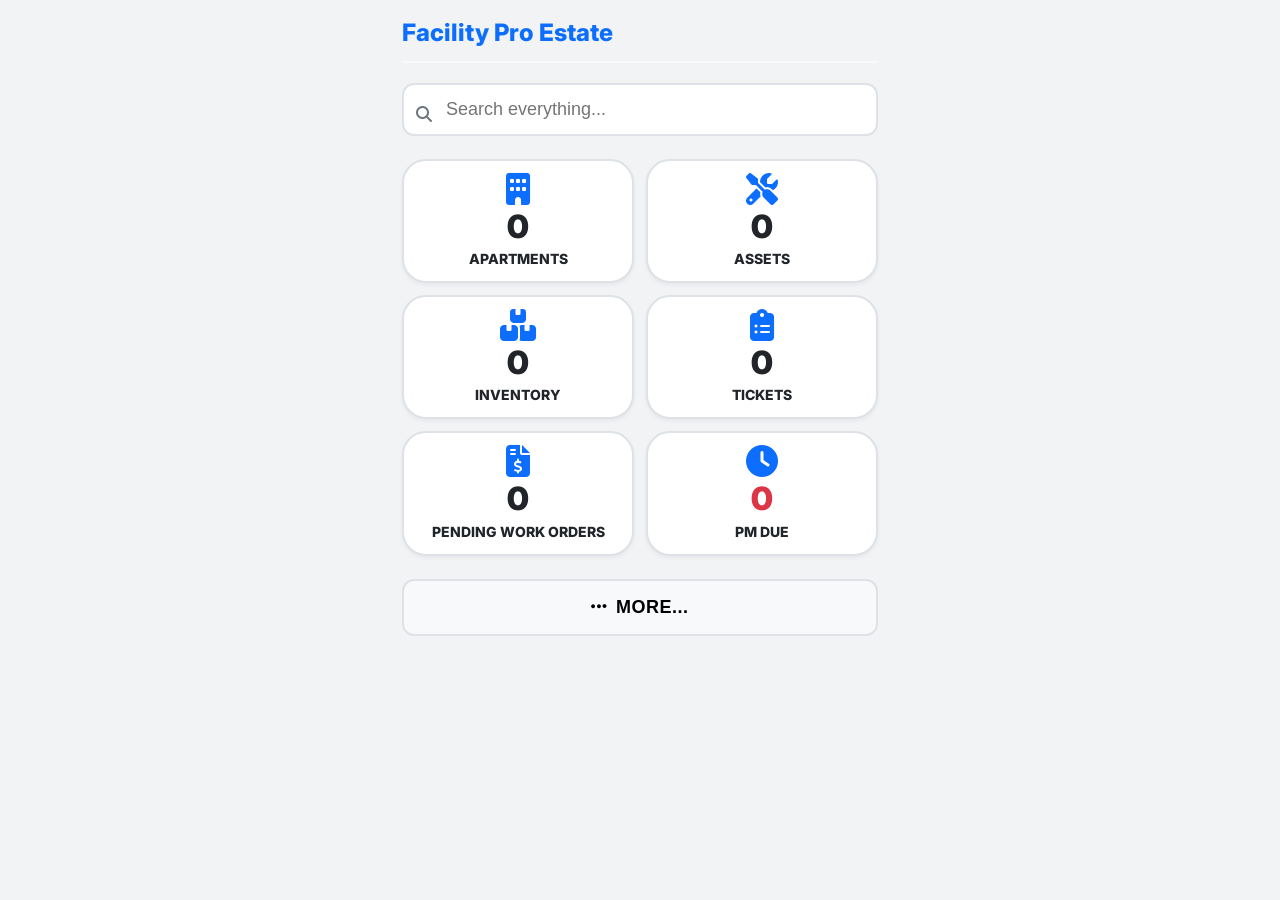
==== commit 1dfcb490: "update" ====
--- a/index.html
+++ b/index.html
@@ -26,7 +26,13 @@
     <script src="https://cdnjs.cloudflare.com/ajax/libs/html2pdf.js/0.10.1/html2pdf.bundle.min.js"></script>
     <script src="https://unpkg.com/pdf-lib@1.17.1/dist/pdf-lib.min.js"></script>
     <link rel="stylesheet" href="styles.css" />
-    <script src="app.js" defer></script>
+    <script src="Core.js" defer></script>
+    <script src="Init.js" defer></script>
+    <script src="Records.js" defer></script>
+    <script src="Modals-core.js" defer></script>
+    <script src="Modals-forms.js" defer></script>
+    <script src="pdf.js" defer></script>
+    <script src="Reports.js" defer></script>
     <base target="_blank" />
   </head>
   <body>
@@ -98,6 +104,21 @@
             <h2 id="app-header-title" class="app-title">Facility Pro</h2>
           </div>
 
+          <div class="search-box">
+            <i class="fas fa-search search-icon"></i>
+            <input
+              type="text"
+              id="global-search-input"
+              placeholder="Search everything..."
+              oninput="performGlobalSearch(this.value)"
+            />
+          </div>
+          <div id="global-search-results" style="display:none;"></div>
+          <div id="global-search-empty-state" class="empty-state" style="display:none;">
+            <i class="fas fa-search"></i>
+            <p>No matches found.</p>
+          </div>
+
           <div
             id="pms-alert-banner"
             class="alert-banner"
@@ -167,7 +188,7 @@
             </div>
             <div
               class="nav-card"
-              onclick="showPage('assets')"
+              onclick="showOverdueAssets()"
               role="button"
               tabindex="0"
               aria-label="PM Due"
@@ -869,12 +890,49 @@
               onchange="handleReportLayoutSwitch()"
             ></select>
             <div id="rep-dynamic-parameters-frame"></div>
+            <div
+              style="
+                display: grid;
+                grid-template-columns: 1fr auto auto;
+                gap: 8px;
+                align-items: end;
+                margin-top: 12px;
+              "
+            >
+              <div>
+                <label>REPORT PRESETS</label>
+                <select id="rep-preset-selector" onchange="loadSelectedReportPreset()">
+                  <option value="">-- Saved Presets --</option>
+                </select>
+              </div>
+              <button
+                class="action-btn"
+                style="background: var(--text); font-size: 12px; padding: 12px"
+                onclick="saveCurrentReportPreset()"
+              >
+                <i class="fas fa-save"></i>
+              </button>
+              <button
+                class="action-btn"
+                style="background: var(--danger); font-size: 12px; padding: 12px"
+                onclick="deleteSelectedReportPreset()"
+              >
+                <i class="fas fa-trash"></i>
+              </button>
+            </div>
             <button
               class="action-btn"
               style="background: var(--primary); margin-top: 15px"
               onclick="compileReportPreview()"
             >
               <i class="fas fa-eye"></i> Generate Preview
+            </button>
+            <button
+              class="action-btn"
+              style="background: var(--success); margin-top: 10px"
+              onclick="generateMonthlyReportPack()"
+            >
+              <i class="fas fa-layer-group"></i> Generate Monthly Report Pack
             </button>
           </div>
 
@@ -906,7 +964,7 @@
             <div
               style="
                 display: grid;
-                grid-template-columns: 1fr 1fr;
+                grid-template-columns: 1fr 1fr 1fr;
                 gap: 10px;
                 margin-top: 15px;
               "
@@ -928,6 +986,13 @@
                 onclick="printCurrentReport()"
               >
                 <i class="fas fa-print"></i> Print
+              </button>
+              <button
+                class="action-btn"
+                style="background: var(--primary); font-size: 14px; padding: 13px"
+                onclick="downloadCurrentReportCSV()"
+              >
+                <i class="fas fa-file-csv"></i> CSV
               </button>
             </div>
           </div>
@@ -977,6 +1042,18 @@
             <label>COMPANY LOGO URL</label>
             <input type="text" id="cfg-logo-url" placeholder="Loading..." />
 
+            <label>MAIN GOOGLE DRIVE FOLDER NAME</label>
+            <input
+              type="text"
+              id="cfg-main-folder"
+              placeholder="e.g. FacilityPro_Attachments"
+            />
+            <p style="font-size: 12px; color: var(--muted); margin-top: 2px">
+              <i class="fas fa-info-circle"></i> All uploaded files will be
+              stored in this Drive folder. File retrieval is restricted to this
+              folder only.
+            </p>
+
             <button
               class="action-btn"
               style="background: var(--success); margin-top: 15px"
@@ -984,6 +1061,14 @@
             >
               <i class="fas fa-save"></i> Save Settings
             </button>
+            <button
+              class="action-btn"
+              style="background: var(--text); margin-top: 10px"
+              onclick="renderDiagnosticsPanel()"
+            >
+              <i class="fas fa-stethoscope"></i> Run Diagnostics
+            </button>
+            <div id="diagnostics-panel" style="margin-top: 12px"></div>
           </div>
         </div>
       </main>
--- a/styles.css
+++ b/styles.css
@@ -1,45 +1,53 @@
 :root {
-  --bg: #F1F3F5;
-  --card: #FFFFFF;
-  --card-light: #F8F9FA;
-  --border: #DEE2E6;
+  --bg: #f1f3f5;
+  --card: #ffffff;
+  --card-light: #f8f9fa;
+  --border: #dee2e6;
   --text: #212529;
-  --muted: #6C757D;
-  --primary: #0D6EFD;
+  --muted: #6c757d;
+  --primary: #0d6efd;
   --success: #198754;
-  --danger: #DC3545;
-  --warning: #FFC107;
+  --danger: #dc3545;
+  --warning: #ffc107;
   --focus-ring: 0 0 0 3px rgba(13, 110, 253, 0.25);
 }
 
-* { 
-  margin: 0; 
-  padding: 0; 
-  box-sizing: border-box; 
-  -webkit-tap-highlight-color: transparent; 
+* {
+  margin: 0;
+  padding: 0;
+  box-sizing: border-box;
+  -webkit-tap-highlight-color: transparent;
 }
 
 html {
   scroll-behavior: smooth;
 }
 
-body { 
-  font-family: 'Inter', -apple-system, BlinkMacSystemFont, 'Segoe UI', Roboto, sans-serif; 
-  background: var(--bg); 
-  color: var(--text); 
-  width: 100%; 
-  overflow-x: hidden; 
+body {
+  font-family:
+    "Inter",
+    -apple-system,
+    BlinkMacSystemFont,
+    "Segoe UI",
+    Roboto,
+    sans-serif;
+  background: var(--bg);
+  color: var(--text);
+  width: 100%;
+  overflow-x: hidden;
   line-height: 1.5;
-  overscroll-behavior-y: none; 
-  -webkit-user-select: none; 
-  user-select: none; 
+  overscroll-behavior-y: none;
+  -webkit-user-select: none;
+  user-select: none;
   padding-top: env(safe-area-inset-top);
   padding-bottom: env(safe-area-inset-bottom);
   padding-left: env(safe-area-inset-left);
   padding-right: env(safe-area-inset-right);
 }
 
-input, textarea, select {
+input,
+textarea,
+select {
   -webkit-user-select: auto;
   user-select: auto;
 }
@@ -55,195 +63,210 @@
   border-radius: 4px;
 }
 
-.main { 
-  width: 100%; 
-  max-width: 500px; 
-  margin: 0 auto; 
-  padding: 15px 12px 100px 12px; 
-  min-height: 100vh; 
+.main {
+  width: 100%;
+  max-width: 500px;
+  margin: 0 auto;
+  padding: 15px 12px 100px 12px;
+  min-height: 100vh;
 }
 
 /* Dashboard Header */
 .dashboard-header {
-  display: flex; 
-  align-items: center; 
-  gap: 12px; 
-  margin-bottom: 20px; 
-  padding-bottom: 10px; 
+  display: flex;
+  align-items: center;
+  gap: 12px;
+  margin-bottom: 20px;
+  padding-bottom: 10px;
   border-bottom: 2px solid var(--card-light);
 }
 
 .app-logo {
-  height: 45px; 
-  max-width: 130px; 
+  height: 45px;
+  max-width: 130px;
   object-fit: contain;
 }
 
 .app-title {
-  color: var(--primary); 
-  font-weight: 800; 
+  color: var(--primary);
+  font-weight: 800;
   margin: 0;
   font-size: 1.5rem;
 }
 
 /* Navigation Grid */
-.nav-grid { 
-  display: grid; 
-  grid-template-columns: repeat(2, 1fr); 
-  grid-auto-rows: 1fr; 
-  gap: 12px; 
-  margin-bottom: 15px; 
+.nav-grid {
+  display: grid;
+  grid-template-columns: repeat(2, 1fr);
+  grid-auto-rows: 1fr;
+  gap: 12px;
+  margin-bottom: 15px;
 }
 
 .nav-card {
-  background: var(--card); 
-  border: 2px solid var(--border); 
-  border-radius: 24px; 
+  background: var(--card);
+  border: 2px solid var(--border);
+  border-radius: 24px;
   padding: 12px;
-  text-align: center; 
-  display: flex; 
+  text-align: center;
+  display: flex;
   flex-direction: column;
-  justify-content: center; 
-  align-items: center; 
-  cursor: pointer; 
-  box-shadow: 0 2px 4px rgba(0,0,0,0.05);
-  height: 100%; 
+  justify-content: center;
+  align-items: center;
+  cursor: pointer;
+  box-shadow: 0 2px 4px rgba(0, 0, 0, 0.05);
+  height: 100%;
   min-height: 110px;
-  transition: transform 0.15s ease, box-shadow 0.15s ease, background 0.15s ease;
-}
-.nav-card:hover { 
-  box-shadow: 0 4px 12px rgba(0,0,0,0.1); 
-}
-.nav-card:active { 
-  background: var(--card-light); 
-  transform: scale(0.96); 
-}
-.nav-card i { 
-  font-size: 32px; 
-  color: var(--primary); 
-  margin-bottom: 4px; 
-}
-.nav-card .count { 
-  font-size: 32px; 
-  font-weight: 900; 
-  color: var(--text); 
-  line-height: 1.1; 
-}
-.nav-card small { 
-  font-size: 14px; 
-  text-transform: uppercase; 
-  color: var(--text); 
-  font-weight: 800; 
-  margin-top: 4px; 
+  transition:
+    transform 0.15s ease,
+    box-shadow 0.15s ease,
+    background 0.15s ease;
+}
+.nav-card:hover {
+  box-shadow: 0 4px 12px rgba(0, 0, 0, 0.1);
+}
+.nav-card:active {
+  background: var(--card-light);
+  transform: scale(0.96);
+}
+.nav-card i {
+  font-size: 32px;
+  color: var(--primary);
+  margin-bottom: 4px;
+}
+.nav-card .count {
+  font-size: 32px;
+  font-weight: 900;
+  color: var(--text);
+  line-height: 1.1;
+}
+.nav-card small {
+  font-size: 14px;
+  text-transform: uppercase;
+  color: var(--text);
+  font-weight: 800;
+  margin-top: 4px;
 }
 
 .nav-card-small {
-  background: var(--card); 
-  border: 2px solid var(--border); 
-  border-radius: 16px; 
-  padding: 12px; 
-  text-align: center; 
-  display: flex; 
+  background: var(--card);
+  border: 2px solid var(--border);
+  border-radius: 16px;
+  padding: 12px;
+  text-align: center;
+  display: flex;
   flex-direction: column;
-  justify-content: center; 
-  align-items: center; 
-  cursor: pointer; 
-  box-shadow: 0 2px 4px rgba(0,0,0,0.05); 
+  justify-content: center;
+  align-items: center;
+  cursor: pointer;
+  box-shadow: 0 2px 4px rgba(0, 0, 0, 0.05);
   height: 100%;
   min-height: 58px;
-  transition: transform 0.15s ease, box-shadow 0.15s ease;
+  transition:
+    transform 0.15s ease,
+    box-shadow 0.15s ease;
 }
 .nav-card-small:hover {
-  box-shadow: 0 4px 8px rgba(0,0,0,0.08);
-}
-.nav-card-small:active { 
-  background: var(--card-light); 
-  transform: scale(0.96); 
-}
-.nav-card-small i { 
-  font-size: 24px; 
-  color: var(--primary); 
-  margin-bottom: 4px; 
-} 
-.nav-card-small small { 
-  font-size: 13px; 
-  text-transform: uppercase; 
-  color: var(--text); 
-  font-weight: 800; 
+  box-shadow: 0 4px 8px rgba(0, 0, 0, 0.08);
+}
+.nav-card-small:active {
+  background: var(--card-light);
+  transform: scale(0.96);
+}
+.nav-card-small i {
+  font-size: 24px;
+  color: var(--primary);
+  margin-bottom: 4px;
+}
+.nav-card-small small {
+  font-size: 13px;
+  text-transform: uppercase;
+  color: var(--text);
+  font-weight: 800;
 }
 
 /* Alert Banner */
 .alert-banner {
-  background: #FFF3CD; 
-  border: 2px solid #FFEBAA; 
-  color: #856404; 
+  background: #fff3cd;
+  border: 2px solid #ffebaa;
+  color: #856404;
   padding: 14px;
-  border-radius: 16px; 
-  margin-bottom: 15px; 
-  font-weight: 700; 
+  border-radius: 16px;
+  margin-bottom: 15px;
+  font-weight: 700;
   font-size: 15px;
-  display: none; 
-  align-items: center; 
-  gap: 10px; 
+  display: none;
+  align-items: center;
+  gap: 10px;
   cursor: pointer;
   animation: slideDown 0.3s ease;
 }
 
 @keyframes slideDown {
-  from { opacity: 0; transform: translateY(-10px); }
-  to { opacity: 1; transform: translateY(0); }
+  from {
+    opacity: 0;
+    transform: translateY(-10px);
+  }
+  to {
+    opacity: 1;
+    transform: translateY(0);
+  }
 }
 
 /* Page Header */
-.page-header { 
-  display: flex; 
-  align-items: center; 
-  justify-content: space-between; 
-  margin-bottom: 20px; 
-  padding-bottom: 12px; 
-  border-bottom: 3px solid var(--text); 
-}
-.header-group { 
-  display: flex; 
-  align-items: center; 
-  gap: 10px; 
-}
-.home-btn { 
-  background: var(--text); 
-  border: none; 
-  color: white; 
-  width: 44px; 
-  height: 44px; 
-  border-radius: 12px; 
-  display: flex; 
-  align-items: center; 
-  justify-content: center; 
-  cursor: pointer; 
-  transition: transform 0.1s ease, opacity 0.15s ease;
+.page-header {
+  display: flex;
+  align-items: center;
+  justify-content: space-between;
+  margin-bottom: 20px;
+  padding-bottom: 12px;
+  border-bottom: 3px solid var(--text);
+}
+.header-group {
+  display: flex;
+  align-items: center;
+  gap: 10px;
+}
+.home-btn {
+  background: var(--text);
+  border: none;
+  color: white;
+  width: 44px;
+  height: 44px;
+  border-radius: 12px;
+  display: flex;
+  align-items: center;
+  justify-content: center;
+  cursor: pointer;
+  transition:
+    transform 0.1s ease,
+    opacity 0.15s ease;
 }
 .home-btn:active {
   transform: scale(0.92);
   opacity: 0.8;
 }
-h2 { 
-  font-size: 22px; 
-  font-weight: 800; 
-  color: var(--text); 
+h2 {
+  font-size: 22px;
+  font-weight: 800;
+  color: var(--text);
 }
 
 /* Cards */
-.card { 
-  background: var(--bg); 
-  border-radius: 16px; 
-  padding: 16px; 
-  border: 2px solid var(--border); 
-  margin-bottom: 12px; 
-  box-shadow: 0 2px 4px rgba(0,0,0,0.05);
-  transition: transform 0.1s ease, box-shadow 0.15s ease;
+.card {
+  background: var(--bg);
+  border-radius: 16px;
+  padding: 16px;
+  border: 2px solid var(--border);
+  margin-bottom: 12px;
+  box-shadow: 0 2px 4px rgba(0, 0, 0, 0.05);
+  transition:
+    transform 0.1s ease,
+    box-shadow 0.15s ease;
   cursor: pointer;
 }
 .card:hover {
-  box-shadow: 0 4px 8px rgba(0,0,0,0.08);
+  box-shadow: 0 4px 8px rgba(0, 0, 0, 0.08);
 }
 .card:active {
   transform: scale(0.99);
@@ -262,11 +285,13 @@
   background: var(--card);
   font-size: 16px;
   font-weight: 500;
-  transition: border-color 0.2s ease, box-shadow 0.2s ease;
+  transition:
+    border-color 0.2s ease,
+    box-shadow 0.2s ease;
 }
 .search-box input:focus {
   border-color: var(--primary);
-  box-shadow: 0 0 0 3px rgba(13,110,253,0.15);
+  box-shadow: 0 0 0 3px rgba(13, 110, 253, 0.15);
 }
 .search-icon {
   position: absolute;
@@ -296,57 +321,74 @@
 }
 
 @keyframes fadeIn {
-  from { opacity: 0; transform: translateY(10px); }
-  to { opacity: 1; transform: translateY(0); }
+  from {
+    opacity: 0;
+    transform: translateY(10px);
+  }
+  to {
+    opacity: 1;
+    transform: translateY(0);
+  }
 }
 
 /* Form Elements */
-label { 
-  display: block; 
-  font-weight: 800; 
-  font-size: 15px; 
-  color: var(--text); 
-  margin-bottom: 4px; 
-  margin-top: 10px; 
-}
-
-input, select, textarea { 
-  width: 100%; 
-  padding: 14px; 
-  margin-bottom: 8px; 
-  border-radius: 10px; 
-  border: 2px solid var(--text); 
-  background: white; 
-  color: black; 
-  font-size: 18px !important; 
+label {
+  display: block;
+  font-weight: 800;
+  font-size: 15px;
+  color: var(--text);
+  margin-bottom: 4px;
+  margin-top: 10px;
+}
+
+input,
+select,
+textarea {
+  width: 100%;
+  padding: 14px;
+  margin-bottom: 8px;
+  border-radius: 10px;
+  border: 2px solid var(--text);
+  background: white;
+  color: black;
+  font-size: 18px !important;
   font-weight: 500;
-  transition: border-color 0.2s ease, box-shadow 0.2s ease;
-}
-input:focus, select:focus, textarea:focus {
+  transition:
+    border-color 0.2s ease,
+    box-shadow 0.2s ease;
+}
+input:focus,
+select:focus,
+textarea:focus {
   border-color: var(--primary);
-  box-shadow: 0 0 0 3px rgba(13,110,253,0.15);
-}
-input:disabled, select:disabled, textarea:disabled { 
-  background: #e9ecef; 
-  border-color: #adb5bd; 
-  color: #495057; 
-  opacity: 1; 
+  box-shadow: 0 0 0 3px rgba(13, 110, 253, 0.15);
+}
+input:disabled,
+select:disabled,
+textarea:disabled {
+  background: #e9ecef;
+  border-color: #adb5bd;
+  color: #495057;
+  opacity: 1;
 }
 
 /* Buttons */
-.action-btn { 
-  background: var(--text); 
-  color: white; 
-  border: none; 
-  padding: 16px; 
-  border-radius: 12px; 
-  font-weight: 900; 
-  width: 100%; 
-  font-size: 18px; 
-  text-transform: uppercase; 
-  letter-spacing: 0.5px; 
+.action-btn {
+  background: var(--text);
+  color: white;
+  border: none;
+  padding: 16px;
+  border-radius: 12px;
+  font-weight: 900;
+  width: 100%;
+  font-size: 18px;
+  text-transform: uppercase;
+  letter-spacing: 0.5px;
   cursor: pointer;
-  transition: transform 0.1s ease, opacity 0.15s ease, box-shadow 0.15s ease;
+  transition:
+    transform 0.1s ease,
+    opacity 0.15s ease,
+    box-shadow 0.15s ease;
   display: inline-flex;
   align-items: center;
   justify-content: center;
@@ -354,7 +396,7 @@
   min-height: 48px;
 }
 .action-btn:hover {
-  box-shadow: 0 4px 8px rgba(0,0,0,0.15);
+  box-shadow: 0 4px 8px rgba(0, 0, 0, 0.15);
 }
 .action-btn:active {
   transform: scale(0.98);
@@ -372,87 +414,89 @@
 
 /* Icon Upload */
 .icon-upload-label {
-  background: var(--card-light); 
-  border: 2px solid var(--text); 
-  width: 56px; 
+  background: var(--card-light);
+  border: 2px solid var(--text);
+  width: 56px;
   height: 56px;
-  border-radius: 50%; 
-  display: flex; 
-  align-items: center; 
-  justify-content: center;
-  font-size: 22px; 
-  cursor: pointer; 
-  color: var(--text); 
+  border-radius: 50%;
+  display: flex;
+  align-items: center;
+  justify-content: center;
+  font-size: 22px;
+  cursor: pointer;
+  color: var(--text);
   margin: 10px auto;
-  box-shadow: 0 2px 5px rgba(0,0,0,0.15);
-  transition: transform 0.15s ease, background 0.15s ease;
+  box-shadow: 0 2px 5px rgba(0, 0, 0, 0.15);
+  transition:
+    transform 0.15s ease,
+    background 0.15s ease;
 }
 .icon-upload-label:hover {
   background: var(--border);
 }
-.icon-upload-label:active { 
-  background: var(--border); 
+.icon-upload-label:active {
+  background: var(--border);
   transform: scale(0.92);
 }
 
 /* Modal Preview Grid */
 .modal-preview-grid {
-  display: flex; 
-  flex-wrap: wrap; 
-  gap: 12px; 
-  justify-content: center;
-  margin-top: 8px; 
-  background: var(--card); 
+  display: flex;
+  flex-wrap: wrap;
+  gap: 12px;
+  justify-content: center;
+  margin-top: 8px;
+  background: var(--card);
   padding: 12px;
-  border-radius: 10px; 
+  border-radius: 10px;
   border: 1px dashed var(--border);
 }
 
 /* Passport Frame */
 .passport-frame-container {
-  position: relative; 
-  width: 110px; 
-  height: 110px; 
-  margin: 0 auto 12px auto; 
-  border: 3px solid var(--text); 
-  border-radius: 14px; 
-  background: #ffffff; 
-  overflow: hidden; 
-  display: flex; 
-  align-items: center; 
-  justify-content: center;
-  box-shadow: 0 3px 6px rgba(0,0,0,0.1);
+  position: relative;
+  width: 110px;
+  height: 110px;
+  margin: 0 auto 12px auto;
+  border: 3px solid var(--text);
+  border-radius: 14px;
+  background: #ffffff;
+  overflow: hidden;
+  display: flex;
+  align-items: center;
+  justify-content: center;
+  box-shadow: 0 3px 6px rgba(0, 0, 0, 0.1);
 }
 
 /* Modal */
-.modal-overlay { 
-  position: fixed; 
-  inset: 0; 
-  background: rgba(0,0,0,0.6); 
+.modal-overlay {
+  position: fixed;
+  inset: 0;
+  background: rgba(0, 0, 0, 0.6);
   backdrop-filter: blur(4px);
-  display: none; 
-  justify-content: center; 
-  align-items: center; 
-  z-index: 5000; 
-  padding: 15px; 
+  display: none;
+  justify-content: center;
+  align-items: center;
+  z-index: 5000;
+  padding: 15px;
   opacity: 0;
   transition: opacity 0.2s ease;
 }
 .modal-overlay.active {
   opacity: 1;
 }
-.modal { 
-  background: var(--bg); 
-  width: 100%; 
-  max-width: 480px; 
-  padding: 20px; 
-  border-radius: 20px; 
-  border: 3px solid var(--text); 
-  max-height: 90vh; 
-  overflow-y: auto; 
+.modal {
+  background: var(--bg);
+  width: 100%;
+  max-width: 480px;
+  padding: 20px;
+  border-radius: 20px;
+  border: 3px solid var(--text);
+  max-height: 90vh;
+  overflow-y: auto;
   transform: scale(0.95) translateY(10px);
   transition: transform 0.25s cubic-bezier(0.34, 1.56, 0.64, 1);
-  box-shadow: 0 20px 60px rgba(0,0,0,0.3);
+  box-shadow: 0 20px 60px rgba(0, 0, 0, 0.3);
 }
 .modal-overlay.active .modal {
   transform: scale(1) translateY(0);
@@ -475,33 +519,39 @@
   align-items: center;
   justify-content: center;
   border-radius: 50%;
-  transition: background 0.15s ease, color 0.15s ease;
+  transition:
+    background 0.15s ease,
+    color 0.15s ease;
 }
 .modal-close:hover {
   background: var(--card-light);
   color: var(--danger);
 }
 .modal-actions {
-  display: flex; 
-  gap: 10px; 
+  display: flex;
+  gap: 10px;
   margin-top: 20px;
 }
 
 /* Page Views */
-.page-view { 
-  display: none; 
+.page-view {
+  display: none;
   opacity: 0;
   transform: translateX(20px);
-  transition: opacity 0.25s ease, transform 0.25s ease;
-}
-.page-view.active-view { 
-  display: block; 
+  transition:
+    opacity 0.25s ease,
+    transform 0.25s ease;
+}
+.page-view.active-view {
+  display: block;
   opacity: 1;
   transform: translateX(0);
 }
 
 /* Print Container */
-#report-print-container { display: none; }
+#report-print-container {
+  display: none;
+}
 
 /* Toast Notifications */
 #toast-container {
@@ -526,33 +576,54 @@
   border-radius: 12px;
   font-weight: 700;
   font-size: 14px;
-  box-shadow: 0 4px 12px rgba(0,0,0,0.2);
+  box-shadow: 0 4px 12px rgba(0, 0, 0, 0.2);
   display: flex;
   align-items: center;
   gap: 10px;
-  animation: toastIn 0.3s ease, toastOut 0.3s ease 2.7s forwards;
+  animation:
+    toastIn 0.3s ease,
+    toastOut 0.3s ease 2.7s forwards;
   pointer-events: auto;
   max-width: 100%;
   word-break: break-word;
 }
-.toast.success { background: var(--success); }
-.toast.error { background: var(--danger); }
-.toast.warning { background: var(--warning); color: var(--text); }
+.toast.success {
+  background: var(--success);
+}
+.toast.error {
+  background: var(--danger);
+}
+.toast.warning {
+  background: var(--warning);
+  color: var(--text);
+}
 
 @keyframes toastIn {
-  from { opacity: 0; transform: translateY(20px) scale(0.9); }
-  to { opacity: 1; transform: translateY(0) scale(1); }
+  from {
+    opacity: 0;
+    transform: translateY(20px) scale(0.9);
+  }
+  to {
+    opacity: 1;
+    transform: translateY(0) scale(1);
+  }
 }
 @keyframes toastOut {
-  from { opacity: 1; transform: translateY(0) scale(1); }
-  to { opacity: 0; transform: translateY(20px) scale(0.9); }
+  from {
+    opacity: 1;
+    transform: translateY(0) scale(1);
+  }
+  to {
+    opacity: 0;
+    transform: translateY(20px) scale(0.9);
+  }
 }
 
 /* Global Loader */
 .loader-overlay {
   position: fixed;
   inset: 0;
-  background: rgba(255,255,255,0.9);
+  background: rgba(255, 255, 255, 0.9);
   backdrop-filter: blur(2px);
   z-index: 99999;
   display: flex;
@@ -575,19 +646,30 @@
   font-size: 14px;
 }
 @keyframes spin {
-  to { transform: rotate(360deg); }
+  to {
+    transform: rotate(360deg);
+  }
 }
 
 /* Skeleton Loading */
 .skeleton {
-  background: linear-gradient(90deg, var(--card-light) 25%, var(--border) 50%, var(--card-light) 75%);
+  background: linear-gradient(
+    90deg,
+    var(--card-light) 25%,
+    var(--border) 50%,
+    var(--card-light) 75%
+  );
   background-size: 200% 100%;
   animation: skeleton 1.5s infinite;
   border-radius: 8px;
 }
 @keyframes skeleton {
-  0% { background-position: 200% 0; }
-  100% { background-position: -200% 0; }
+  0% {
+    background-position: 200% 0;
+  }
+  100% {
+    background-position: -200% 0;
+  }
 }
 
 /* Responsive Tables */
@@ -605,35 +687,83 @@
 
 /* Print & PDF */
 @media print {
-  .app, .modal-overlay, #sync-status, #toast-container, #global-loader, #pull-indicator { 
-    display: none !important; 
+  .app,
+  .desktop-app,
+  .modal-overlay,
+  #sync-status,
+  #toast-container,
+  #global-loader,
+  #status-bar,
+  #bulk-action-bar,
+  #pull-indicator {
+    display: none !important;
   }
   body {
     background: #ffffff !important;
     margin: 0;
     padding: 0;
   }
-  #report-print-container { 
-    display: block !important; 
-    position: relative !important;
+  #report-print-container {
+    display: block !important;
+    position: static !important;
     left: auto;
     top: auto;
-    width: 100%; 
+    width: 100%;
+    padding: 0;
+    margin: 0;
   }
   #report-print-container * {
     visibility: visible;
-    -webkit-print-color-adjust: exact !important; 
+    -webkit-print-color-adjust: exact !important;
     print-color-adjust: exact !important;
   }
-  @page { 
-    size: A4 portrait; 
-    margin: 15mm; 
+  /* Table page-break handling */
+  #report-print-container table {
+    page-break-inside: auto !important;
+    break-inside: auto !important;
+    border-collapse: collapse;
+    width: 100%;
+  }
+  #report-print-container .report-flow-section {
+    page-break-inside: auto !important;
+    break-inside: auto !important;
+  }
+  #report-print-container thead {
+    display: table-header-group !important;
+  }
+  #report-print-container tbody {
+    display: table-row-group !important;
+  }
+  #report-print-container tr {
+    page-break-inside: avoid !important;
+    break-inside: avoid !important;
+    page-break-after: auto !important;
+    break-after: auto !important;
+  }
+  #report-print-container td,
+  #report-print-container th {
+    page-break-inside: auto !important;
+    break-inside: auto !important;
+    overflow-wrap: anywhere;
+    word-break: break-word;
+  }
+  #report-print-container h1,
+  #report-print-container h2,
+  #report-print-container h3,
+  #report-print-container h4 {
+    page-break-after: avoid !important;
+  }
+  @page {
+    size: A4 portrait;
+    margin: 10mm 10mm 12mm 10mm;
   }
 }
 
 /* Reduced Motion */
 @media (prefers-reduced-motion: reduce) {
-  *, *::before, *::after {
+  *,
+  *::before,
+  *::after {
     animation-duration: 0.01ms !important;
     animation-iteration-count: 1 !important;
     transition-duration: 0.01ms !important;
@@ -654,12 +784,16 @@
     background: var(--bg);
     color: var(--text);
   }
-  input, select, textarea {
+  input,
+  select,
+  textarea {
     background: #343a40;
     color: #f8f9fa;
     border-color: #495057;
   }
-  input:disabled, select:disabled, textarea:disabled {
+  input:disabled,
+  select:disabled,
+  textarea:disabled {
     background: #2c3035;
     color: #adb5bd;
   }
